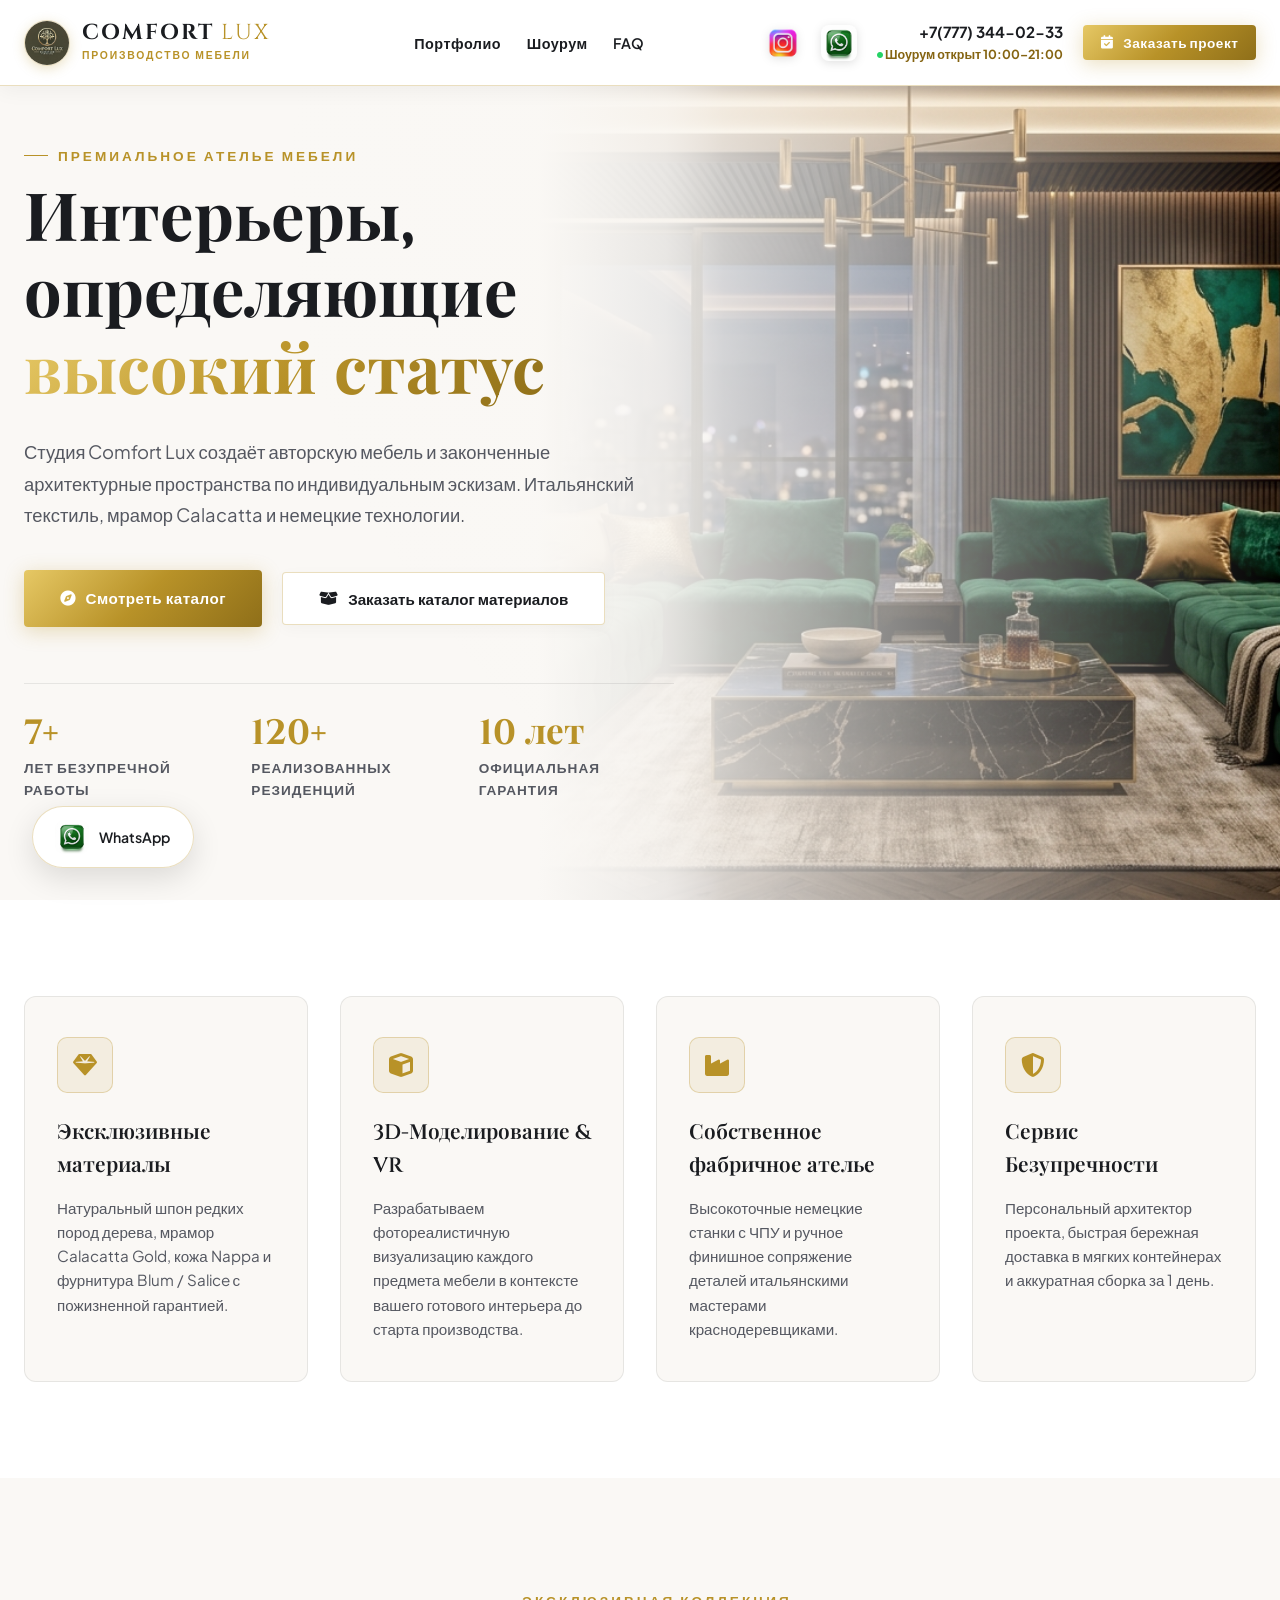
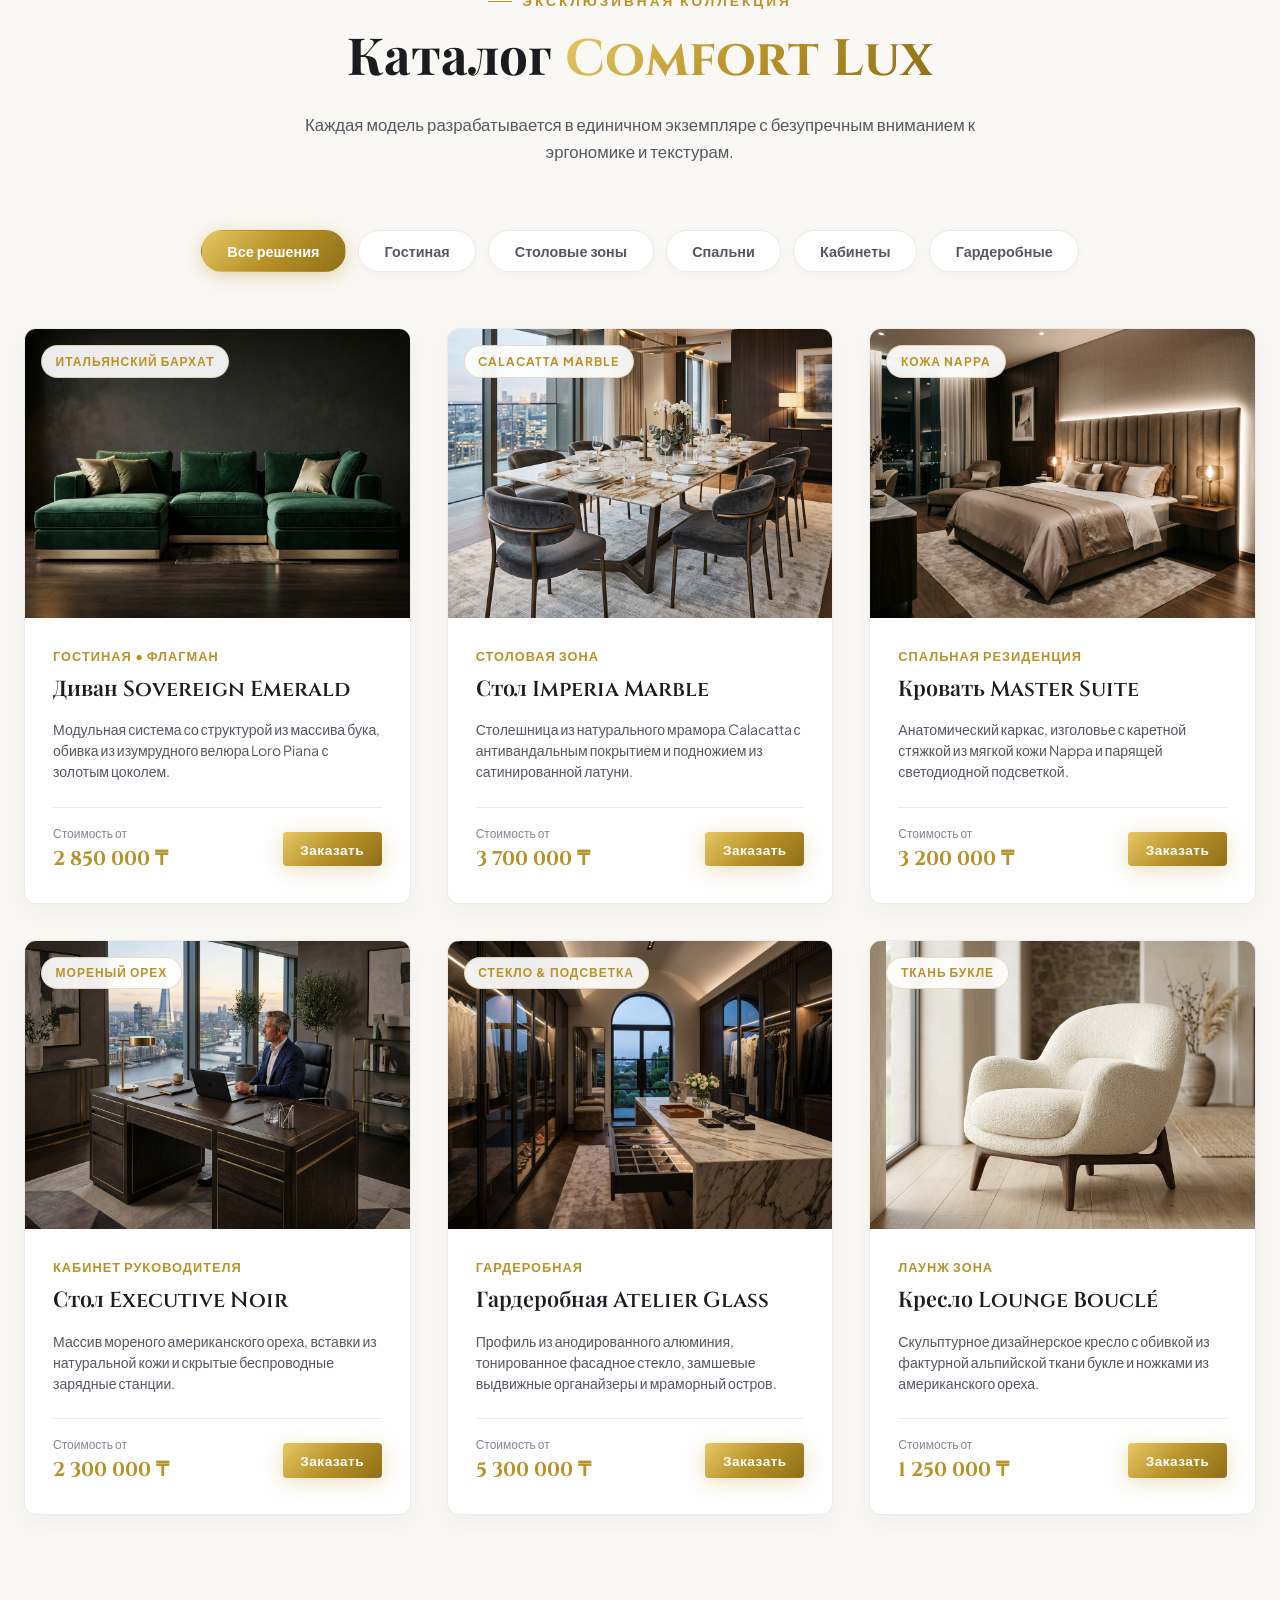
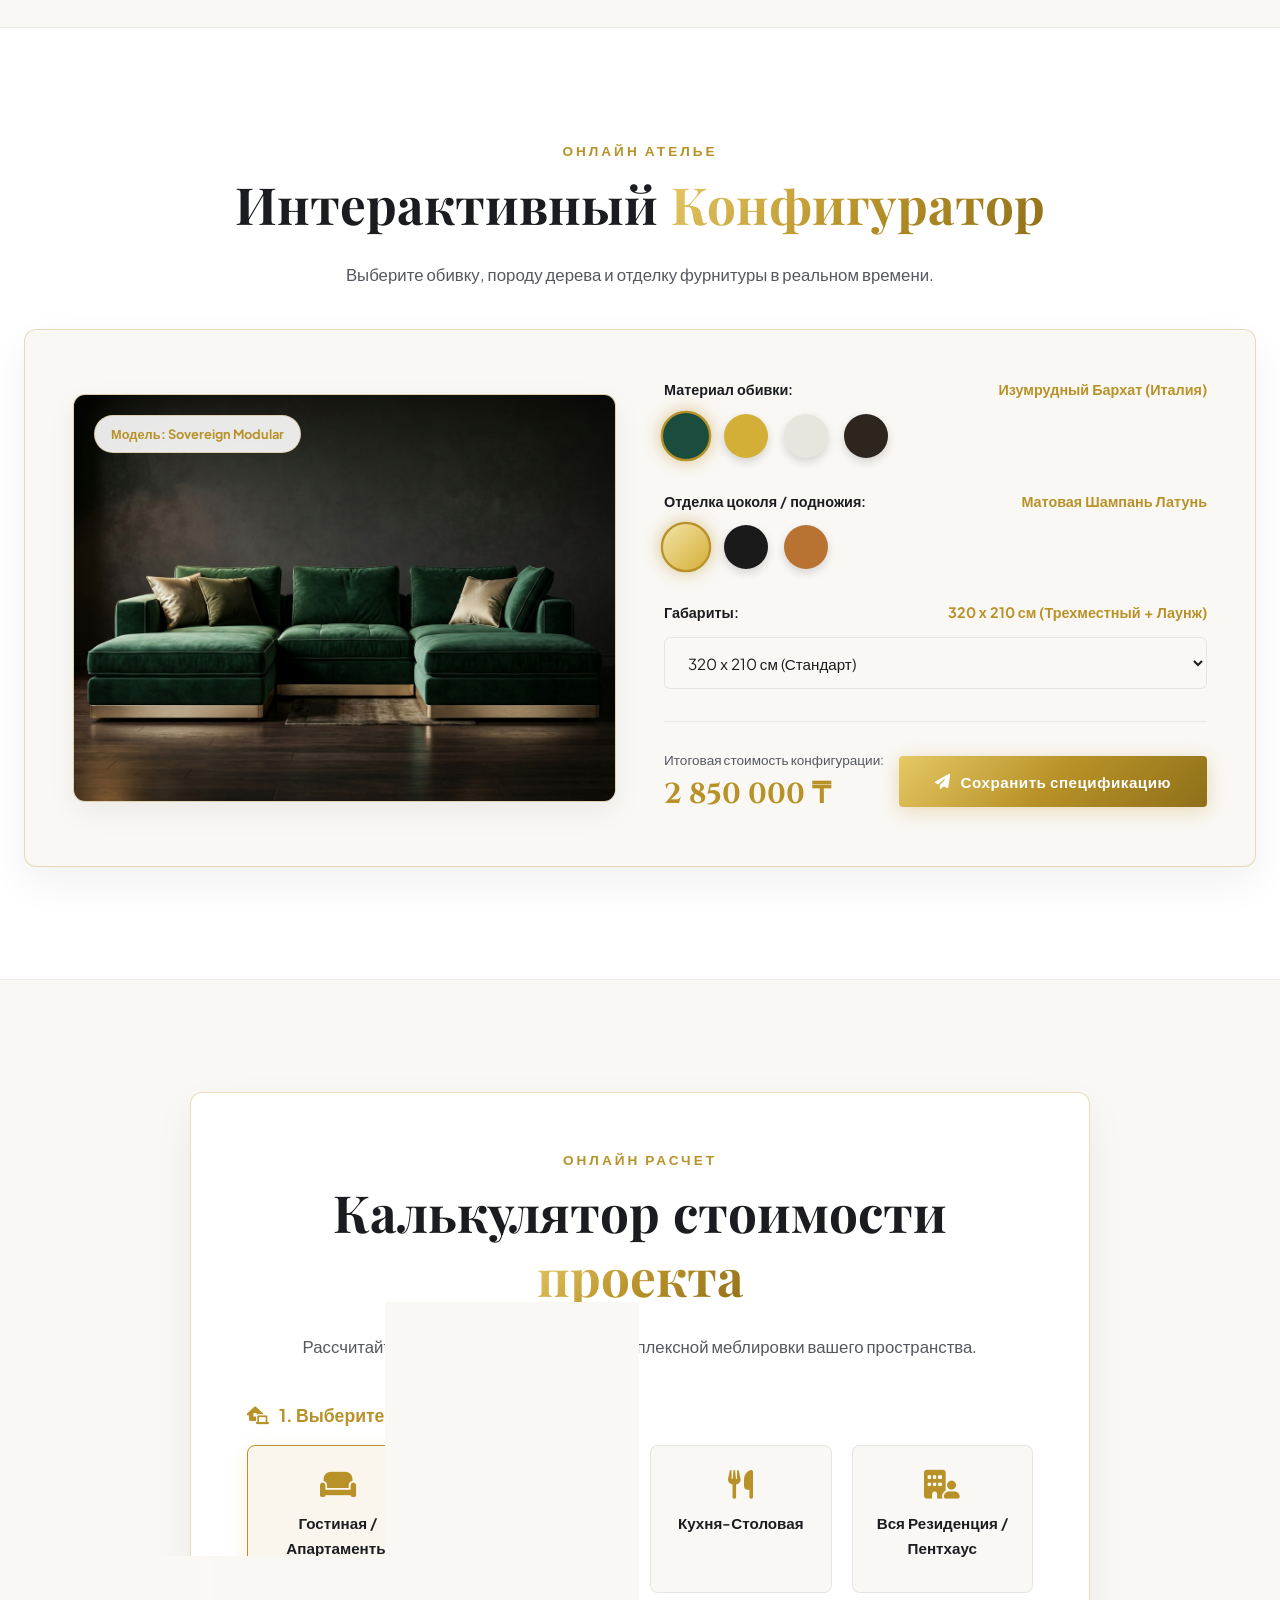
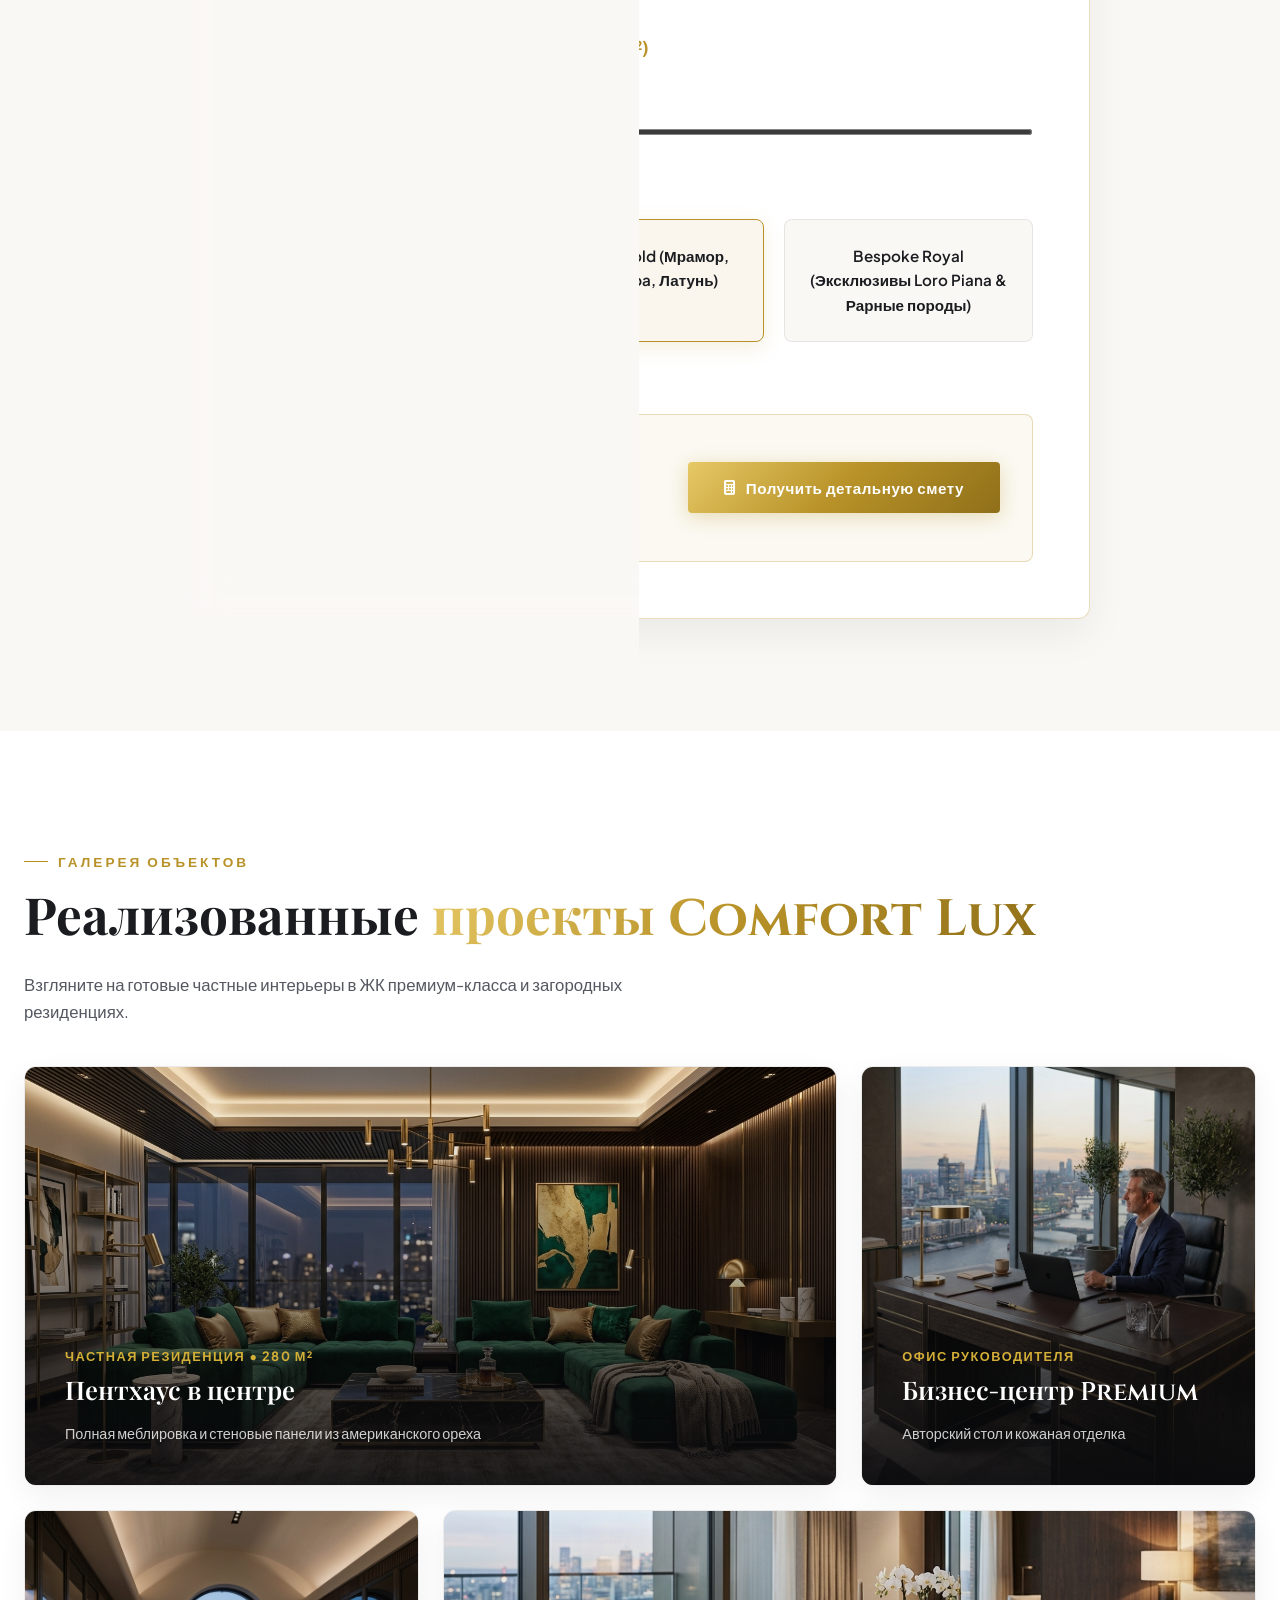
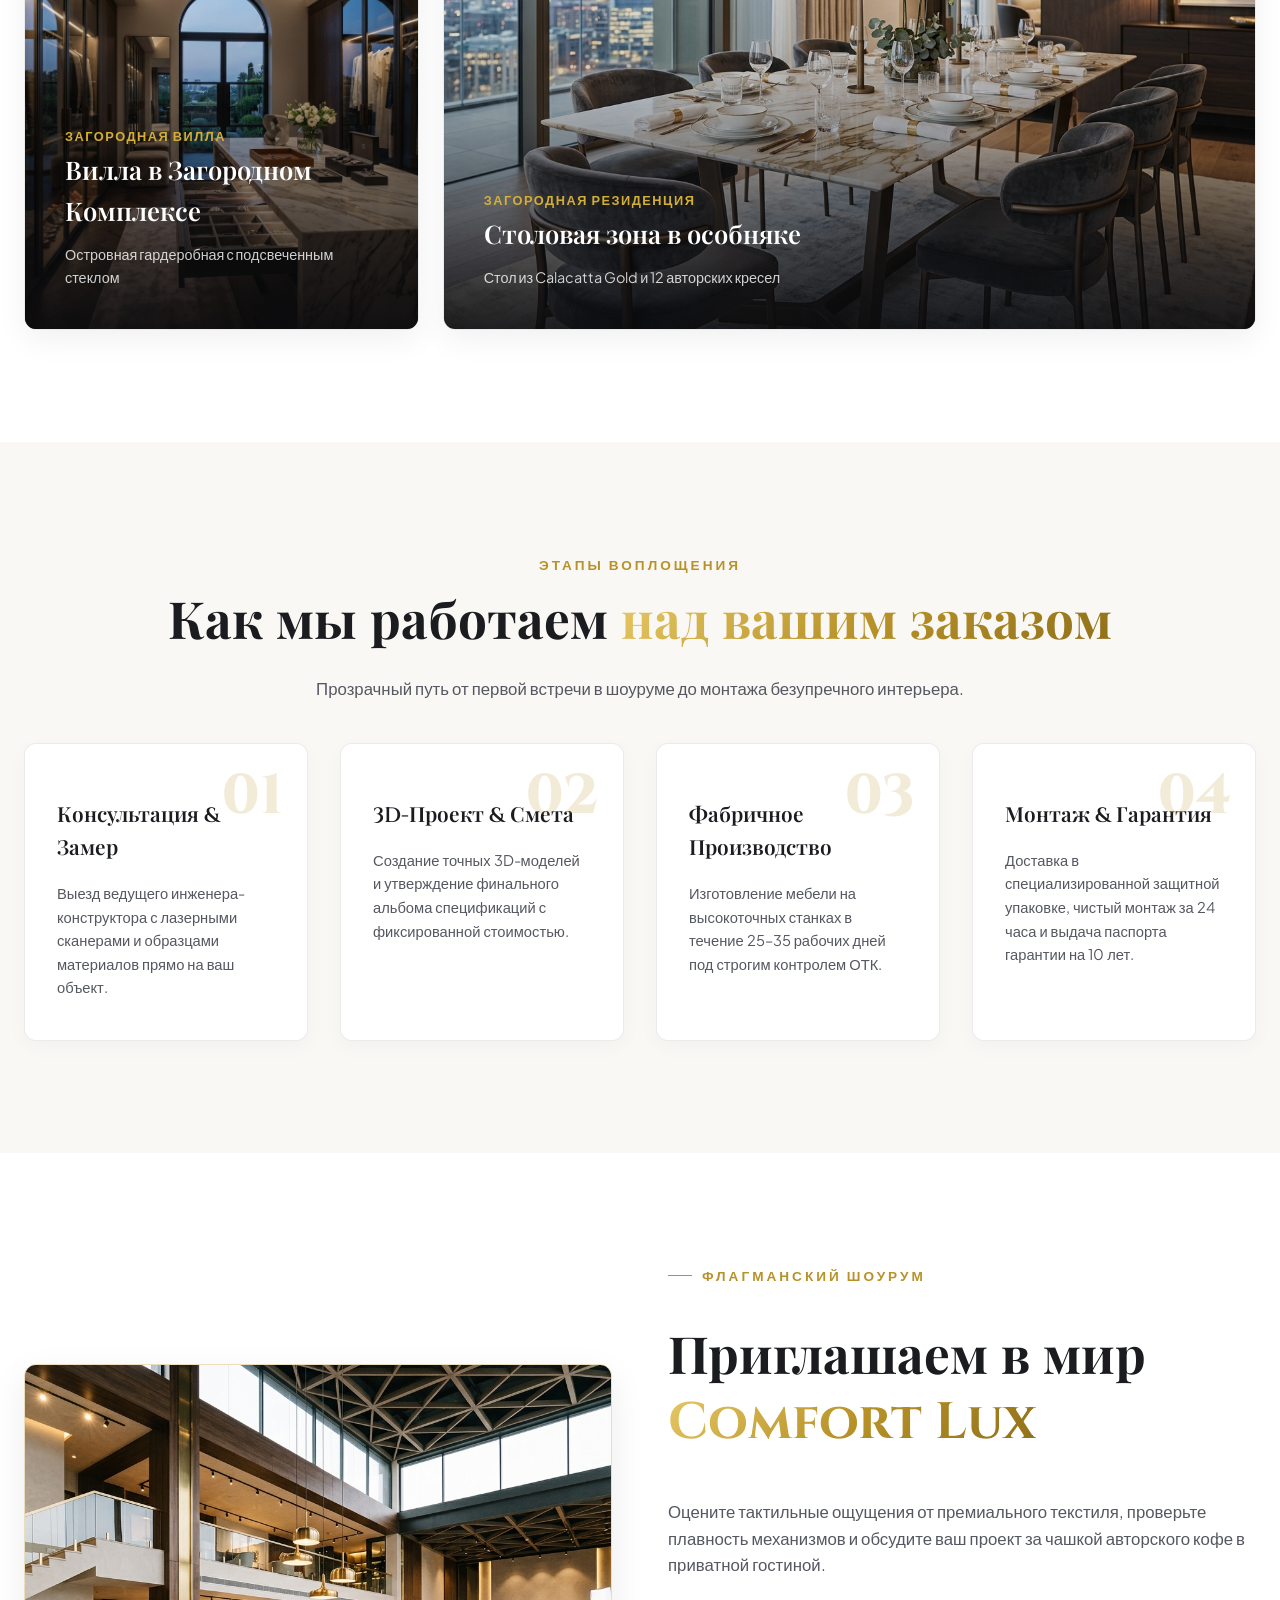
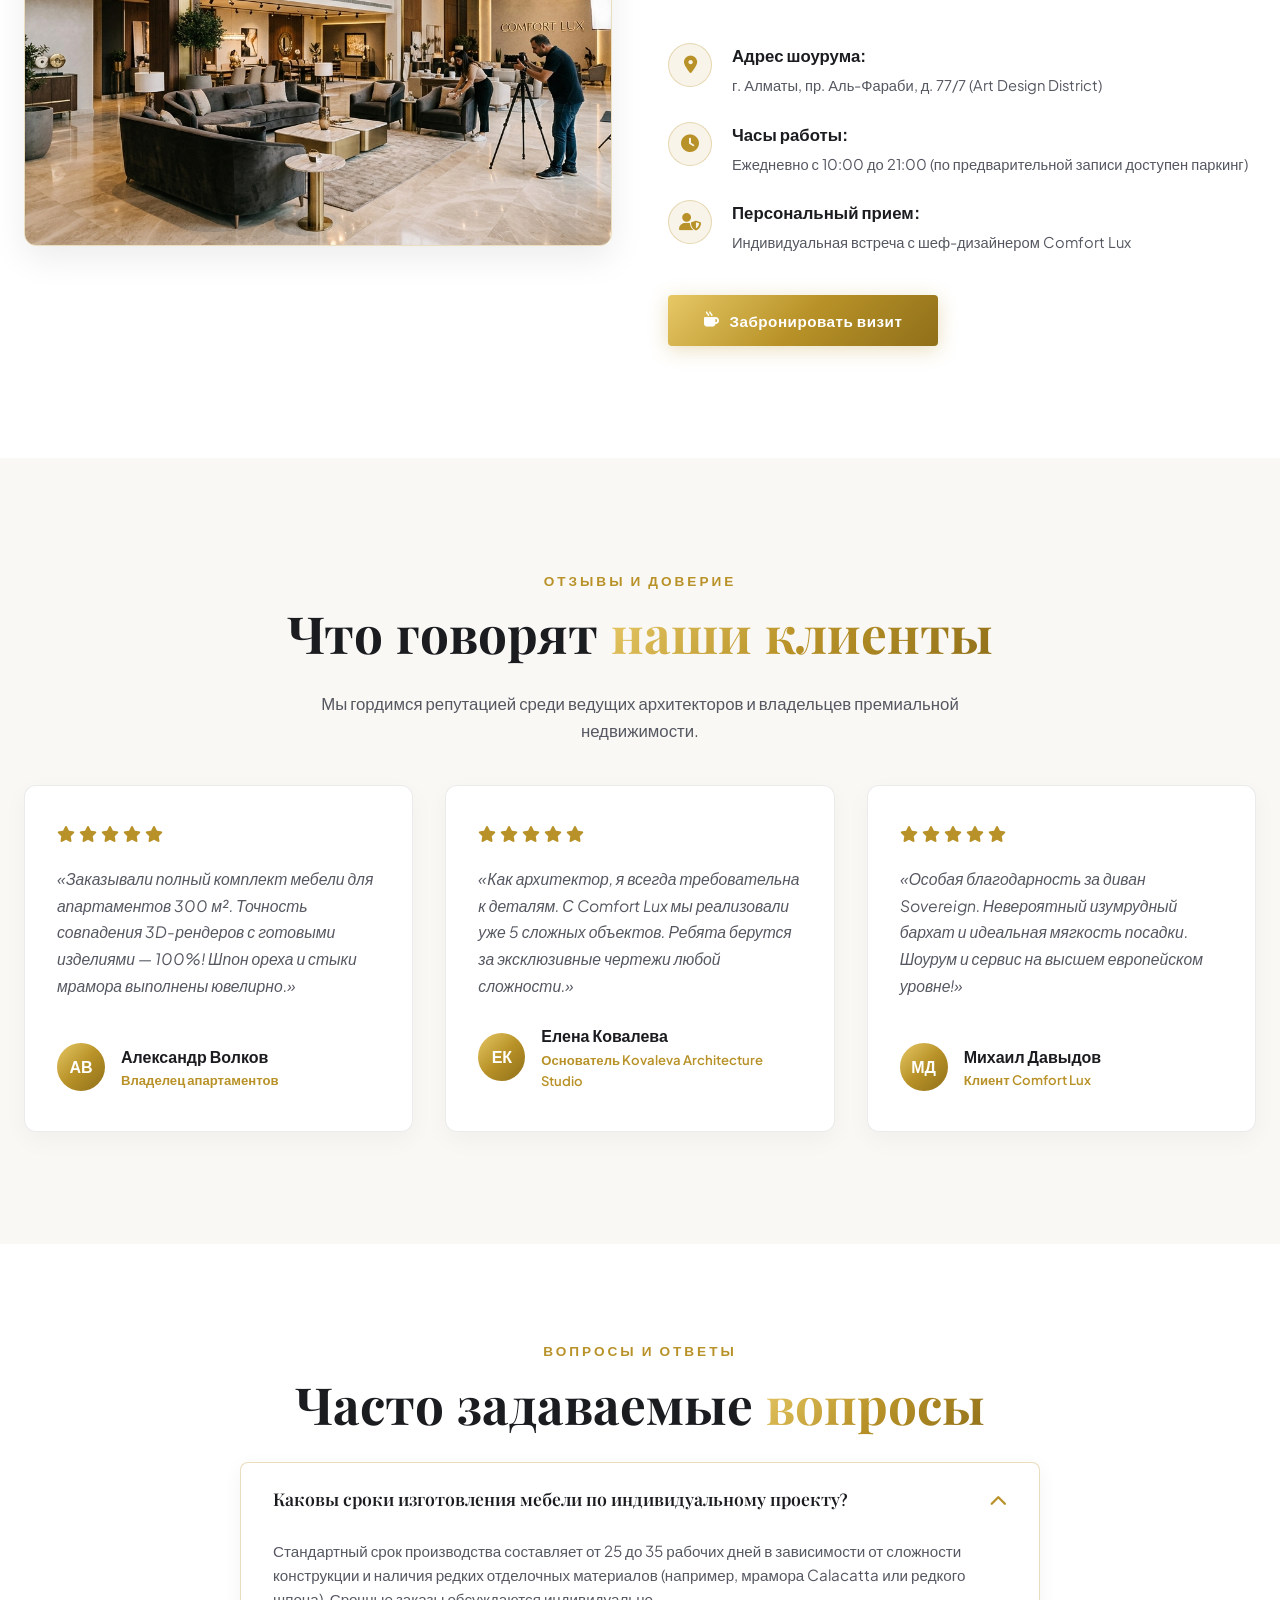
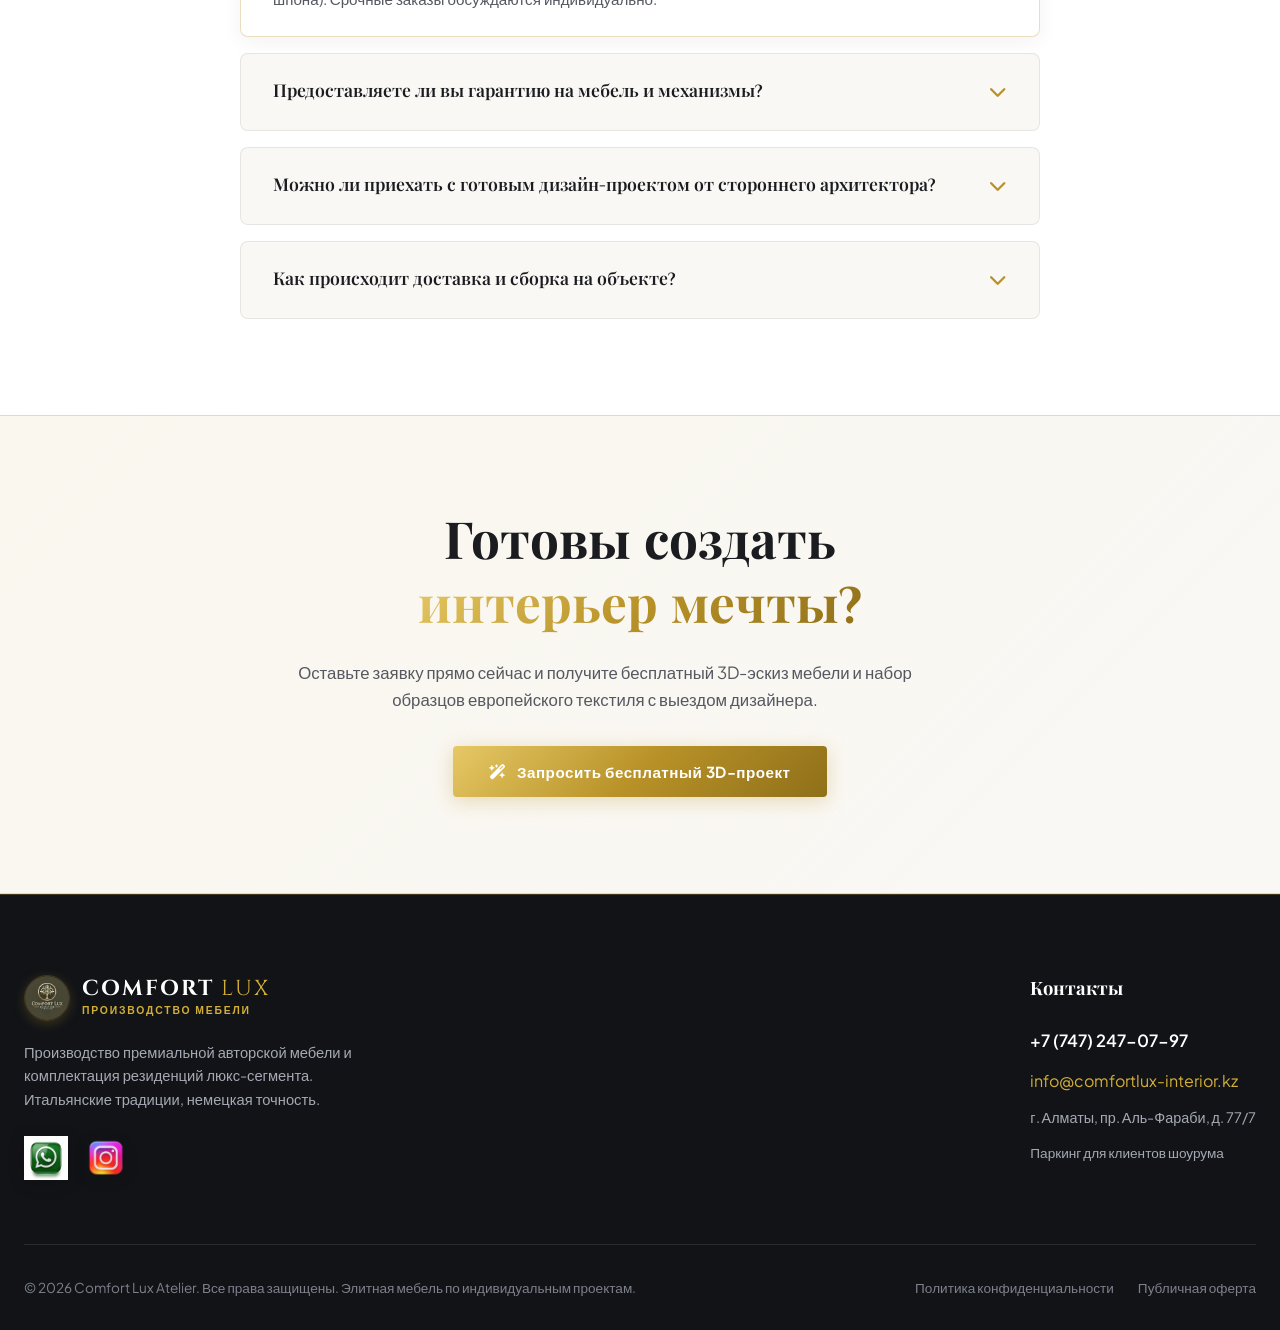
==== index.html @ 8347198c "just langing page" ====
<!DOCTYPE html>
<html lang="ru">
<head>
  <meta charset="UTF-8">
  <meta name="viewport" content="width=device-width, initial-scale=1.0">
  <title>Comfort Lux — Премиальная Мебель &amp; Индивидуальный Дизайн Интерьера</title>
  <meta name="description" content="Comfort Lux — Производство премиальной мебели и авторских интерьерных решений по индивидуальным проектам. Эксклюзивные материалы, итальянская фурнитура и гарантия 10 лет.">
  <meta name="keywords" content="премиальная мебель, Comfort Lux, мебель на заказ, элитная мебель, дизайнерская мебель, интерьер премиум класса">
  
  <!-- FontAwesome Icons & Google Fonts -->
  <link rel="stylesheet" href="https://cdnjs.cloudflare.com/ajax/libs/font-awesome/6.4.0/css/all.min.css">
  <link rel="stylesheet" href="styles.css">
</head>
<body>

  <!-- NAVBAR -->
  <nav class="navbar" id="navbar">
    <div class="container nav-container">
      <a href="#" class="logo" id="main-logo">
        <img src="./assets/logo.jpg" alt="Comfort Lux Furniture Logo" class="logo-img">
        <div class="logo-text-group">
          <div class="logo-text">COMFORT <span>LUX</span></div>
          <div class="logo-subtext">производство мебели</div>
        </div>
      </a>

      <ul class="nav-links" id="nav-links">
        <li><a href="#portfolio" class="nav-link">Портфолио</a></li>
        <li><a href="#showroom" class="nav-link">Шоурум</a></li>
        <li><a href="#faq" class="nav-link">FAQ</a></li>
      </ul>

      <div class="nav-actions">
        <a href="https://www.instagram.com/comfort_lux_furniture/" target="_blank" class="nav-social-img-btn" title="Instagram">
          <img src="./assets/icon_instagram.png" alt="Instagram">
        </a>
        <a href="https://wa.me/77773440233" target="_blank" class="nav-social-img-btn" title="WhatsApp">
          <img src="./assets/icon_whatsapp.png" alt="WhatsApp">
        </a>
        <div class="nav-phone">
          <span class="phone-num">+7(777) 344-02-33</span>
          <span class="phone-sub"><i class="fa-solid fa-circle" style="font-size: 6px; color: #25D366; vertical-align: middle;"></i> Шоурум открыт 10:00–21:00</span>
        </div>
        <button class="btn-primary btn-sm" id="btn-consultation-nav" onclick="openModal('modal-consultation')">
          <i class="fa-solid fa-calendar-check"></i> Заказать проект
        </button>
      </div>

      <div class="hamburger" id="hamburger" onclick="toggleMobileNav()">
        <span></span>
        <span></span>
        <span></span>
      </div>
    </div>
  </nav>

  <!-- MOBILE NAV DRAWER -->
  <div class="mobile-nav" id="mobile-nav">
    <ul class="mobile-nav-links">
      <li><a href="#portfolio" onclick="toggleMobileNav()">Портфолио</a></li>
      <li><a href="#showroom" onclick="toggleMobileNav()">Шоурум</a></li>
      <li><a href="#faq" onclick="toggleMobileNav()">Вопросы и ответы</a></li>
      <li><a href="https://www.instagram.com/comfort_lux_furniture/" target="_blank" style="color: var(--gold-primary);"><img src="./assets/icon_instagram.png" alt="Instagram" style="width: 24px; height: 24px; vertical-align: middle; margin-right: 6px;"> Instagram</a></li>
      <li><a href="https://wa.me/77773440233" target="_blank" style="color: #25D366;"><img src="./assets/icon_whatsapp.png" alt="WhatsApp" style="width: 24px; height: 24px; vertical-align: middle; margin-right: 6px;"> WhatsApp</a></li>
    </ul>
    <button class="btn-primary" onclick="toggleMobileNav(); openModal('modal-consultation');" style="margin-top: auto;">
      <i class="fa-solid fa-phone"></i> Заказать консультацию
    </button>
  </div>

  <!-- HERO SECTION -->
  <section class="hero" id="hero">
    <div class="hero-bg">
      <img src="./assets/hero_living_room.jpg" alt="Comfort Lux Премиальный Интерьер">
    </div>
    <div class="hero-overlay"></div>

    <div class="container">
      <div class="hero-content">
        <div class="section-tag">Премиальное ателье мебели</div>
        <h1 class="hero-title">Интерьеры, определяющие <span class="text-gold">высокий статус</span></h1>
        <p class="hero-subtitle">
          Студия Comfort Lux создаёт авторскую мебель и законченные архитектурные пространства по индивидуальным эскизам. Итальянский текстиль, мрамор Calacatta и немецкие технологии.
        </p>

        <div class="hero-btns">
          <a href="#catalog" class="btn-primary">
            <i class="fa-solid fa-compass"></i> Смотреть каталог
          </a>
          <button class="btn-outline" onclick="openModal('modal-samples')">
            <i class="fa-solid fa-box-open"></i> Заказать каталог материалов
          </button>
        </div>

        <div class="hero-stats">
          <div class="stat-item">
            <div class="stat-number">7+</div>
            <div class="stat-label">Лет безупречной работы</div>
          </div>
          <div class="stat-item">
            <div class="stat-number">120+</div>
            <div class="stat-label">Реализованных резиденций</div>
          </div>
          <div class="stat-item">
            <div class="stat-number">10 лет</div>
            <div class="stat-label">Официальная гарантия</div>
          </div>
        </div>
      </div>
    </div>
  </section>

  <!-- FEATURES / CRAFTSMANSHIP -->
  <section class="features" id="features">
    <div class="container">
      <div class="features-grid">
        <div class="feature-card">
          <div class="feature-icon"><i class="fa-solid fa-gem"></i></div>
          <h3 class="feature-title">Эксклюзивные материалы</h3>
          <p class="feature-desc">Натуральный шпон редких пород дерева, мрамор Calacatta Gold, кожа Nappa и фурнитура Blum / Salice с пожизненной гарантией.</p>
        </div>
        <div class="feature-card">
          <div class="feature-icon"><i class="fa-solid fa-cube"></i></div>
          <h3 class="feature-title">3D-Моделирование &amp; VR</h3>
          <p class="feature-desc">Разрабатываем фотореалистичную визуализацию каждого предмета мебели в контексте вашего готового интерьера до старта производства.</p>
        </div>
        <div class="feature-card">
          <div class="feature-icon"><i class="fa-solid fa-industry"></i></div>
          <h3 class="feature-title">Собственное фабричное ателье</h3>
          <p class="feature-desc">Высокоточные немецкие станки с ЧПУ и ручное финишное сопряжение деталей итальянскими мастерами краснодеревщиками.</p>
        </div>
        <div class="feature-card">
          <div class="feature-icon"><i class="fa-solid fa-shield-halved"></i></div>
          <h3 class="feature-title">Сервис Безупречности</h3>
          <p class="feature-desc">Персональный архитектор проекта, быстрая бережная доставка в мягких контейнерах и аккуратная сборка за 1 день.</p>
        </div>
      </div>
    </div>
  </section>

  <!-- CATALOG & COLLECTIONS -->
  <section class="catalog" id="catalog">
    <div class="container">
      <div class="catalog-header">
        <div class="section-tag">Эксклюзивная коллекция</div>
        <h2 class="section-title">Каталог <span class="text-gold">Comfort Lux</span></h2>
        <p class="section-desc">Каждая модель разрабатывается в единичном экземпляре с безупречным вниманием к эргономике и текстурам.</p>

        <div class="filter-tabs" id="catalog-filters">
          <button class="tab-btn active" data-filter="all">Все решения</button>
          <button class="tab-btn" data-filter="living">Гостиная</button>
          <button class="tab-btn" data-filter="dining">Столовые зоны</button>
          <button class="tab-btn" data-filter="bedroom">Спальни</button>
          <button class="tab-btn" data-filter="office">Кабинеты</button>
          <button class="tab-btn" data-filter="wardrobe">Гардеробные</button>
        </div>
      </div>

      <div class="catalog-grid" id="catalog-grid">
        
        <!-- Product 1 -->
        <div class="product-card" data-category="living">
          <div class="product-img-wrapper">
            <img src="./assets/sofa_emerald.jpg" alt="Модульный диван Sovereign Emerald">
            <span class="product-badge">Итальянский бархат</span>
            <button class="product-quick-btn" onclick="openQuickView('sofa_emerald')" title="Быстрый просмотр">
              <i class="fa-solid fa-eye"></i>
            </button>
          </div>
          <div class="product-content">
            <span class="product-category">Гостиная • Флагман</span>
            <h3 class="product-title">Диван Sovereign Emerald</h3>
            <p class="product-specs">Модульная система со структурой из массива бука, обивка из изумрудного велюра Loro Piana с золотым цоколем.</p>
            <div class="product-footer">
              <div class="product-price">
                <span class="price-label">Стоимость от</span>
                <span class="price-val">2 850 000 ₸</span>
              </div>
              <button class="btn-primary btn-sm" onclick="openModal('modal-consultation', 'Диван Sovereign Emerald')">Заказать</button>
            </div>
          </div>
        </div>

        <!-- Product 2 -->
        <div class="product-card" data-category="dining">
          <div class="product-img-wrapper">
            <img src="./assets/dining_table.jpg" alt="Обеденная группа Imperia Marble">
            <span class="product-badge">Calacatta Marble</span>
            <button class="product-quick-btn" onclick="openQuickView('dining_table')" title="Быстрый просмотр">
              <i class="fa-solid fa-eye"></i>
            </button>
          </div>
          <div class="product-content">
            <span class="product-category">Столовая зона</span>
            <h3 class="product-title">Стол Imperia Marble</h3>
            <p class="product-specs">Столешница из натурального мрамора Calacatta с антивандальным покрытием и подножием из сатинированной латуни.</p>
            <div class="product-footer">
              <div class="product-price">
                <span class="price-label">Стоимость от</span>
                <span class="price-val">3 700 000 ₸</span>
              </div>
              <button class="btn-primary btn-sm" onclick="openModal('modal-consultation', 'Стол Imperia Marble')">Заказать</button>
            </div>
          </div>
        </div>

        <!-- Product 3 -->
        <div class="product-card" data-category="bedroom">
          <div class="product-img-wrapper">
            <img src="./assets/luxury_bed.jpg" alt="Кровать Master Suite Noir">
            <span class="product-badge">Кожа Nappa</span>
            <button class="product-quick-btn" onclick="openQuickView('luxury_bed')" title="Быстрый просмотр">
              <i class="fa-solid fa-eye"></i>
            </button>
          </div>
          <div class="product-content">
            <span class="product-category">Спальная резиденция</span>
            <h3 class="product-title">Кровать Master Suite</h3>
            <p class="product-specs">Анатомический каркас, изголовье с каретной стяжкой из мягкой кожи Nappa и парящей светодиодной подсветкой.</p>
            <div class="product-footer">
              <div class="product-price">
                <span class="price-label">Стоимость от</span>
                <span class="price-val">3 200 000 ₸</span>
              </div>
              <button class="btn-primary btn-sm" onclick="openModal('modal-consultation', 'Кровать Master Suite')">Заказать</button>
            </div>
          </div>
        </div>

        <!-- Product 4 -->
        <div class="product-card" data-category="office">
          <div class="product-img-wrapper">
            <img src="./assets/executive_desk.jpg" alt="Письменный стол Executive Noir">
            <span class="product-badge">Мореный орех</span>
            <button class="product-quick-btn" onclick="openQuickView('executive_desk')" title="Быстрый просмотр">
              <i class="fa-solid fa-eye"></i>
            </button>
          </div>
          <div class="product-content">
            <span class="product-category">Кабинет руководителя</span>
            <h3 class="product-title">Стол Executive Noir</h3>
            <p class="product-specs">Массив мореного американского ореха, вставки из натуральной кожи и скрытые беспроводные зарядные станции.</p>
            <div class="product-footer">
              <div class="product-price">
                <span class="price-label">Стоимость от</span>
                <span class="price-val">2 300 000 ₸</span>
              </div>
              <button class="btn-primary btn-sm" onclick="openModal('modal-consultation', 'Стол Executive Noir')">Заказать</button>
            </div>
          </div>
        </div>

        <!-- Product 5 -->
        <div class="product-card" data-category="wardrobe">
          <div class="product-img-wrapper">
            <img src="./assets/walkin_wardrobe.jpg" alt="Гардеробный комплекс Atelier Glass">
            <span class="product-badge">Стекло &amp; Подсветка</span>
            <button class="product-quick-btn" onclick="openQuickView('walkin_wardrobe')" title="Быстрый просмотр">
              <i class="fa-solid fa-eye"></i>
            </button>
          </div>
          <div class="product-content">
            <span class="product-category">Гардеробная</span>
            <h3 class="product-title">Гардеробная Atelier Glass</h3>
            <p class="product-specs">Профиль из анодированного алюминия, тонированное фасадное стекло, замшевые выдвижные органайзеры и мраморный остров.</p>
            <div class="product-footer">
              <div class="product-price">
                <span class="price-label">Стоимость от</span>
                <span class="price-val">5 300 000 ₸</span>
              </div>
              <button class="btn-primary btn-sm" onclick="openModal('modal-consultation', 'Гардеробная Atelier Glass')">Заказать</button>
            </div>
          </div>
        </div>

        <!-- Product 6 -->
        <div class="product-card" data-category="living">
          <div class="product-img-wrapper">
            <img src="./assets/lounge_chair.jpg" alt="Кресло Lounge Bouclé">
            <span class="product-badge">Ткань Букле</span>
            <button class="product-quick-btn" onclick="openQuickView('lounge_chair')" title="Быстрый просмотр">
              <i class="fa-solid fa-eye"></i>
            </button>
          </div>
          <div class="product-content">
            <span class="product-category">Лаунж зона</span>
            <h3 class="product-title">Кресло Lounge Bouclé</h3>
            <p class="product-specs">Скульптурное дизайнерское кресло с обивкой из фактурной альпийской ткани букле и ножками из американского ореха.</p>
            <div class="product-footer">
              <div class="product-price">
                <span class="price-label">Стоимость от</span>
                <span class="price-val">1 250 000 ₸</span>
              </div>
              <button class="btn-primary btn-sm" onclick="openModal('modal-consultation', 'Кресло Lounge Bouclé')">Заказать</button>
            </div>
          </div>
        </div>

      </div>
    </div>
  </section>

  <!-- INTERACTIVE FURNITURE & MATERIAL CUSTOMIZER -->
  <section class="customizer" id="customizer">
    <div class="container">
      <div class="section-tag" style="text-align: center; display: block;">Онлайн ателье</div>
      <h2 class="section-title" style="text-align: center;">Интерактивный <span class="text-gold">Конфигуратор</span></h2>
      <p class="section-desc" style="text-align: center; margin-left: auto; margin-right: auto;">Выберите обивку, породу дерева и отделку фурнитуры в реальном времени.</p>

      <div class="customizer-box glass-card">
        <div class="customizer-preview">
          <span class="customizer-badge" id="customizer-badge-text">Модель: Sovereign Modular</span>
          <img src="./assets/sofa_emerald.jpg" id="customizer-image" alt="Конфигуратор мебели Comfort Lux">
        </div>

        <div class="customizer-controls">
          
          <!-- Option 1: Material -->
          <div class="custom-option-group">
            <div class="option-label">Материал обивки: <span id="sel-material-name">Изумрудный Бархат (Италия)</span></div>
            <div class="swatch-picker">
              <div class="swatch active" style="background: #1B4D3E;" data-name="Изумрудный Бархат" data-img="./assets/sofa_emerald.jpg" data-price-add="0" onclick="updateCustomizerMaterial(this)"></div>
              <div class="swatch" style="background: #D4AF37;" data-name="Золотой Велюр" data-img="./assets/hero_living_room.jpg" data-price-add="210000" onclick="updateCustomizerMaterial(this)"></div>
              <div class="swatch" style="background: #E8E5DF;" data-name="Альпийское Букле" data-img="./assets/lounge_chair.jpg" data-price-add="120000" onclick="updateCustomizerMaterial(this)"></div>
              <div class="swatch" style="background: #2D251E;" data-name="Кожа Nappa Cognac" data-img="./assets/luxury_bed.jpg" data-price-add="390000" onclick="updateCustomizerMaterial(this)"></div>
            </div>
          </div>

          <!-- Option 2: Finish -->
          <div class="custom-option-group">
            <div class="option-label">Отделка цоколя / подножия: <span id="sel-finish-name">Матовая Шампань Латунь</span></div>
            <div class="swatch-picker">
              <div class="swatch active" style="background: linear-gradient(135deg, #F3E3A6, #D4AF37);" data-finish="Шампань Латунь" data-price-finish="0" onclick="updateCustomizerFinish(this)"></div>
              <div class="swatch" style="background: #1A1A1A;" data-finish="Черный Матовый Чёрный" data-price-finish="60000" onclick="updateCustomizerFinish(this)"></div>
              <div class="swatch" style="background: #B87333;" data-finish="Полированная Медь" data-price-finish="150000" onclick="updateCustomizerFinish(this)"></div>
            </div>
          </div>

          <!-- Option 3: Size -->
          <div class="custom-option-group">
            <div class="option-label">Габариты: <span id="sel-size-name">320 х 210 см (Трехместный + Лаунж)</span></div>
            <select class="form-select" id="customizer-size-select" onchange="updateCustomizerSize(this)">
              <option value="0" data-size-text="320 х 210 см (Стандарт)">320 х 210 см (Стандарт)</option>
              <option value="500000" data-size-text="410 х 260 см (Увеличенный с оттоманкой)">410 х 260 см (Увеличенный с оттоманкой) +500 000 ₸</option>
              <option value="850000" data-size-text="Индивидуальный размер под проект">Индивидуальный размер под проект +850 000 ₸</option>
            </select>
          </div>

          <div class="customizer-summary">
            <div>
              <span style="font-size: 0.85rem; color: var(--text-muted);">Итоговая стоимость конфигурации:</span>
              <div class="calc-price" id="customizer-final-price">2 850 000 ₸</div>
            </div>
            <button class="btn-primary" onclick="openModal('modal-consultation', 'Конфигурация Sovereign')">
              <i class="fa-solid fa-paper-plane"></i> Сохранить спецификацию
            </button>
          </div>

        </div>
      </div>
    </div>
  </section>

  <!-- CALCULATOR SECTION -->
  <section class="calculator" id="calculator">
    <div class="container">
      <div class="calc-wrapper glass-card">
        <div class="section-tag" style="text-align: center; display: block;">Онлайн Расчет</div>
        <h2 class="section-title" style="text-align: center;">Калькулятор стоимости <span class="text-gold">проекта</span></h2>
        <p class="section-desc" style="text-align: center; margin-left: auto; margin-right: auto;">Рассчитайте предварительный бюджет комплексной меблировки вашего пространства.</p>

        <div class="calc-steps">
          
          <!-- Step 1: Type -->
          <div>
            <div class="calc-step-header"><i class="fa-solid fa-house-laptop"></i> 1. Выберите тип помещения</div>
            <div class="calc-options-grid" id="calc-type-grid">
              <div class="calc-card selected" data-type-rate="110000" onclick="selectCalcType(this)">
                <i class="fa-solid fa-couch"></i>
                <div class="calc-card-title">Гостиная / Апартаменты</div>
              </div>
              <div class="calc-card" data-type-rate="135000" onclick="selectCalcType(this)">
                <div class="calc-card-title">Спальня + Гардероб</div>
                <i class="fa-solid fa-bed" style="margin-top: 0.5rem;"></i>
              </div>
              <div class="calc-card" data-type-rate="150000" onclick="selectCalcType(this)">
                <i class="fa-solid fa-utensils"></i>
                <div class="calc-card-title">Кухня-Столовая</div>
              </div>
              <div class="calc-card" data-type-rate="195000" onclick="selectCalcType(this)">
                <i class="fa-solid fa-building-user"></i>
                <div class="calc-card-title">Вся Резиденция / Пентхаус</div>
              </div>
            </div>
          </div>

          <!-- Step 2: Area Slider -->
          <div>
            <div class="calc-step-header"><i class="fa-solid fa-ruler-combined"></i> 2. Укажите ориентировочную площадь (м²)</div>
            <div class="range-slider-wrap">
              <div class="range-val-disp"><span id="calc-area-val">65</span> м²</div>
              <input type="range" id="calc-area-range" min="20" max="350" value="65" oninput="updateCalc()">
            </div>
          </div>

          <!-- Step 3: Material Tier -->
          <div>
            <div class="calc-step-header"><i class="fa-solid fa-layer-group"></i> 3. Класс отделочных материалов</div>
            <div class="calc-options-grid" id="calc-tier-grid">
              <div class="calc-card" data-tier-mult="1.0" onclick="selectCalcTier(this)">
                <div class="calc-card-title">Lux (Массив, Blum, Шпон)</div>
              </div>
              <div class="calc-card selected" data-tier-mult="1.35" onclick="selectCalcTier(this)">
                <div class="calc-card-title">Premium Gold (Мрамор, Кожа Nappa, Латунь)</div>
              </div>
              <div class="calc-card" data-tier-mult="1.75" onclick="selectCalcTier(this)">
                <div class="calc-card-title">Bespoke Royal (Эксклюзивы Loro Piana &amp; Рарные породы)</div>
              </div>
            </div>
          </div>

          <!-- Result -->
          <div class="calc-result-box">
            <div>
              <span style="font-size: 0.9rem; color: var(--text-muted);">Ориентировочная стоимость проекта:</span>
              <div class="calc-result-price" id="calc-total-result">9 652 500 ₸</div>
            </div>
            <button class="btn-primary" onclick="openModal('modal-consultation', 'Смета проекта из калькулятора')">
              <i class="fa-solid fa-calculator"></i> Получить детальную смету
            </button>
          </div>

        </div>
      </div>
    </div>
  </section>

  <!-- PORTFOLIO SHOWCASE -->
  <section class="portfolio" id="portfolio">
    <div class="container">
      <div class="section-tag">Галерея объектов</div>
      <h2 class="section-title">Реализованные <span class="text-gold">проекты Comfort Lux</span></h2>
      <p class="section-desc">Взгляните на готовые частные интерьеры в ЖК премиум-класса и загородных резиденциях.</p>

      <div class="portfolio-grid">
        <div class="portfolio-item large">
          <img src="./assets/hero_living_room.jpg" alt="Пентхаус на Патриарших">
          <div class="portfolio-overlay">
            <span class="portfolio-cat">Частная резиденция • 280 м²</span>
            <h3 class="portfolio-title">Пентхаус в центре</h3>
            <span class="portfolio-location">Полная меблировка и стеновые панели из американского ореха</span>
          </div>
        </div>

        <div class="portfolio-item small">
          <img src="./assets/executive_desk.jpg" alt="Кабинет руководителя">
          <div class="portfolio-overlay">
            <span class="portfolio-cat">Офис руководителя</span>
            <h3 class="portfolio-title">Бизнес-центр Premium</h3>
            <span class="portfolio-location">Авторский стол и кожаная отделка</span>
          </div>
        </div>

        <div class="portfolio-item small">
          <img src="./assets/walkin_wardrobe.jpg" alt="Гардеробная вилла">
          <div class="portfolio-overlay">
            <span class="portfolio-cat">Загородная вилла</span>
            <h3 class="portfolio-title">Вилла в Загородном Комплексе</h3>
            <span class="portfolio-location">Островная гардеробная с подсвеченным стеклом</span>
          </div>
        </div>

        <div class="portfolio-item large">
          <img src="./assets/dining_table.jpg" alt="Резиденция">
          <div class="portfolio-overlay">
            <span class="portfolio-cat">Загородная Резиденция</span>
            <h3 class="portfolio-title">Столовая зона в особняке</h3>
            <span class="portfolio-location">Стол из Calacatta Gold и 12 авторских кресел</span>
          </div>
        </div>
      </div>
    </div>
  </section>

  <!-- PROCESS TIMELINE -->
  <section class="process" id="process">
    <div class="container">
      <div class="section-tag" style="text-align: center; display: block;">Этапы воплощения</div>
      <h2 class="section-title" style="text-align: center;">Как мы работаем <span class="text-gold">над вашим заказом</span></h2>
      <p class="section-desc" style="text-align: center; margin-left: auto; margin-right: auto;">Прозрачный путь от первой встречи в шоуруме до монтажа безупречного интерьера.</p>

      <div class="process-grid">
        <div class="process-step">
          <div class="step-num">01</div>
          <h3 class="step-title">Консультация &amp; Замер</h3>
          <p class="step-desc">Выезд ведущего инженера-конструктора с лазерными сканерами и образцами материалов прямо на ваш объект.</p>
        </div>

        <div class="process-step">
          <div class="step-num">02</div>
          <h3 class="step-title">3D-Проект &amp; Смета</h3>
          <p class="step-desc">Создание точных 3D-моделей и утверждение финального альбома спецификаций с фиксированной стоимостью.</p>
        </div>

        <div class="process-step">
          <div class="step-num">03</div>
          <h3 class="step-title">Фабричное Производство</h3>
          <p class="step-desc">Изготовление мебели на высокоточных станках в течение 25–35 рабочих дней под строгим контролем ОТК.</p>
        </div>

        <div class="process-step">
          <div class="step-num">04</div>
          <h3 class="step-title">Монтаж &amp; Гарантия</h3>
          <p class="step-desc">Доставка в специализированной защитной упаковке, чистый монтаж за 24 часа и выдача паспорта гарантии на 10 лет.</p>
        </div>
      </div>
    </div>
  </section>

  <!-- SHOWROOM SECTION -->
  <section class="showroom" id="showroom">
    <div class="container">
      <div class="showroom-grid">
        <div class="showroom-img-box">
          <img src="./assets/showroom_interior.jpg" alt="Флагманский шоурум Comfort Lux">
        </div>

        <div class="showroom-info">
          <div class="section-tag">Флагманский Шоурум</div>
          <h2 class="section-title">Приглашаем в мир <span class="text-gold">Comfort Lux</span></h2>
          <p class="section-desc">Оцените тактильные ощущения от премиального текстиля, проверьте плавность механизмов и обсудите ваш проект за чашкой авторского кофе в приватной гостиной.</p>

          <div class="info-item">
            <div class="info-icon"><i class="fa-solid fa-location-dot"></i></div>
            <div class="info-text">
              <h4>Адрес шоурума:</h4>
              <p>г. Алматы, пр. Аль-Фараби, д. 77/7 (Art Design District)</p>
            </div>
          </div>

          <div class="info-item">
            <div class="info-icon"><i class="fa-solid fa-clock"></i></div>
            <div class="info-text">
              <h4>Часы работы:</h4>
              <p>Ежедневно с 10:00 до 21:00 (по предварительной записи доступен паркинг)</p>
            </div>
          </div>

          <div class="info-item">
            <div class="info-icon"><i class="fa-solid fa-user-shield"></i></div>
            <div class="info-text">
              <h4>Персональный прием:</h4>
              <p>Индивидуальная встреча с шеф-дизайнером Comfort Lux</p>
            </div>
          </div>

          <button class="btn-primary" onclick="openModal('modal-consultation', 'Запись в шоурум')" style="align-self: flex-start; margin-top: 1rem;">
            <i class="fa-solid fa-mug-hot"></i> Забронировать визит
          </button>
        </div>
      </div>
    </div>
  </section>

  <!-- TESTIMONIALS -->
  <section class="testimonials" id="testimonials">
    <div class="container">
      <div class="section-tag" style="text-align: center; display: block;">Отзывы и Доверие</div>
      <h2 class="section-title" style="text-align: center;">Что говорят <span class="text-gold">наши клиенты</span></h2>
      <p class="section-desc" style="text-align: center; margin-left: auto; margin-right: auto;">Мы гордимся репутацией среди ведущих архитекторов и владельцев премиальной недвижимости.</p>

      <div class="testimonial-grid">
        <div class="testimonial-card">
          <div class="rating-stars">
            <i class="fa-solid fa-star"></i><i class="fa-solid fa-star"></i><i class="fa-solid fa-star"></i><i class="fa-solid fa-star"></i><i class="fa-solid fa-star"></i>
          </div>
          <p class="testimonial-text">«Заказывали полный комплект мебели для апартаментов 300 м². Точность совпадения 3D-рендеров с готовыми изделиями — 100%! Шпон ореха и стыки мрамора выполнены ювелирно.»</p>
          <div class="author-info">
            <div class="author-avatar">АВ</div>
            <div>
              <div class="author-name">Александр Волков</div>
              <div class="author-role">Владелец апартаментов</div>
            </div>
          </div>
        </div>

        <div class="testimonial-card">
          <div class="rating-stars">
            <i class="fa-solid fa-star"></i><i class="fa-solid fa-star"></i><i class="fa-solid fa-star"></i><i class="fa-solid fa-star"></i><i class="fa-solid fa-star"></i>
          </div>
          <p class="testimonial-text">«Как архитектор, я всегда требовательна к деталям. С Comfort Lux мы реализовали уже 5 сложных объектов. Ребята берутся за эксклюзивные чертежи любой сложности.»</p>
          <div class="author-info">
            <div class="author-avatar">ЕК</div>
            <div>
              <div class="author-name">Елена Ковалева</div>
              <div class="author-role">Основатель Kovaleva Architecture Studio</div>
            </div>
          </div>
        </div>

        <div class="testimonial-card">
          <div class="rating-stars">
            <i class="fa-solid fa-star"></i><i class="fa-solid fa-star"></i><i class="fa-solid fa-star"></i><i class="fa-solid fa-star"></i><i class="fa-solid fa-star"></i>
          </div>
          <p class="testimonial-text">«Особая благодарность за диван Sovereign. Невероятный изумрудный бархат и идеальная мягкость посадки. Шоурум и сервис на высшем европейском уровне!»</p>
          <div class="author-info">
            <div class="author-avatar">МД</div>
            <div>
              <div class="author-name">Михаил Давыдов</div>
              <div class="author-role">Клиент Comfort Lux</div>
            </div>
          </div>
        </div>
      </div>
    </div>
  </section>

  <!-- FAQ SECTION -->
  <section class="faq" id="faq">
    <div class="container">
      <div class="section-tag" style="text-align: center; display: block;">Вопросы и Ответы</div>
      <h2 class="section-title" style="text-align: center;">Часто задаваемые <span class="text-gold">вопросы</span></h2>

      <div class="faq-container">
        
        <div class="faq-item active">
          <div class="faq-question" onclick="toggleFaq(this)">
            Каковы сроки изготовления мебели по индивидуальному проекту?
            <i class="fa-solid fa-chevron-down faq-icon"></i>
          </div>
          <div class="faq-answer">
            <p>Стандартный срок производства составляет от 25 до 35 рабочих дней в зависимости от сложности конструкции и наличия редких отделочных материалов (например, мрамора Calacatta или редкого шпона). Срочные заказы обсуждаются индивидуально.</p>
          </div>
        </div>

        <div class="faq-item">
          <div class="faq-question" onclick="toggleFaq(this)">
            Предоставляете ли вы гарантию на мебель и механизмы?
            <i class="fa-solid fa-chevron-down faq-icon"></i>
          </div>
          <div class="faq-answer">
            <p>Да, на всю корпусную и мягкую мебель Comfort Lux мы даём официальную расширенную гарантию 10 лет. На фурнитуру премиум-сегмента (Blum, Salice) действует пожизненная заводская гарантия.</p>
          </div>
        </div>

        <div class="faq-item">
          <div class="faq-question" onclick="toggleFaq(this)">
            Можно ли приехать с готовым дизайн-проектом от стороннего архитектора?
            <i class="fa-solid fa-chevron-down faq-icon"></i>
          </div>
          <div class="faq-answer">
            <p>Безусловно! Мы регулярно работаем по чертежам и эскизам сторонних дизайнерских бюро. Наши технологи адаптируют спецификации под идеальное фабричное исполнение.</p>
          </div>
        </div>

        <div class="faq-item">
          <div class="faq-question" onclick="toggleFaq(this)">
            Как происходит доставка и сборка на объекте?
            <i class="fa-solid fa-chevron-down faq-icon"></i>
          </div>
          <div class="faq-answer">
            <p>Доставка осуществляется на собственном специализированном транспорте в войлочных защитных боксах. Сборку выполняют штатные аккредитованные мастера Comfort Lux с полным клинингом помещения после монтажа.</p>
          </div>
        </div>

      </div>
    </div>
  </section>

  <!-- CTA BANNER -->
  <section class="cta-banner">
    <div class="container">
      <div class="cta-box">
        <h2 class="section-title">Готовы создать <span class="text-gold">интерьер мечты?</span></h2>
        <p class="section-desc" style="margin-bottom: 2rem;">Оставьте заявку прямо сейчас и получите бесплатный 3D-эскиз мебели и набор образцов европейского текстиля с выездом дизайнера.</p>
        <button class="btn-primary" onclick="openModal('modal-consultation')">
          <i class="fa-solid fa-wand-magic-sparkles"></i> Запросить бесплатный 3D-проект
        </button>
      </div>
    </div>
  </section>

  <!-- FOOTER -->
  <footer class="footer">
    <div class="container">
      <div class="footer-grid">
        <div class="footer-col">
          <a href="#" class="logo" style="margin-bottom: 1.25rem; display: inline-flex;">
            <img src="./assets/logo.jpg" alt="Comfort Lux Furniture Logo" class="logo-img">
            <div class="logo-text-group">
              <div class="logo-text" style="color: #FFFFFF;">COMFORT <span style="color: var(--gold-light);">LUX</span></div>
              <div class="logo-subtext" style="color: var(--gold-light);">производство мебели</div>
            </div>
          </a>
          <p style="color: #A5A9B4; font-size: 0.92rem; line-height: 1.6; max-width: 340px;">
            Производство премиальной авторской мебели и комплектация резиденций люкс-сегмента. Итальянские традиции, немецкая точность.
          </p>
          <div class="social-links">
            <a href="https://wa.me/77773440233" target="_blank" class="social-img-icon" title="WhatsApp"><img src="./assets/icon_whatsapp.png" alt="WhatsApp"></a>
            <a href="https://www.instagram.com/comfort_lux_furniture/" target="_blank" class="social-img-icon" title="Instagram"><img src="./assets/icon_instagram.png" alt="Instagram"></a>
          </div>
        </div>

        <div class="footer-col">
          <h4>Контакты</h4>
          <ul class="footer-links">
            <li style="color: #FFFFFF; font-weight: 600; font-size: 1.05rem;">+7 (747) 247-07-97</li>
            <li style="color: var(--gold-light);">info@comfortlux-interior.kz</li>
            <li style="color: #A5A9B4; font-size: 0.9rem;">г. Алматы, пр. Аль-Фараби, д. 77/7</li>
            <li style="color: #A5A9B4; font-size: 0.85rem;">Паркинг для клиентов шоурума</li>
          </ul>
        </div>
      </div>

      <div class="footer-bottom">
        <div>© 2026 Comfort Lux Atelier. Все права защищены. Элитная мебель по индивидуальным проектам.</div>
        <div style="display: flex; gap: 1.5rem;">
          <a href="#" style="color: #7D818C;">Политика конфиденциальности</a>
          <a href="#" style="color: #7D818C;">Публичная оферта</a>
        </div>
      </div>
    </div>
  </footer>

  <!-- FLOATING WHATSAPP PILL -->
  <a href="https://wa.me/77773440233" target="_blank" class="floating-contact" title="Связаться в WhatsApp">
    <div class="floating-icon-wrapper"><img src="./assets/icon_whatsapp.png" alt="WhatsApp" style="width: 34px; height: 34px; border-radius: 8px;"></div>
    <span style="font-weight: 600; font-size: 0.88rem;">WhatsApp</span>
  </a>

  <!-- MODAL 1: CONSULTATION / PROJECT REQUEST -->
  <div class="modal-backdrop" id="modal-consultation">
    <div class="modal-card">
      <div class="modal-close" onclick="closeModal('modal-consultation')"><i class="fa-solid fa-xmark"></i></div>
      <h3 class="section-title" style="font-size: 1.8rem; margin-bottom: 0.5rem;">Заказать <span class="text-gold">Проект</span></h3>
      <p style="color: var(--text-muted); font-size: 0.9rem; margin-bottom: 1.5rem;" id="modal-project-subtitle">Оставьте ваши данные, и шеф-дизайнер Comfort Lux свяжется с вами в течение 15 минут.</p>

      <form id="form-consultation" onsubmit="handleFormSubmit(event, 'Консультация забронирована!')">
        <div class="form-group">
          <label class="form-label">Ваше имя *</label>
          <input type="text" class="form-input" placeholder="Александр" required>
        </div>
        <div class="form-group">
          <label class="form-label">Телефон / WhatsApp *</label>
          <input type="tel" class="form-input" placeholder="+7 (747) 247-07-97" required>
        </div>
        <div class="form-group">
          <label class="form-label">Тип мебели или помещения</label>
          <select class="form-select" id="modal-select-item">
            <option value="Комплексный дизайн-проект">Комплексный дизайн-проект всей квартиры/дома</option>
            <option value="Диван Sovereign Emerald">Диван Sovereign Emerald</option>
            <option value="Стол Imperia Marble">Стол Imperia Marble</option>
            <option value="Кровать Master Suite">Кровать Master Suite</option>
            <option value="Гардеробный комплекс Atelier">Гардеробный комплекс Atelier</option>
            <option value="Индивидуальный эскиз">Индивидуальный эскиз по моим чертежам</option>
          </select>
        </div>
        <div class="form-group">
          <label class="form-label">Пожелания к проекту (необязательно)</label>
          <textarea class="form-textarea" rows="3" placeholder="Укажите ориентировочные размеры или предпочтения в материалах..."></textarea>
        </div>
        <button type="submit" class="btn-primary" style="width: 100%; margin-top: 0.5rem;">
          <i class="fa-solid fa-paper-plane"></i> Отправить заявку
        </button>
      </form>
    </div>
  </div>

  <!-- MODAL 2: MATERIAL SAMPLE ORDER -->
  <div class="modal-backdrop" id="modal-samples">
    <div class="modal-card">
      <div class="modal-close" onclick="closeModal('modal-samples')"><i class="fa-solid fa-xmark"></i></div>
      <h3 class="section-title" style="font-size: 1.8rem; margin-bottom: 0.5rem;">Заказ <span class="text-gold">Образцов</span></h3>
      <p style="color: var(--text-muted); font-size: 0.9rem; margin-bottom: 1.5rem;">Мы привезём бокс с образцами итальянских тканей, кожи Nappa и спилов натурального дерева курьером прямо на ваш объект.</p>

      <form id="form-samples" onsubmit="handleFormSubmit(event, 'Заявка на образцы принята! Курьер свяжется с вами.')">
        <div class="form-group">
          <label class="form-label">Ваше имя *</label>
          <input type="text" class="form-input" placeholder="Константин" required>
        </div>
        <div class="form-group">
          <label class="form-label">Телефон *</label>
          <input type="tel" class="form-input" placeholder="+7 (747) 247-07-97" required>
        </div>
        <div class="form-group">
          <label class="form-label">Адрес доставки бокса *</label>
          <input type="text" class="form-input" placeholder="г. Алматы, пр. Достык 105" required>
        </div>
        <button type="submit" class="btn-primary" style="width: 100%; margin-top: 0.5rem;">
          <i class="fa-solid fa-box"></i> Заказать выездной бокс
        </button>
      </form>
    </div>
  </div>

  <!-- MODAL 3: QUICK VIEW MODAL -->
  <div class="modal-backdrop" id="modal-quickview">
    <div class="modal-card" style="max-width: 780px;">
      <div class="modal-close" onclick="closeModal('modal-quickview')"><i class="fa-solid fa-xmark"></i></div>
      <div style="display: grid; grid-template-columns: 1fr 1fr; gap: 2rem; align-items: center;" id="quickview-content-wrapper">
        <img src="" id="qv-img" style="border-radius: 8px; width: 100%; aspect-ratio: 4/3; object-fit: cover;" alt="Quick View">
        <div>
          <span class="product-category" id="qv-category">Категория</span>
          <h3 class="product-title" id="qv-title" style="font-size: 1.6rem; margin-bottom: 0.75rem;">Название</h3>
          <p class="product-specs" id="qv-specs" style="margin-bottom: 1.5rem;">Описание спецификации...</p>
          <div style="font-family: var(--font-heading); font-size: 1.6rem; color: var(--gold-primary); font-weight: 700; margin-bottom: 1.5rem;" id="qv-price">0 ₸</div>
          <button class="btn-primary" id="qv-btn-order" onclick="closeModal('modal-quickview'); openModal('modal-consultation');">
            <i class="fa-solid fa-cart-shopping"></i> Заказать этот предмет
          </button>
        </div>
      </div>
    </div>
  </div>

  <!-- TOAST NOTIFICATION CONTAINER -->
  <div class="toast-container" id="toast-container"></div>

  <!-- JAVASCRIPT -->
  <script src="app.js"></script>
</body>
</html>
---- styles.css ----
/* Comfort Lux - Light Luxury Furniture Studio Styling */
@import url('https://fonts.googleapis.com/css2?family=Cinzel:wght@400;500;600;700;800&family=Plus+Jakarta+Sans:ital,wght@0,300;0,400;0,500;0,600;0,700;1,400&family=Playfair+Display:ital,wght@0,400;0,600;1,400&display=swap');

:root {
  /* Color Palette - Light Luxury & Linen */
  --bg-dark: #FAF8F5; /* Main light linen background */
  --bg-card: #FFFFFF;
  --bg-card-hover: #F5F2EB;
  --bg-glass: rgba(255, 255, 255, 0.88);
  --bg-glass-light: rgba(212, 175, 55, 0.04);
  
  --gold-primary: #B89228;
  --gold-light: #D4AF37;
  --gold-dark: #8F6F19;
  --gold-gradient: linear-gradient(135deg, #E6C865 0%, #B89228 50%, #8F6F19 100%);
  
  --text-main: #1A1C20;
  --text-muted: #555861;
  --text-dim: #828691;
  
  --accent-emerald: #1B4D3E;
  --accent-burgundy: #581825;
  
  --border-gold: rgba(184, 146, 40, 0.3);
  --border-gold-glow: rgba(184, 146, 40, 0.5);
  --border-subtle: rgba(0, 0, 0, 0.08);

  /* Fonts */
  --font-heading: 'Cinzel', 'Playfair Display', serif;
  --font-body: 'Plus Jakarta Sans', -apple-system, BlinkMacSystemFont, sans-serif;

  /* Transitions */
  --transition-fast: 0.25s cubic-bezier(0.4, 0, 0.2, 1);
  --transition-smooth: 0.4s cubic-bezier(0.16, 1, 0.3, 1);

  /* Container */
  --max-width: 1360px;
  --header-height: 86px;
}

/* Reset & Base */
*, *::before, *::after {
  box-sizing: border-box;
  margin: 0;
  padding: 0;
}

html {
  scroll-behavior: smooth;
  font-size: 16px;
  background-color: var(--bg-dark);
  color: var(--text-main);
}

body {
  font-family: var(--font-body);
  line-height: 1.6;
  overflow-x: hidden;
  background-color: var(--bg-dark);
  color: var(--text-main);
  -webkit-font-smoothing: antialiased;
}

img {
  max-width: 100%;
  height: auto;
  display: block;
}

a {
  color: inherit;
  text-decoration: none;
  transition: var(--transition-fast);
}

button, input, select, textarea {
  font-family: inherit;
  font-size: inherit;
  border: none;
  outline: none;
  background: none;
}

button {
  cursor: pointer;
}

/* Custom Scrollbar */
::-webkit-scrollbar {
  width: 8px;
}
::-webkit-scrollbar-track {
  background: var(--bg-dark);
}
::-webkit-scrollbar-thumb {
  background: rgba(184, 146, 40, 0.4);
  border-radius: 4px;
}
::-webkit-scrollbar-thumb:hover {
  background: var(--gold-primary);
}

/* Typography Utilities */
.font-heading {
  font-family: var(--font-heading);
}

.text-gold {
  background: var(--gold-gradient);
  -webkit-background-clip: text;
  -webkit-text-fill-color: transparent;
  display: inline-block;
}

.section-tag {
  display: inline-flex;
  align-items: center;
  gap: 10px;
  font-size: 0.85rem;
  letter-spacing: 3px;
  text-transform: uppercase;
  color: var(--gold-primary);
  margin-bottom: 1rem;
  font-weight: 700;
}
.section-tag::before {
  content: '';
  width: 24px;
  height: 1px;
  background: var(--gold-primary);
}

.section-title {
  font-family: var(--font-heading);
  font-size: clamp(2rem, 4vw, 3.2rem);
  font-weight: 700;
  line-height: 1.25;
  margin-bottom: 1.25rem;
  color: var(--text-main);
}

.section-desc {
  color: var(--text-muted);
  font-size: 1.05rem;
  max-width: 680px;
  margin-bottom: 2.5rem;
}

.container {
  width: 100%;
  max-width: var(--max-width);
  margin: 0 auto;
  padding: 0 1.5rem;
}

/* Buttons */
.btn-primary {
  display: inline-flex;
  align-items: center;
  justify-content: center;
  gap: 10px;
  padding: 1rem 2.25rem;
  background: var(--gold-gradient);
  color: #FFFFFF;
  font-weight: 700;
  font-size: 0.95rem;
  letter-spacing: 0.5px;
  border-radius: 4px;
  box-shadow: 0 4px 20px rgba(184, 146, 40, 0.3);
  transition: var(--transition-smooth);
  position: relative;
  overflow: hidden;
}
.btn-primary::before {
  content: '';
  position: absolute;
  top: 0;
  left: -100%;
  width: 100%;
  height: 100%;
  background: linear-gradient(90deg, transparent, rgba(255, 255, 255, 0.4), transparent);
  transition: 0.6s;
}
.btn-primary:hover::before {
  left: 100%;
}
.btn-primary:hover {
  transform: translateY(-2px);
  box-shadow: 0 8px 30px rgba(184, 146, 40, 0.45);
}

.btn-outline {
  display: inline-flex;
  align-items: center;
  justify-content: center;
  gap: 10px;
  padding: 1rem 2.25rem;
  background: #FFFFFF;
  color: var(--text-main);
  border: 1px solid var(--border-gold);
  border-radius: 4px;
  font-weight: 600;
  font-size: 0.95rem;
  box-shadow: 0 4px 15px rgba(0,0,0,0.03);
  transition: var(--transition-smooth);
}
.btn-outline:hover {
  border-color: var(--gold-primary);
  background: rgba(184, 146, 40, 0.08);
  color: var(--gold-dark);
  transform: translateY(-2px);
}

/* Glass Card */
.glass-card {
  background: var(--bg-glass);
  backdrop-filter: blur(16px);
  -webkit-backdrop-filter: blur(16px);
  border: 1px solid var(--border-gold);
  border-radius: 12px;
  box-shadow: 0 16px 40px rgba(0, 0, 0, 0.06);
}

/* Header & Navbar */
.navbar {
  position: fixed;
  top: 0;
  left: 0;
  width: 100%;
  height: var(--header-height);
  z-index: 1000;
  transition: var(--transition-smooth);
  background: #FFFFFF;
  border-bottom: 1px solid var(--border-gold);
  box-shadow: 0 4px 20px rgba(0, 0, 0, 0.05);
}
.navbar.scrolled {
  background: #FFFFFF;
  box-shadow: 0 4px 25px rgba(0,0,0,0.08);
  border-bottom: 1px solid var(--border-gold);
}

.nav-container {
  display: flex;
  align-items: center;
  justify-content: space-between;
  height: 100%;
  gap: 1.5rem;
}

.logo {
  display: flex;
  align-items: center;
  gap: 12px;
  flex-shrink: 0;
  margin-right: 1.5rem;
  text-decoration: none;
}
.logo-img {
  width: 46px;
  height: 46px;
  border-radius: 50%;
  object-fit: cover;
  border: 1.5px solid var(--border-gold);
  box-shadow: 0 3px 12px rgba(184, 146, 40, 0.25);
  transition: var(--transition-fast);
}
.logo:hover .logo-img {
  transform: scale(1.05);
  border-color: var(--gold-primary);
  box-shadow: 0 4px 18px rgba(184, 146, 40, 0.4);
}
.logo-text-group {
  display: flex;
  flex-direction: column;
  justify-content: center;
}
.logo-text {
  font-family: var(--font-heading);
  font-size: 1.35rem;
  font-weight: 700;
  letter-spacing: 2px;
  color: var(--text-main);
  text-transform: uppercase;
  white-space: nowrap;
  line-height: 1.1;
}
.logo-text span {
  color: var(--gold-primary);
  font-weight: 400;
}
.logo-subtext {
  font-size: 0.65rem;
  letter-spacing: 1.8px;
  text-transform: uppercase;
  color: var(--gold-primary);
  font-weight: 700;
  margin-top: 2px;
  white-space: nowrap;
}

.nav-links {
  display: flex;
  align-items: center;
  gap: 1.6rem;
  list-style: none;
  margin: 0 auto;
}
.nav-link {
  font-size: 0.9rem;
  font-weight: 600;
  color: var(--text-main);
  letter-spacing: 0.5px;
  position: relative;
  padding: 4px 0;
  white-space: nowrap;
}
.nav-link::after {
  content: '';
  position: absolute;
  bottom: 0;
  left: 0;
  width: 0;
  height: 2px;
  background: var(--gold-primary);
  transition: var(--transition-fast);
}
.nav-link:hover {
  color: var(--gold-primary);
}
.nav-link:hover::after {
  width: 100%;
}

.nav-actions {
  display: flex;
  align-items: center;
  gap: 1.25rem;
  flex-shrink: 0;
}
.nav-social-img-btn {
  width: 36px;
  height: 36px;
  display: flex;
  align-items: center;
  justify-content: center;
  transition: var(--transition-fast);
  text-decoration: none;
}
.nav-social-img-btn img {
  width: 100%;
  height: 100%;
  object-fit: contain;
  border-radius: 8px;
  filter: drop-shadow(0 2px 5px rgba(0,0,0,0.12));
  transition: transform 0.25s ease;
}
.nav-social-img-btn:hover img {
  transform: scale(1.15);
}
.social-img-icon {
  width: 44px;
  height: 44px;
  display: flex;
  align-items: center;
  justify-content: center;
  transition: var(--transition-fast);
  text-decoration: none;
}
.social-img-icon img {
  width: 100%;
  height: 100%;
  object-fit: contain;
  filter: drop-shadow(0 3px 8px rgba(0,0,0,0.15));
  transition: transform 0.25s ease;
}
.social-img-icon:hover img {
  transform: scale(1.2);
}
.instagram-link {
  color: var(--gold-primary) !important;
  display: inline-flex;
  align-items: center;
  gap: 6px;
}
.nav-phone {
  display: flex;
  flex-direction: column;
  text-align: right;
}
.phone-num {
  font-weight: 700;
  font-size: 0.95rem;
  color: var(--text-main);
}
.phone-sub {
  font-size: 0.78rem;
  color: #856412;
  font-weight: 700;
}

.hamburger {
  display: none;
  flex-direction: column;
  gap: 6px;
  cursor: pointer;
  z-index: 1001;
}
.hamburger span {
  width: 28px;
  height: 2px;
  background: var(--gold-primary);
  transition: var(--transition-fast);
}

/* Mobile Nav Drawer */
.mobile-nav {
  position: fixed;
  top: 0;
  right: -100%;
  width: 320px;
  height: 100vh;
  background: #FFFFFF;
  border-left: 1px solid var(--border-gold);
  z-index: 999;
  padding: 6rem 2rem 2rem;
  display: flex;
  flex-direction: column;
  gap: 2rem;
  box-shadow: -10px 0 30px rgba(0,0,0,0.1);
  transition: var(--transition-smooth);
}
.mobile-nav.active {
  right: 0;
}
.mobile-nav-links {
  list-style: none;
  display: flex;
  flex-direction: column;
  gap: 1.5rem;
}
.mobile-nav-links a {
  font-size: 1.2rem;
  font-weight: 600;
  color: var(--text-main);
}

/* HERO SECTION */
.hero {
  position: relative;
  min-height: 100vh;
  padding-top: calc(var(--header-height) + 2rem);
  padding-bottom: 5rem;
  display: flex;
  align-items: center;
  overflow: hidden;
  background: radial-gradient(circle at 80% 20%, rgba(212, 175, 55, 0.08) 0%, transparent 60%), #FAF8F5;
}

.hero-bg {
  position: absolute;
  top: 0;
  right: 0;
  width: 58%;
  height: 100%;
  z-index: 1;
}
.hero-bg img {
  width: 100%;
  height: 100%;
  object-fit: cover;
  object-position: center;
  mask-image: linear-gradient(to right, transparent 0%, black 25%);
  -webkit-mask-image: linear-gradient(to right, transparent 0%, black 25%);
  filter: brightness(0.98) contrast(1.02);
}

.hero-overlay {
  position: absolute;
  top: 0;
  left: 0;
  width: 100%;
  height: 100%;
  background: linear-gradient(90deg, #FAF8F5 0%, rgba(250, 248, 245, 0.88) 52%, transparent 100%);
  z-index: 2;
}

.hero-content {
  position: relative;
  z-index: 3;
  max-width: 650px;
}

.hero-title {
  font-family: var(--font-heading);
  font-size: clamp(2.5rem, 5.2vw, 4.2rem);
  font-weight: 700;
  line-height: 1.15;
  margin-bottom: 1.5rem;
  color: var(--text-main);
}

.hero-subtitle {
  font-size: 1.15rem;
  color: var(--text-muted);
  margin-bottom: 2.5rem;
  line-height: 1.7;
}

.hero-btns {
  display: flex;
  align-items: center;
  gap: 1.25rem;
  flex-wrap: wrap;
  margin-bottom: 3.5rem;
}

.hero-stats {
  display: grid;
  grid-template-columns: repeat(3, 1fr);
  gap: 2rem;
  padding-top: 2rem;
  border-top: 1px solid var(--border-subtle);
}
.stat-number {
  font-family: var(--font-heading);
  font-size: 2.2rem;
  font-weight: 700;
  color: var(--gold-primary);
  line-height: 1;
  margin-bottom: 0.4rem;
}
.stat-label {
  font-size: 0.85rem;
  color: var(--text-muted);
  text-transform: uppercase;
  letter-spacing: 1px;
  font-weight: 600;
}

/* VALUE PROPOSITIONS / FEATURES */
.features {
  padding: 6rem 0;
  background: #FFFFFF;
  position: relative;
}

.features-grid {
  display: grid;
  grid-template-columns: repeat(auto-fit, minmax(280px, 1fr));
  gap: 2rem;
}

.feature-card {
  padding: 2.5rem 2rem;
  background: #FAF8F5;
  border: 1px solid var(--border-subtle);
  border-radius: 12px;
  transition: var(--transition-smooth);
  position: relative;
  overflow: hidden;
}
.feature-card::before {
  content: '';
  position: absolute;
  top: 0;
  left: 0;
  width: 100%;
  height: 3px;
  background: var(--gold-gradient);
  opacity: 0;
  transition: var(--transition-fast);
}
.feature-card:hover {
  transform: translateY(-6px);
  border-color: var(--border-gold);
  box-shadow: 0 16px 35px rgba(0, 0, 0, 0.08);
  background: #FFFFFF;
}
.feature-card:hover::before {
  opacity: 1;
}

.feature-icon {
  width: 56px;
  height: 56px;
  border-radius: 10px;
  background: rgba(184, 146, 40, 0.1);
  border: 1px solid var(--border-gold);
  display: flex;
  align-items: center;
  justify-content: center;
  color: var(--gold-primary);
  font-size: 1.5rem;
  margin-bottom: 1.5rem;
}
.feature-title {
  font-family: var(--font-heading);
  font-size: 1.3rem;
  font-weight: 600;
  margin-bottom: 0.75rem;
  color: var(--text-main);
}
.feature-desc {
  font-size: 0.95rem;
  color: var(--text-muted);
  line-height: 1.6;
}

/* CATALOG & COLLECTIONS */
.catalog {
  padding: 7rem 0;
  background: var(--bg-dark);
}

.catalog-header {
  display: flex;
  flex-direction: column;
  align-items: center;
  text-align: center;
  margin-bottom: 3.5rem;
}

.filter-tabs {
  display: flex;
  align-items: center;
  justify-content: center;
  gap: 0.75rem;
  flex-wrap: wrap;
  margin-top: 1.5rem;
}
.tab-btn {
  padding: 0.7rem 1.6rem;
  border-radius: 30px;
  font-size: 0.9rem;
  font-weight: 600;
  color: var(--text-muted);
  border: 1px solid var(--border-subtle);
  background: #FFFFFF;
  box-shadow: 0 2px 8px rgba(0,0,0,0.03);
  transition: var(--transition-fast);
}
.tab-btn:hover, .tab-btn.active {
  color: #FFFFFF;
  background: var(--gold-gradient);
  border-color: transparent;
  box-shadow: 0 4px 18px rgba(184, 146, 40, 0.35);
}

.catalog-grid {
  display: grid;
  grid-template-columns: repeat(auto-fill, minmax(340px, 1fr));
  gap: 2.25rem;
}

.product-card {
  background: #FFFFFF;
  border-radius: 12px;
  border: 1px solid var(--border-subtle);
  overflow: hidden;
  transition: var(--transition-smooth);
  display: flex;
  flex-direction: column;
  box-shadow: 0 8px 25px rgba(0,0,0,0.04);
}
.product-card:hover {
  transform: translateY(-8px);
  border-color: var(--border-gold);
  box-shadow: 0 20px 40px rgba(0,0,0,0.1);
}

.product-img-wrapper {
  position: relative;
  width: 100%;
  aspect-ratio: 4/3;
  overflow: hidden;
  background: #F0EDE6;
}
.product-img-wrapper img {
  width: 100%;
  height: 100%;
  object-fit: cover;
  transition: transform 0.6s ease;
}
.product-card:hover .product-img-wrapper img {
  transform: scale(1.08);
}

.product-badge {
  position: absolute;
  top: 1rem;
  left: 1rem;
  padding: 0.35rem 0.85rem;
  background: rgba(255, 255, 255, 0.92);
  backdrop-filter: blur(8px);
  border: 1px solid var(--border-gold);
  border-radius: 20px;
  font-size: 0.75rem;
  font-weight: 700;
  color: var(--gold-primary);
  text-transform: uppercase;
  letter-spacing: 1px;
}

.product-quick-btn {
  position: absolute;
  bottom: 1rem;
  right: 1rem;
  width: 44px;
  height: 44px;
  border-radius: 50%;
  background: var(--gold-gradient);
  color: #FFFFFF;
  display: flex;
  align-items: center;
  justify-content: center;
  font-size: 1.1rem;
  opacity: 0;
  transform: translateY(10px);
  transition: var(--transition-smooth);
  box-shadow: 0 4px 15px rgba(0,0,0,0.15);
}
.product-card:hover .product-quick-btn {
  opacity: 1;
  transform: translateY(0);
}

.product-content {
  padding: 1.75rem;
  display: flex;
  flex-direction: column;
  flex-grow: 1;
}

.product-category {
  font-size: 0.8rem;
  color: var(--gold-primary);
  text-transform: uppercase;
  letter-spacing: 1px;
  font-weight: 700;
  margin-bottom: 0.4rem;
}

.product-title {
  font-family: var(--font-heading);
  font-size: 1.35rem;
  font-weight: 600;
  margin-bottom: 0.75rem;
  color: var(--text-main);
}

.product-specs {
  font-size: 0.88rem;
  color: var(--text-muted);
  margin-bottom: 1.5rem;
  line-height: 1.5;
}

.product-footer {
  display: flex;
  align-items: center;
  justify-content: space-between;
  margin-top: auto;
  padding-top: 1rem;
  border-top: 1px solid var(--border-subtle);
}

.product-price {
  display: flex;
  flex-direction: column;
}
.price-label {
  font-size: 0.75rem;
  color: var(--text-dim);
}
.price-val {
  font-family: var(--font-heading);
  font-size: 1.25rem;
  font-weight: 700;
  color: var(--gold-primary);
}

.btn-sm {
  padding: 0.55rem 1.1rem;
  font-size: 0.85rem;
}

/* INTERACTIVE MATERIAL & FURNITURE CUSTOMIZER */
.customizer {
  padding: 7rem 0;
  background: #FFFFFF;
  border-top: 1px solid var(--border-subtle);
  border-bottom: 1px solid var(--border-subtle);
}

.customizer-box {
  display: grid;
  grid-template-columns: 1fr 1fr;
  gap: 3rem;
  align-items: center;
  padding: 3rem;
  background: #FAF8F5;
}

.customizer-preview {
  position: relative;
  border-radius: 12px;
  overflow: hidden;
  border: 1px solid var(--border-gold);
  background: #EFECE6;
  box-shadow: 0 10px 30px rgba(0,0,0,0.06);
}
.customizer-preview img {
  width: 100%;
  aspect-ratio: 4/3;
  object-fit: cover;
  transition: opacity 0.3s ease;
}

.customizer-badge {
  position: absolute;
  top: 1.25rem;
  left: 1.25rem;
  padding: 0.5rem 1rem;
  background: rgba(255, 255, 255, 0.9);
  backdrop-filter: blur(10px);
  border: 1px solid var(--border-gold);
  border-radius: 30px;
  font-size: 0.8rem;
  color: var(--gold-primary);
  font-weight: 700;
}

.customizer-controls {
  display: flex;
  flex-direction: column;
  gap: 2rem;
}

.custom-option-group {
  display: flex;
  flex-direction: column;
  gap: 0.8rem;
}

.option-label {
  font-size: 0.9rem;
  font-weight: 600;
  color: var(--text-main);
  display: flex;
  justify-content: space-between;
}
.option-label span {
  color: var(--gold-primary);
  font-weight: 700;
}

.swatch-picker {
  display: flex;
  align-items: center;
  gap: 1rem;
  flex-wrap: wrap;
}

.swatch {
  width: 44px;
  height: 44px;
  border-radius: 50%;
  border: 2px solid transparent;
  cursor: pointer;
  transition: var(--transition-fast);
  position: relative;
  box-shadow: 0 4px 10px rgba(0,0,0,0.15);
}
.swatch.active {
  border-color: var(--gold-primary);
  transform: scale(1.15);
  box-shadow: 0 0 15px rgba(184, 146, 40, 0.5);
}
.swatch::after {
  content: attr(data-name);
  position: absolute;
  bottom: -24px;
  left: 50%;
  transform: translateX(-50%);
  font-size: 0.7rem;
  white-space: nowrap;
  color: var(--text-muted);
  opacity: 0;
  transition: var(--transition-fast);
}
.swatch:hover::after {
  opacity: 1;
}

.customizer-summary {
  display: flex;
  align-items: center;
  justify-content: space-between;
  padding-top: 1.5rem;
  border-top: 1px solid var(--border-subtle);
}

.calc-price {
  font-family: var(--font-heading);
  font-size: 1.8rem;
  font-weight: 700;
  color: var(--gold-primary);
}

/* PRICE CALCULATOR SECTION */
.calculator {
  padding: 7rem 0;
  background: var(--bg-dark);
}

.calc-wrapper {
  max-width: 900px;
  margin: 0 auto;
  padding: 3.5rem;
  background: #FFFFFF;
}

.calc-steps {
  display: flex;
  flex-direction: column;
  gap: 2.5rem;
}

.calc-step-header {
  font-size: 1.1rem;
  font-weight: 700;
  color: var(--gold-primary);
  margin-bottom: 1rem;
  display: flex;
  align-items: center;
  gap: 10px;
}

.calc-options-grid {
  display: grid;
  grid-template-columns: repeat(auto-fit, minmax(180px, 1fr));
  gap: 1.25rem;
}

.calc-card {
  padding: 1.5rem;
  background: #FAF8F5;
  border: 1px solid var(--border-subtle);
  border-radius: 8px;
  cursor: pointer;
  transition: var(--transition-fast);
  text-align: center;
}
.calc-card:hover, .calc-card.selected {
  border-color: var(--gold-primary);
  background: rgba(184, 146, 40, 0.08);
  box-shadow: 0 6px 20px rgba(184, 146, 40, 0.15);
}
.calc-card i {
  font-size: 1.8rem;
  color: var(--gold-primary);
  margin-bottom: 0.75rem;
  display: block;
}
.calc-card-title {
  font-weight: 600;
  font-size: 0.95rem;
  color: var(--text-main);
}

.range-slider-wrap {
  display: flex;
  flex-direction: column;
  gap: 1rem;
}
.range-val-disp {
  font-family: var(--font-heading);
  font-size: 1.4rem;
  color: var(--gold-primary);
  font-weight: 700;
}
input[type="range"] {
  width: 100%;
  height: 6px;
  background: #EFECE6;
  border-radius: 3px;
  accent-color: var(--gold-primary);
  cursor: pointer;
}

.calc-result-box {
  margin-top: 2rem;
  padding: 2rem;
  background: rgba(184, 146, 40, 0.06);
  border: 1px solid var(--border-gold);
  border-radius: 8px;
  display: flex;
  align-items: center;
  justify-content: space-between;
  flex-wrap: wrap;
  gap: 1.5rem;
}

.calc-result-price {
  font-family: var(--font-heading);
  font-size: 2.2rem;
  font-weight: 700;
  color: var(--gold-primary);
}

/* PORTFOLIO / COMPLETED PROJECTS */
.portfolio {
  padding: 7rem 0;
  background: #FFFFFF;
}

.portfolio-grid {
  display: grid;
  grid-template-columns: repeat(12, 1fr);
  gap: 1.5rem;
}

.portfolio-item {
  position: relative;
  border-radius: 12px;
  overflow: hidden;
  height: 420px;
  grid-column: span 6;
  border: 1px solid var(--border-subtle);
  box-shadow: 0 10px 30px rgba(0,0,0,0.06);
  transition: var(--transition-smooth);
}
.portfolio-item.large {
  grid-column: span 8;
}
.portfolio-item.small {
  grid-column: span 4;
}
.portfolio-item:hover {
  border-color: var(--border-gold);
  box-shadow: 0 16px 40px rgba(0,0,0,0.12);
}

.portfolio-item img {
  width: 100%;
  height: 100%;
  object-fit: cover;
  transition: transform 0.7s cubic-bezier(0.16, 1, 0.3, 1);
}
.portfolio-item:hover img {
  transform: scale(1.06);
}

.portfolio-overlay {
  position: absolute;
  inset: 0;
  background: linear-gradient(to top, rgba(10, 11, 14, 0.9) 0%, rgba(10, 11, 14, 0.2) 60%, transparent 100%);
  padding: 2.5rem;
  display: flex;
  flex-direction: column;
  justify-content: flex-end;
  transition: var(--transition-fast);
}

.portfolio-cat {
  font-size: 0.8rem;
  color: var(--gold-light);
  text-transform: uppercase;
  letter-spacing: 1.5px;
  font-weight: 700;
  margin-bottom: 0.4rem;
}
.portfolio-title {
  font-family: var(--font-heading);
  font-size: 1.6rem;
  font-weight: 600;
  color: #FFFFFF;
  margin-bottom: 0.5rem;
}
.portfolio-location {
  font-size: 0.9rem;
  color: rgba(255, 255, 255, 0.8);
}

/* PROCESS STEPS */
.process {
  padding: 7rem 0;
  background: var(--bg-dark);
  position: relative;
}

.process-grid {
  display: grid;
  grid-template-columns: repeat(auto-fit, minmax(260px, 1fr));
  gap: 2rem;
  position: relative;
}

.process-step {
  padding: 2.5rem 2rem;
  background: #FFFFFF;
  border: 1px solid var(--border-subtle);
  border-radius: 12px;
  position: relative;
  box-shadow: 0 6px 20px rgba(0,0,0,0.03);
}

.step-num {
  font-family: var(--font-heading);
  font-size: 3.5rem;
  font-weight: 800;
  color: rgba(184, 146, 40, 0.18);
  line-height: 1;
  position: absolute;
  top: 1.5rem;
  right: 1.5rem;
}

.step-title {
  font-family: var(--font-heading);
  font-size: 1.3rem;
  font-weight: 600;
  color: var(--text-main);
  margin-bottom: 1rem;
  margin-top: 1rem;
}

.step-desc {
  font-size: 0.92rem;
  color: var(--text-muted);
  line-height: 1.6;
}

/* SHOWROOM SECTION */
.showroom {
  padding: 7rem 0;
  background: #FFFFFF;
}

.showroom-grid {
  display: grid;
  grid-template-columns: 1fr 1fr;
  gap: 3.5rem;
  align-items: center;
}

.showroom-img-box {
  position: relative;
  border-radius: 12px;
  overflow: hidden;
  border: 1px solid var(--border-gold);
  box-shadow: 0 12px 35px rgba(0,0,0,0.08);
}
.showroom-img-box img {
  width: 100%;
  height: 480px;
  object-fit: cover;
}

.showroom-info {
  display: flex;
  flex-direction: column;
  gap: 1.5rem;
}

.info-item {
  display: flex;
  align-items: flex-start;
  gap: 1.25rem;
}
.info-icon {
  width: 44px;
  height: 44px;
  border-radius: 50%;
  background: rgba(184, 146, 40, 0.1);
  border: 1px solid var(--border-gold);
  color: var(--gold-primary);
  display: flex;
  align-items: center;
  justify-content: center;
  font-size: 1.1rem;
  flex-shrink: 0;
}
.info-text h4 {
  font-size: 1.05rem;
  color: var(--text-main);
  margin-bottom: 0.25rem;
}
.info-text p {
  font-size: 0.92rem;
  color: var(--text-muted);
}

/* TESTIMONIALS */
.testimonials {
  padding: 7rem 0;
  background: var(--bg-dark);
}

.testimonial-grid {
  display: grid;
  grid-template-columns: repeat(auto-fit, minmax(320px, 1fr));
  gap: 2rem;
}

.testimonial-card {
  padding: 2.5rem 2rem;
  background: #FFFFFF;
  border: 1px solid var(--border-subtle);
  border-radius: 12px;
  display: flex;
  flex-direction: column;
  gap: 1.5rem;
  box-shadow: 0 8px 25px rgba(0,0,0,0.04);
}

.rating-stars {
  color: var(--gold-primary);
  display: flex;
  gap: 4px;
}

.testimonial-text {
  font-size: 0.98rem;
  color: var(--text-muted);
  font-style: italic;
  line-height: 1.7;
}

.author-info {
  display: flex;
  align-items: center;
  gap: 1rem;
  margin-top: auto;
}
.author-avatar {
  width: 48px;
  height: 48px;
  border-radius: 50%;
  background: var(--gold-gradient);
  display: flex;
  align-items: center;
  justify-content: center;
  color: #FFFFFF;
  font-weight: 700;
}
.author-name {
  font-weight: 600;
  color: var(--text-main);
}
.author-role {
  font-size: 0.82rem;
  color: var(--gold-primary);
  font-weight: 600;
}

/* FAQ SECTION */
.faq {
  padding: 6rem 0;
  background: #FFFFFF;
}

.faq-container {
  max-width: 800px;
  margin: 0 auto;
  display: flex;
  flex-direction: column;
  gap: 1rem;
}

.faq-item {
  background: #FAF8F5;
  border: 1px solid var(--border-subtle);
  border-radius: 8px;
  overflow: hidden;
  transition: var(--transition-fast);
}
.faq-item.active {
  border-color: var(--border-gold);
  background: #FFFFFF;
  box-shadow: 0 6px 20px rgba(0,0,0,0.05);
}

.faq-question {
  padding: 1.5rem 2rem;
  font-family: var(--font-heading);
  font-size: 1.1rem;
  font-weight: 600;
  color: var(--text-main);
  display: flex;
  align-items: center;
  justify-content: space-between;
  cursor: pointer;
  user-select: none;
}
.faq-icon {
  color: var(--gold-primary);
  transition: transform 0.3s ease;
}
.faq-item.active .faq-icon {
  transform: rotate(180deg);
}

.faq-answer {
  max-height: 0;
  overflow: hidden;
  transition: max-height 0.4s cubic-bezier(0, 1, 0, 1);
  padding: 0 2rem;
}
.faq-item.active .faq-answer {
  max-height: 500px;
  padding: 0 2rem 1.5rem 2rem;
  transition: max-height 0.4s ease-in-out;
}
.faq-answer p {
  font-size: 0.95rem;
  color: var(--text-muted);
  line-height: 1.6;
}

/* CTA BANNER SECTION */
.cta-banner {
  padding: 6rem 0;
  background: linear-gradient(135deg, rgba(184, 146, 40, 0.08) 0%, rgba(250, 248, 245, 0.98) 100%), #FFFFFF;
  border-top: 1px solid var(--border-gold);
  border-bottom: 1px solid var(--border-gold);
  text-align: center;
}

.cta-box {
  max-width: 750px;
  margin: 0 auto;
}

/* FOOTER */
.footer {
  background: #111317;
  color: #FAF8F5;
  padding: 5rem 0 2rem;
  border-top: 1px solid var(--border-gold);
}

.footer-grid {
  display: flex;
  justify-content: space-between;
  align-items: flex-start;
  gap: 3rem;
  margin-bottom: 4rem;
  flex-wrap: wrap;
}

.footer-col h4 {
  font-family: var(--font-heading);
  font-size: 1.15rem;
  color: #FFFFFF;
  margin-bottom: 1.5rem;
}

.footer-links {
  list-style: none;
  display: flex;
  flex-direction: column;
  gap: 0.8rem;
}
.footer-links a {
  color: #A5A9B4;
  font-size: 0.92rem;
}
.footer-links a:hover {
  color: var(--gold-light);
}

.social-links {
  display: flex;
  gap: 1rem;
  margin-top: 1.5rem;
}
.social-icon {
  width: 40px;
  height: 40px;
  border-radius: 50%;
  background: rgba(255, 255, 255, 0.08);
  border: 1px solid rgba(255, 255, 255, 0.15);
  color: #FFFFFF;
  display: flex;
  align-items: center;
  justify-content: center;
  transition: var(--transition-fast);
}
.social-icon:hover {
  border-color: var(--gold-light);
  color: var(--gold-light);
  transform: translateY(-3px);
}

.footer-bottom {
  padding-top: 2rem;
  border-top: 1px solid rgba(255, 255, 255, 0.1);
  display: flex;
  align-items: center;
  justify-content: space-between;
  font-size: 0.85rem;
  color: #7D818C;
  flex-wrap: wrap;
  gap: 1rem;
}

/* MODALS */
.modal-backdrop {
  position: fixed;
  inset: 0;
  background: rgba(0, 0, 0, 0.65);
  backdrop-filter: blur(12px);
  z-index: 2000;
  display: flex;
  align-items: center;
  justify-content: center;
  padding: 1.5rem;
  opacity: 0;
  pointer-events: none;
  transition: opacity 0.3s ease;
}
.modal-backdrop.active {
  opacity: 1;
  pointer-events: all;
}

.modal-card {
  width: 100%;
  max-width: 580px;
  background: #FFFFFF;
  border: 1px solid var(--border-gold);
  border-radius: 12px;
  padding: 2.5rem;
  position: relative;
  transform: translateY(20px);
  box-shadow: 0 20px 50px rgba(0,0,0,0.2);
  transition: transform 0.3s ease;
}
.modal-backdrop.active .modal-card {
  transform: translateY(0);
}

.modal-close {
  position: absolute;
  top: 1.25rem;
  right: 1.25rem;
  width: 36px;
  height: 36px;
  border-radius: 50%;
  background: #FAF8F5;
  color: var(--text-muted);
  display: flex;
  align-items: center;
  justify-content: center;
  font-size: 1.2rem;
  cursor: pointer;
  border: 1px solid var(--border-subtle);
  transition: var(--transition-fast);
}
.modal-close:hover {
  color: var(--gold-primary);
  border-color: var(--gold-primary);
}

.form-group {
  margin-bottom: 1.25rem;
}
.form-label {
  display: block;
  font-size: 0.88rem;
  font-weight: 600;
  color: var(--text-main);
  margin-bottom: 0.4rem;
}
.form-input, .form-select, .form-textarea {
  width: 100%;
  padding: 0.9rem 1.2rem;
  background: #FAF8F5;
  border: 1px solid var(--border-subtle);
  border-radius: 6px;
  color: var(--text-main);
  font-size: 0.95rem;
  transition: var(--transition-fast);
}
.form-input:focus, .form-select:focus, .form-textarea:focus {
  border-color: var(--gold-primary);
  background: #FFFFFF;
  box-shadow: 0 0 10px rgba(184, 146, 40, 0.2);
}

/* Toast Notifications */
.toast-container {
  position: fixed;
  bottom: 2rem;
  right: 2rem;
  z-index: 3000;
  display: flex;
  flex-direction: column;
  gap: 0.75rem;
}
.toast {
  padding: 1rem 1.5rem;
  background: #FFFFFF;
  border: 1px solid var(--border-gold);
  border-radius: 8px;
  color: var(--text-main);
  font-size: 0.92rem;
  font-weight: 600;
  box-shadow: 0 10px 30px rgba(0, 0, 0, 0.12);
  display: flex;
  align-items: center;
  gap: 10px;
  animation: slideInRight 0.3s forwards;
}
@keyframes slideInRight {
  from { transform: translateX(100%); opacity: 0; }
  to { transform: translateX(0); opacity: 1; }
}

/* Floating WhatsApp / Contact Pill */
.floating-contact {
  position: fixed;
  bottom: 2rem;
  left: 2rem;
  z-index: 1000;
  display: flex;
  align-items: center;
  gap: 10px;
  padding: 0.8rem 1.4rem;
  background: rgba(255, 255, 255, 0.92);
  backdrop-filter: blur(12px);
  border: 1px solid var(--border-gold);
  border-radius: 50px;
  box-shadow: 0 10px 30px rgba(0,0,0,0.12);
  transition: var(--transition-smooth);
}
.floating-contact:hover {
  transform: translateY(-3px);
  box-shadow: 0 14px 40px rgba(184, 146, 40, 0.3);
  border-color: var(--gold-primary);
}
.floating-icon {
  width: 32px;
  height: 32px;
  border-radius: 50%;
  background: #25D366;
  color: white;
  display: flex;
  align-items: center;
  justify-content: center;
  font-size: 1.1rem;
}

/* RESPONSIVE DESIGN */
@media (max-width: 1180px) {
  .nav-links {
    display: none;
  }
  .hamburger {
    display: flex;
  }
}

@media (max-width: 1024px) {
  .hero-bg {
    width: 100%;
    opacity: 0.25;
  }
  .hero-overlay {
    background: linear-gradient(180deg, #FAF8F5 0%, rgba(250, 248, 245, 0.92) 100%);
  }
  .hero-content {
    max-width: 100%;
    text-align: center;
  }
  .hero-btns {
    justify-content: center;
  }
  .hero-stats {
    max-width: 600px;
    margin: 0 auto;
  }
  .customizer-box, .showroom-grid {
    grid-template-columns: 1fr;
  }
  .portfolio-item, .portfolio-item.large, .portfolio-item.small {
    grid-column: span 12;
  }
  .footer-grid {
    grid-template-columns: 1fr 1fr;
  }
}

@media (max-width: 768px) {
  .nav-actions {
    display: none;
  }
  .hero-stats {
    grid-template-columns: 1fr;
    gap: 1rem;
  }
  .footer-grid {
    grid-template-columns: 1fr;
  }
  .calc-wrapper {
    padding: 2rem 1.25rem;
  }
  .customizer-box {
    padding: 1.5rem;
  }
}
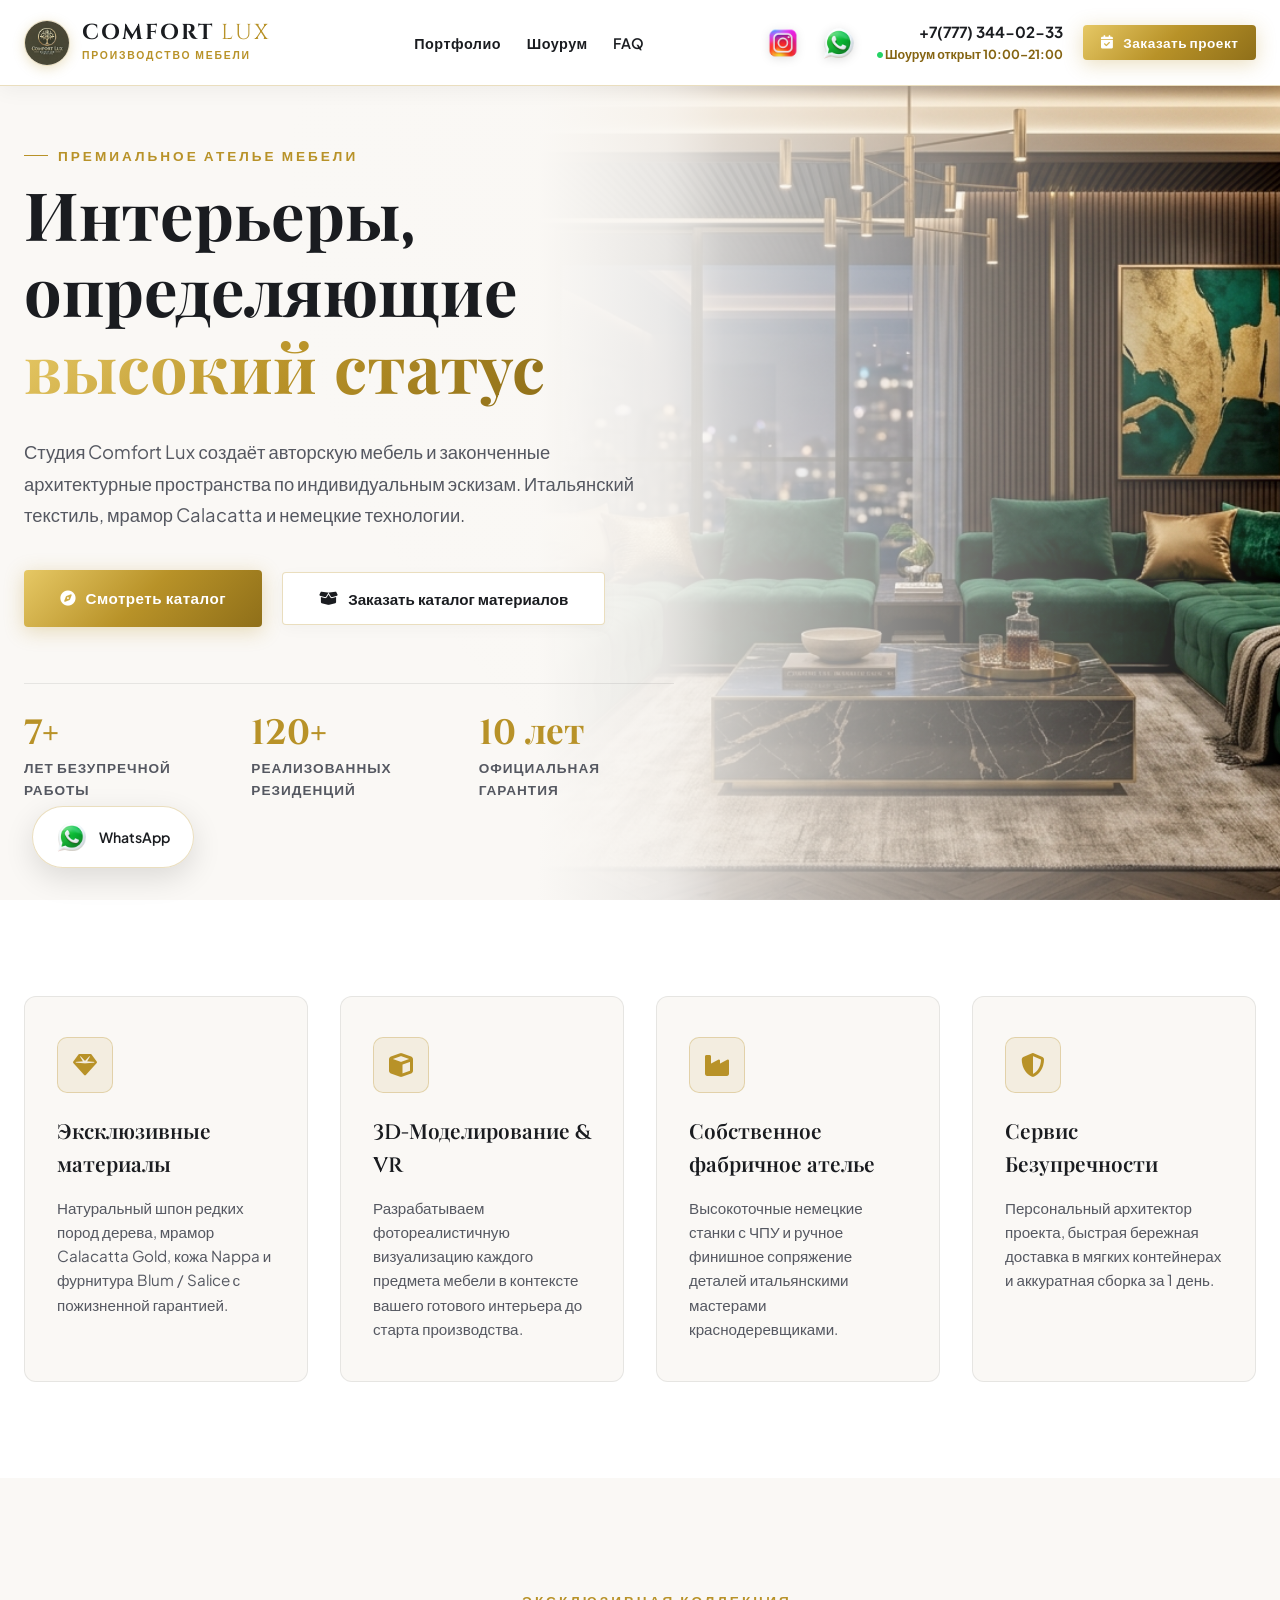
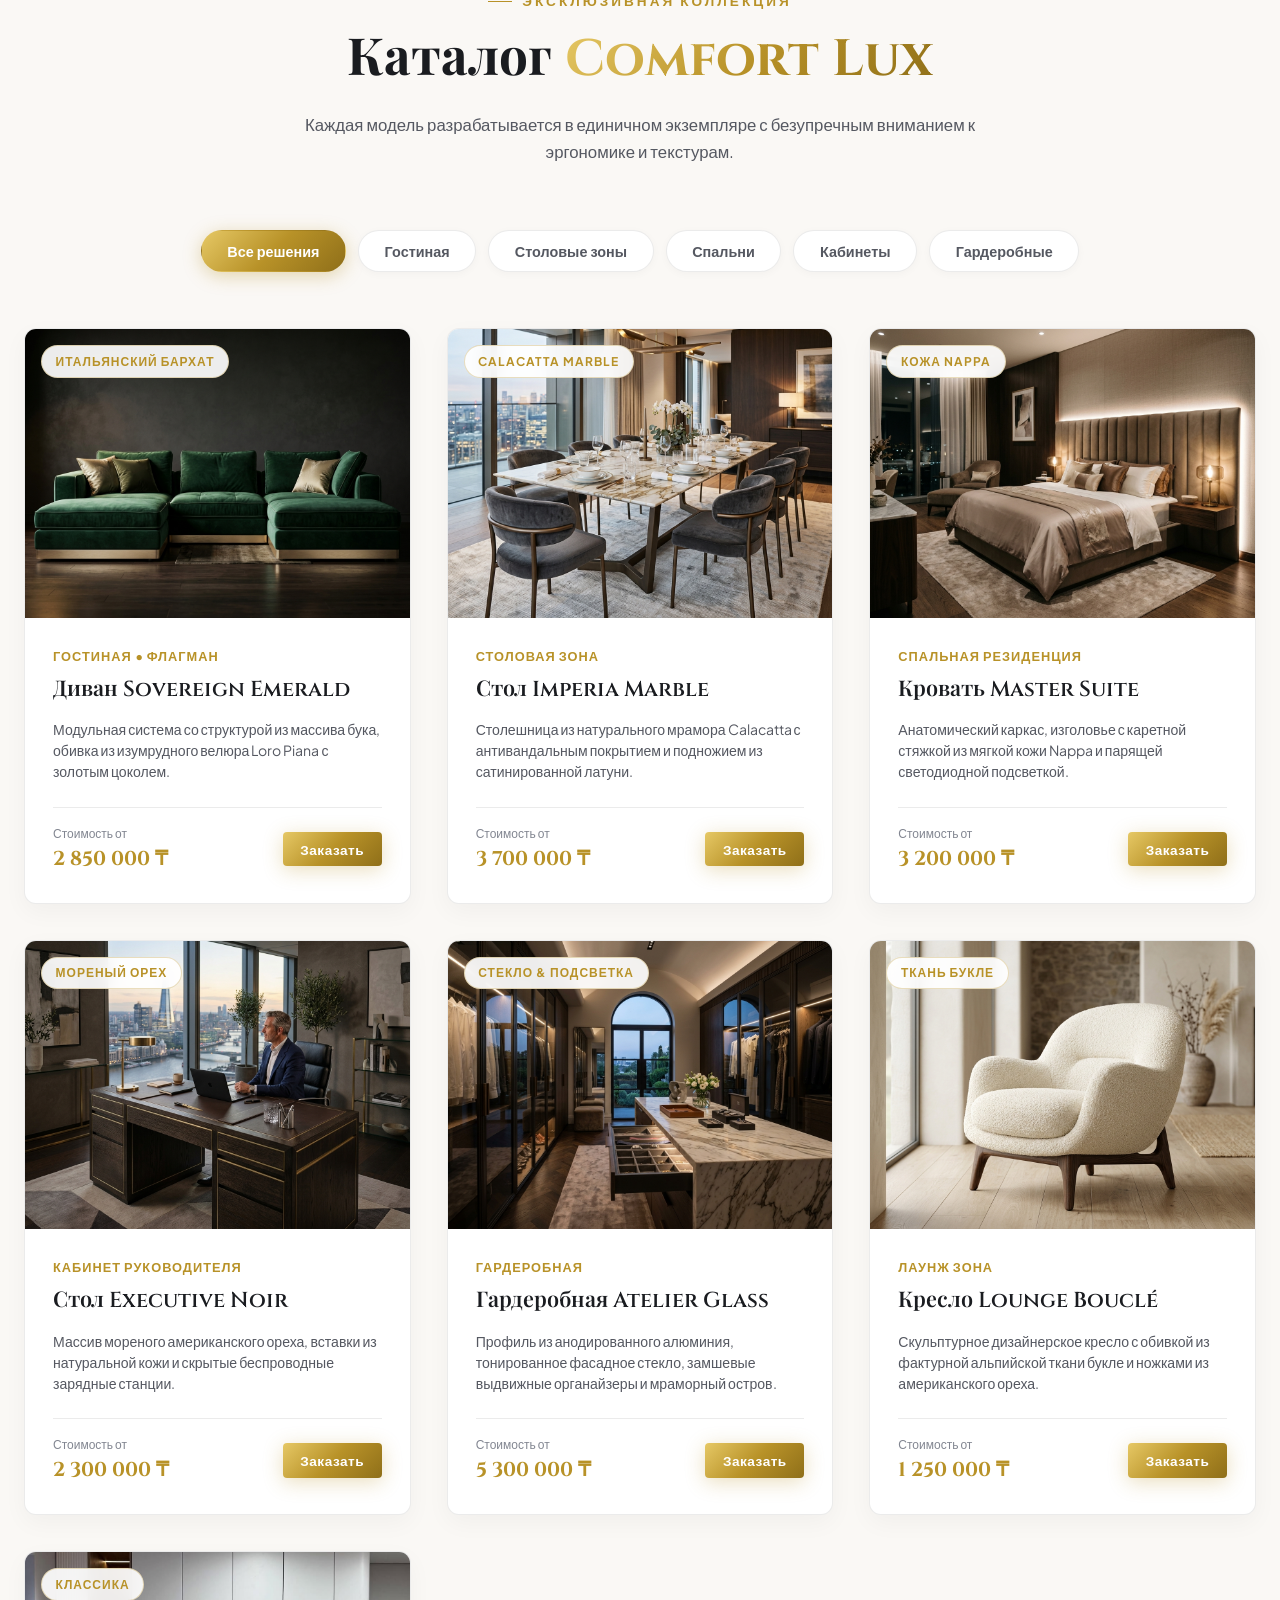
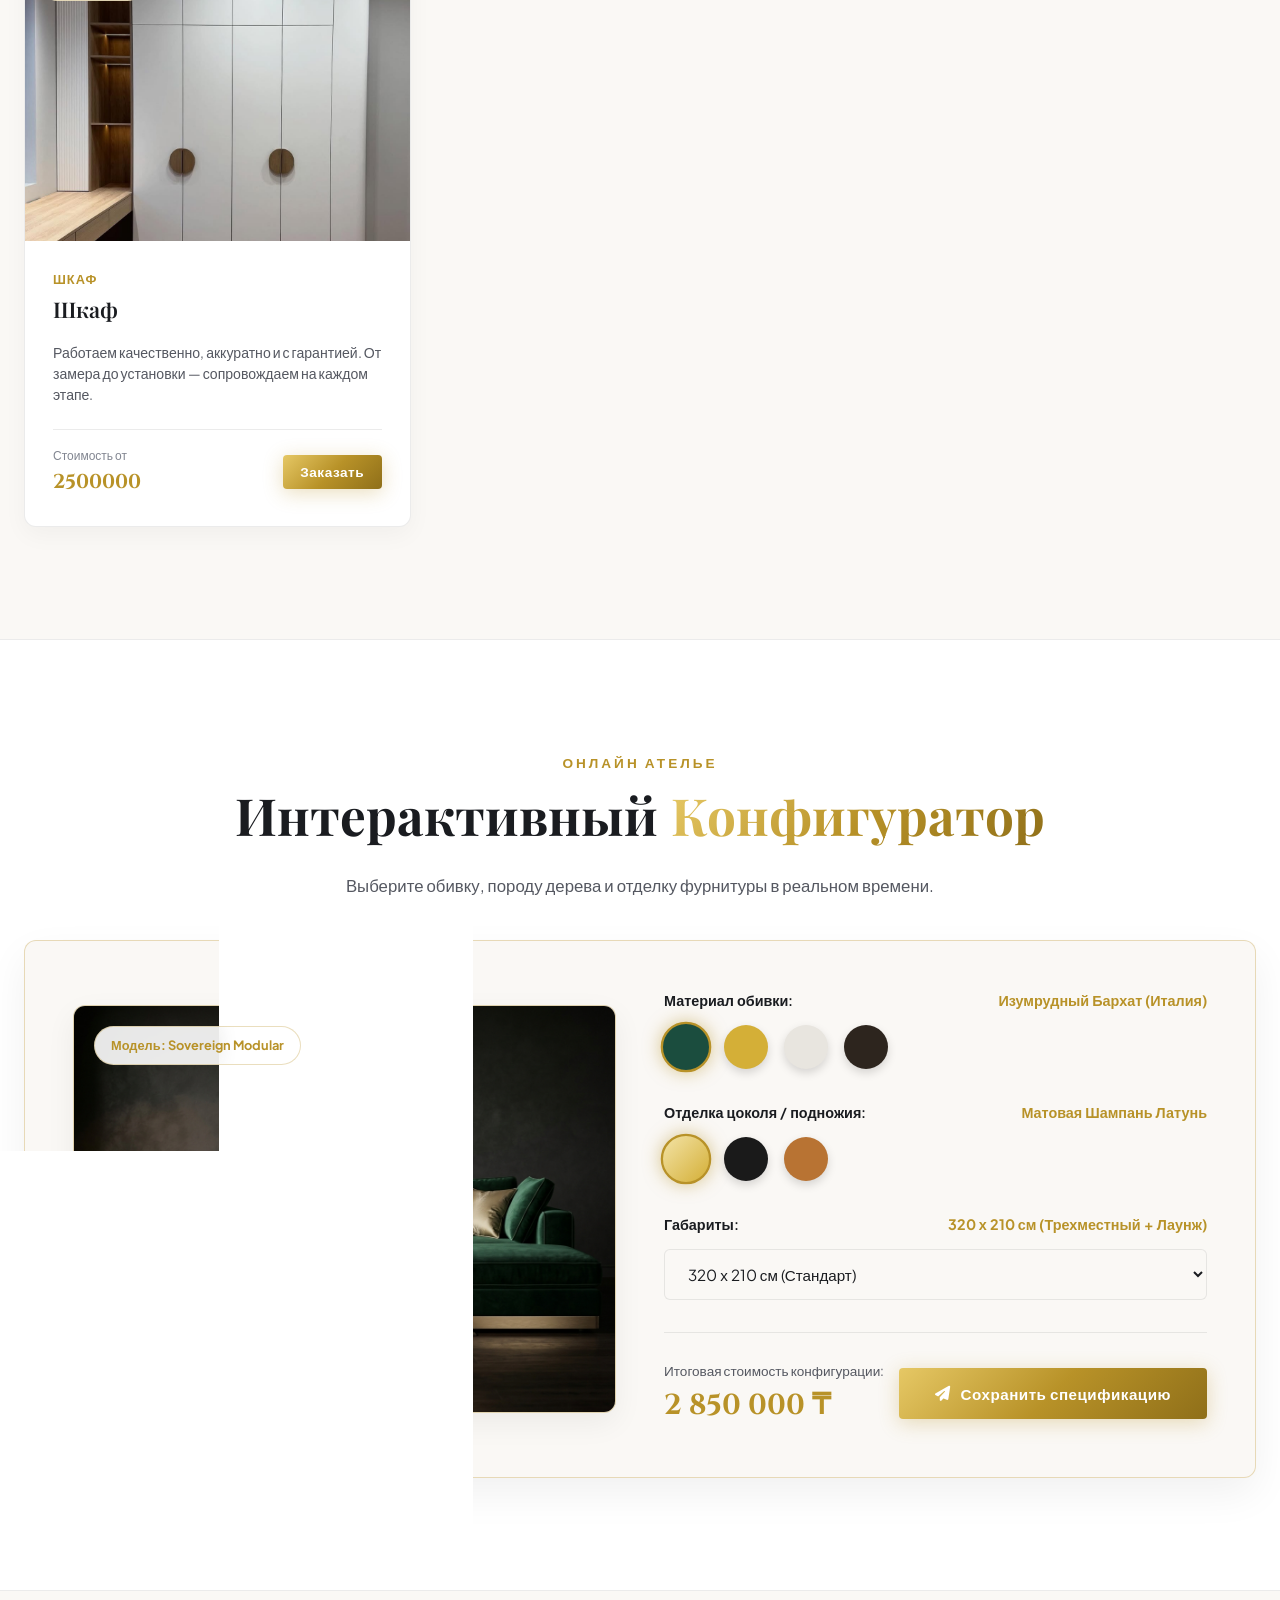
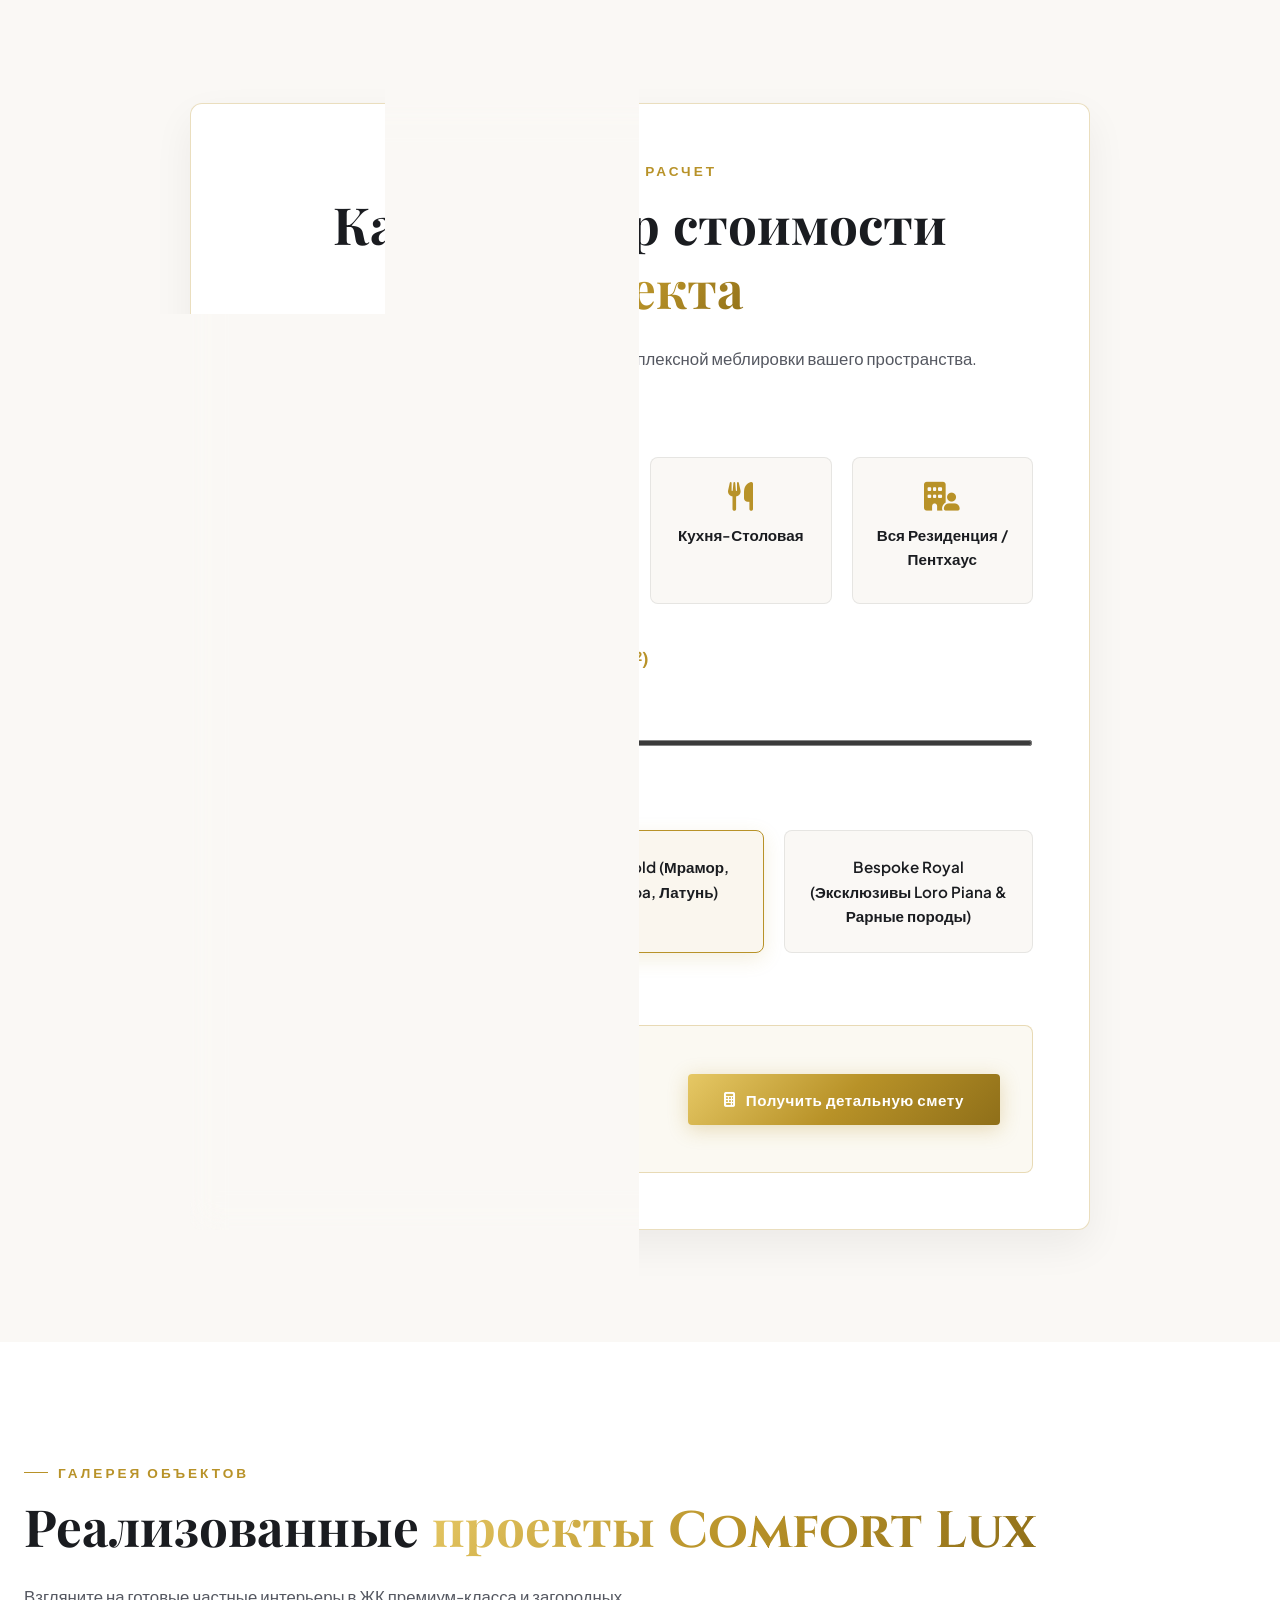
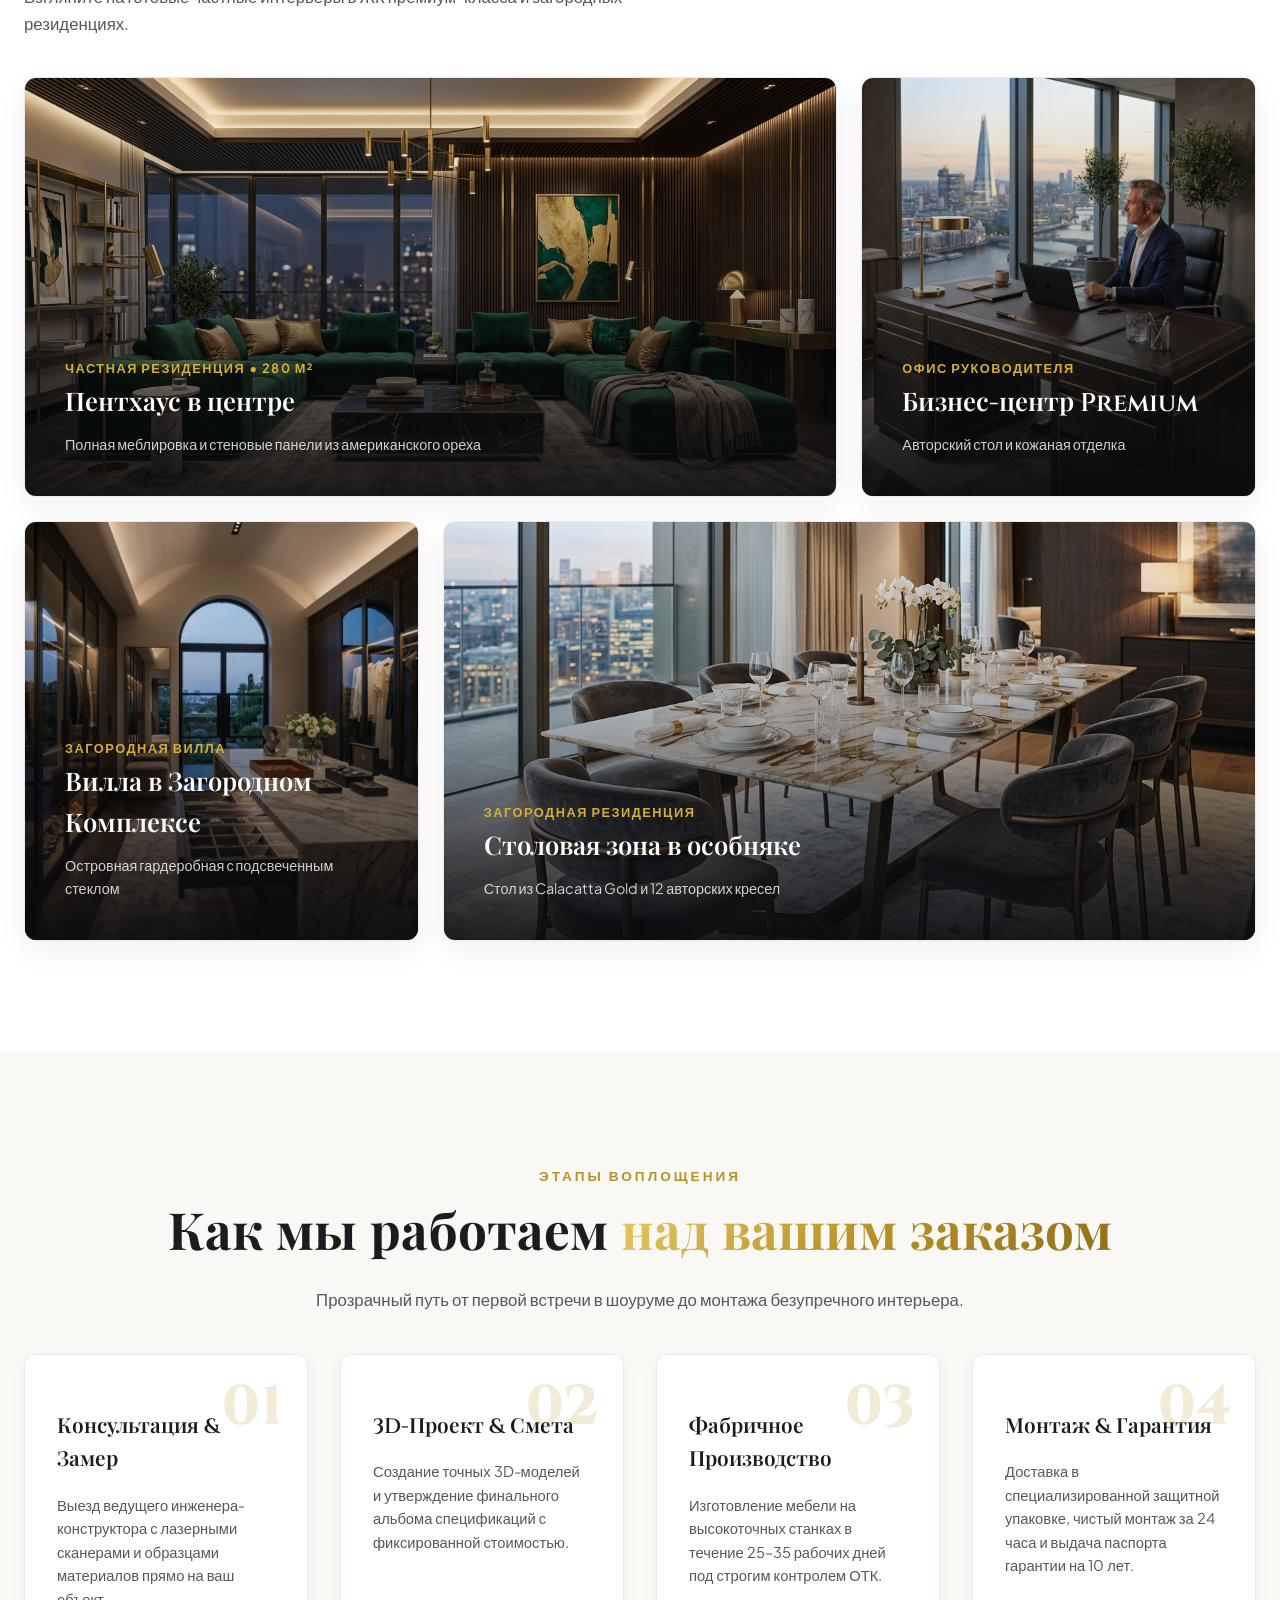
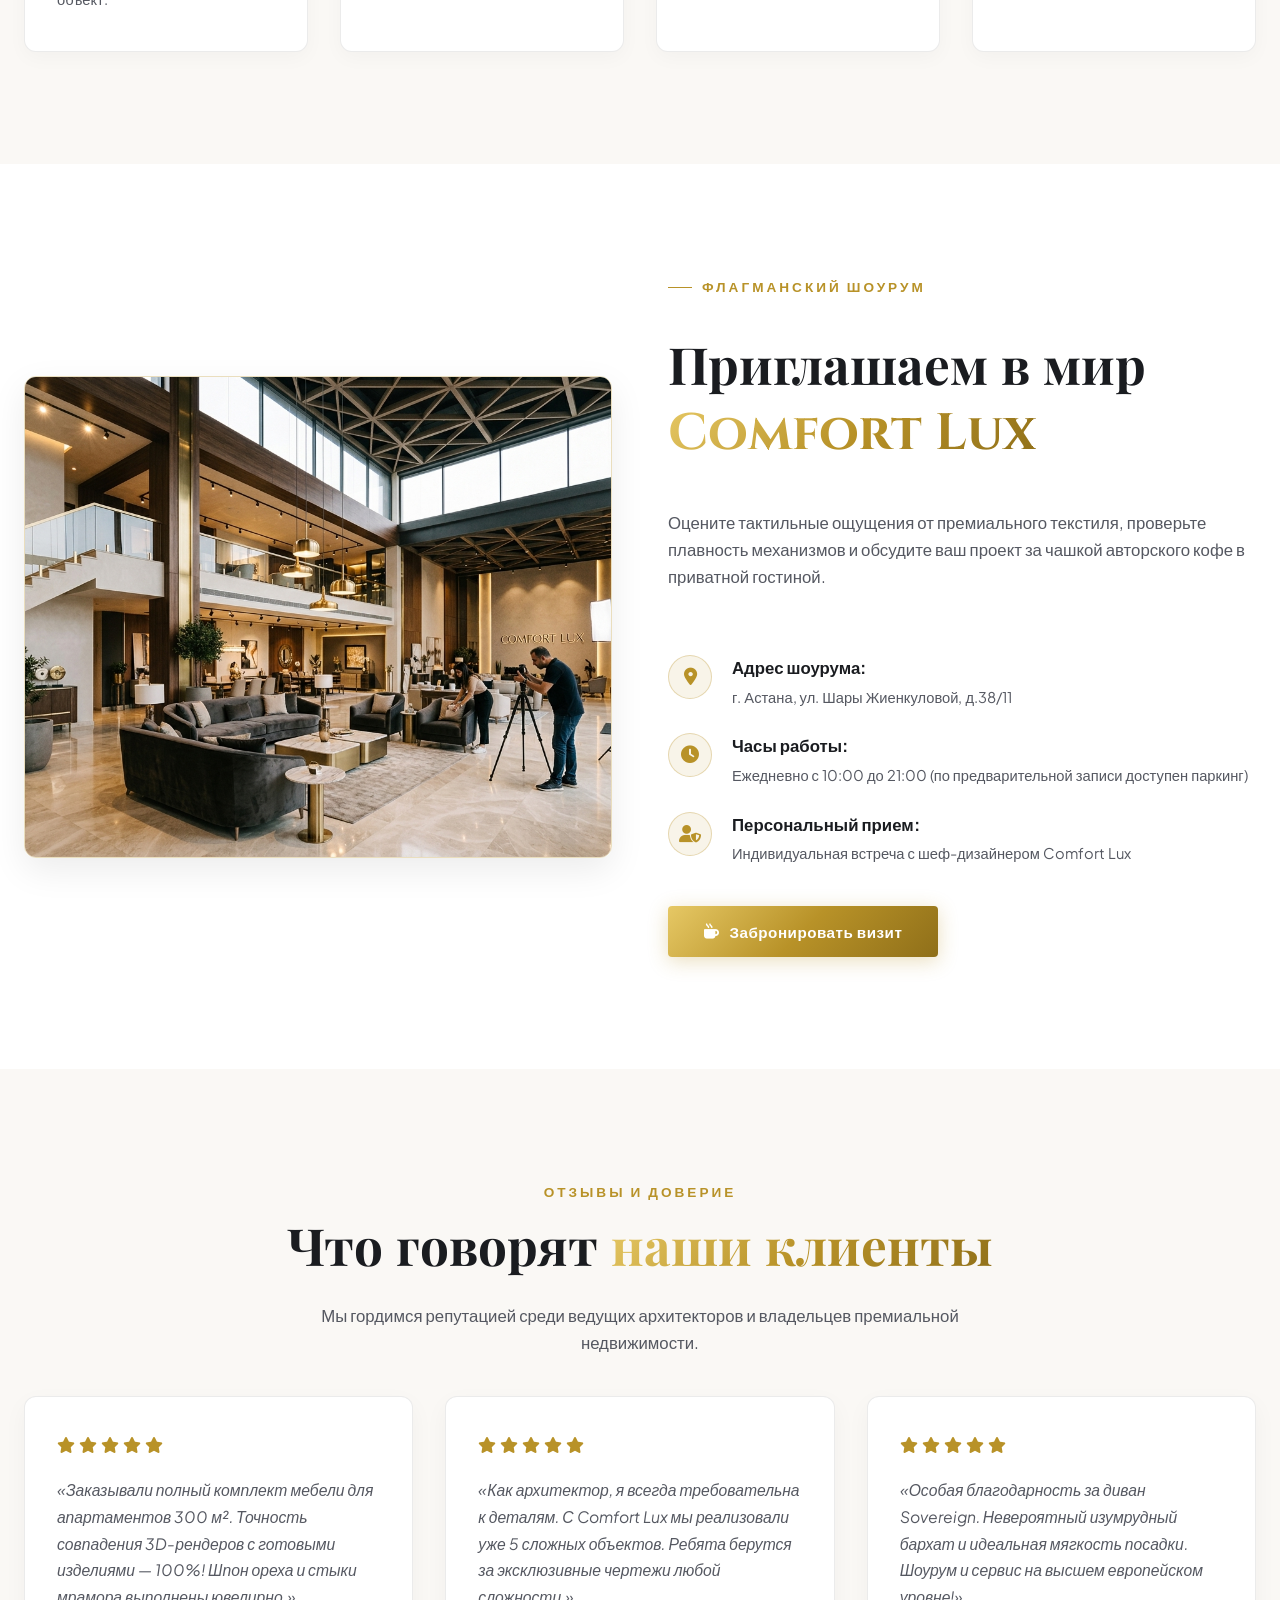
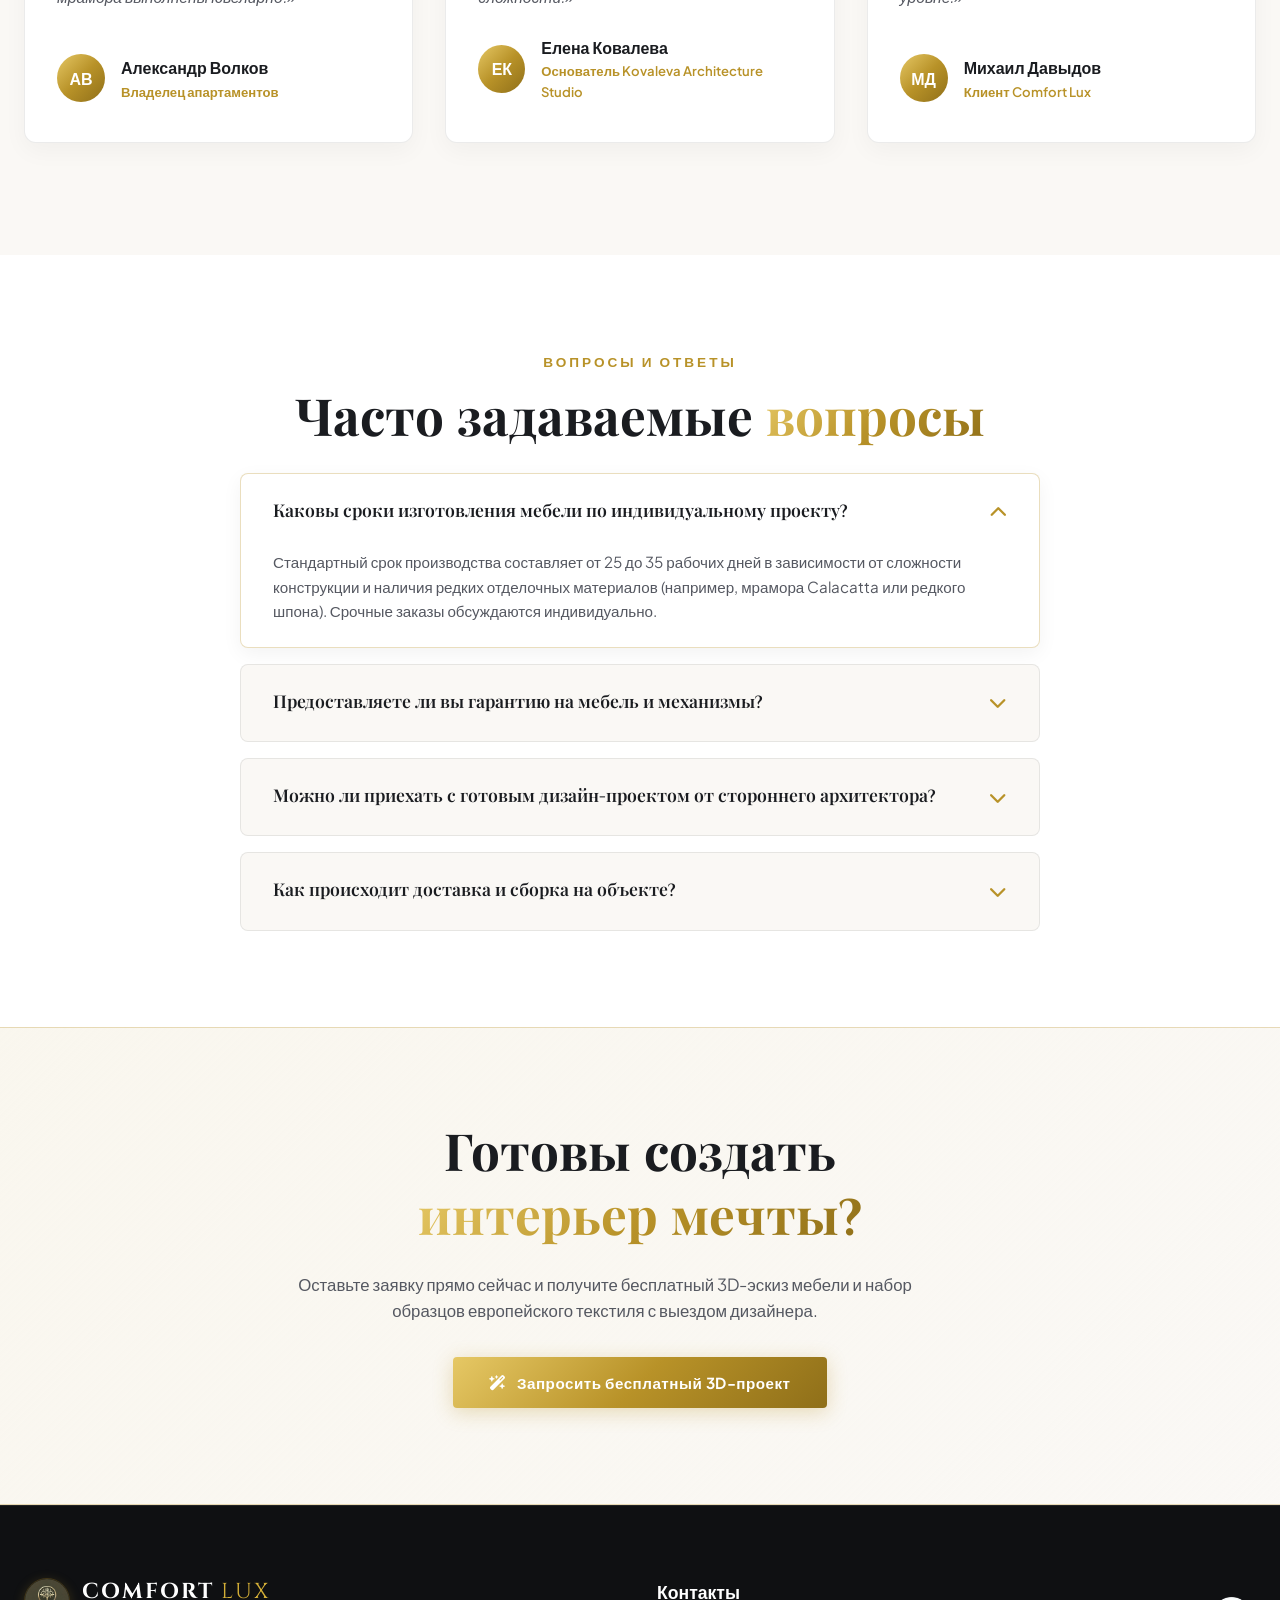
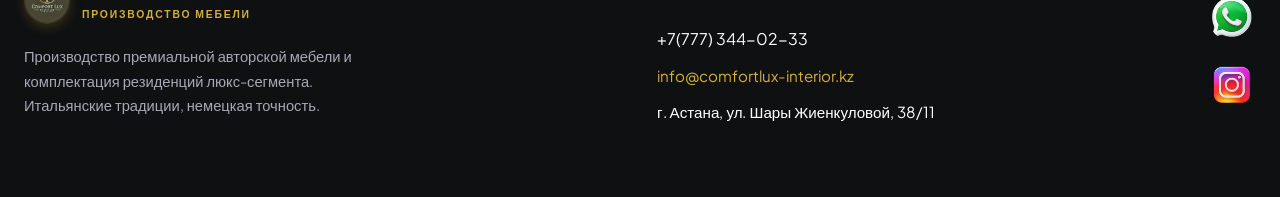
==== commit ba9d2fd0: "redesign" ====
--- a/index.html
+++ b/index.html
@@ -7,6 +7,9 @@
   <meta name="description" content="Comfort Lux — Производство премиальной мебели и авторских интерьерных решений по индивидуальным проектам. Эксклюзивные материалы, итальянская фурнитура и гарантия 10 лет.">
   <meta name="keywords" content="премиальная мебель, Comfort Lux, мебель на заказ, элитная мебель, дизайнерская мебель, интерьер премиум класса">
   
+  <!-- Favicon -->
+  <link rel="icon" type="image/png" href="./assets/faviconComfortLux.png">
+
   <!-- FontAwesome Icons & Google Fonts -->
   <link rel="stylesheet" href="https://cdnjs.cloudflare.com/ajax/libs/font-awesome/6.4.0/css/all.min.css">
   <link rel="stylesheet" href="styles.css">
@@ -31,18 +34,18 @@
       </ul>
 
       <div class="nav-actions">
-        <a href="https://www.instagram.com/comfort_lux_furniture/" target="_blank" class="nav-social-img-btn" title="Instagram">
+        <a href="https://www.instagram.com/comfort_lux_furniture/" target="_blank" class="nav-social-img-btn" title="Instagram" data-content-href="instagram">
           <img src="./assets/icon_instagram.png" alt="Instagram">
         </a>
-        <a href="https://wa.me/77773440233" target="_blank" class="nav-social-img-btn" title="WhatsApp">
+        <a href="https://wa.me/77773440233" target="_blank" class="nav-social-img-btn" title="WhatsApp" data-content-href="whatsapp">
           <img src="./assets/icon_whatsapp.png" alt="WhatsApp">
         </a>
         <div class="nav-phone">
-          <span class="phone-num">+7(777) 344-02-33</span>
-          <span class="phone-sub"><i class="fa-solid fa-circle" style="font-size: 6px; color: #25D366; vertical-align: middle;"></i> Шоурум открыт 10:00–21:00</span>
+          <span class="phone-num" data-content="phone">+7(777) 344-02-33</span>
+          <span class="phone-sub"><i class="fa-solid fa-circle" style="font-size: 6px; color: #25D366; vertical-align: middle;"></i> Шоурум открыт <span data-content="showroom_hours">10:00–21:00</span></span>
         </div>
         <button class="btn-primary btn-sm" id="btn-consultation-nav" onclick="openModal('modal-consultation')">
-          <i class="fa-solid fa-calendar-check"></i> Заказать проект
+          <i class="fa-solid fa-calendar-check"></i> <span data-content="buttons.order_project">Заказать проект</span>
         </button>
       </div>
 
@@ -60,8 +63,8 @@
       <li><a href="#portfolio" onclick="toggleMobileNav()">Портфолио</a></li>
       <li><a href="#showroom" onclick="toggleMobileNav()">Шоурум</a></li>
       <li><a href="#faq" onclick="toggleMobileNav()">Вопросы и ответы</a></li>
-      <li><a href="https://www.instagram.com/comfort_lux_furniture/" target="_blank" style="color: var(--gold-primary);"><img src="./assets/icon_instagram.png" alt="Instagram" style="width: 24px; height: 24px; vertical-align: middle; margin-right: 6px;"> Instagram</a></li>
-      <li><a href="https://wa.me/77773440233" target="_blank" style="color: #25D366;"><img src="./assets/icon_whatsapp.png" alt="WhatsApp" style="width: 24px; height: 24px; vertical-align: middle; margin-right: 6px;"> WhatsApp</a></li>
+      <li><a href="https://www.instagram.com/comfort_lux_furniture/" target="_blank" data-content-href="instagram" style="color: var(--gold-primary);"><img src="./assets/icon_instagram.png" alt="Instagram" style="width: 24px; height: 24px; vertical-align: middle; margin-right: 6px;"> Instagram</a></li>
+      <li><a href="https://wa.me/77773440233" target="_blank" data-content-href="whatsapp" style="color: #25D366;"><img src="./assets/icon_whatsapp.png" alt="WhatsApp" style="width: 24px; height: 24px; vertical-align: middle; margin-right: 6px;"> WhatsApp</a></li>
     </ul>
     <button class="btn-primary" onclick="toggleMobileNav(); openModal('modal-consultation');" style="margin-top: auto;">
       <i class="fa-solid fa-phone"></i> Заказать консультацию
@@ -78,32 +81,32 @@
     <div class="container">
       <div class="hero-content">
         <div class="section-tag">Премиальное ателье мебели</div>
-        <h1 class="hero-title">Интерьеры, определяющие <span class="text-gold">высокий статус</span></h1>
-        <p class="hero-subtitle">
+        <h1 class="hero-title" data-content="hero.title">Интерьеры, определяющие <span class="text-gold">высокий статус</span></h1>
+        <p class="hero-subtitle" data-content="hero.subtitle">
           Студия Comfort Lux создаёт авторскую мебель и законченные архитектурные пространства по индивидуальным эскизам. Итальянский текстиль, мрамор Calacatta и немецкие технологии.
         </p>
 
         <div class="hero-btns">
           <a href="#catalog" class="btn-primary">
-            <i class="fa-solid fa-compass"></i> Смотреть каталог
+            <i class="fa-solid fa-compass"></i> <span data-content="buttons.view_catalog">Смотреть каталог</span>
           </a>
           <button class="btn-outline" onclick="openModal('modal-samples')">
-            <i class="fa-solid fa-box-open"></i> Заказать каталог материалов
+            <i class="fa-solid fa-box-open"></i> <span data-content="buttons.order_samples">Заказать каталог материалов</span>
           </button>
         </div>
 
         <div class="hero-stats">
           <div class="stat-item">
-            <div class="stat-number">7+</div>
-            <div class="stat-label">Лет безупречной работы</div>
+            <div class="stat-number" data-content="stats.years_num">7+</div>
+            <div class="stat-label" data-content="stats.years_label">Лет безупречной работы</div>
           </div>
           <div class="stat-item">
-            <div class="stat-number">120+</div>
-            <div class="stat-label">Реализованных резиденций</div>
+            <div class="stat-number" data-content="stats.residences_num">120+</div>
+            <div class="stat-label" data-content="stats.residences_label">Реализованных резиденций</div>
           </div>
           <div class="stat-item">
-            <div class="stat-number">10 лет</div>
-            <div class="stat-label">Официальная гарантия</div>
+            <div class="stat-number" data-content="stats.warranty_num">10 лет</div>
+            <div class="stat-label" data-content="stats.warranty_label">Официальная гарантия</div>
           </div>
         </div>
       </div>
@@ -528,13 +531,13 @@
         <div class="showroom-info">
           <div class="section-tag">Флагманский Шоурум</div>
           <h2 class="section-title">Приглашаем в мир <span class="text-gold">Comfort Lux</span></h2>
-          <p class="section-desc">Оцените тактильные ощущения от премиального текстиля, проверьте плавность механизмов и обсудите ваш проект за чашкой авторского кофе в приватной гостиной.</p>
+          <p class="section-desc" data-content="studio_description">Оцените тактильные ощущения от премиального текстиля, проверьте плавность механизмов и обсудите ваш проект за чашкой авторского кофе в приватной гостиной.</p>
 
           <div class="info-item">
             <div class="info-icon"><i class="fa-solid fa-location-dot"></i></div>
             <div class="info-text">
               <h4>Адрес шоурума:</h4>
-              <p>г. Алматы, пр. Аль-Фараби, д. 77/7 (Art Design District)</p>
+              <p>г. Астана, ул. Шары Жиенкуловой, д.38/1​1</p>
             </div>
           </div>
 
@@ -542,7 +545,7 @@
             <div class="info-icon"><i class="fa-solid fa-clock"></i></div>
             <div class="info-text">
               <h4>Часы работы:</h4>
-              <p>Ежедневно с 10:00 до 21:00 (по предварительной записи доступен паркинг)</p>
+              <p data-content="showroom_hours_detail">Ежедневно с 09:00 до 20:00 </p>
             </div>
           </div>
 
@@ -684,7 +687,8 @@
   <footer class="footer">
     <div class="container">
       <div class="footer-grid">
-        <div class="footer-col">
+        <!-- Col 1: Logo & Studio Description -->
+        <div class="footer-col footer-col-brand">
           <a href="#" class="logo" style="margin-bottom: 1.25rem; display: inline-flex;">
             <img src="./assets/logo.jpg" alt="Comfort Lux Furniture Logo" class="logo-img">
             <div class="logo-text-group">
@@ -692,38 +696,38 @@
               <div class="logo-subtext" style="color: var(--gold-light);">производство мебели</div>
             </div>
           </a>
-          <p style="color: #A5A9B4; font-size: 0.92rem; line-height: 1.6; max-width: 340px;">
+          <p class="footer-brand-desc" data-content="footer_description">
             Производство премиальной авторской мебели и комплектация резиденций люкс-сегмента. Итальянские традиции, немецкая точность.
           </p>
-          <div class="social-links">
-            <a href="https://wa.me/77773440233" target="_blank" class="social-img-icon" title="WhatsApp"><img src="./assets/icon_whatsapp.png" alt="WhatsApp"></a>
-            <a href="https://www.instagram.com/comfort_lux_furniture/" target="_blank" class="social-img-icon" title="Instagram"><img src="./assets/icon_instagram.png" alt="Instagram"></a>
-          </div>
-        </div>
-
-        <div class="footer-col">
-          <h4>Контакты</h4>
+        </div>
+
+        <!-- Col 2: Contacts -->
+        <div class="footer-col footer-col-contacts">
+          <h4 class="footer-title">Контакты</h4>
           <ul class="footer-links">
-            <li style="color: #FFFFFF; font-weight: 600; font-size: 1.05rem;">+7 (747) 247-07-97</li>
-            <li style="color: var(--gold-light);">info@comfortlux-interior.kz</li>
-            <li style="color: #A5A9B4; font-size: 0.9rem;">г. Алматы, пр. Аль-Фараби, д. 77/7</li>
-            <li style="color: #A5A9B4; font-size: 0.85rem;">Паркинг для клиентов шоурума</li>
+            <li class="footer-phone" data-content="phone">+7(777) 344-02-33</li>
+            <li class="footer-email">info@comfortlux-interior.kz</li>
+            <li class="footer-address">г. Астана, ул. Шары Жиенкуловой, 38/11</li>
           </ul>
         </div>
-      </div>
-
-      <div class="footer-bottom">
-        <div>© 2026 Comfort Lux Atelier. Все права защищены. Элитная мебель по индивидуальным проектам.</div>
-        <div style="display: flex; gap: 1.5rem;">
-          <a href="#" style="color: #7D818C;">Политика конфиденциальности</a>
-          <a href="#" style="color: #7D818C;">Публичная оферта</a>
+
+        <!-- Col 3: Vertical Social Icons -->
+        <div class="footer-col footer-col-social">
+          <div class="footer-social-vertical">
+            <a href="https://wa.me/77773440233" target="_blank" class="footer-social-btn" title="WhatsApp" data-content-href="whatsapp">
+              <img src="./assets/icon_whatsapp.png" alt="WhatsApp" class="footer-social-img">
+            </a>
+            <a href="https://www.instagram.com/comfort_lux_furniture/" target="_blank" class="footer-social-btn" title="Instagram" data-content-href="instagram">
+              <img src="./assets/icon_instagram.png" alt="Instagram" class="footer-social-img">
+            </a>
+          </div>
         </div>
       </div>
     </div>
   </footer>
 
   <!-- FLOATING WHATSAPP PILL -->
-  <a href="https://wa.me/77773440233" target="_blank" class="floating-contact" title="Связаться в WhatsApp">
+  <a href="https://wa.me/77773440233" target="_blank" class="floating-contact" title="Связаться в WhatsApp" data-content-href="whatsapp">
     <div class="floating-icon-wrapper"><img src="./assets/icon_whatsapp.png" alt="WhatsApp" style="width: 34px; height: 34px; border-radius: 8px;"></div>
     <span style="font-weight: 600; font-size: 0.88rem;">WhatsApp</span>
   </a>
@@ -784,7 +788,7 @@
         </div>
         <div class="form-group">
           <label class="form-label">Адрес доставки бокса *</label>
-          <input type="text" class="form-input" placeholder="г. Алматы, пр. Достык 105" required>
+          <input type="text" class="form-input" placeholder="г. Астана, Шары Жиенкуловой, 38/1​1" required>
         </div>
         <button type="submit" class="btn-primary" style="width: 100%; margin-top: 0.5rem;">
           <i class="fa-solid fa-box"></i> Заказать выездной бокс
--- a/styles.css
+++ b/styles.css
@@ -1335,75 +1335,90 @@
 
 /* FOOTER */
 .footer {
-  background: #111317;
+  background: #0f1012;
   color: #FAF8F5;
-  padding: 5rem 0 2rem;
-  border-top: 1px solid var(--border-gold);
+  padding: 4.5rem 0;
+  border-top: 1px solid rgba(255, 255, 255, 0.08);
 }
 
 .footer-grid {
   display: flex;
   justify-content: space-between;
   align-items: flex-start;
-  gap: 3rem;
-  margin-bottom: 4rem;
+  gap: 2.5rem;
   flex-wrap: wrap;
 }
 
-.footer-col h4 {
-  font-family: var(--font-heading);
-  font-size: 1.15rem;
+.footer-col-brand {
+  max-width: 360px;
+}
+
+.footer-brand-desc {
+  color: #A5A9B4;
+  font-size: 0.92rem;
+  line-height: 1.65;
+}
+
+.footer-title {
+  font-family: var(--font-body);
+  font-size: 1.1rem;
   color: #FFFFFF;
-  margin-bottom: 1.5rem;
+  margin-bottom: 1.25rem;
+  font-weight: 700;
 }
 
 .footer-links {
   list-style: none;
   display: flex;
   flex-direction: column;
-  gap: 0.8rem;
-}
-.footer-links a {
-  color: #A5A9B4;
-  font-size: 0.92rem;
-}
-.footer-links a:hover {
+  gap: 0.75rem;
+}
+
+.footer-phone {
+  color: #FFFFFF;
+  font-weight: 400;
+  font-size: 1rem;
+}
+
+.footer-email {
   color: var(--gold-light);
-}
-
-.social-links {
-  display: flex;
-  gap: 1rem;
-  margin-top: 1.5rem;
-}
-.social-icon {
-  width: 40px;
-  height: 40px;
+  font-size: 0.95rem;
+}
+
+.footer-address {
+  color: #FFFFFF;
+  font-size: 0.95rem;
+}
+
+.footer-col-social {
+  display: flex;
+  justify-content: flex-end;
+  align-self: center;
+}
+
+.footer-social-vertical {
+  display: flex;
+  flex-direction: column;
+  gap: 1.25rem;
+  align-items: center;
+}
+
+.footer-social-btn {
+  display: inline-flex;
+  transition: transform 0.2s ease, filter 0.2s ease;
+}
+
+.footer-social-img {
+  width: 48px;
+  height: 48px;
   border-radius: 50%;
-  background: rgba(255, 255, 255, 0.08);
-  border: 1px solid rgba(255, 255, 255, 0.15);
-  color: #FFFFFF;
-  display: flex;
-  align-items: center;
-  justify-content: center;
-  transition: var(--transition-fast);
-}
-.social-icon:hover {
-  border-color: var(--gold-light);
-  color: var(--gold-light);
-  transform: translateY(-3px);
-}
-
-.footer-bottom {
-  padding-top: 2rem;
-  border-top: 1px solid rgba(255, 255, 255, 0.1);
-  display: flex;
-  align-items: center;
-  justify-content: space-between;
-  font-size: 0.85rem;
-  color: #7D818C;
-  flex-wrap: wrap;
-  gap: 1rem;
+  object-fit: cover;
+  display: block;
+}
+
+.footer-social-btn:hover {
+  transform: scale(1.08);
+  filter: brightness(1.15);
 }
 
 /* MODALS */
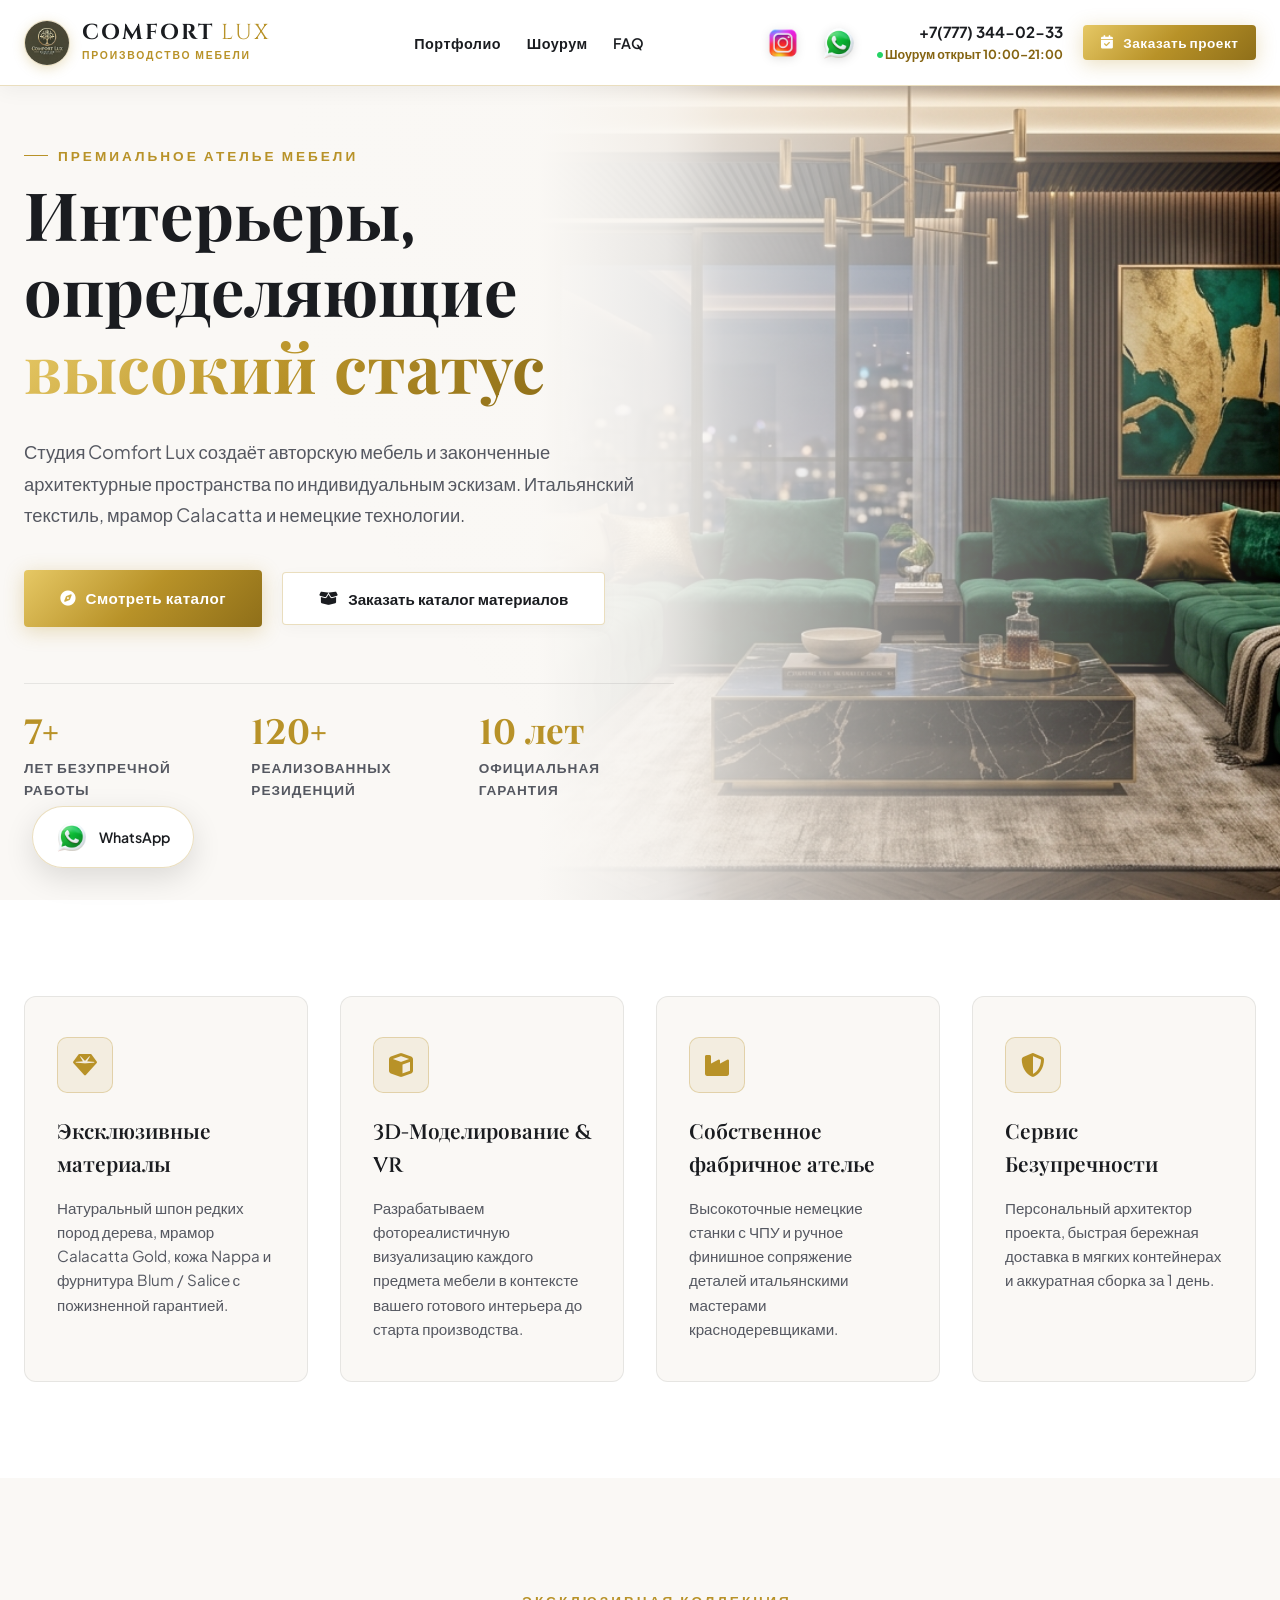
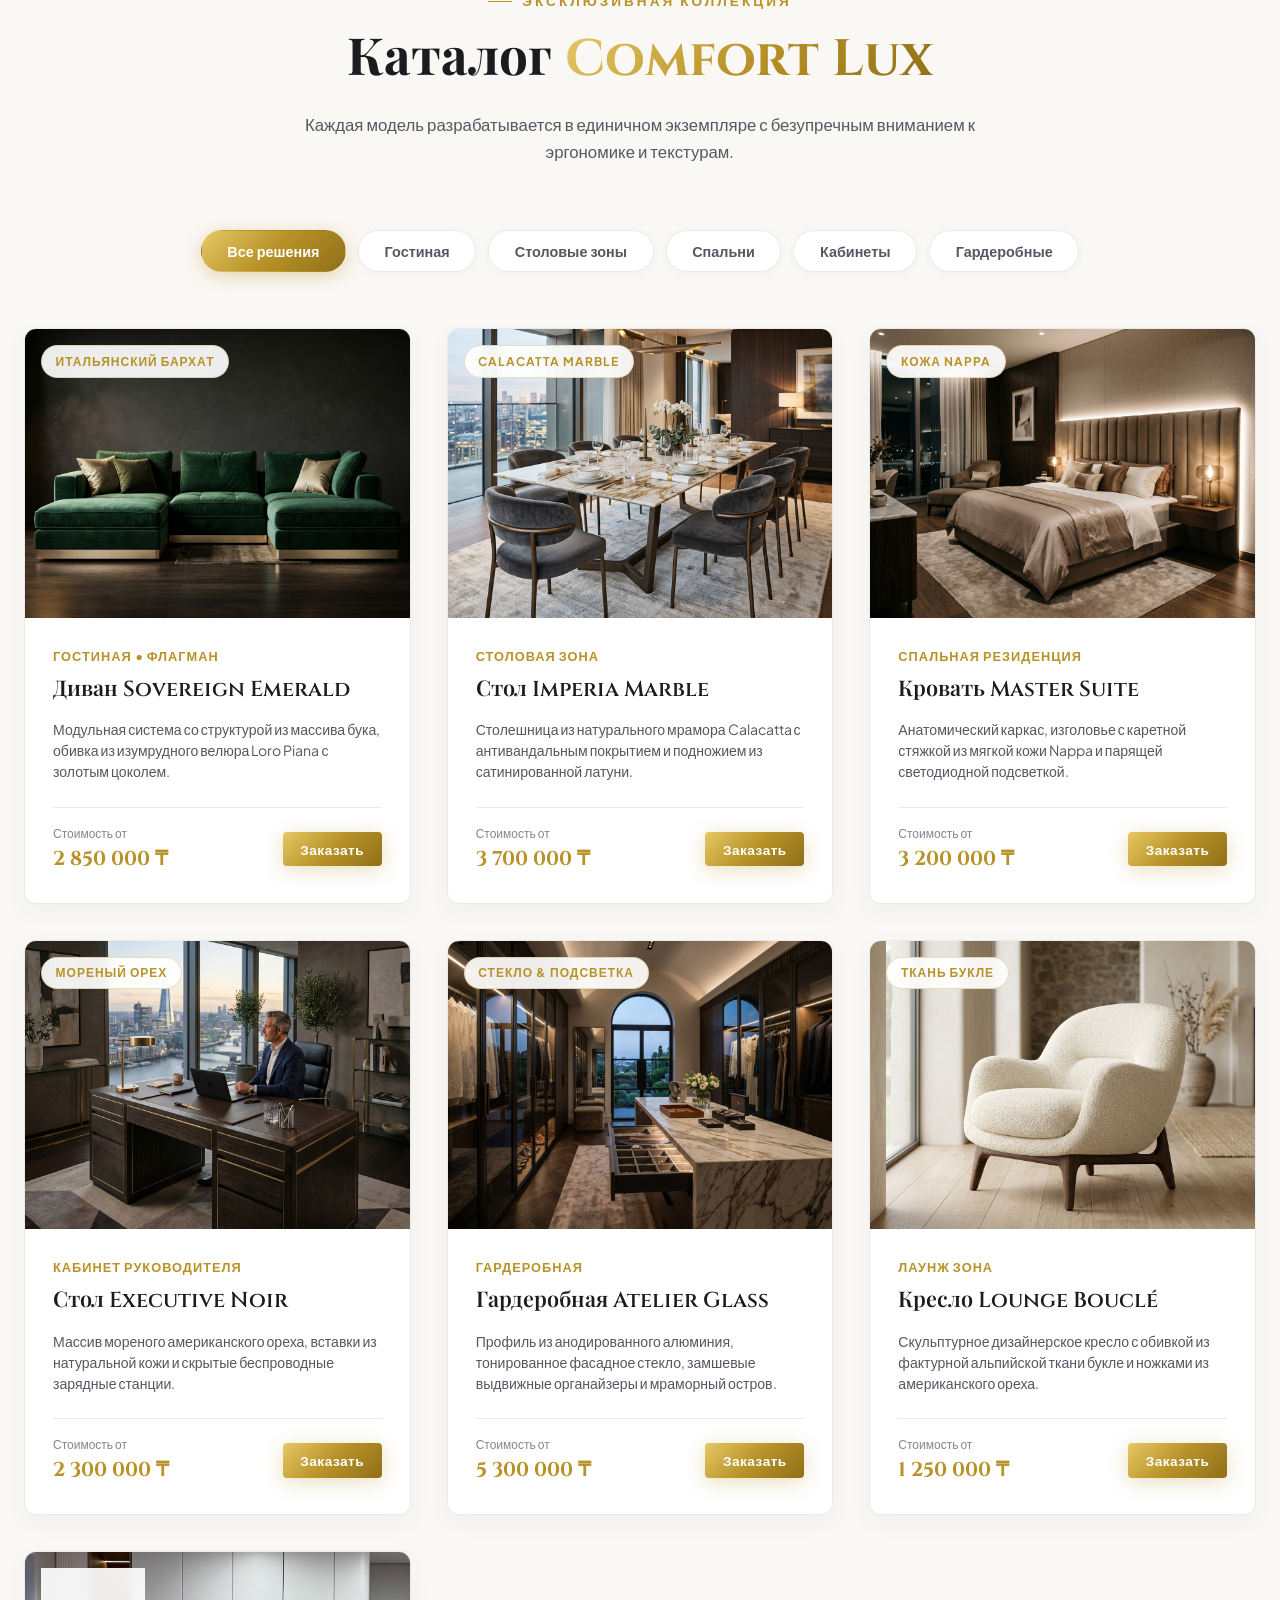
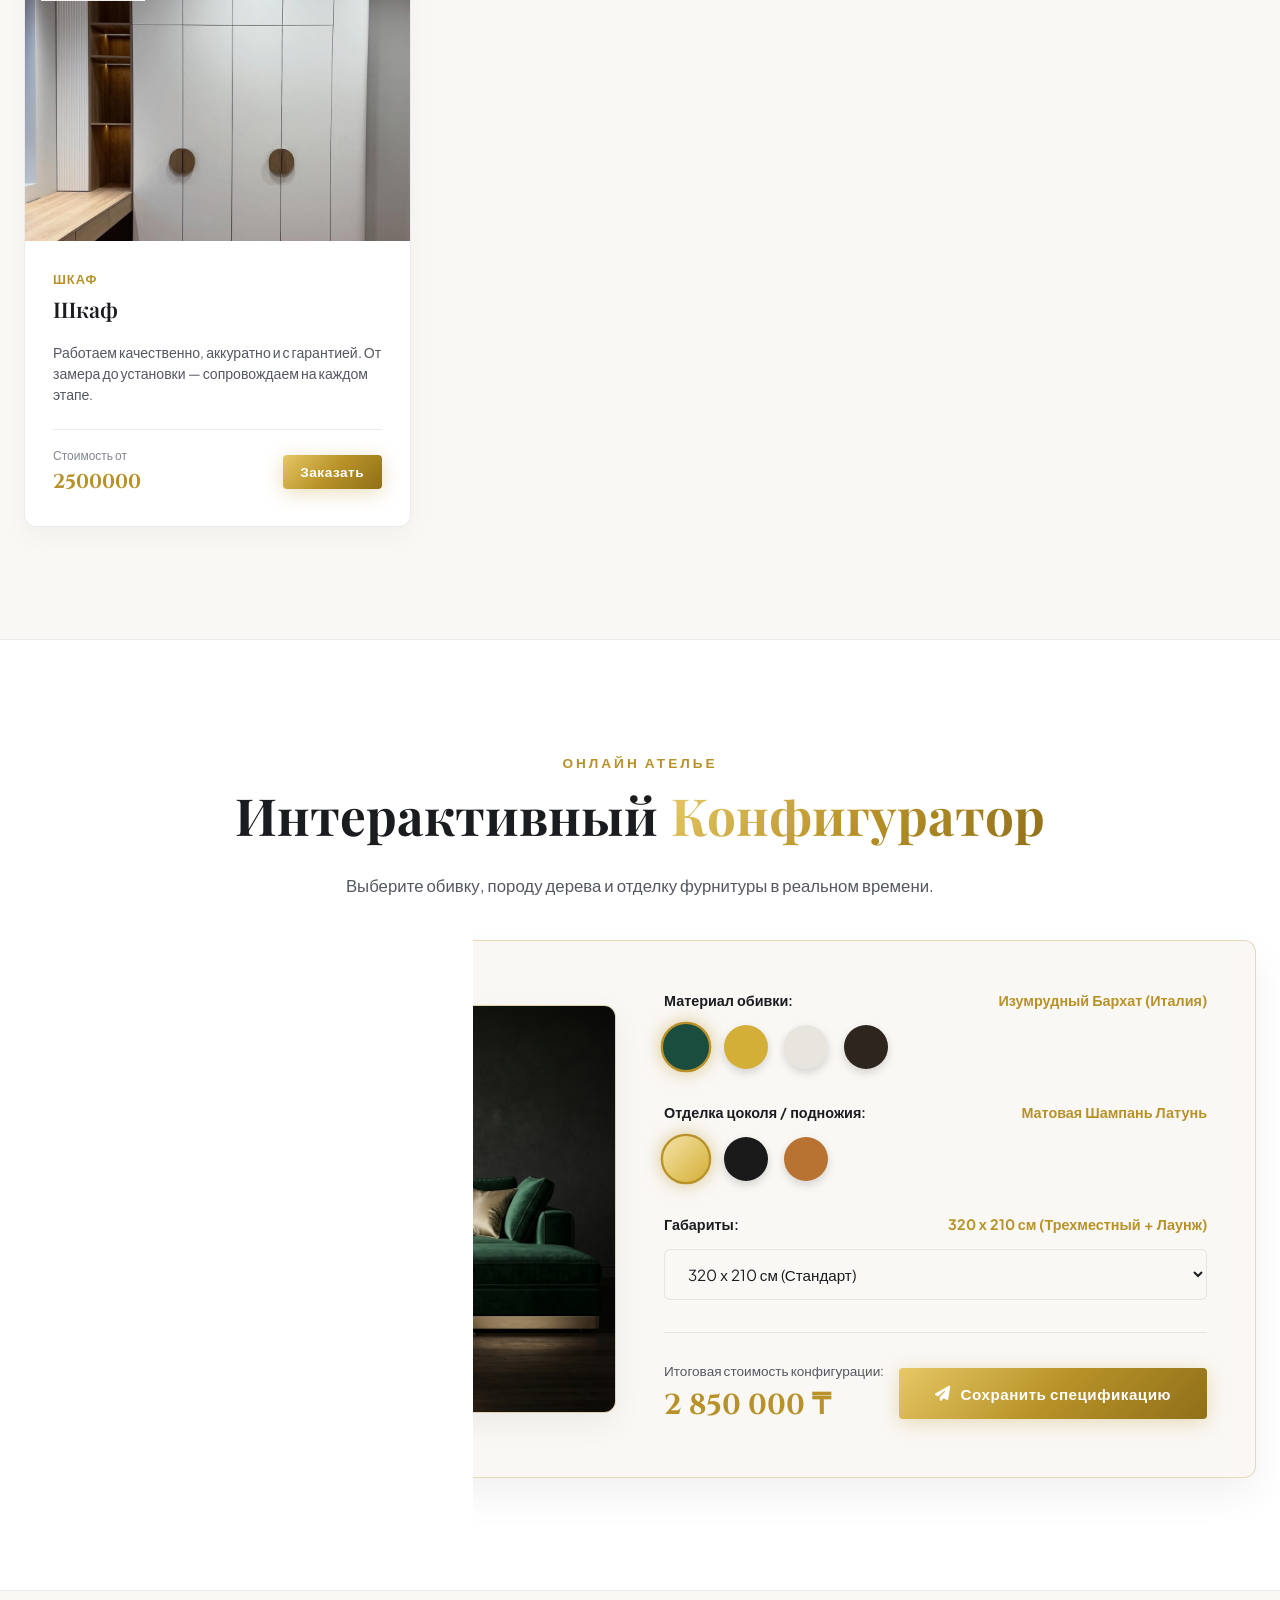
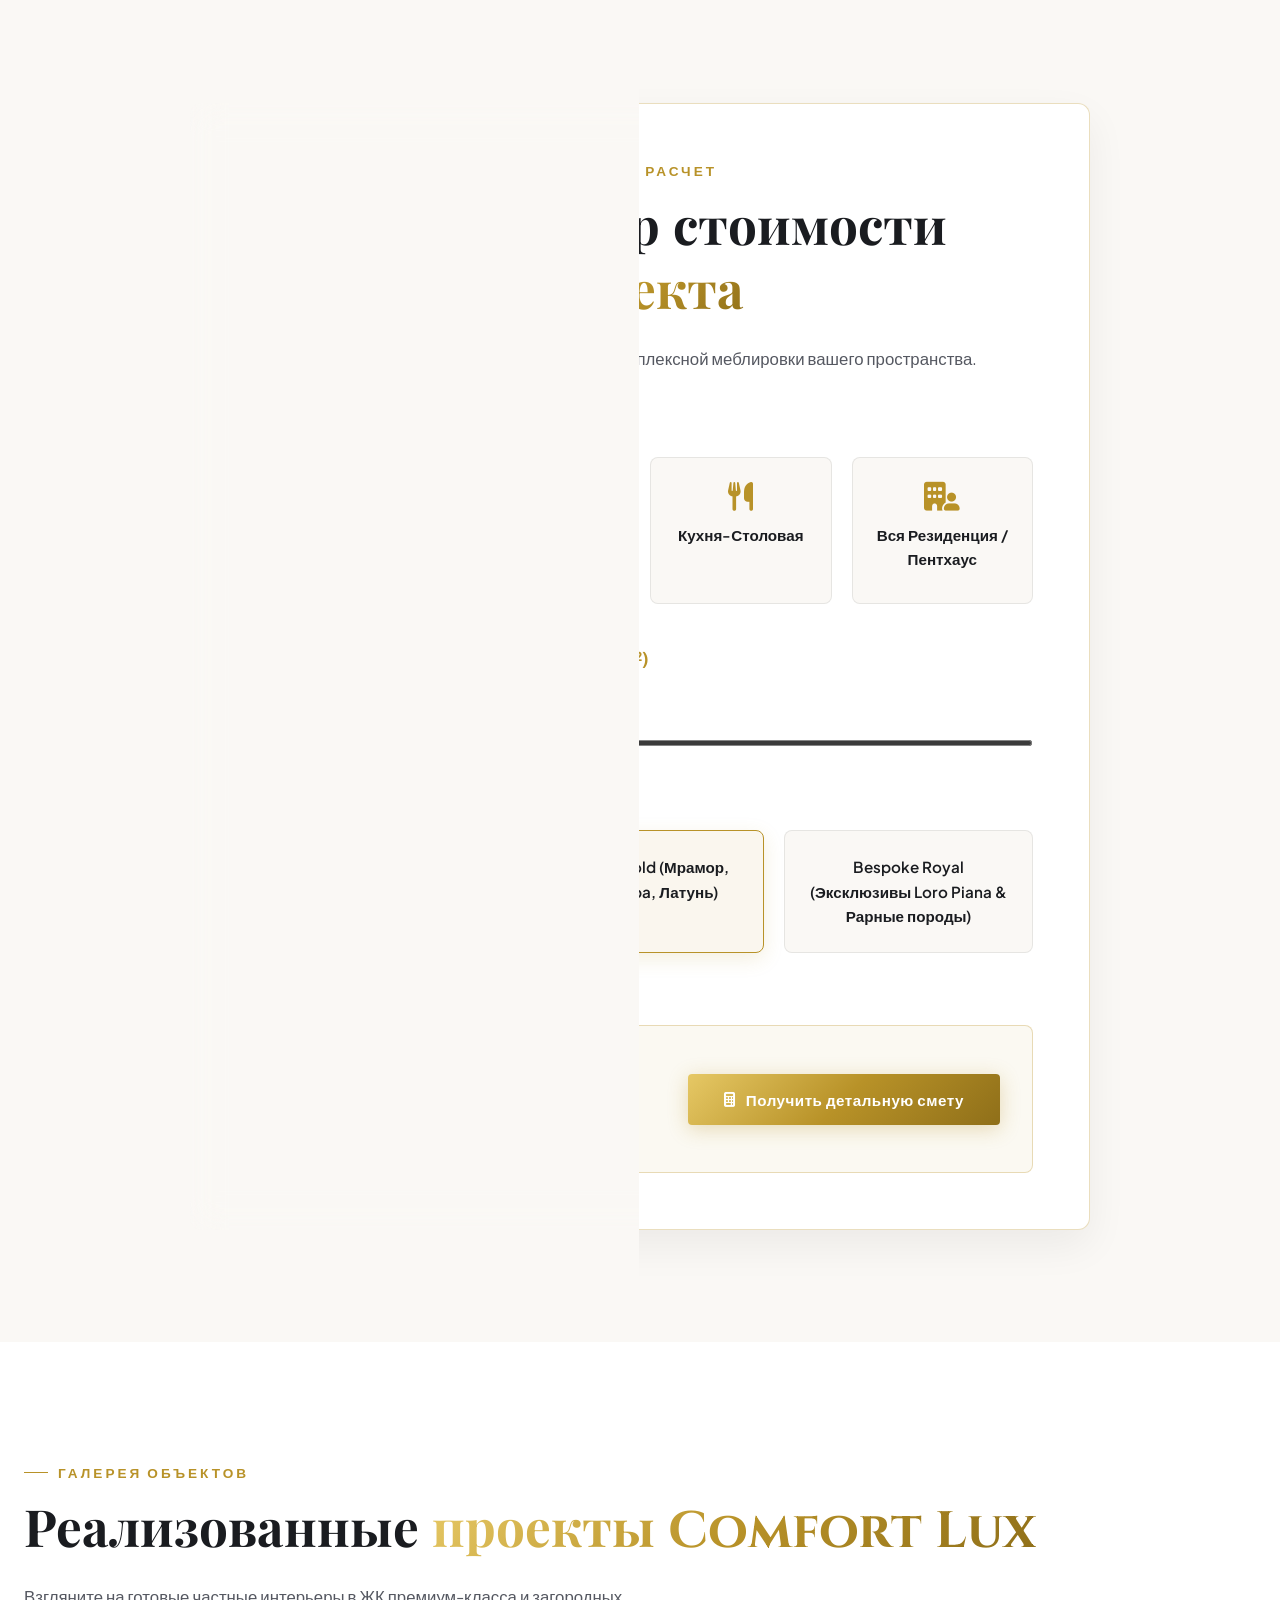
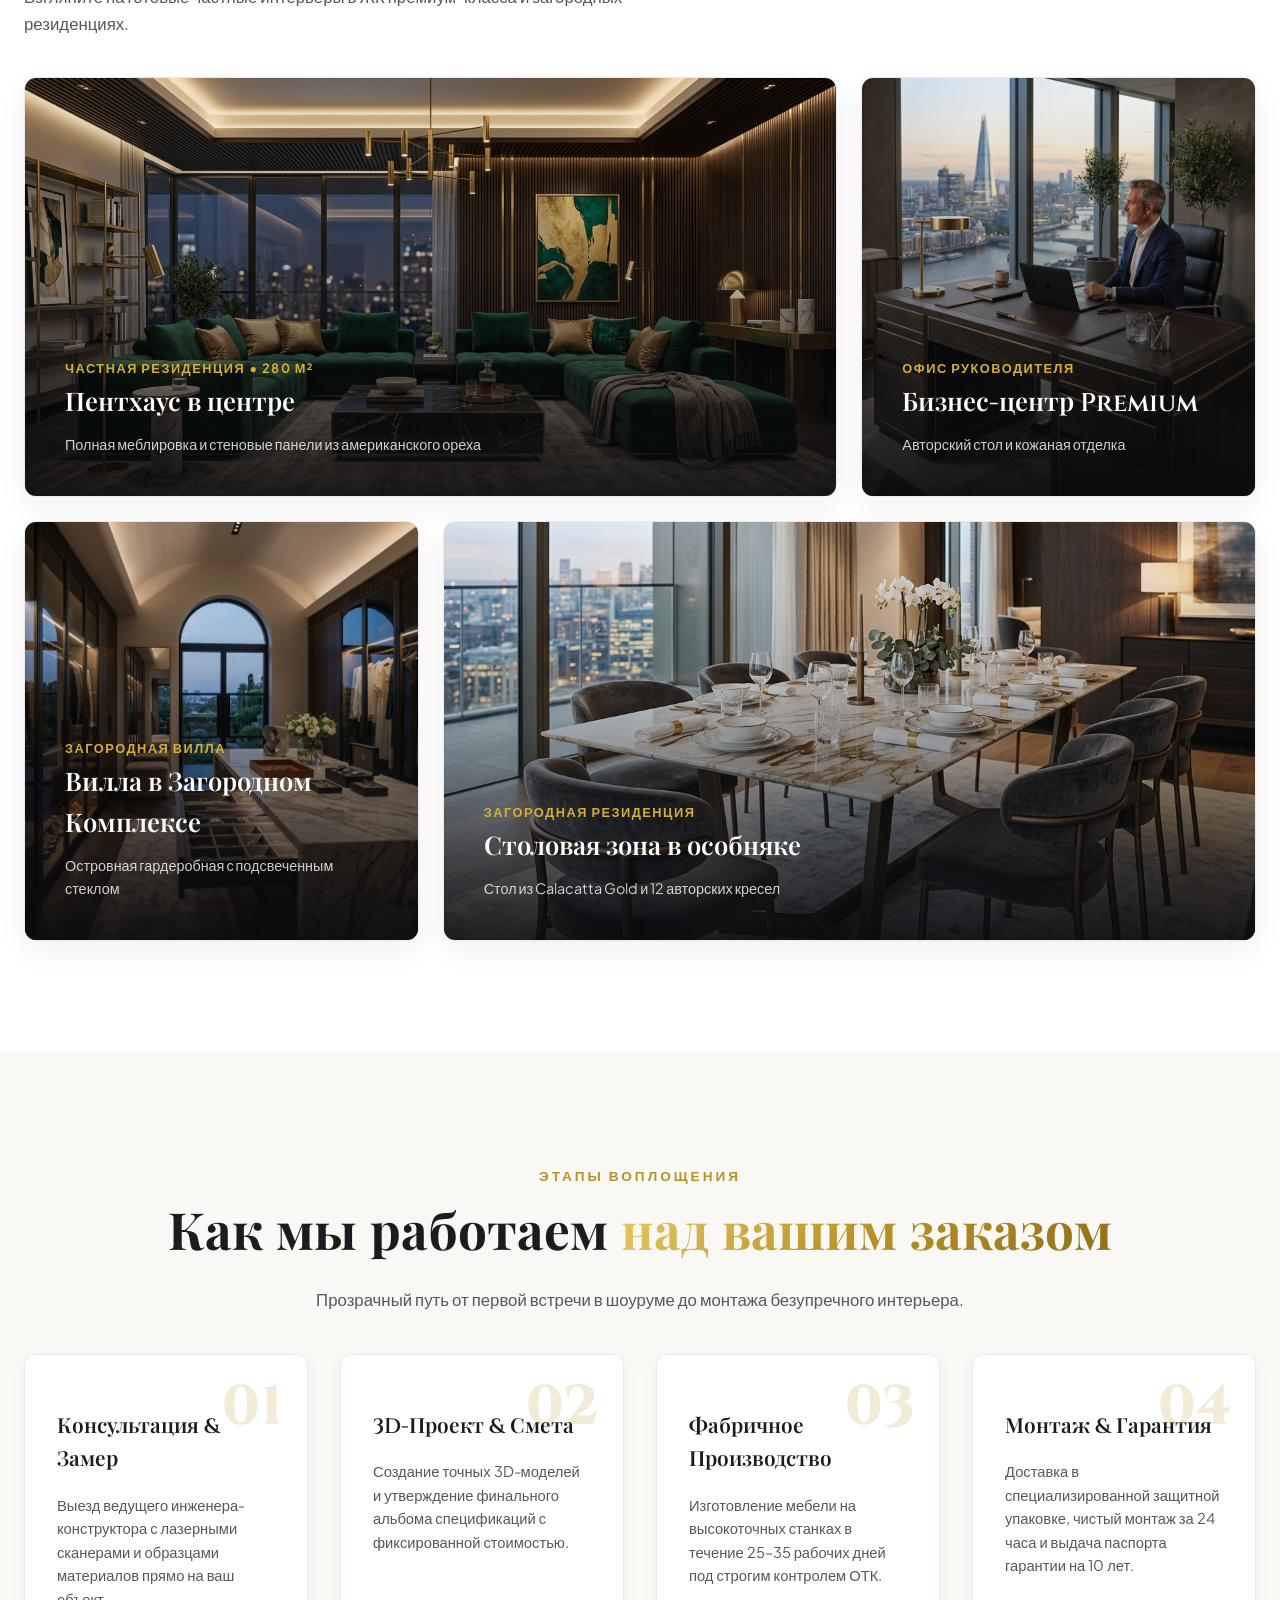
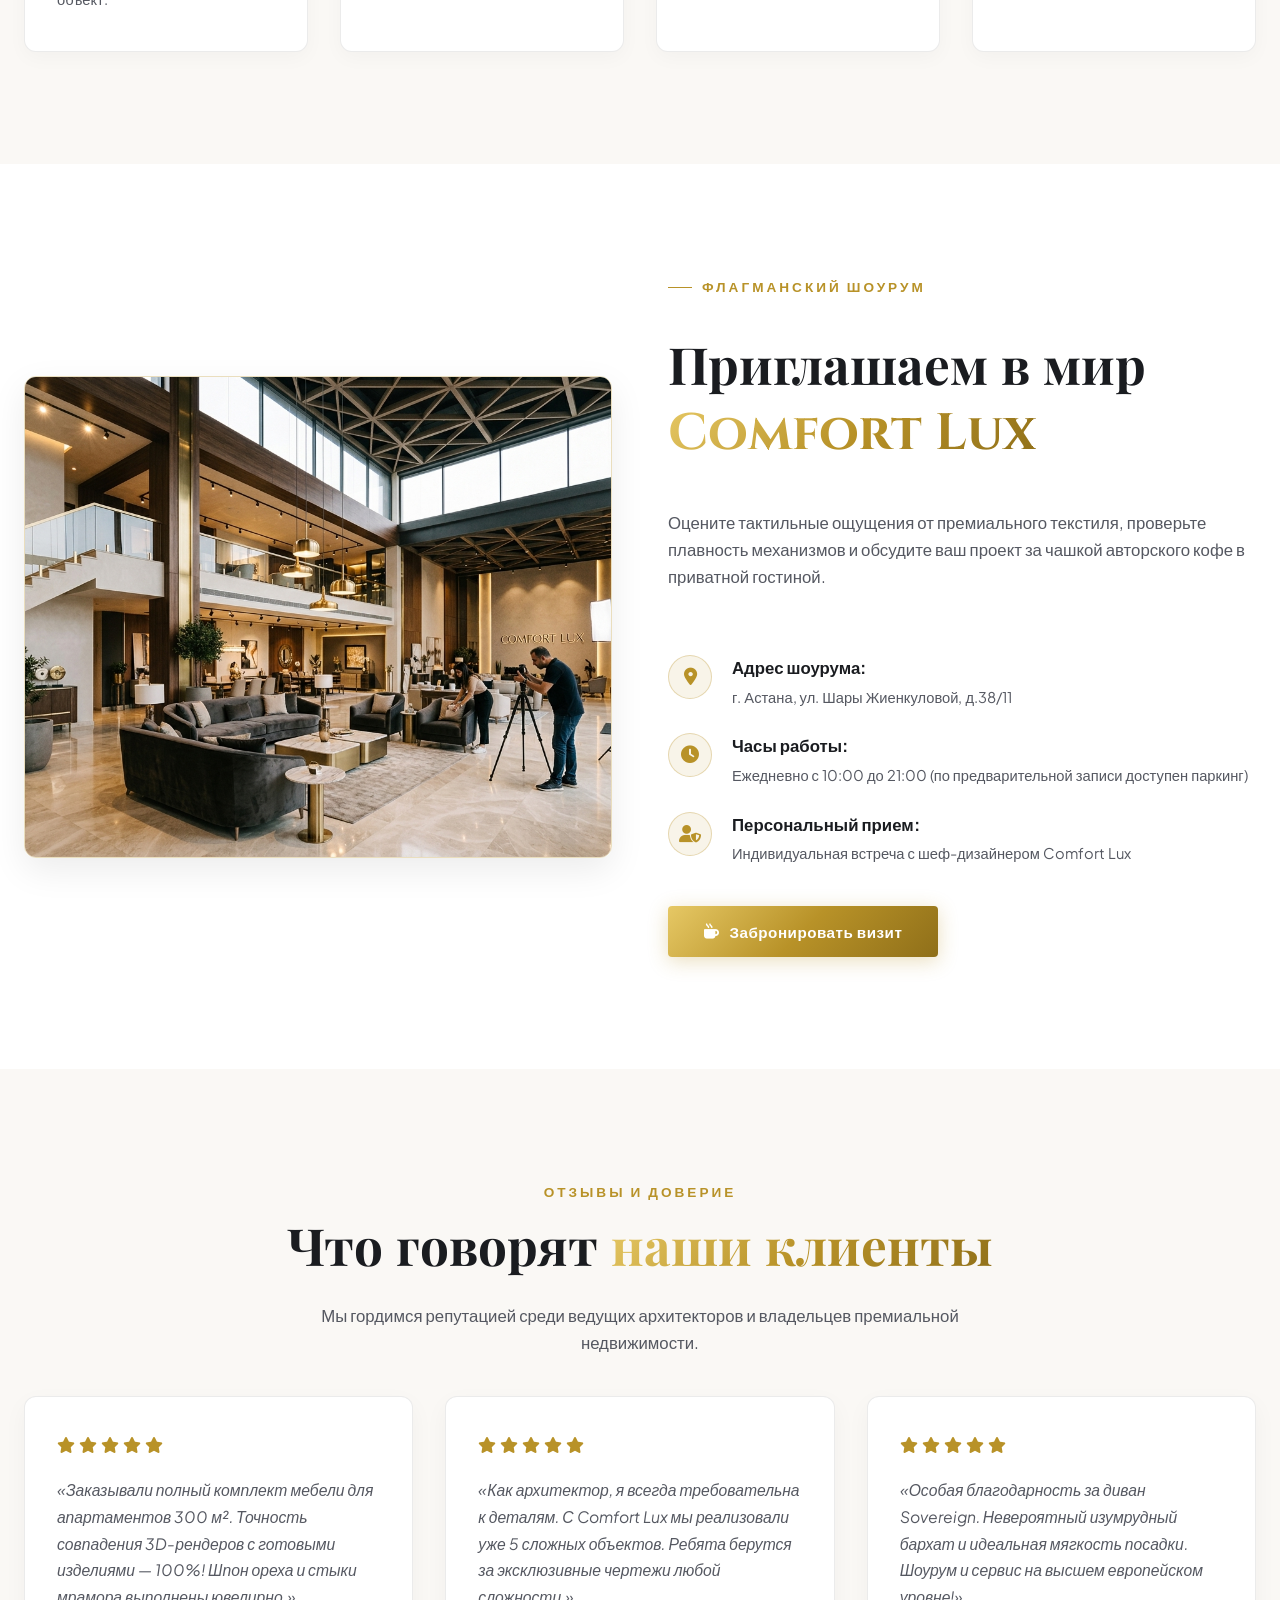
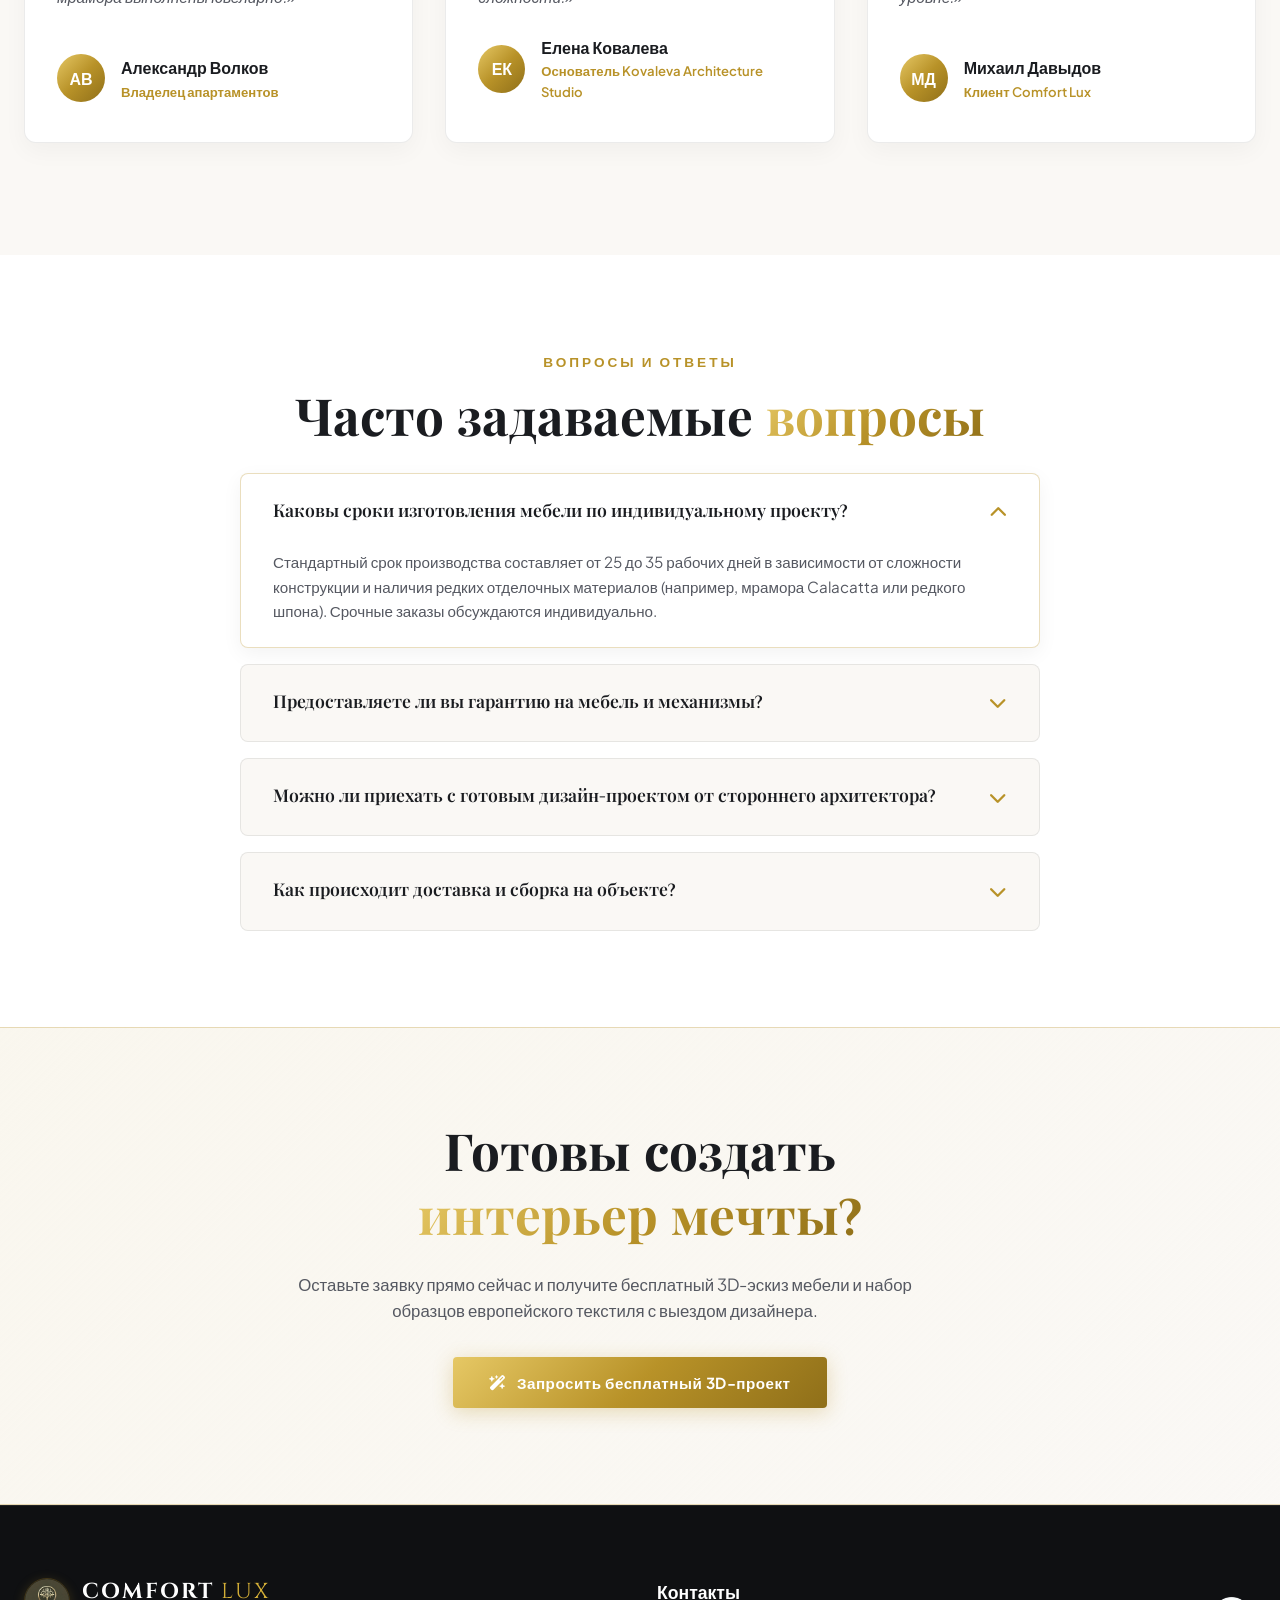
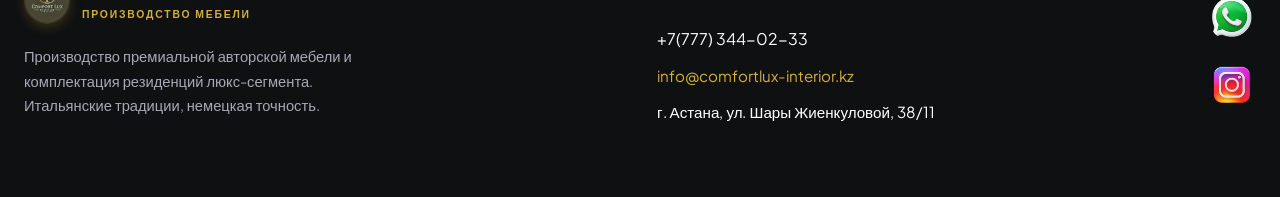
==== commit 514d6008: "fix social icons aligment in mobile menu" ====
--- a/index.html
+++ b/index.html
@@ -63,8 +63,8 @@
       <li><a href="#portfolio" onclick="toggleMobileNav()">Портфолио</a></li>
       <li><a href="#showroom" onclick="toggleMobileNav()">Шоурум</a></li>
       <li><a href="#faq" onclick="toggleMobileNav()">Вопросы и ответы</a></li>
-      <li><a href="https://www.instagram.com/comfort_lux_furniture/" target="_blank" data-content-href="instagram" style="color: var(--gold-primary);"><img src="./assets/icon_instagram.png" alt="Instagram" style="width: 24px; height: 24px; vertical-align: middle; margin-right: 6px;"> Instagram</a></li>
-      <li><a href="https://wa.me/77773440233" target="_blank" data-content-href="whatsapp" style="color: #25D366;"><img src="./assets/icon_whatsapp.png" alt="WhatsApp" style="width: 24px; height: 24px; vertical-align: middle; margin-right: 6px;"> WhatsApp</a></li>
+      <li><a href="https://www.instagram.com/comfort_lux_furniture/" target="_blank" data-content-href="instagram" style="color: var(--gold-primary); display: inline-flex; align-items: center; gap: 8px;"><img src="./assets/icon_instagram.png" alt="Instagram" style="width: 24px; height: 24px; display: inline-block; flex-shrink: 0;"> Instagram</a></li>
+      <li><a href="https://wa.me/77773440233" target="_blank" data-content-href="whatsapp" style="color: #25D366; display: inline-flex; align-items: center; gap: 8px;"><img src="./assets/icon_whatsapp.png" alt="WhatsApp" style="width: 24px; height: 24px; display: inline-block; flex-shrink: 0;"> WhatsApp</a></li>
     </ul>
     <button class="btn-primary" onclick="toggleMobileNav(); openModal('modal-consultation');" style="margin-top: auto;">
       <i class="fa-solid fa-phone"></i> Заказать консультацию
--- a/styles.css
+++ b/styles.css
@@ -443,6 +443,13 @@
   font-size: 1.2rem;
   font-weight: 600;
   color: var(--text-main);
+  display: inline-flex;
+  align-items: center;
+  gap: 0.6rem;
+}
+.mobile-nav-links a img {
+  display: inline-block;
+  flex-shrink: 0;
 }
 
 /* HERO SECTION */
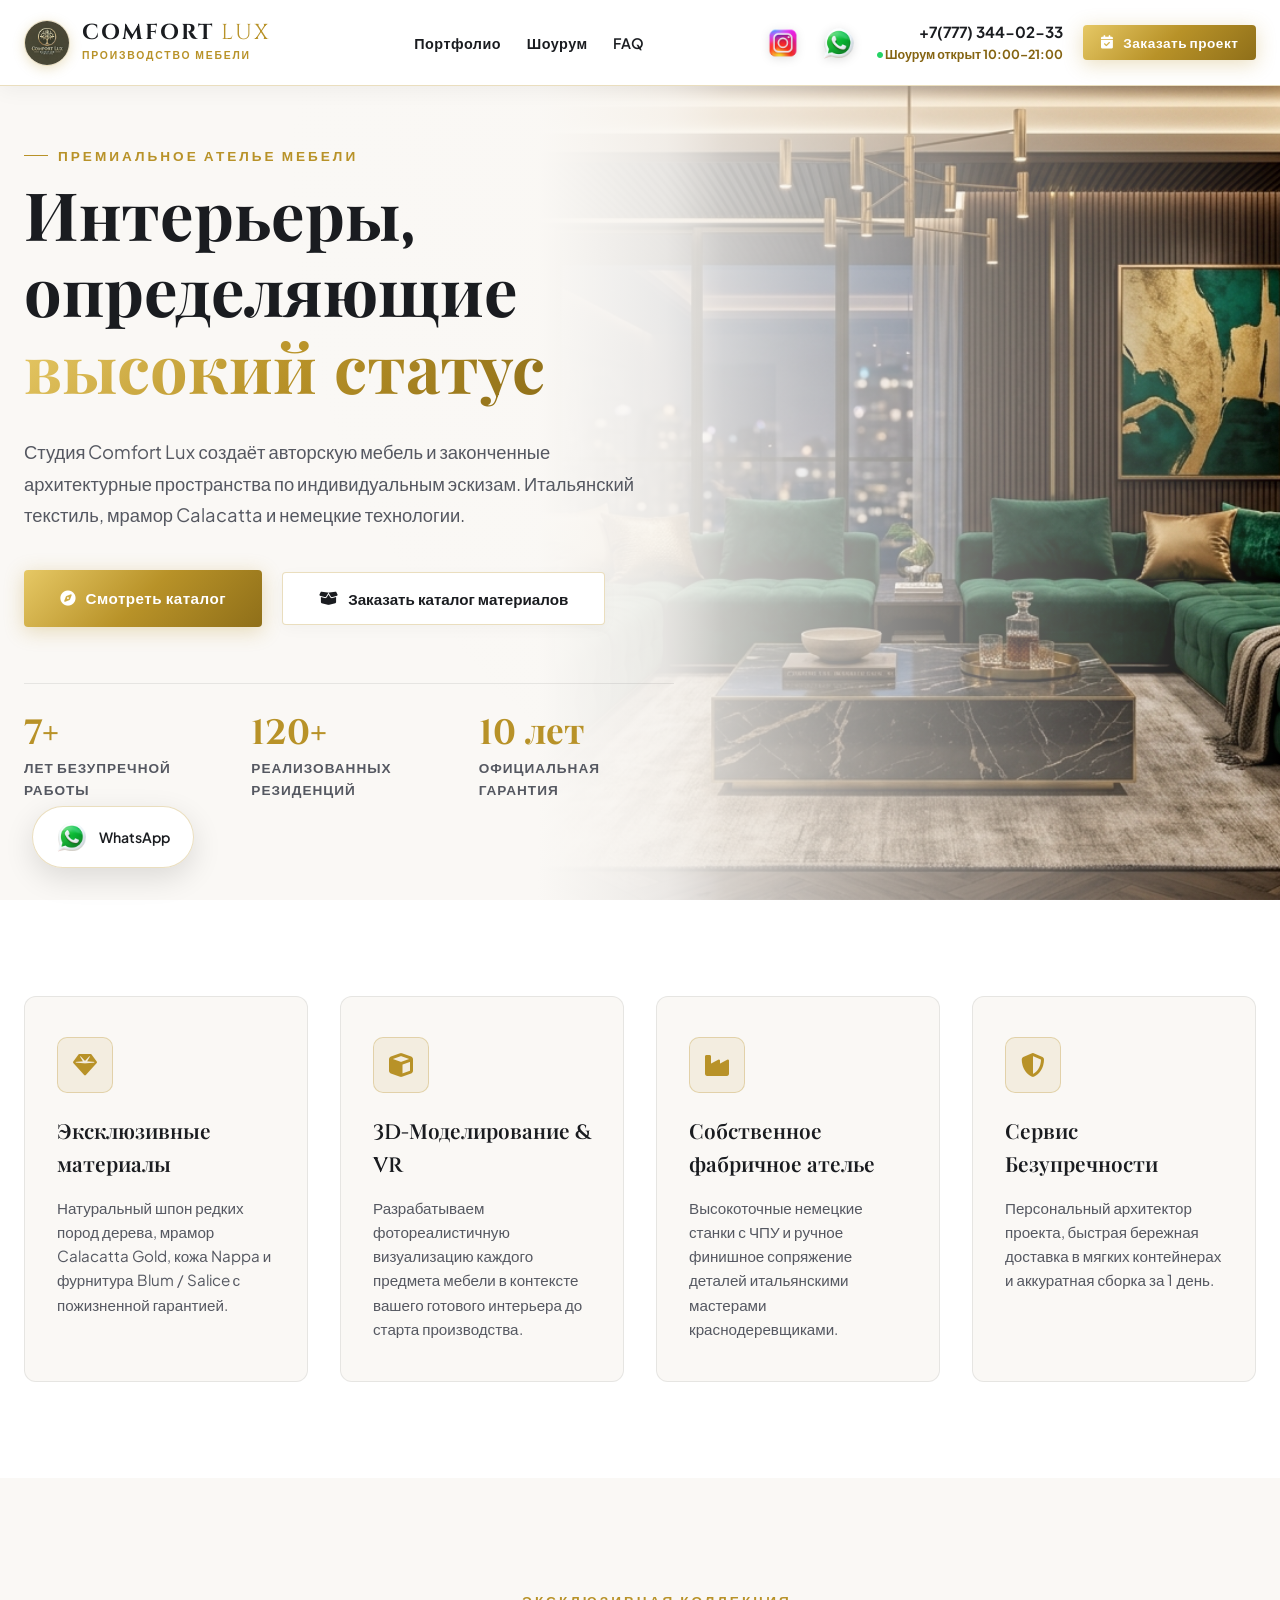
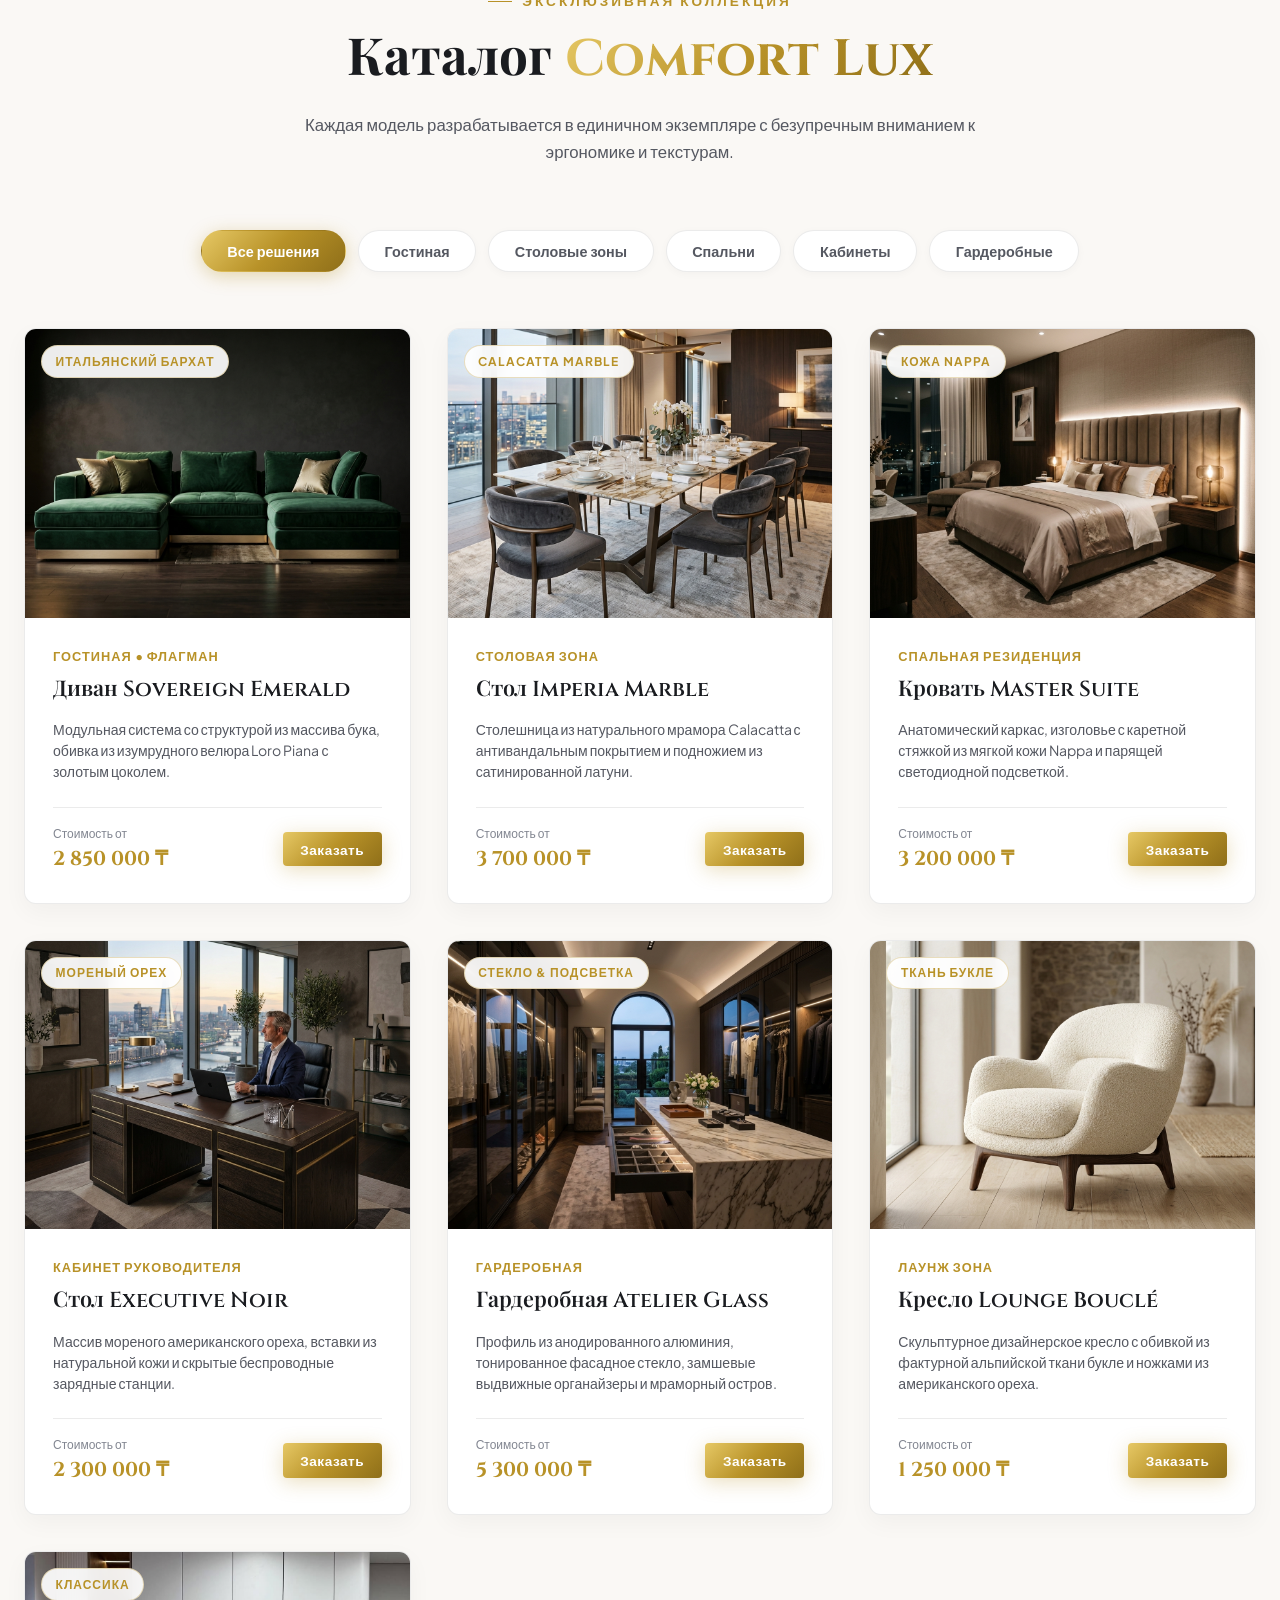
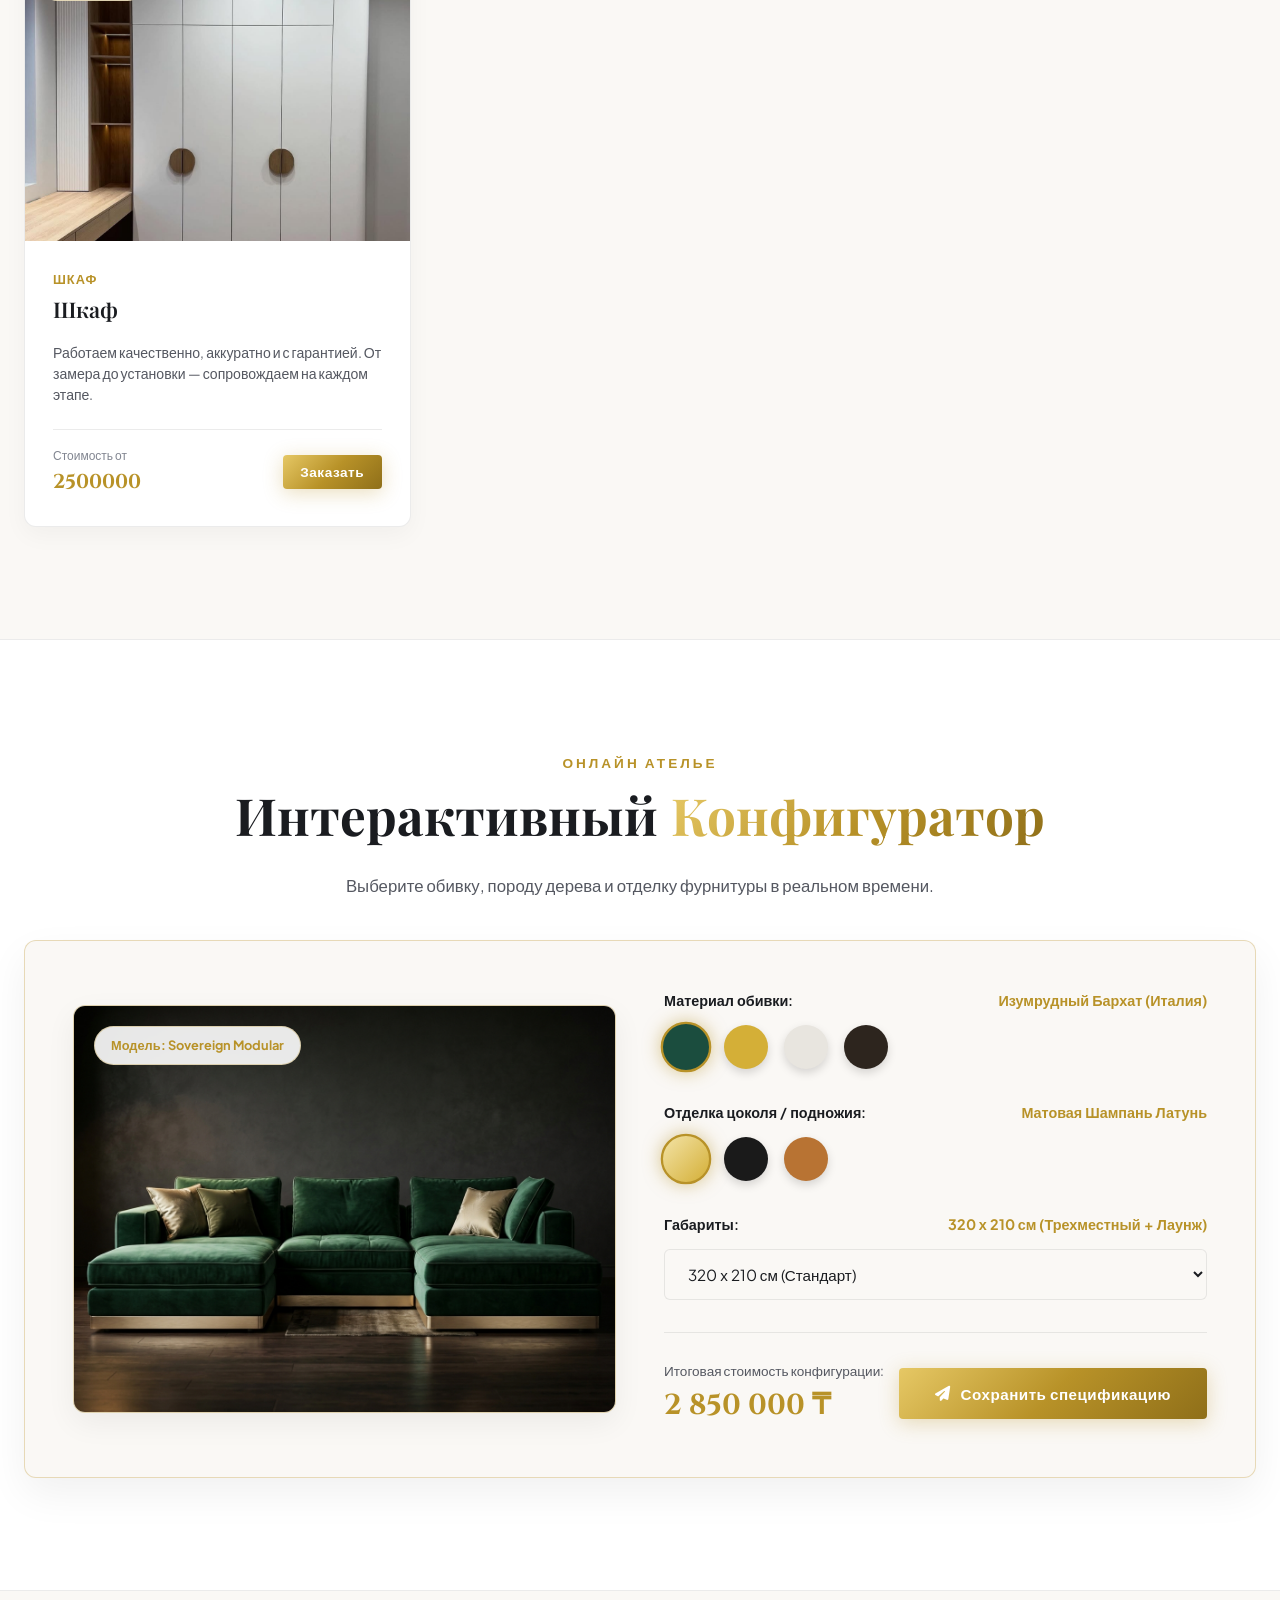
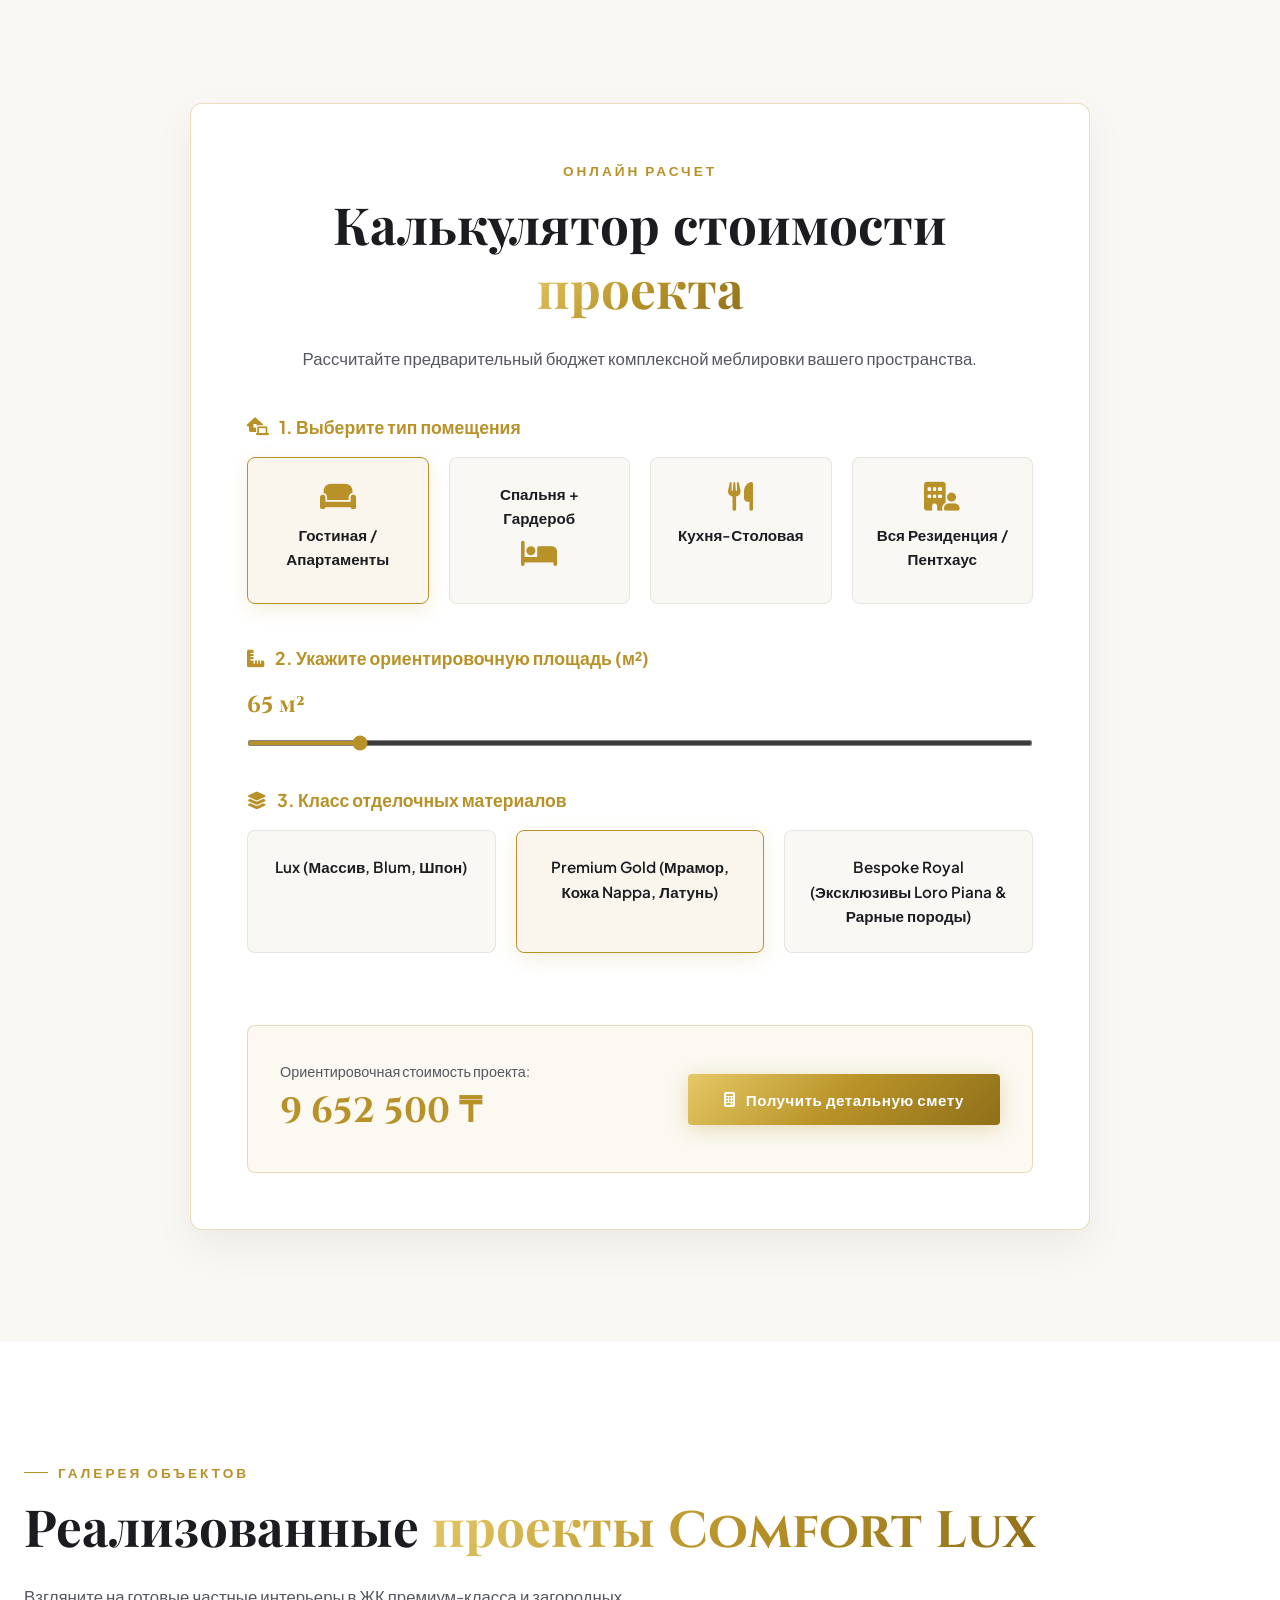
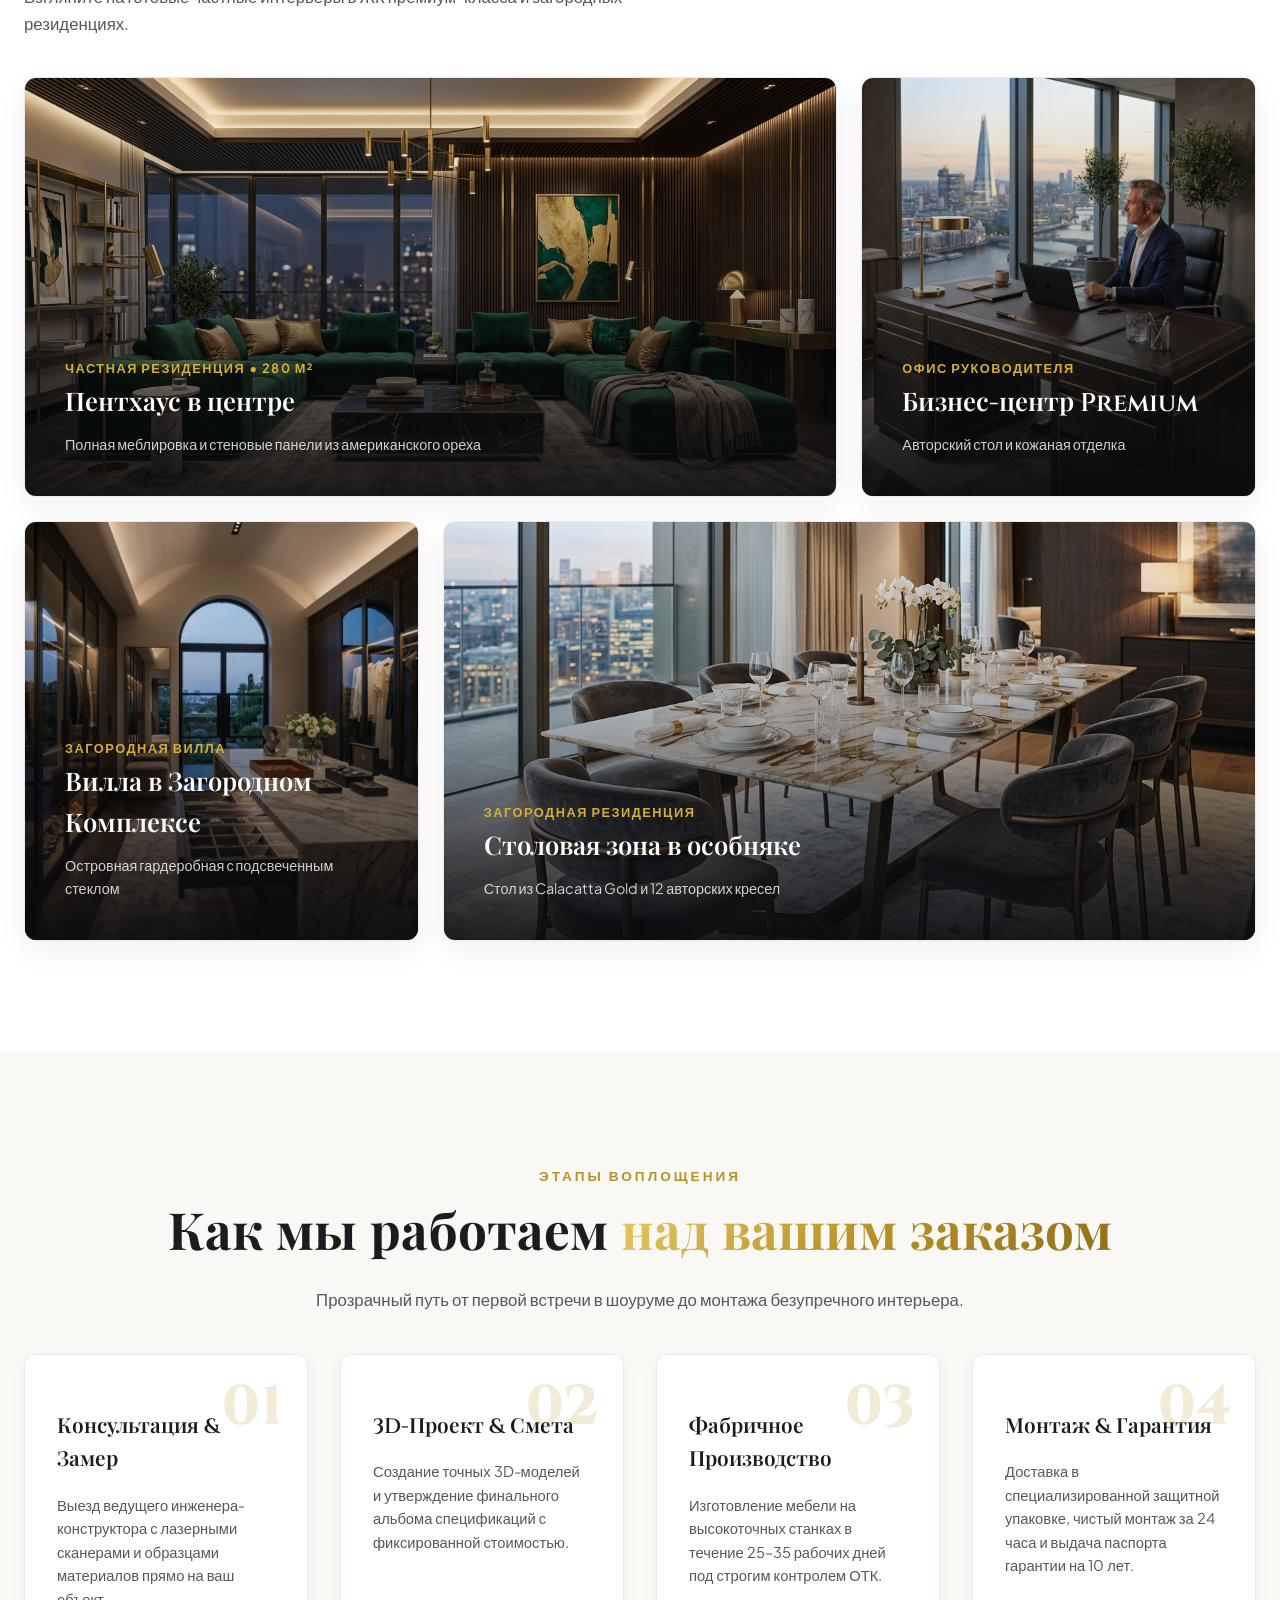
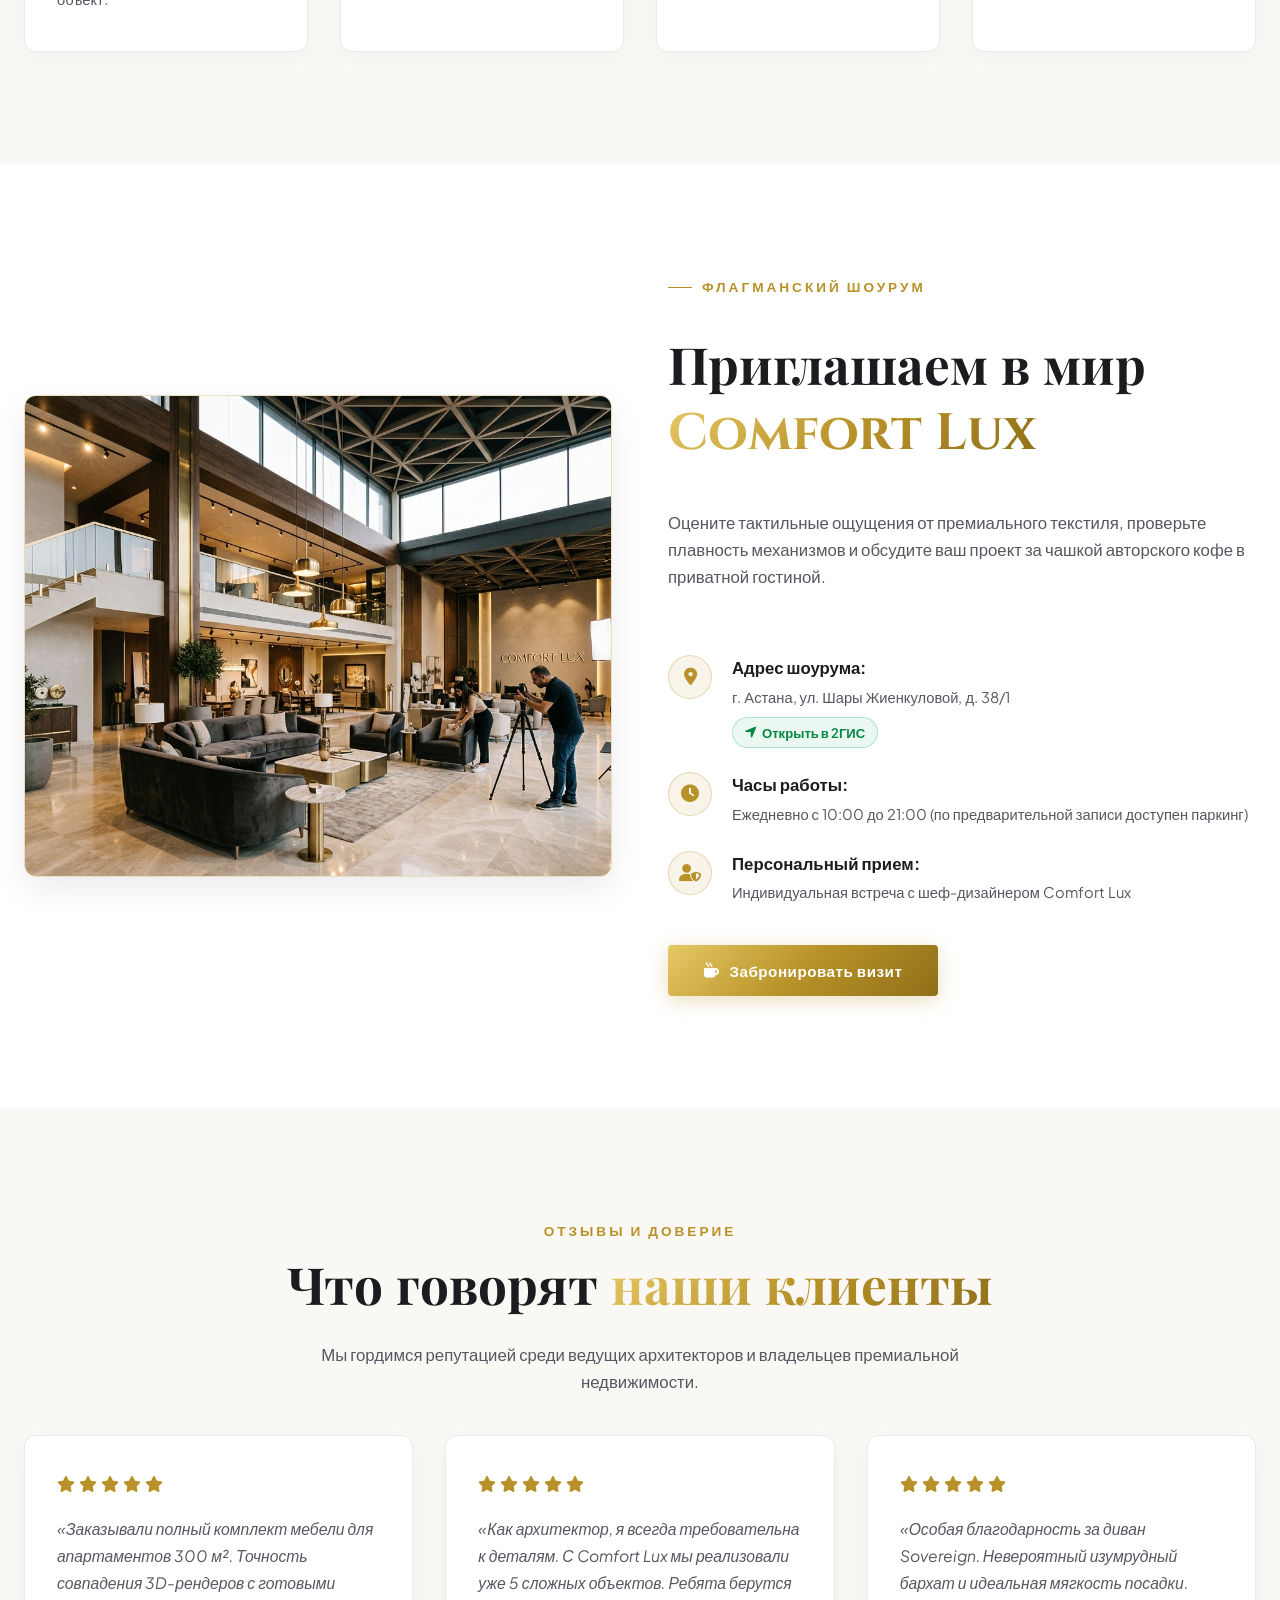
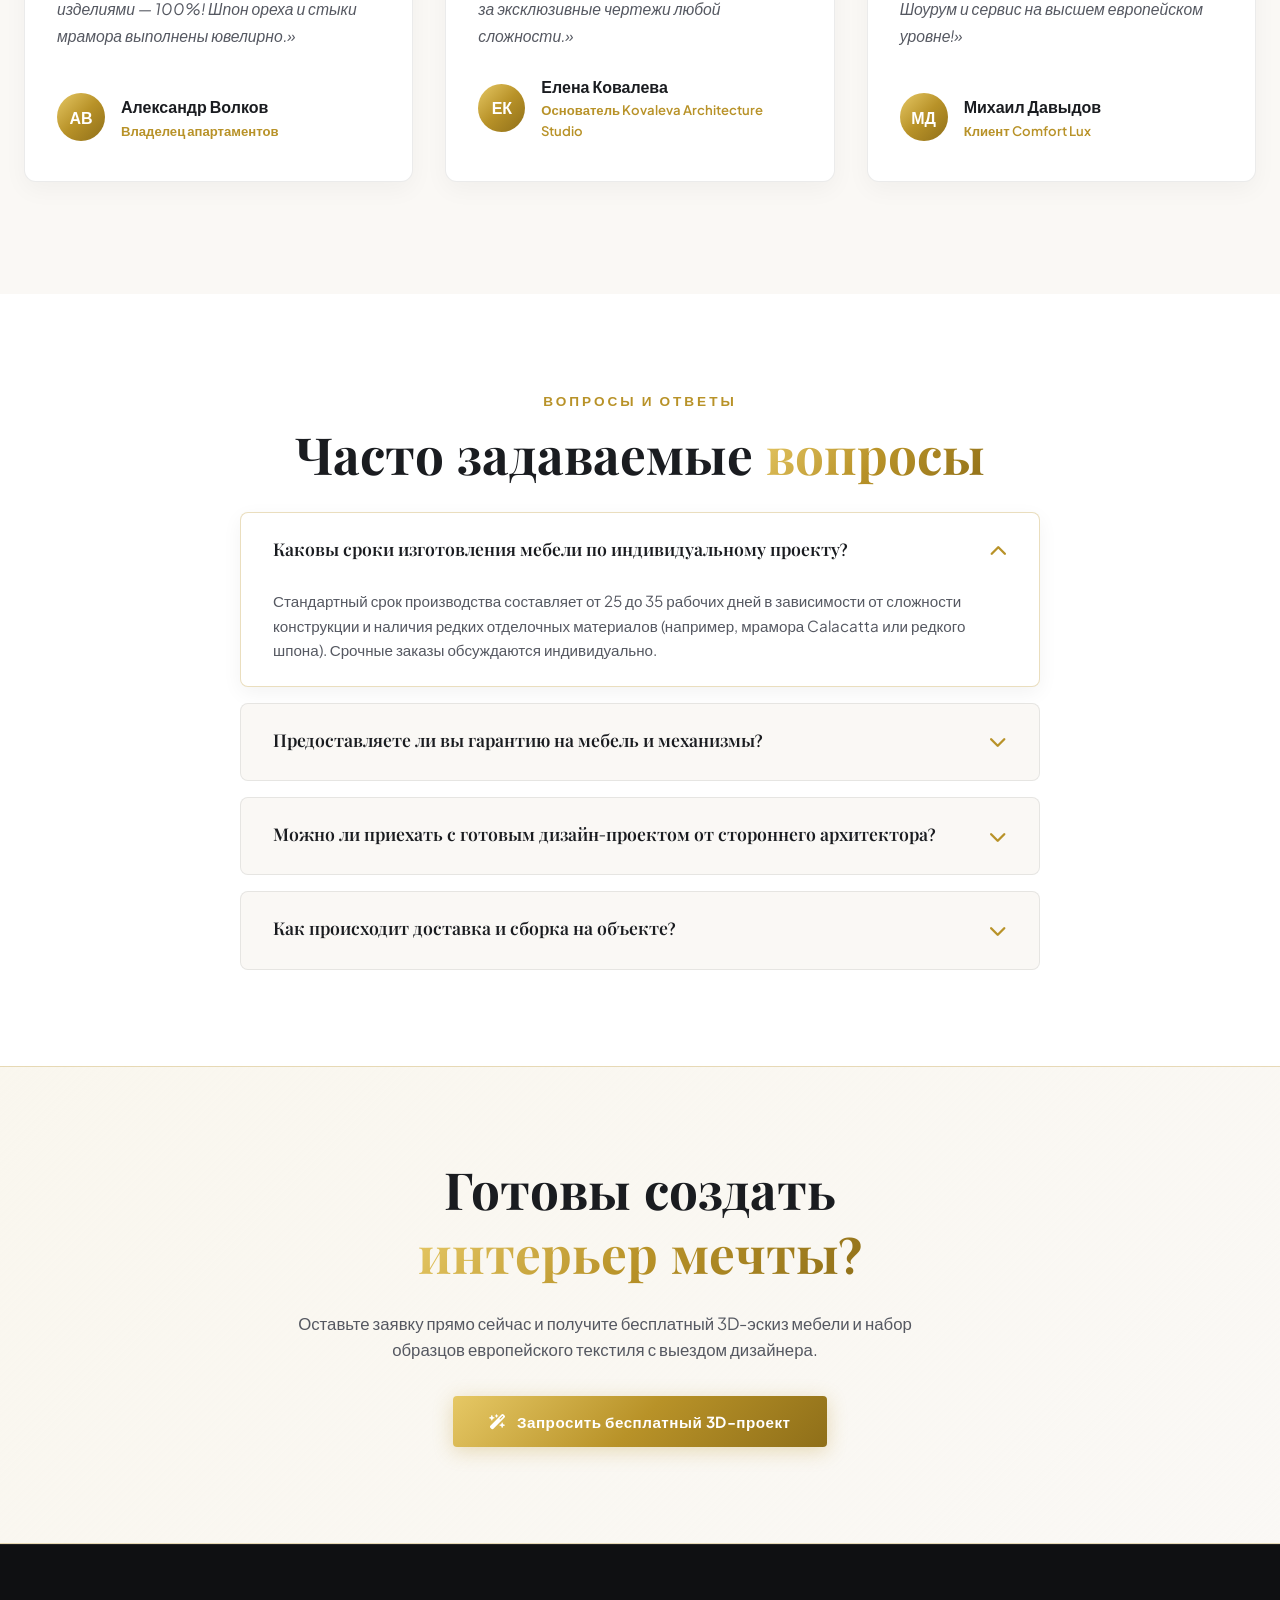
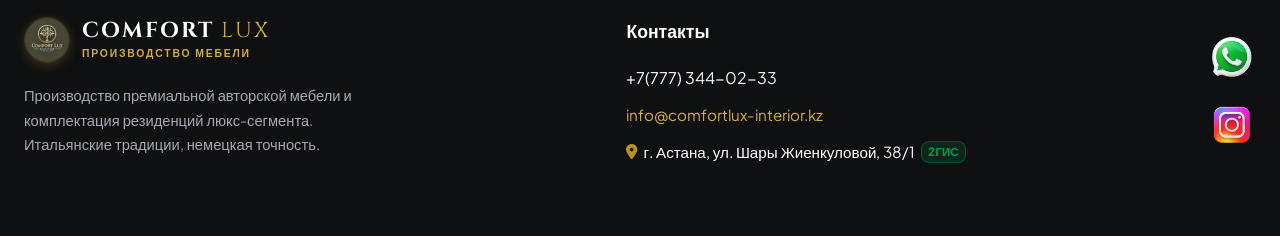
==== commit c02ce5c9: "add 2gis link to showroom address" ====
--- a/index.html
+++ b/index.html
@@ -537,7 +537,10 @@
             <div class="info-icon"><i class="fa-solid fa-location-dot"></i></div>
             <div class="info-text">
               <h4>Адрес шоурума:</h4>
-              <p>г. Астана, ул. Шары Жиенкуловой, д.38/1​1</p>
+              <p>г. Астана, ул. Шары Жиенкуловой, д. 38/1</p>
+              <a href="https://2gis.kz/astana/inside/9570784863375216/firm/70000001101374445" target="_blank" rel="noopener noreferrer" class="gis-link">
+                <i class="fa-solid fa-location-arrow"></i> Открыть в 2ГИС
+              </a>
             </div>
           </div>
 
@@ -707,7 +710,11 @@
           <ul class="footer-links">
             <li class="footer-phone" data-content="phone">+7(777) 344-02-33</li>
             <li class="footer-email">info@comfortlux-interior.kz</li>
-            <li class="footer-address">г. Астана, ул. Шары Жиенкуловой, 38/11</li>
+            <li class="footer-address">
+              <a href="https://2gis.kz/astana/geo/9570784863375216" target="_blank" rel="noopener noreferrer" class="footer-gis-link">
+                <i class="fa-solid fa-location-dot" style="color: var(--gold-primary); margin-right: 6px;"></i>г. Астана, ул. Шары Жиенкуловой, 38/1 <span class="footer-gis-badge">2ГИС</span>
+              </a>
+            </li>
           </ul>
         </div>
 
@@ -788,7 +795,7 @@
         </div>
         <div class="form-group">
           <label class="form-label">Адрес доставки бокса *</label>
-          <input type="text" class="form-input" placeholder="г. Астана, Шары Жиенкуловой, 38/1​1" required>
+          <input type="text" class="form-input" placeholder="г. Астана, ул. Шары Жиенкуловой, 38/1" required>
         </div>
         <button type="submit" class="btn-primary" style="width: 100%; margin-top: 0.5rem;">
           <i class="fa-solid fa-box"></i> Заказать выездной бокс
--- a/styles.css
+++ b/styles.css
@@ -1198,6 +1198,28 @@
   font-size: 0.92rem;
   color: var(--text-muted);
 }
+.gis-link {
+  display: inline-flex;
+  align-items: center;
+  gap: 6px;
+  margin-top: 8px;
+  font-size: 0.82rem;
+  font-weight: 600;
+  color: #008744;
+  background: rgba(0, 166, 81, 0.08);
+  border: 1px solid rgba(0, 166, 81, 0.25);
+  padding: 4px 12px;
+  border-radius: 20px;
+  text-decoration: none;
+  transition: var(--transition-fast);
+}
+.gis-link:hover {
+  background: #00A651;
+  color: #FFFFFF;
+  border-color: #00A651;
+  transform: translateY(-1px);
+  box-shadow: 0 4px 12px rgba(0, 166, 81, 0.25);
+}
 
 /* TESTIMONIALS */
 .testimonials {
@@ -1395,6 +1417,33 @@
 .footer-address {
   color: #FFFFFF;
   font-size: 0.95rem;
+}
+.footer-gis-link {
+  color: #FFFFFF;
+  text-decoration: none;
+  display: inline-flex;
+  align-items: center;
+  transition: color var(--transition-fast);
+}
+.footer-gis-link:hover {
+  color: var(--gold-light);
+}
+.footer-gis-badge {
+  display: inline-block;
+  font-size: 0.72rem;
+  font-weight: 700;
+  color: #00A651;
+  background: rgba(0, 166, 81, 0.15);
+  border: 1px solid rgba(0, 166, 81, 0.35);
+  padding: 1px 6px;
+  border-radius: 8px;
+  margin-left: 6px;
+  vertical-align: middle;
+  transition: var(--transition-fast);
+}
+.footer-gis-link:hover .footer-gis-badge {
+  background: #00A651;
+  color: #FFFFFF;
 }
 
 .footer-col-social {
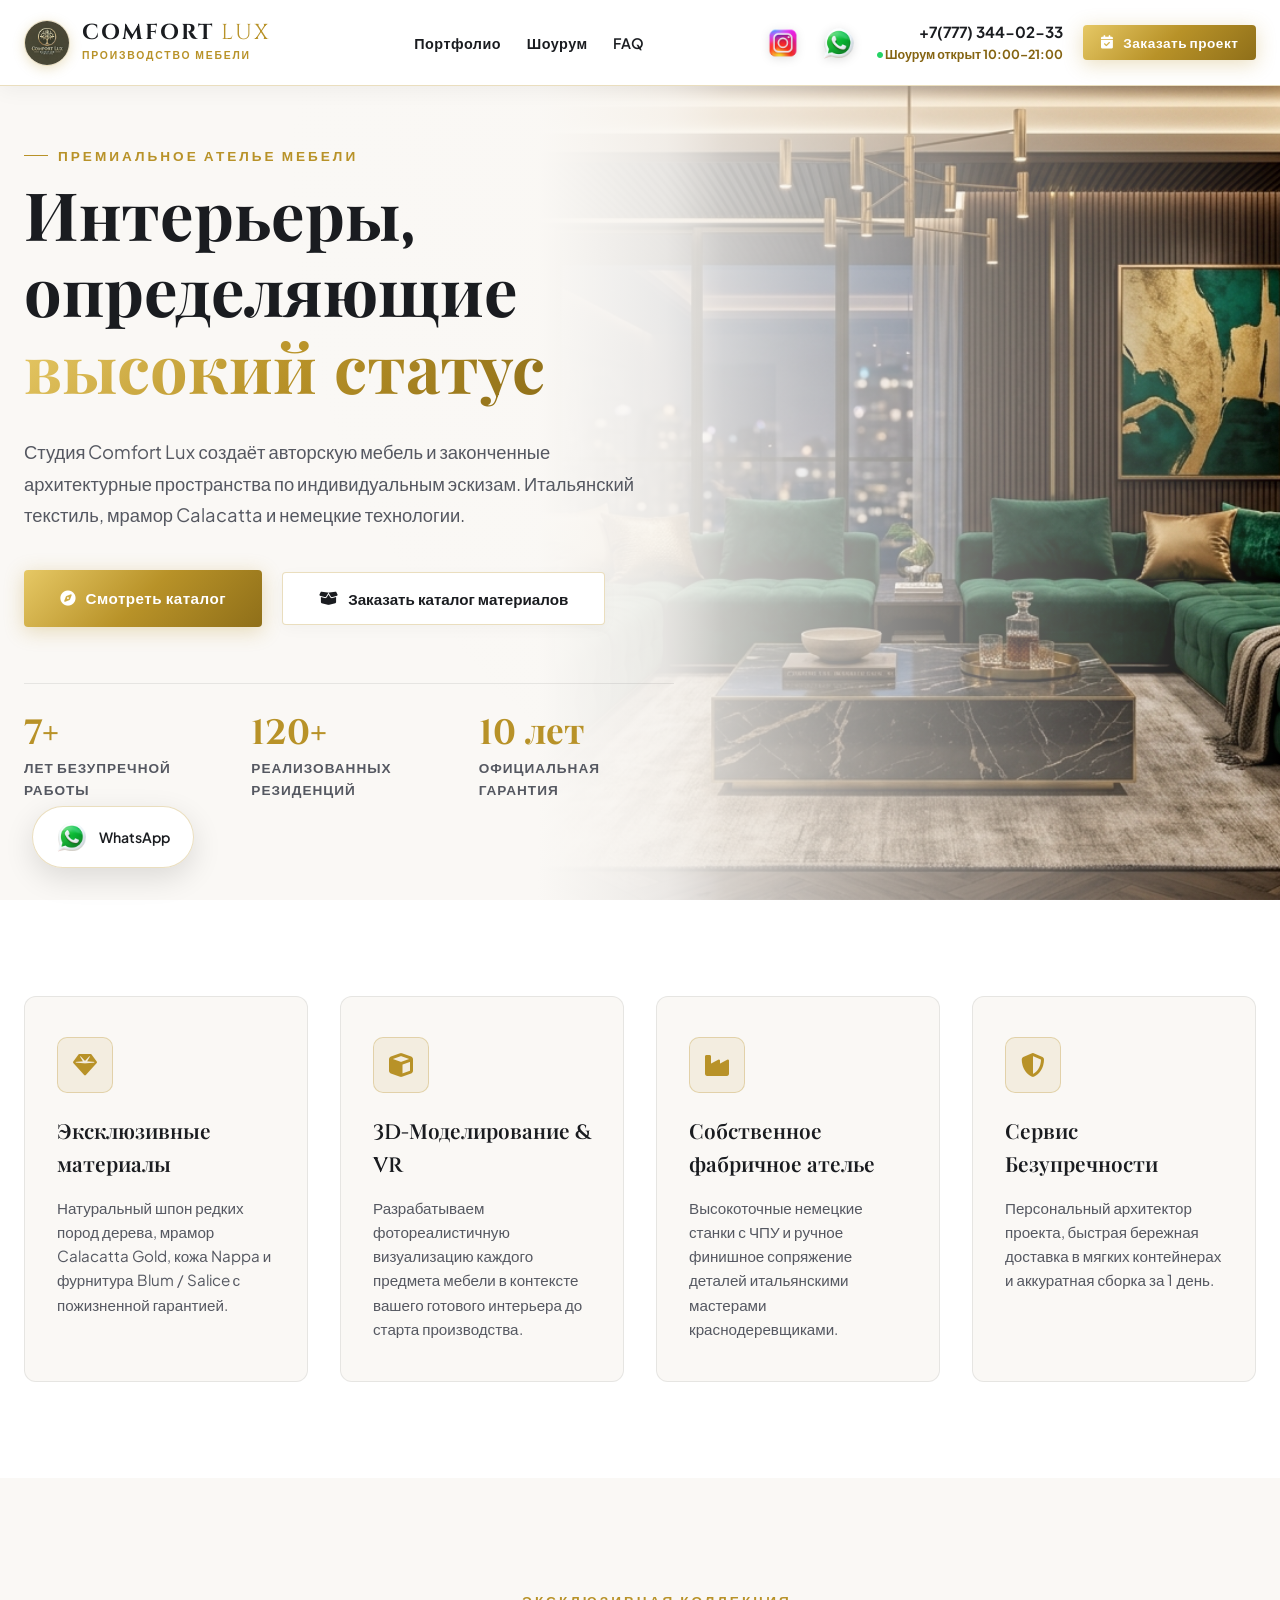
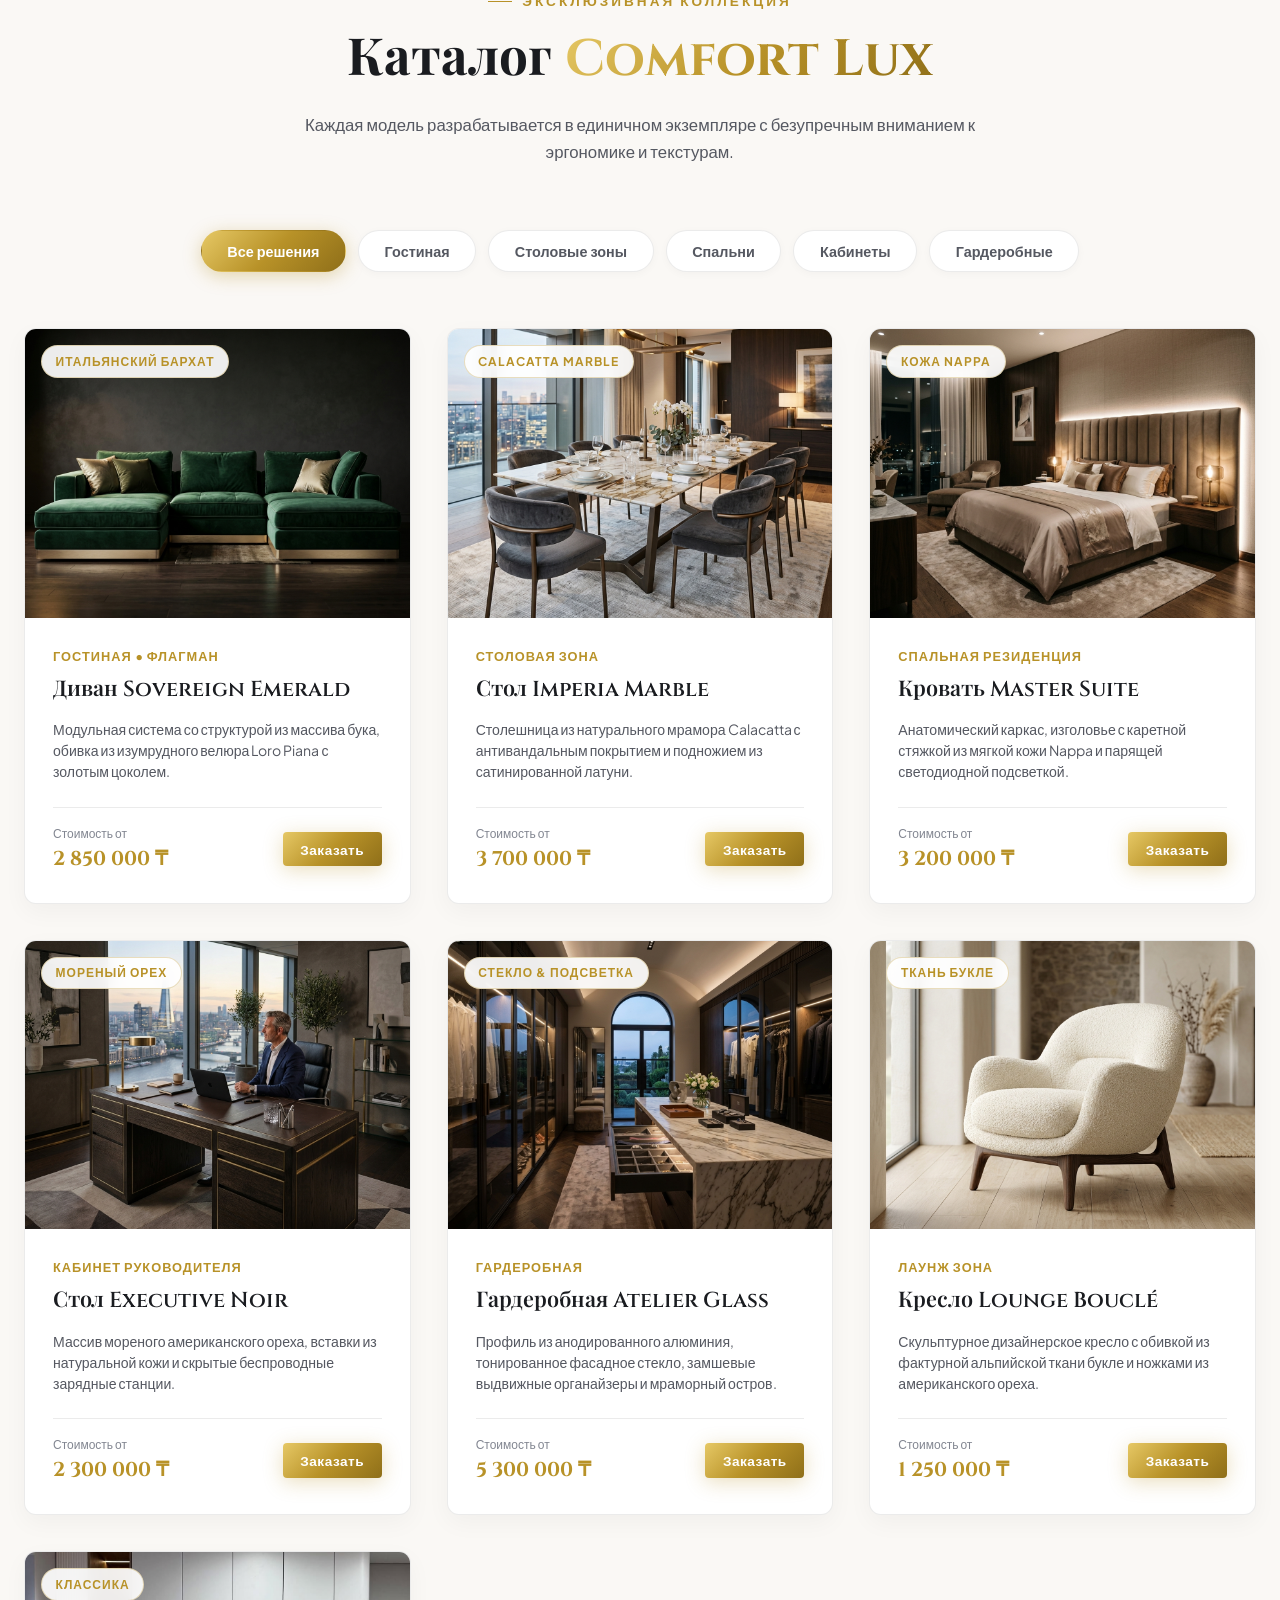
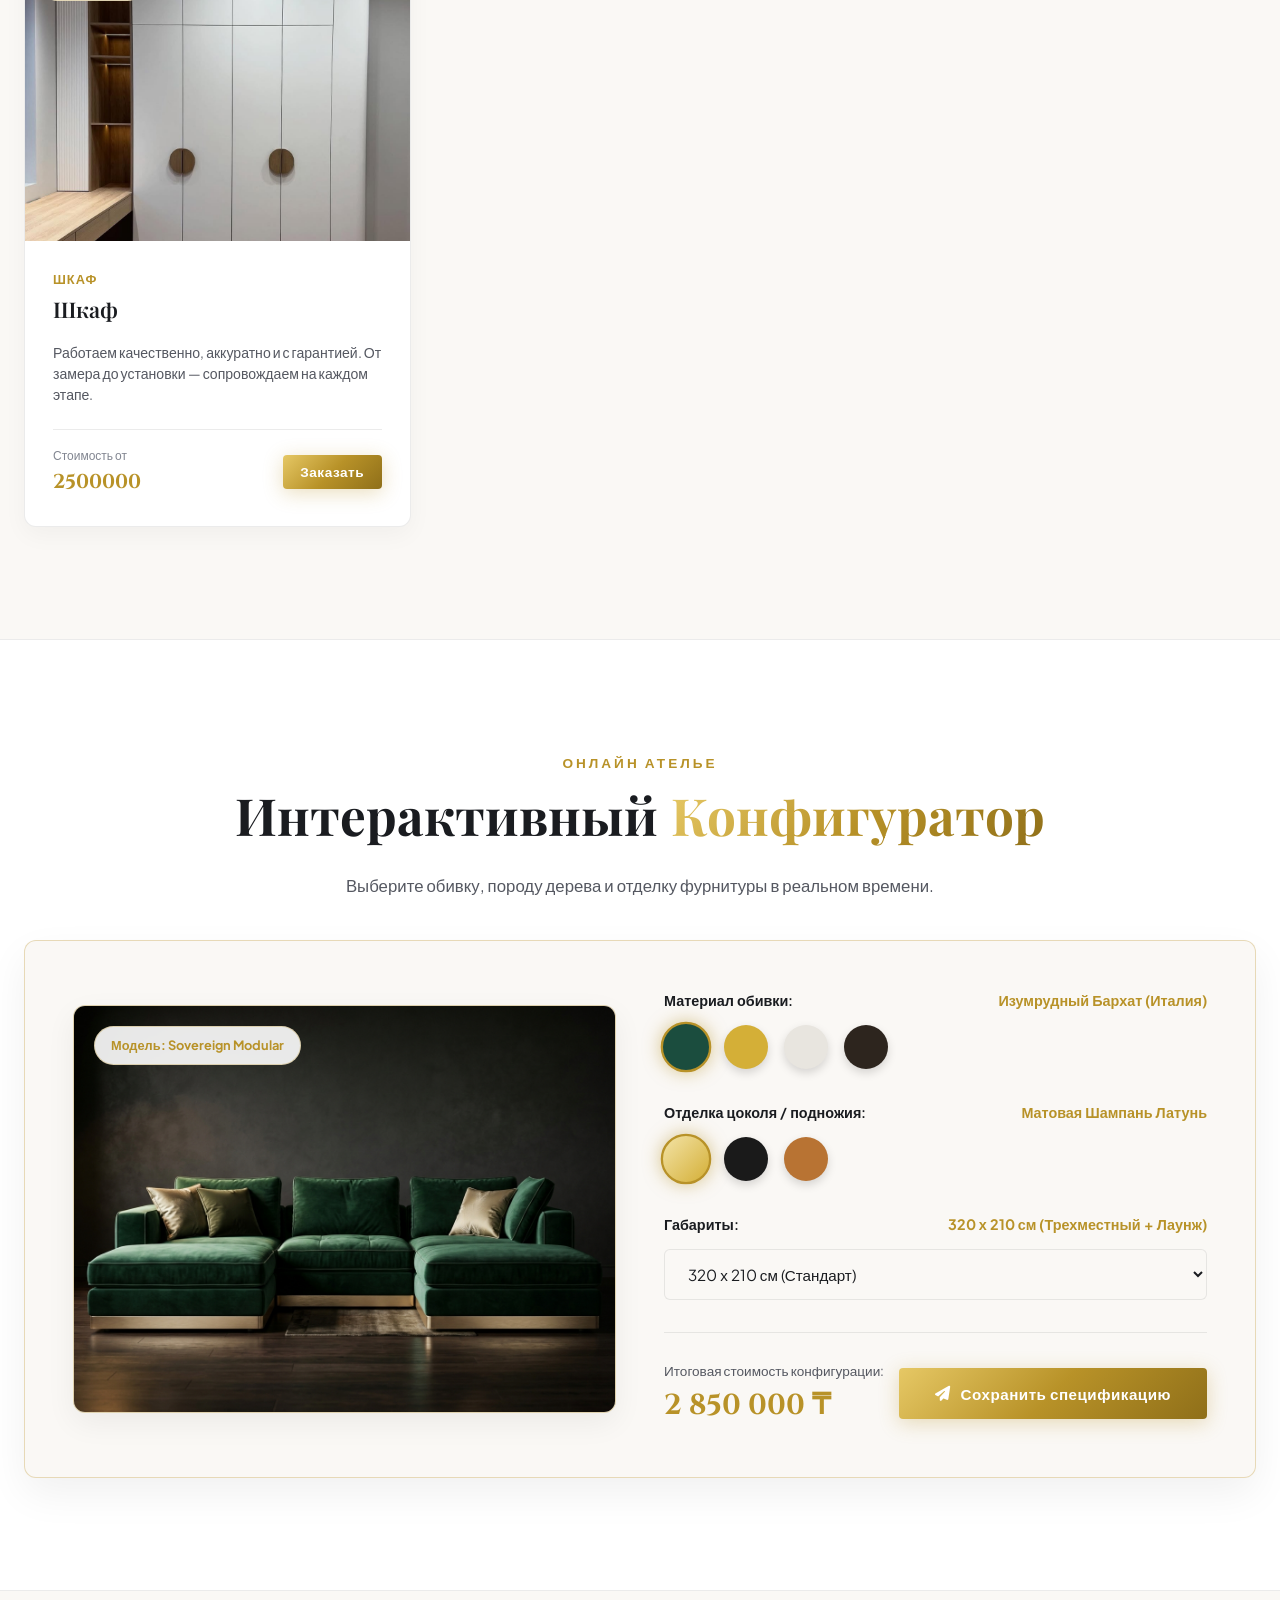
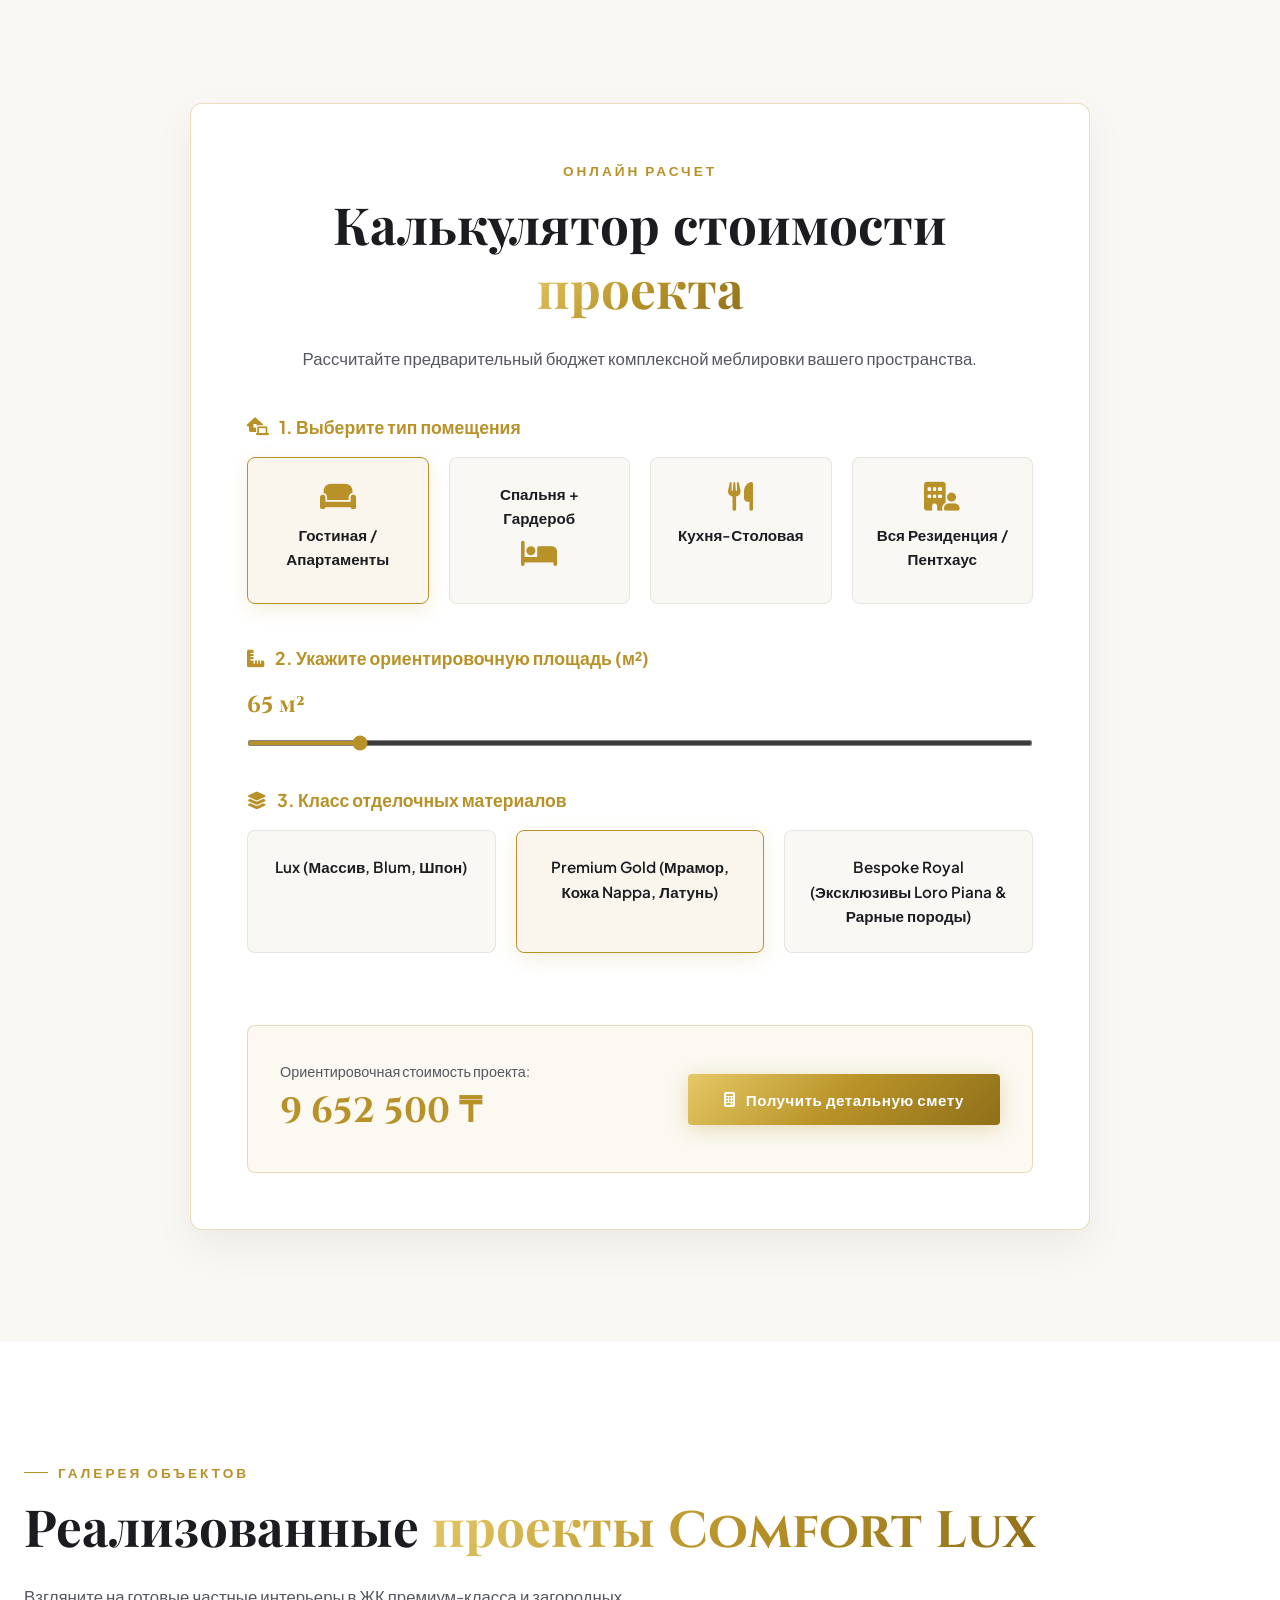
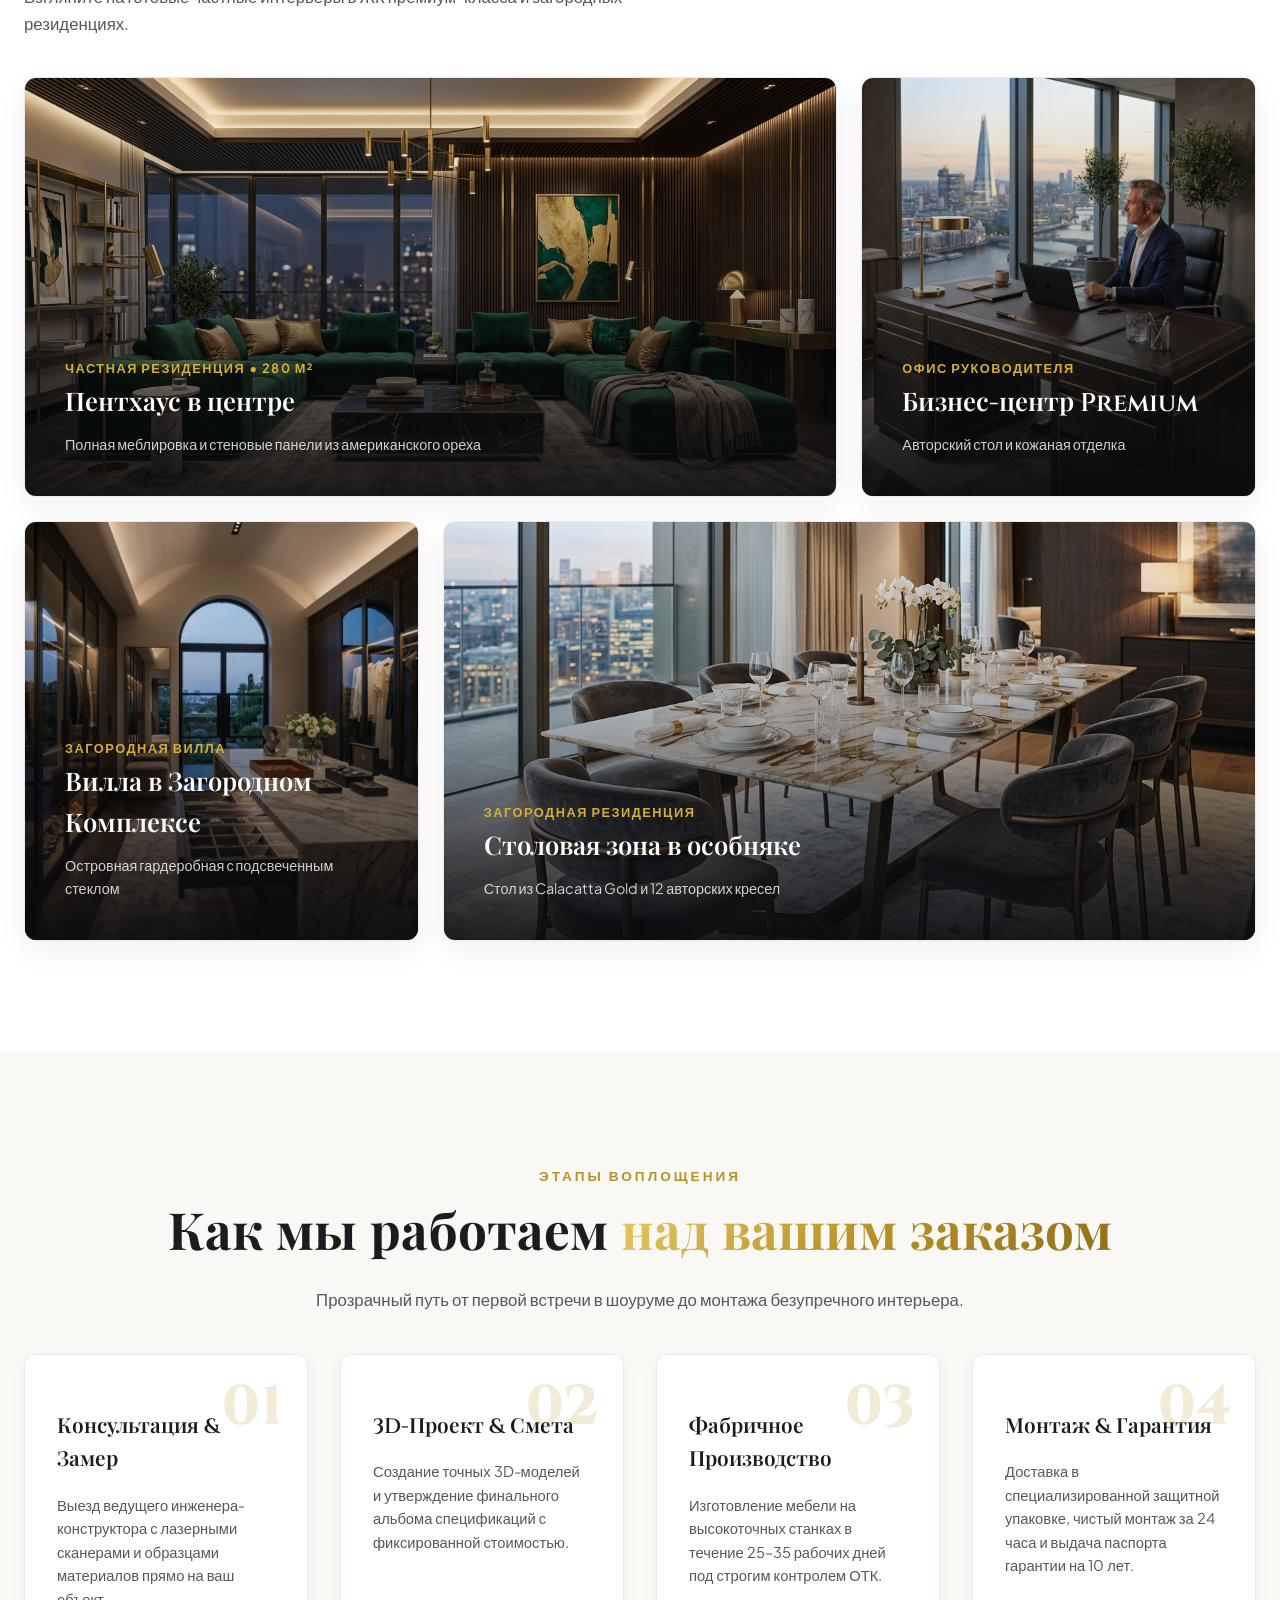
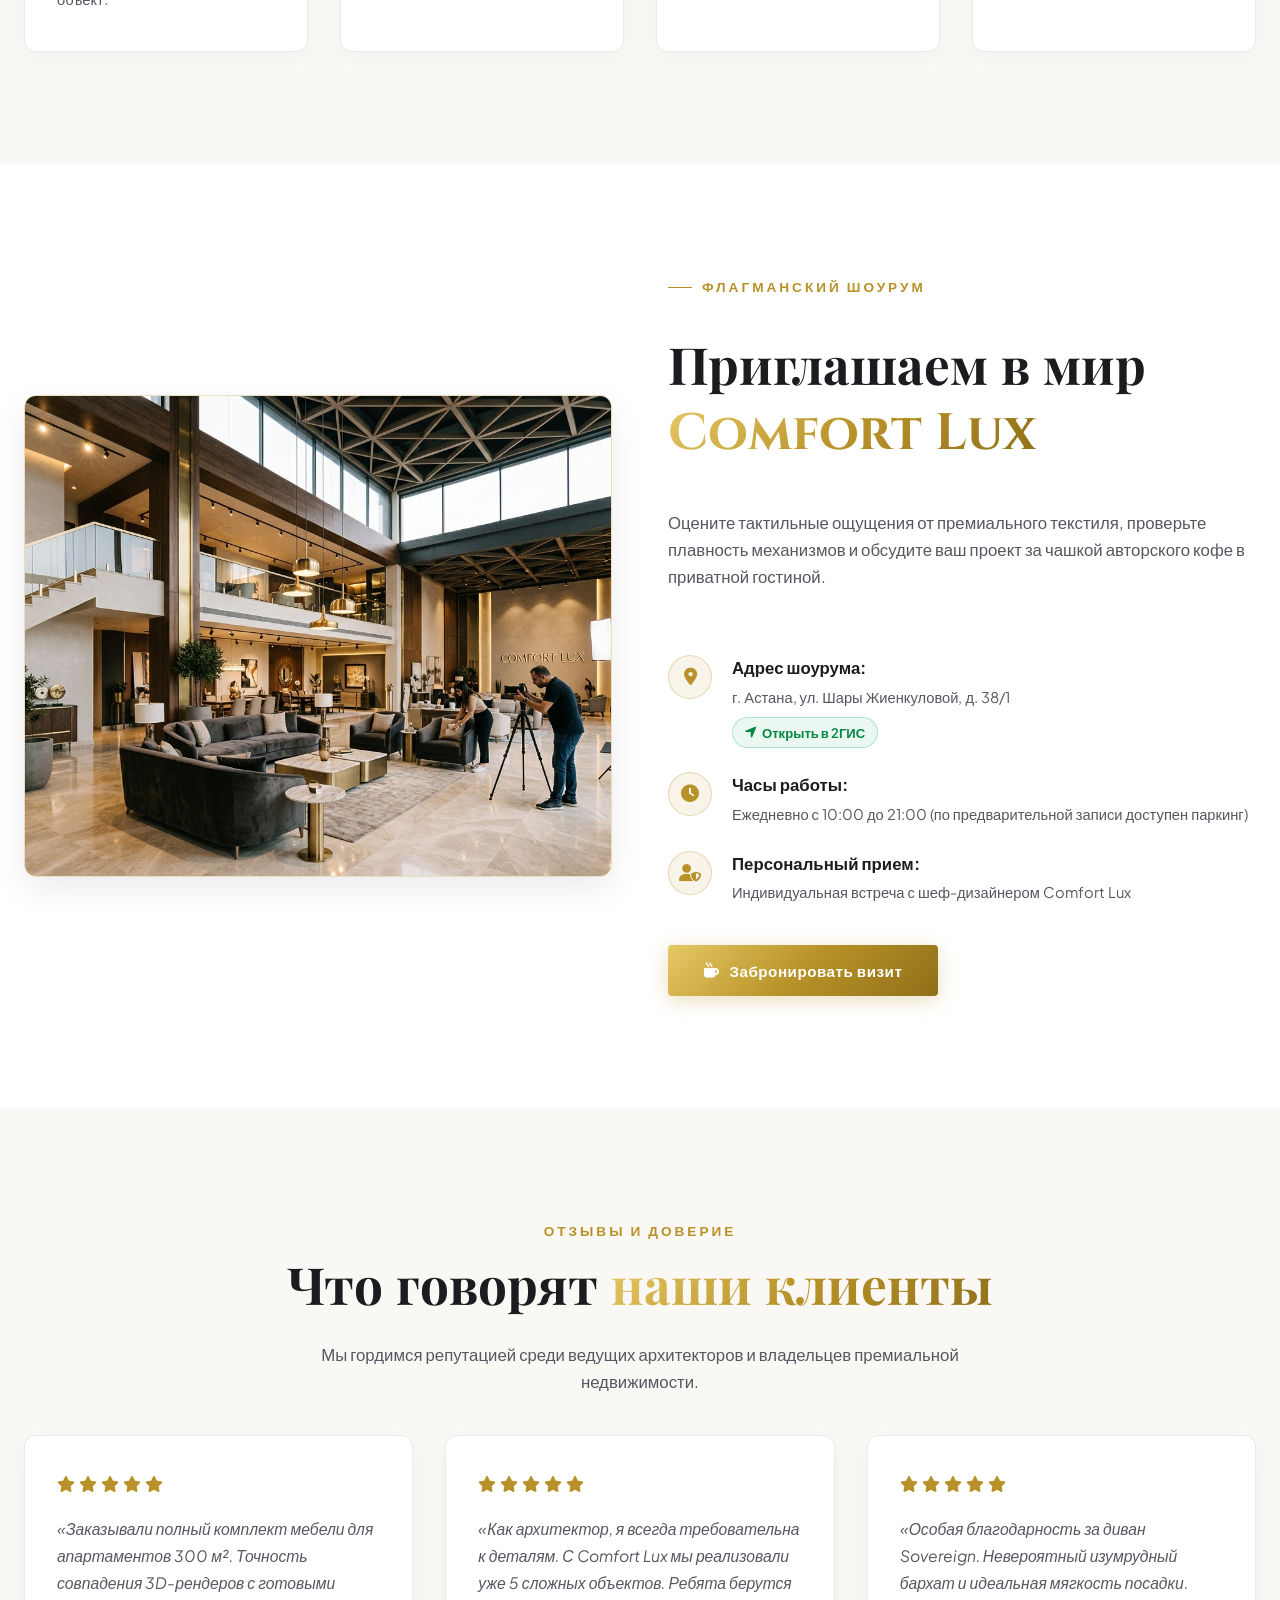
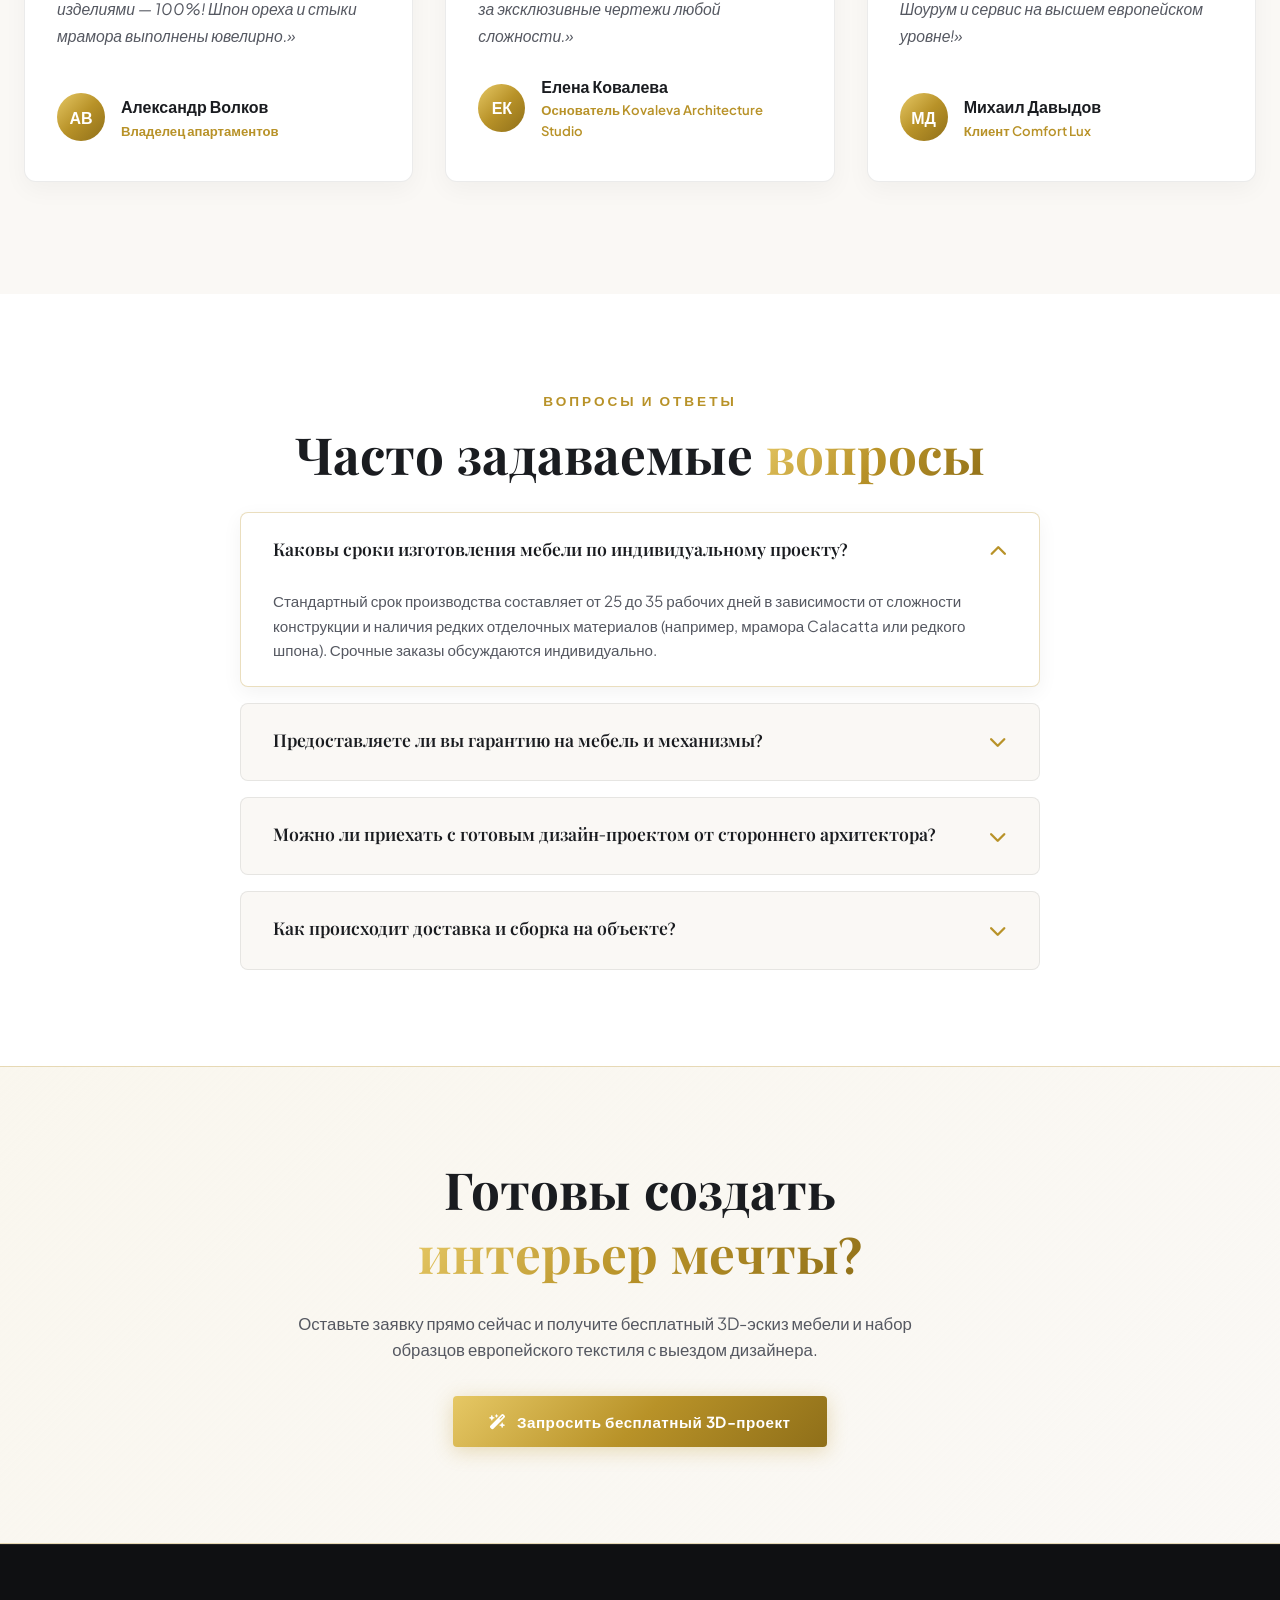
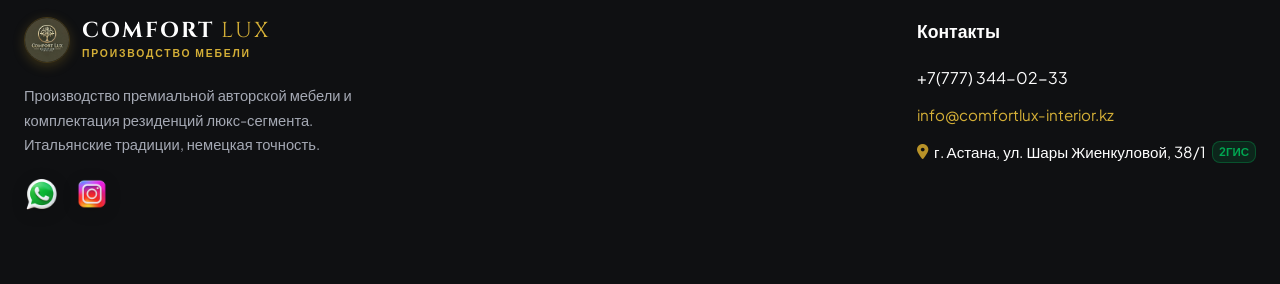
==== commit de675678: "compact horizontal social icons in footer and enable admin" ====
--- a/index.html
+++ b/index.html
@@ -702,6 +702,14 @@
           <p class="footer-brand-desc" data-content="footer_description">
             Производство премиальной авторской мебели и комплектация резиденций люкс-сегмента. Итальянские традиции, немецкая точность.
           </p>
+          <div class="social-links" style="display: flex; gap: 0.85rem; margin-top: 1.25rem;">
+            <a href="https://wa.me/77773440233" target="_blank" class="social-img-icon" title="WhatsApp" data-content-href="whatsapp">
+              <img src="./assets/icon_whatsapp.png" alt="WhatsApp">
+            </a>
+            <a href="https://www.instagram.com/comfort_lux_furniture/" target="_blank" class="social-img-icon" title="Instagram" data-content-href="instagram">
+              <img src="./assets/icon_instagram.png" alt="Instagram">
+            </a>
+          </div>
         </div>
 
         <!-- Col 2: Contacts -->
@@ -716,18 +724,6 @@
               </a>
             </li>
           </ul>
-        </div>
-
-        <!-- Col 3: Vertical Social Icons -->
-        <div class="footer-col footer-col-social">
-          <div class="footer-social-vertical">
-            <a href="https://wa.me/77773440233" target="_blank" class="footer-social-btn" title="WhatsApp" data-content-href="whatsapp">
-              <img src="./assets/icon_whatsapp.png" alt="WhatsApp" class="footer-social-img">
-            </a>
-            <a href="https://www.instagram.com/comfort_lux_furniture/" target="_blank" class="footer-social-btn" title="Instagram" data-content-href="instagram">
-              <img src="./assets/icon_instagram.png" alt="Instagram" class="footer-social-img">
-            </a>
-          </div>
         </div>
       </div>
     </div>
--- a/styles.css
+++ b/styles.css
@@ -359,8 +359,8 @@
   transform: scale(1.15);
 }
 .social-img-icon {
-  width: 44px;
-  height: 44px;
+  width: 36px;
+  height: 36px;
   display: flex;
   align-items: center;
   justify-content: center;
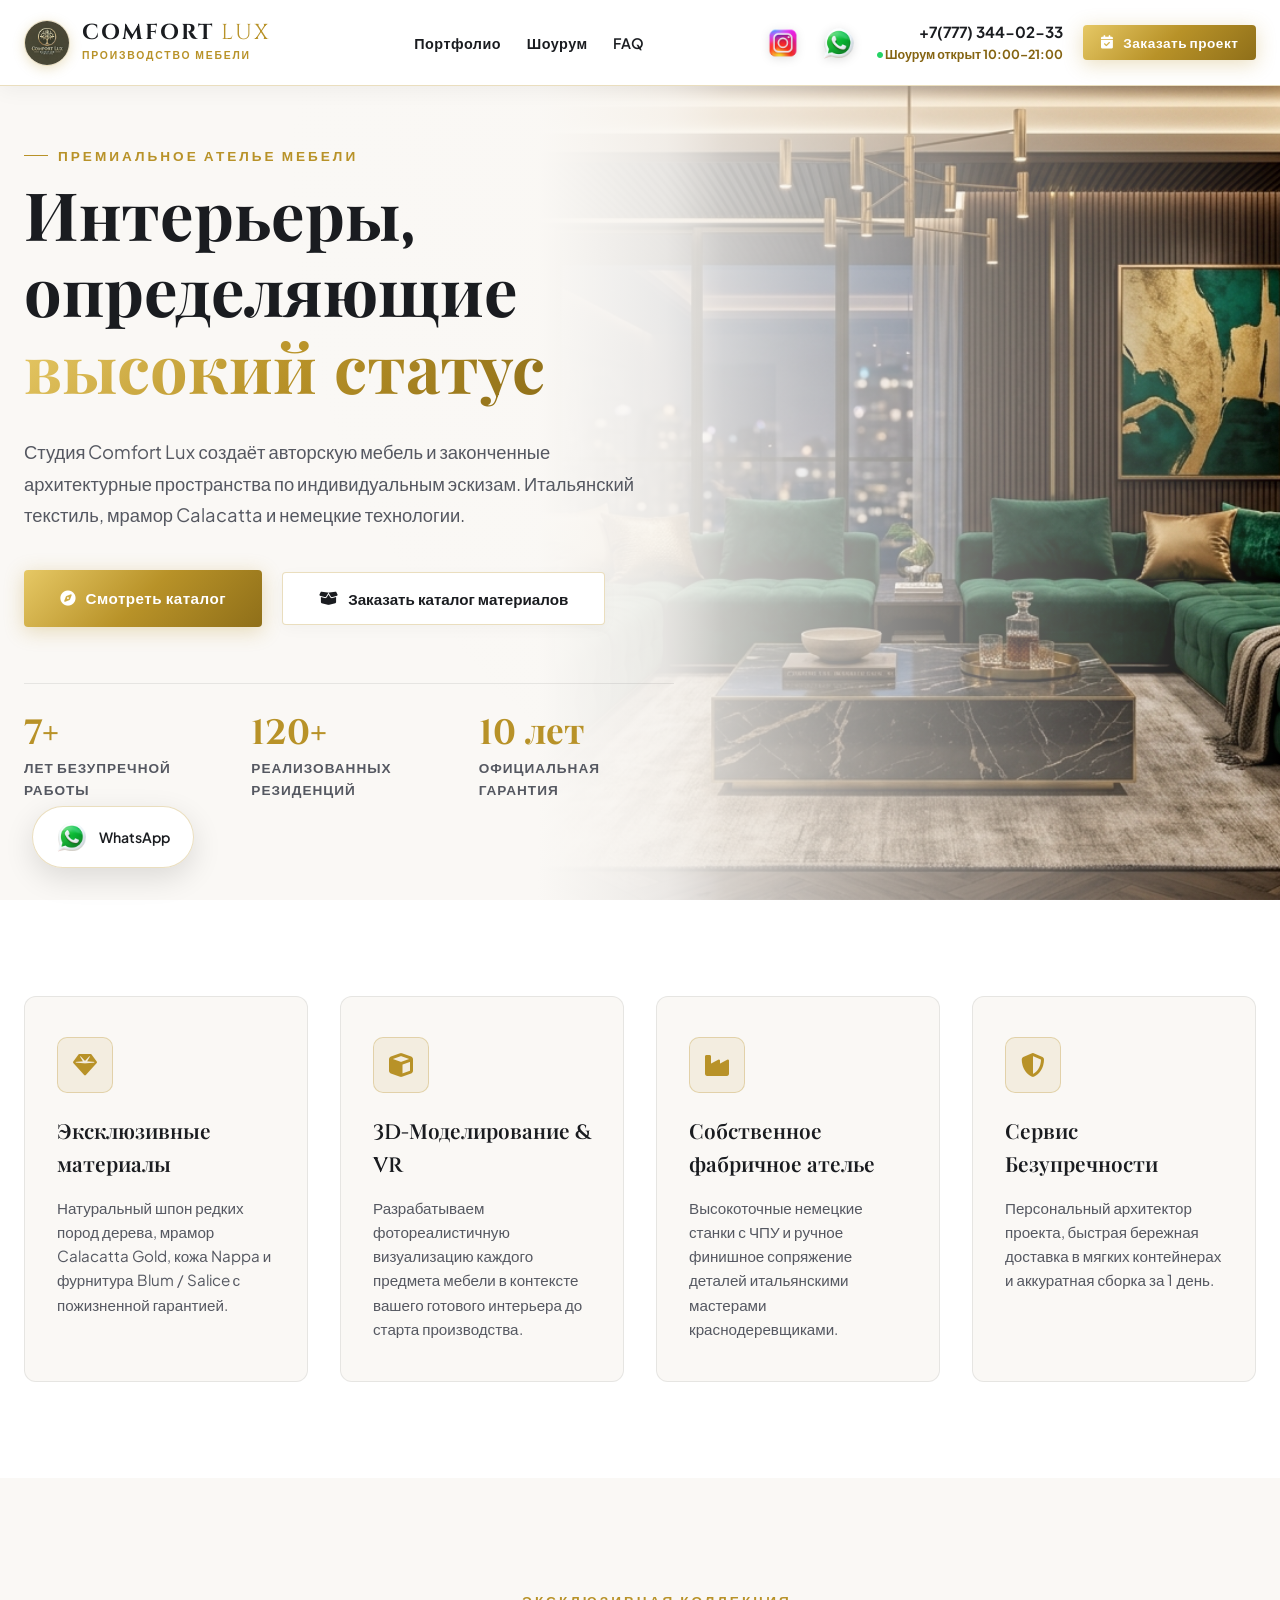
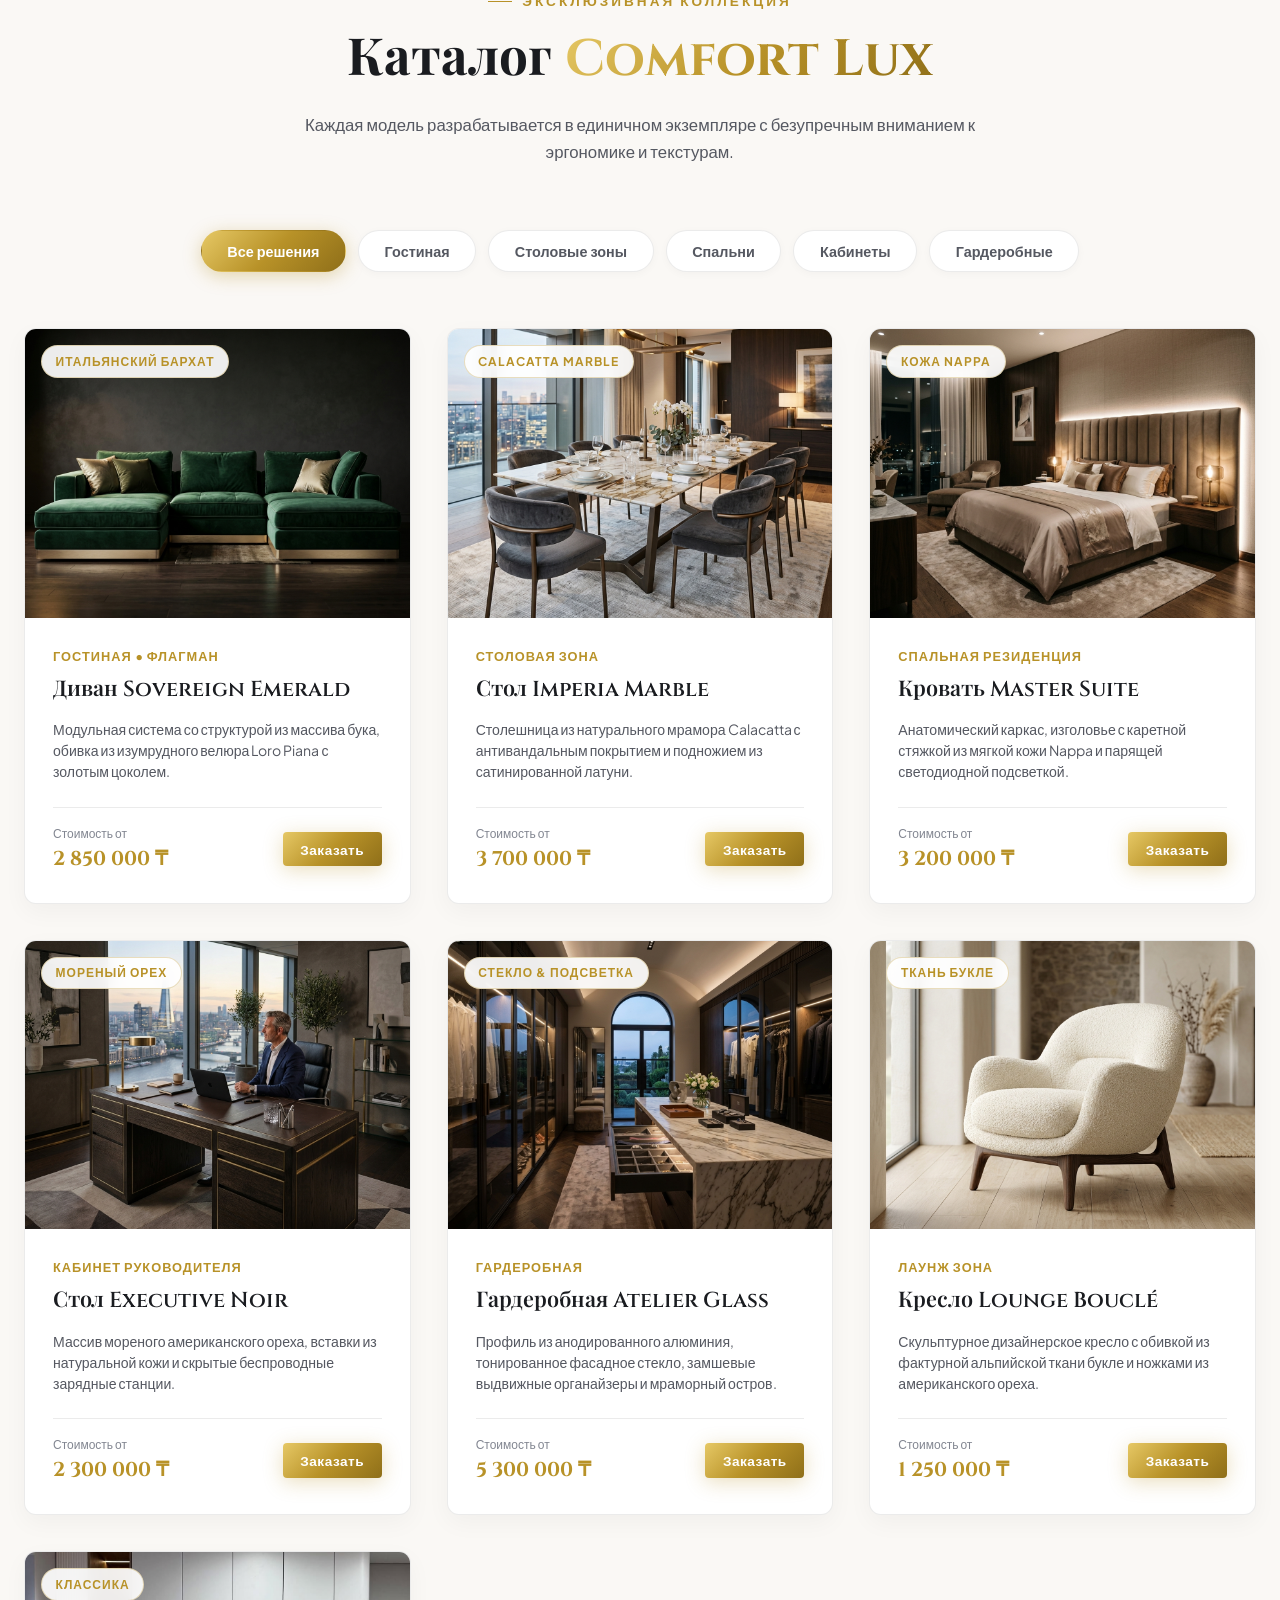
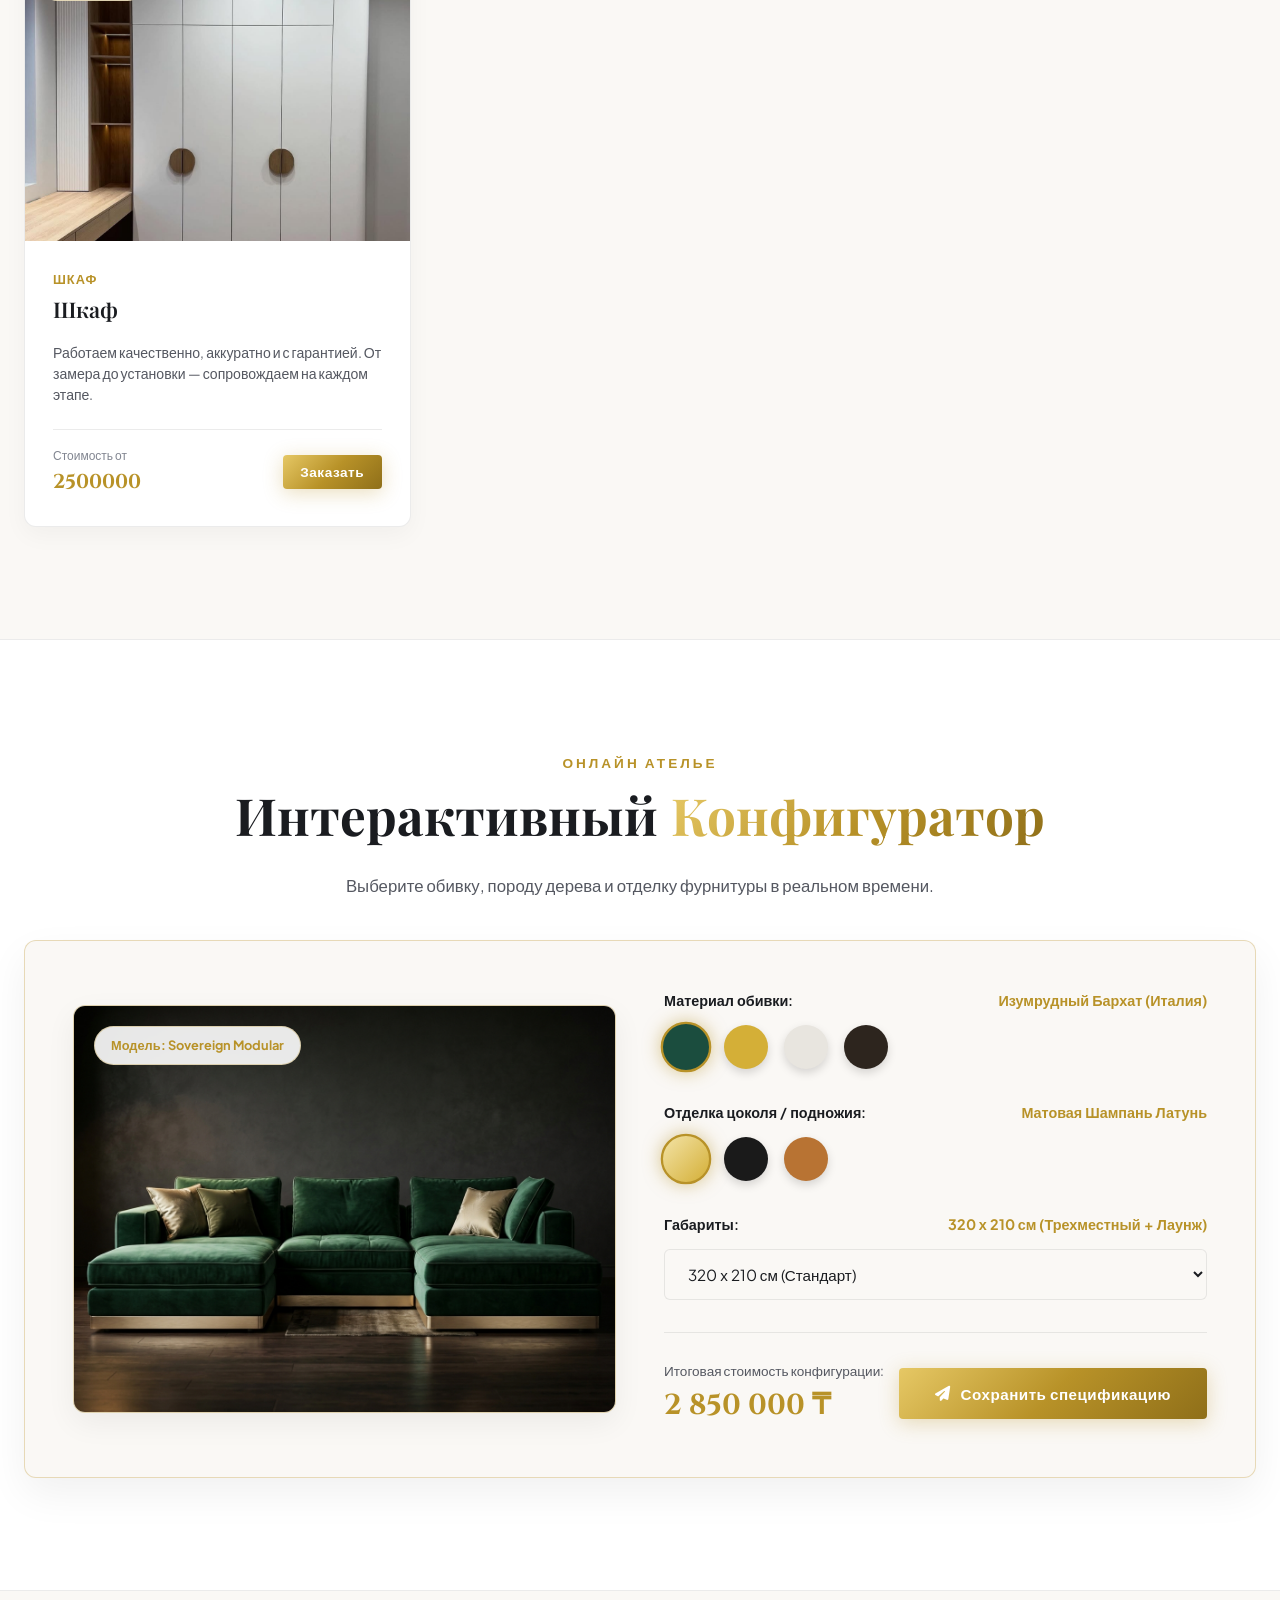
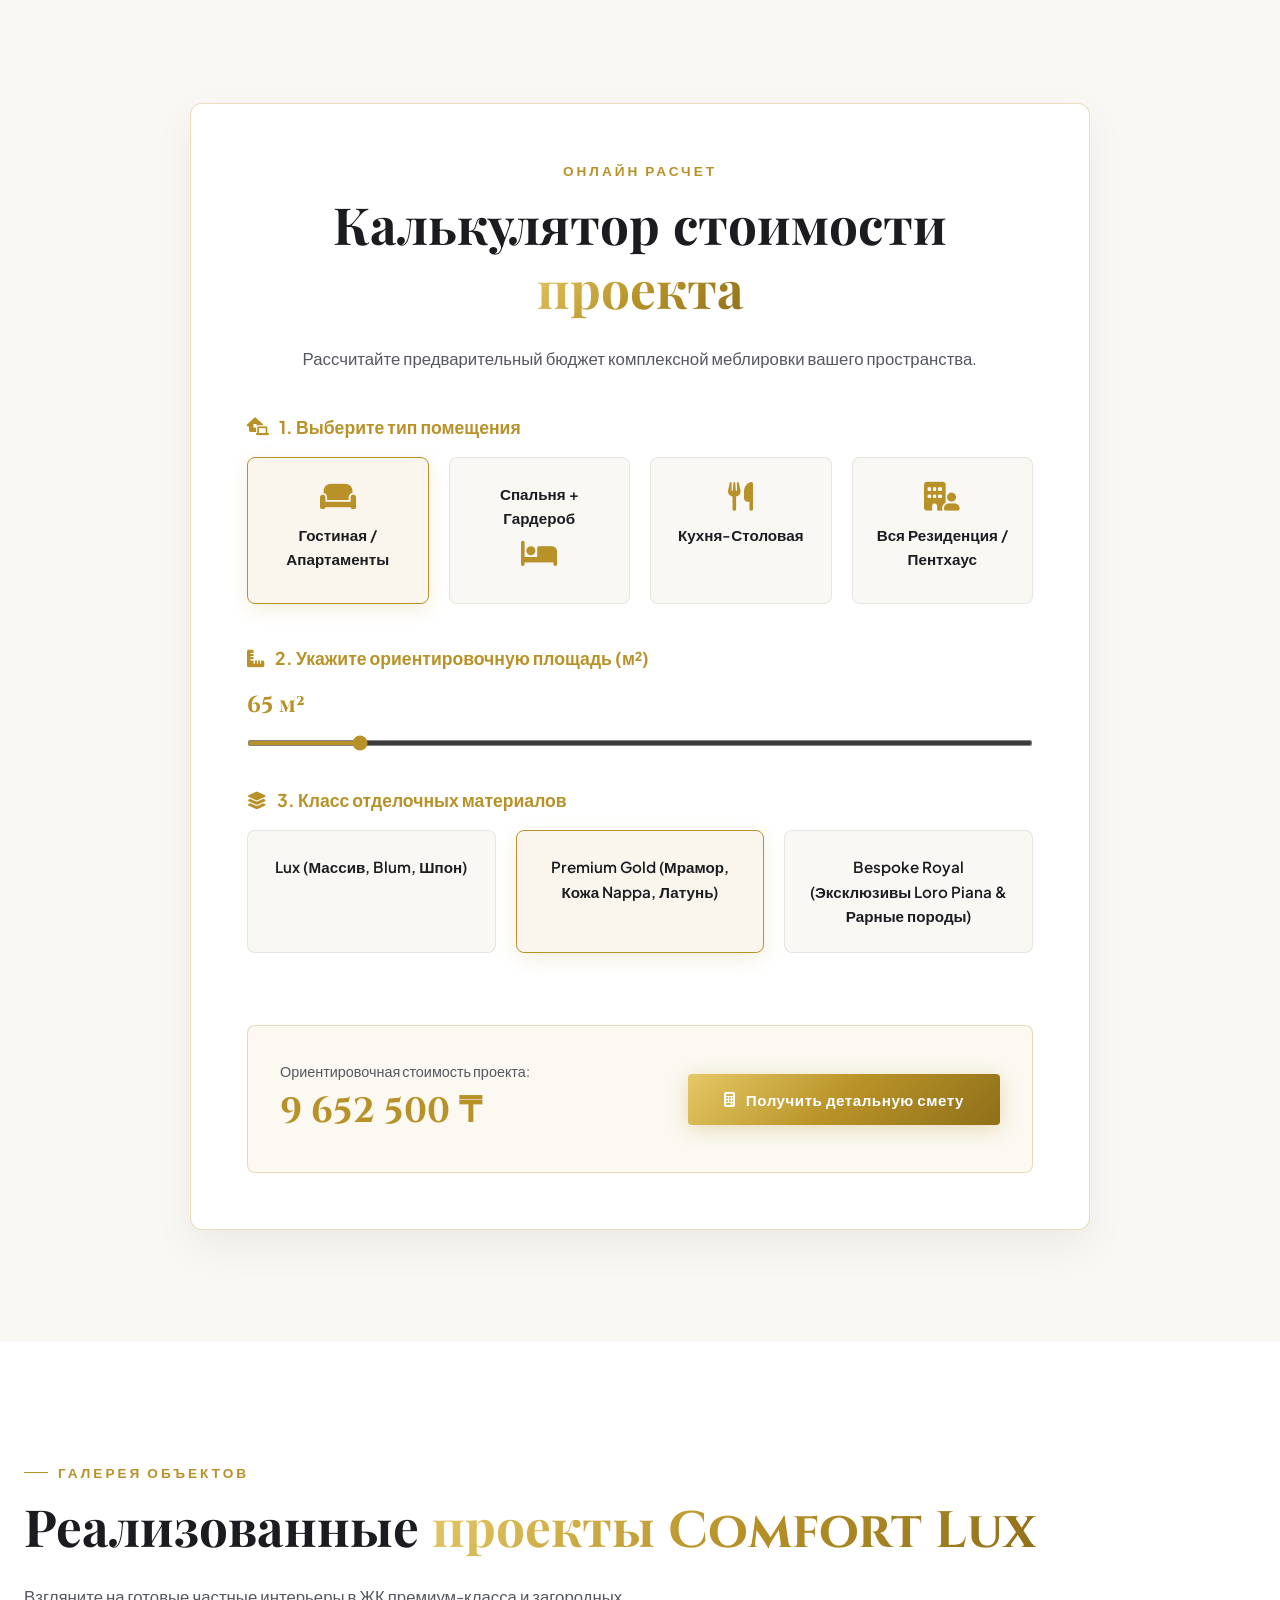
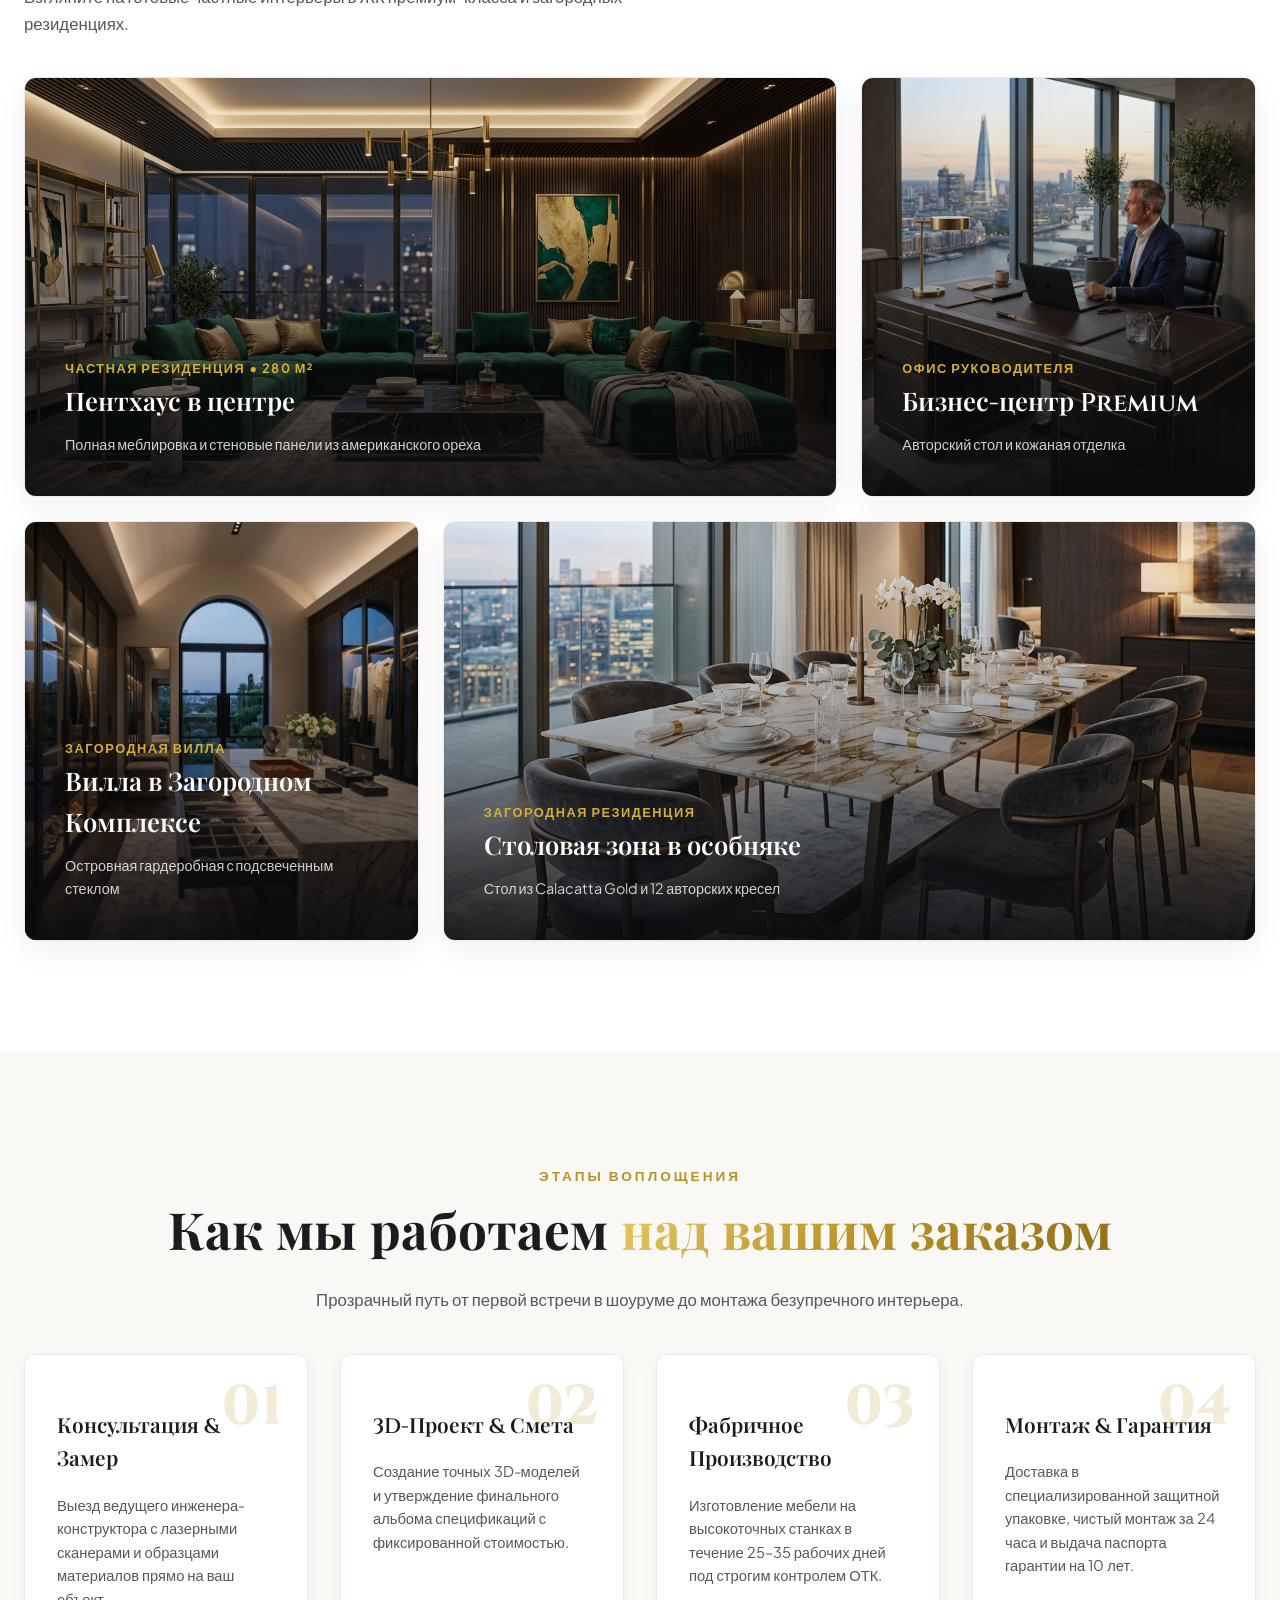
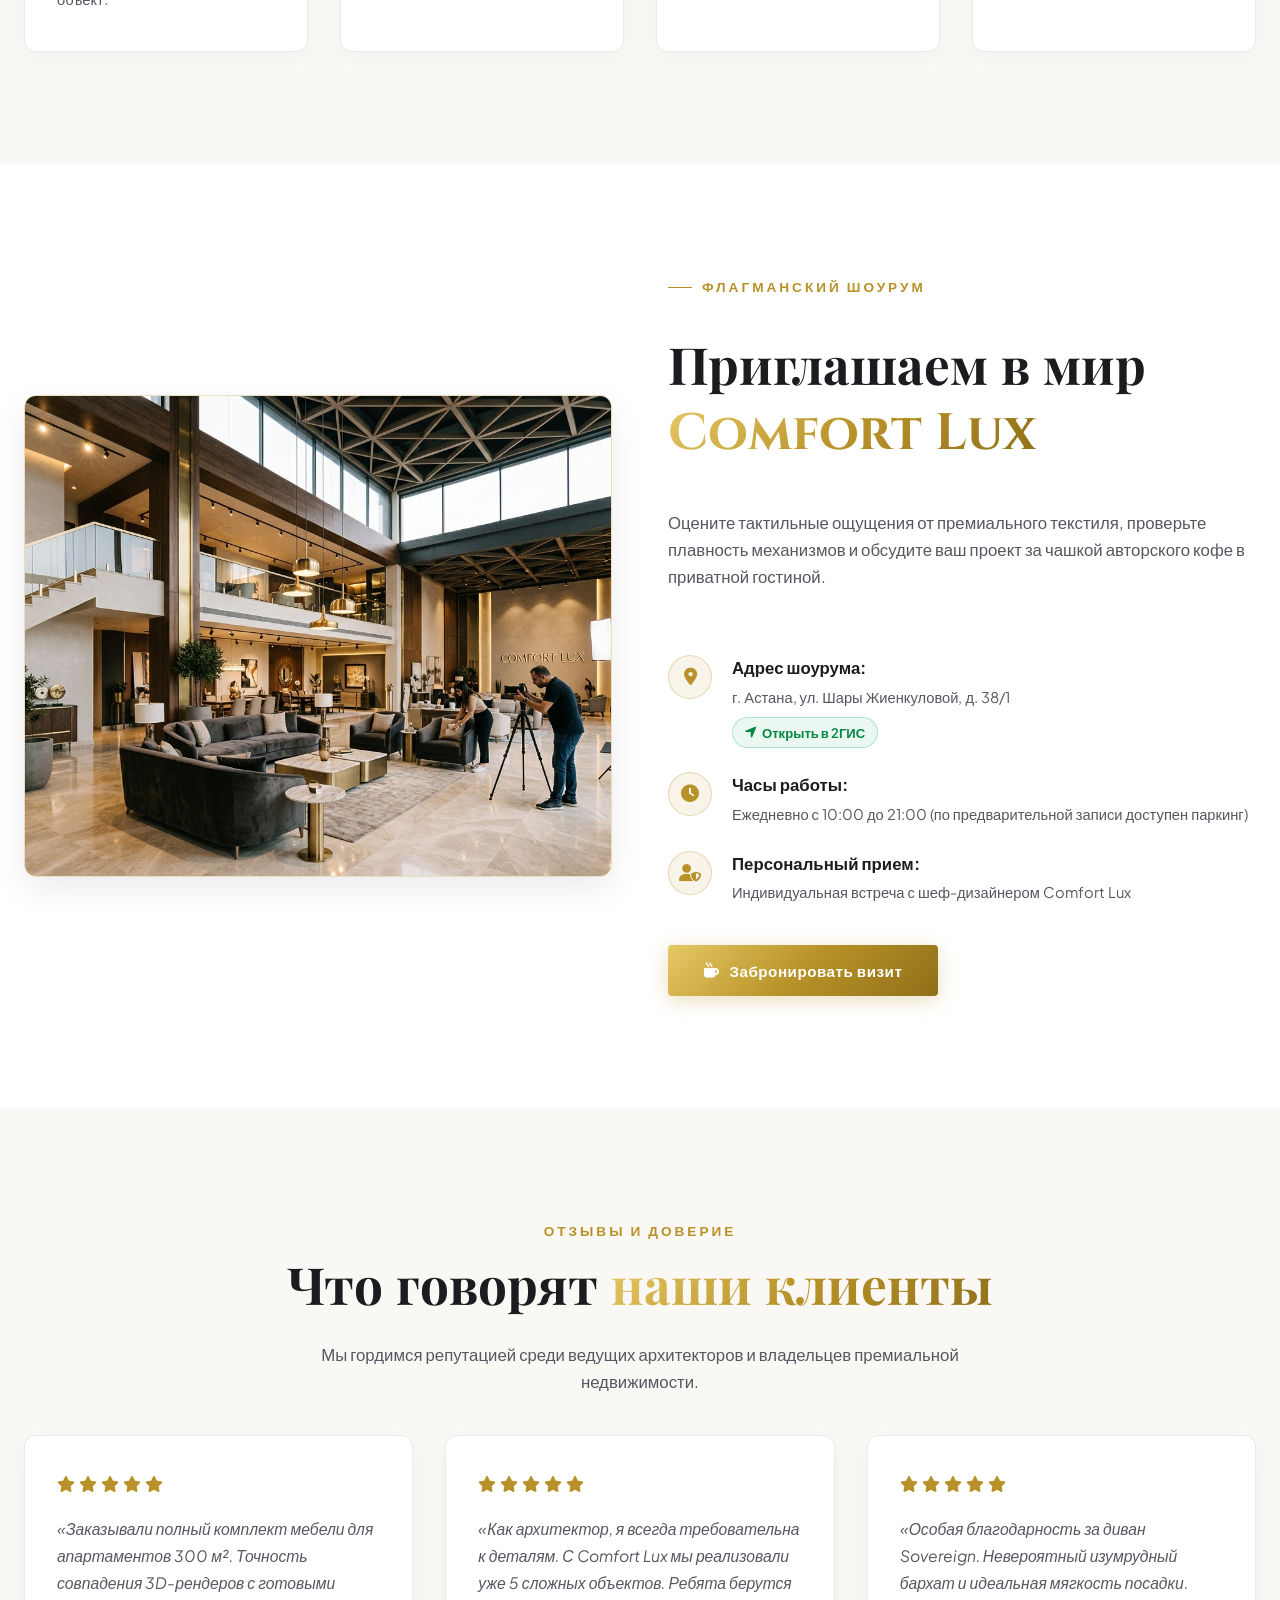
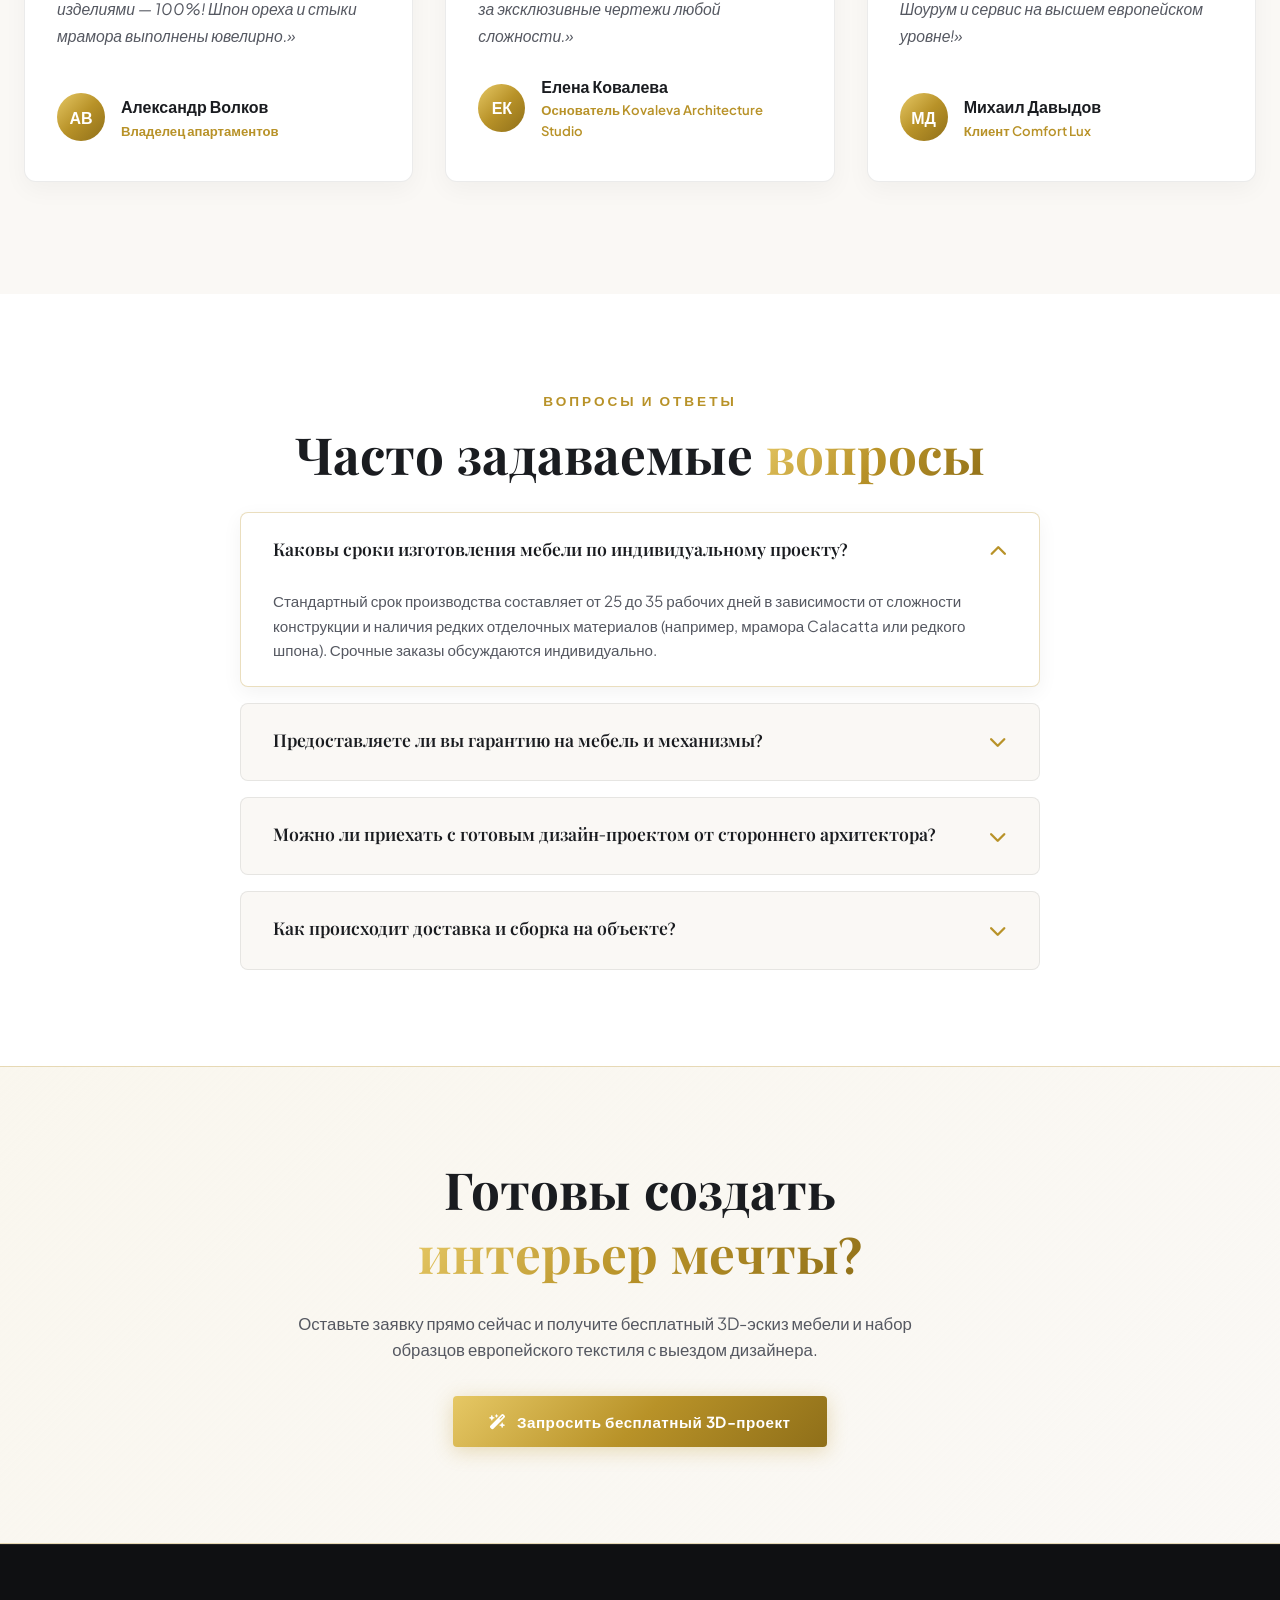
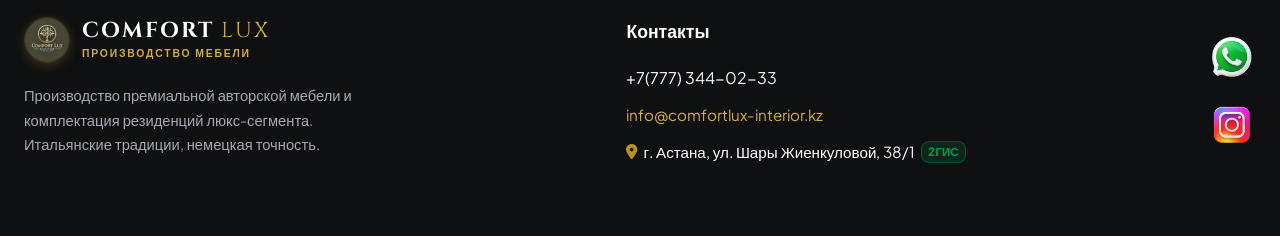
==== commit a4464b5a: "separate footer social layout for desktop and mobile" ====
--- a/index.html
+++ b/index.html
@@ -702,7 +702,7 @@
           <p class="footer-brand-desc" data-content="footer_description">
             Производство премиальной авторской мебели и комплектация резиденций люкс-сегмента. Итальянские традиции, немецкая точность.
           </p>
-          <div class="social-links" style="display: flex; gap: 0.85rem; margin-top: 1.25rem;">
+          <div class="footer-social-mobile">
             <a href="https://wa.me/77773440233" target="_blank" class="social-img-icon" title="WhatsApp" data-content-href="whatsapp">
               <img src="./assets/icon_whatsapp.png" alt="WhatsApp">
             </a>
@@ -724,6 +724,18 @@
               </a>
             </li>
           </ul>
+        </div>
+
+        <!-- Col 3: Vertical Social Icons (Desktop) -->
+        <div class="footer-col footer-col-social">
+          <div class="footer-social-vertical">
+            <a href="https://wa.me/77773440233" target="_blank" class="footer-social-btn" title="WhatsApp" data-content-href="whatsapp">
+              <img src="./assets/icon_whatsapp.png" alt="WhatsApp" class="footer-social-img">
+            </a>
+            <a href="https://www.instagram.com/comfort_lux_furniture/" target="_blank" class="footer-social-btn" title="Instagram" data-content-href="instagram">
+              <img src="./assets/icon_instagram.png" alt="Instagram" class="footer-social-img">
+            </a>
+          </div>
         </div>
       </div>
     </div>
--- a/styles.css
+++ b/styles.css
@@ -1444,6 +1444,10 @@
 .footer-gis-link:hover .footer-gis-badge {
   background: #00A651;
   color: #FFFFFF;
+}
+
+.footer-social-mobile {
+  display: none;
 }
 
 .footer-col-social {
@@ -1675,6 +1679,14 @@
   .footer-grid {
     grid-template-columns: 1fr;
   }
+  .footer-social-mobile {
+    display: flex;
+    gap: 0.85rem;
+    margin-top: 1.25rem;
+  }
+  .footer-col-social {
+    display: none;
+  }
   .calc-wrapper {
     padding: 2rem 1.25rem;
   }
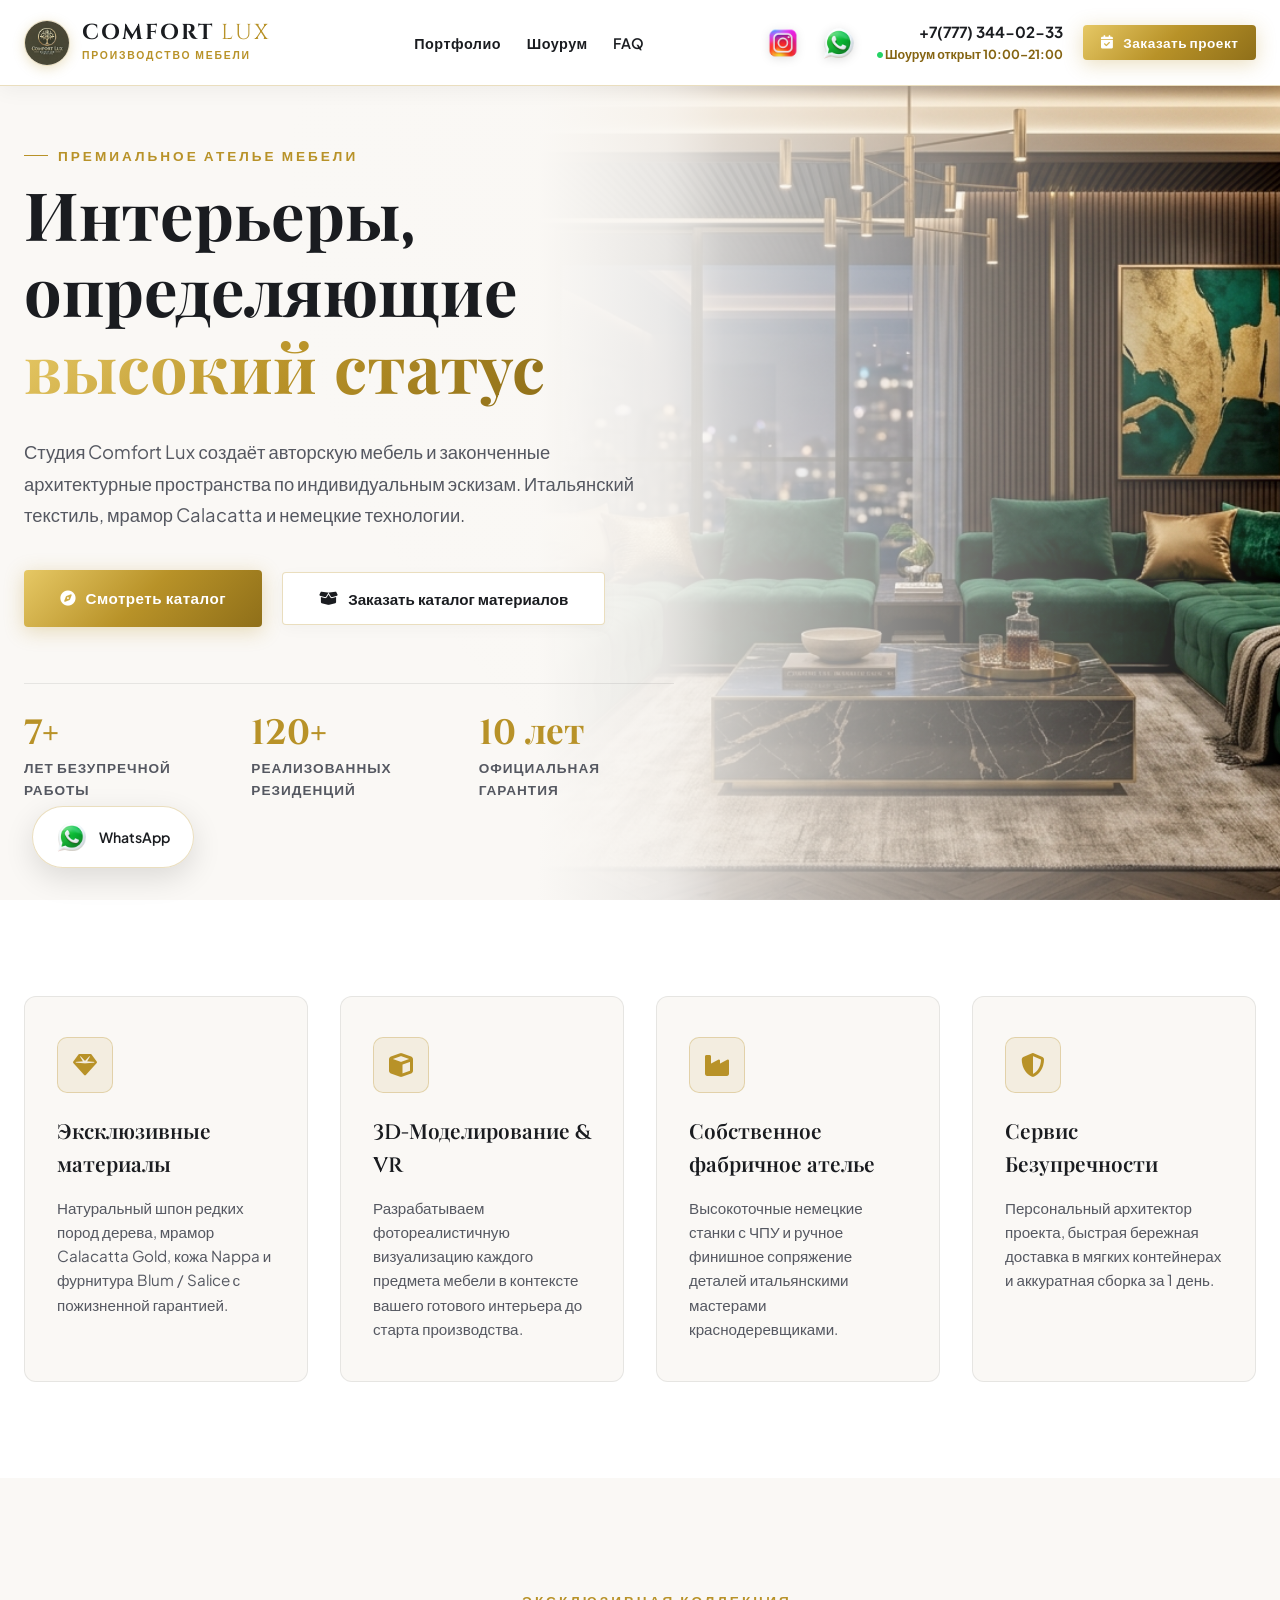
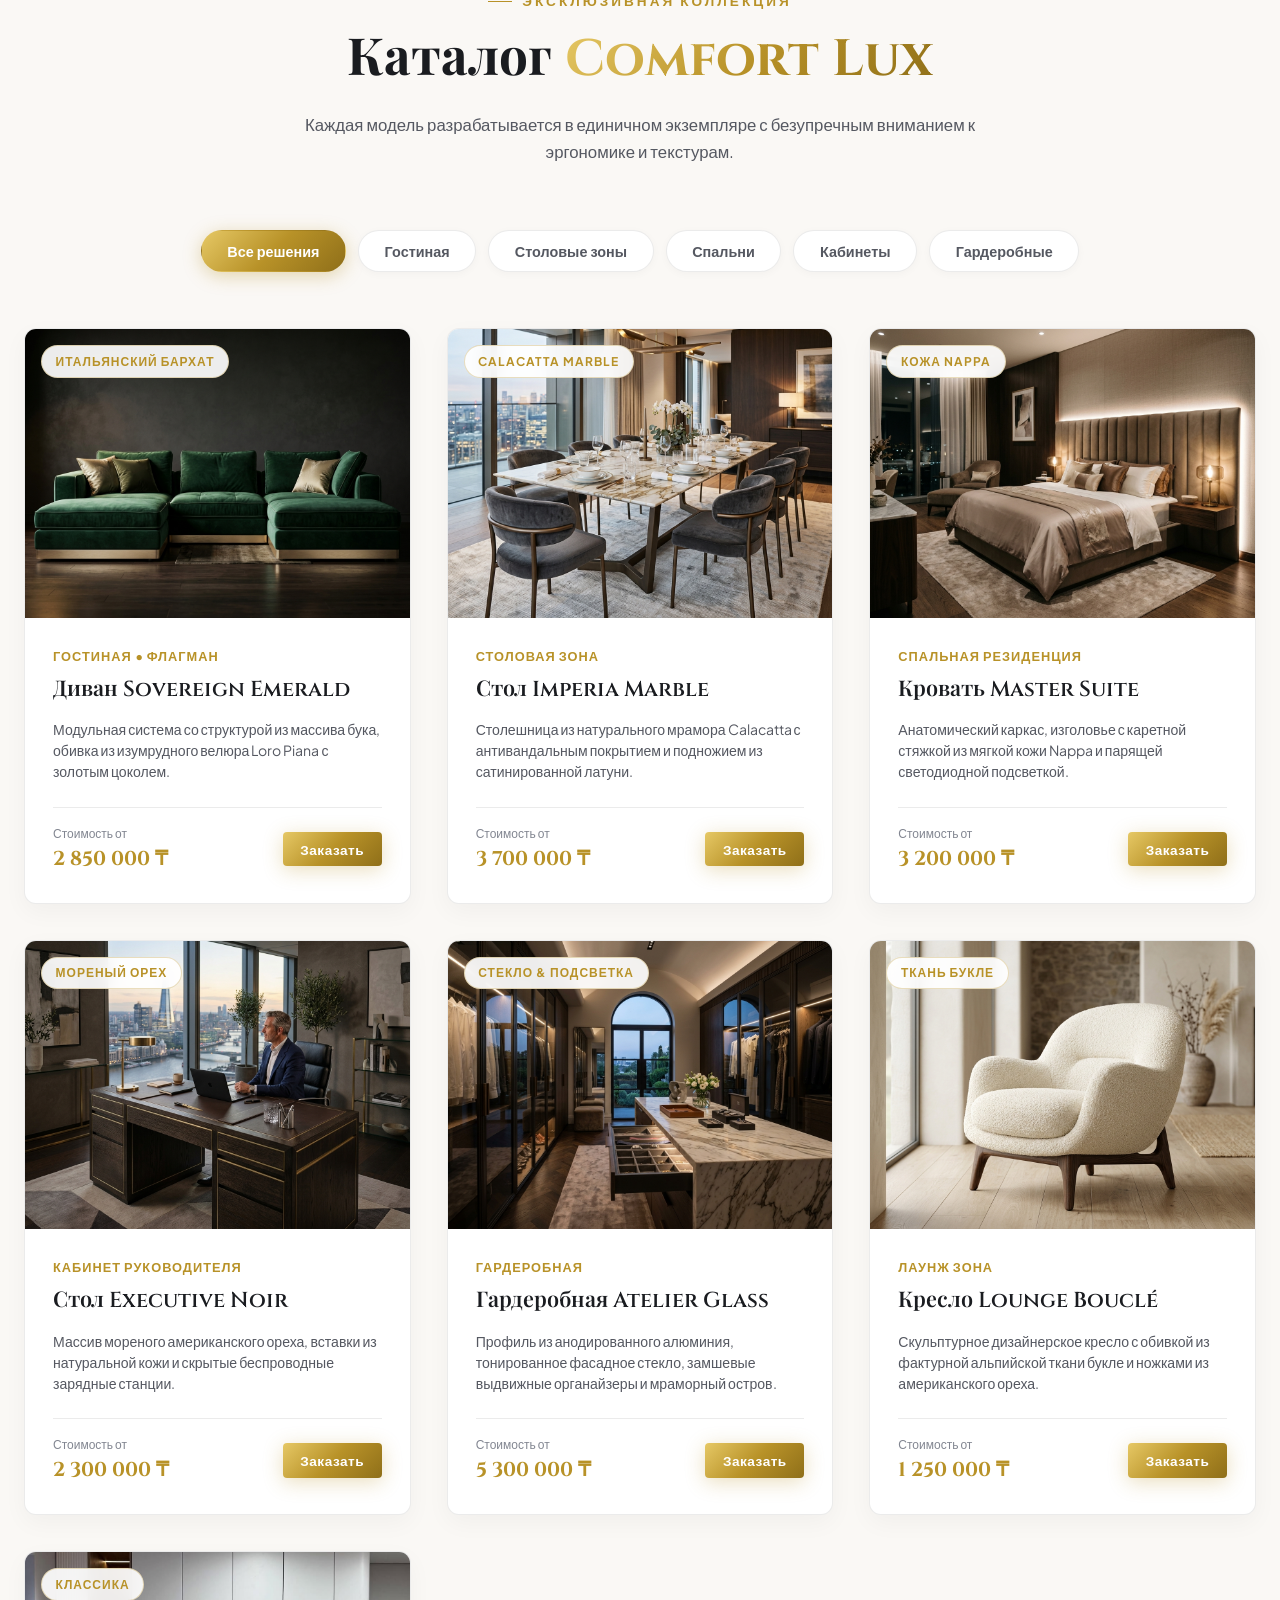
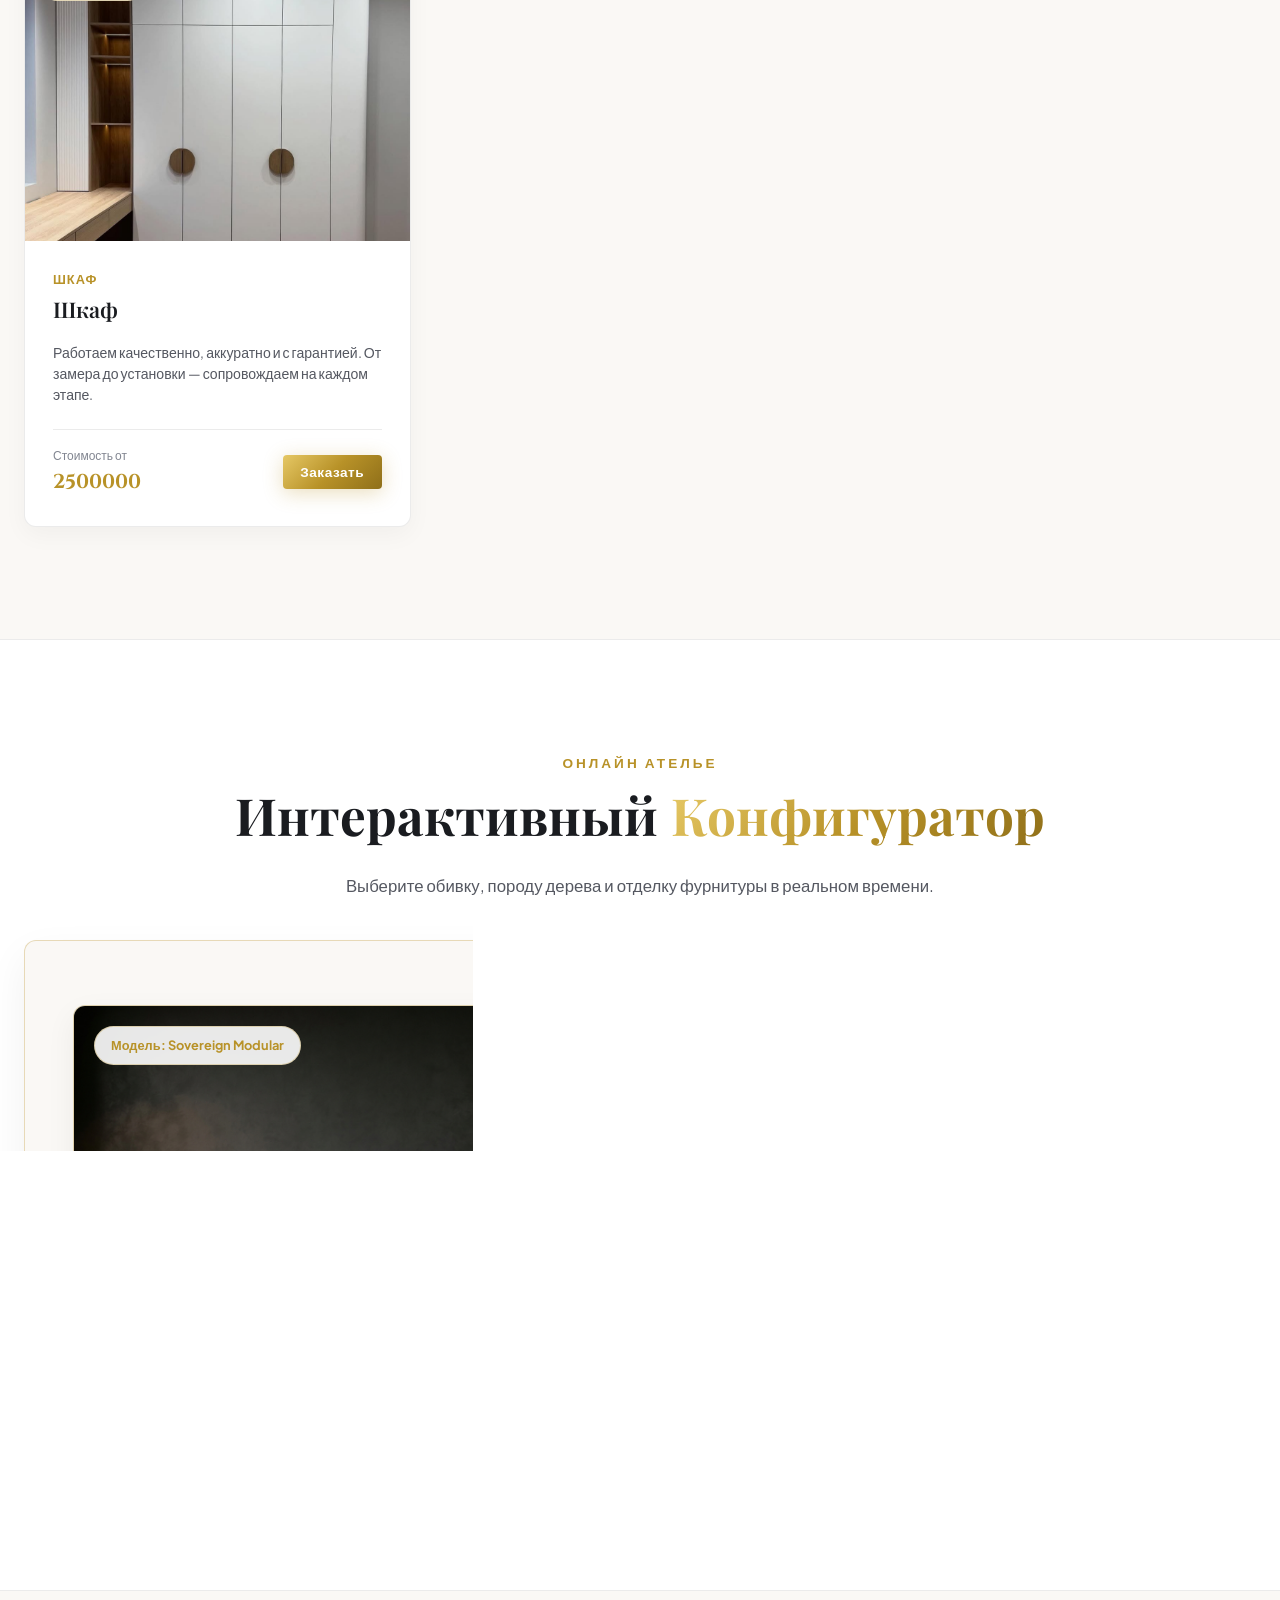
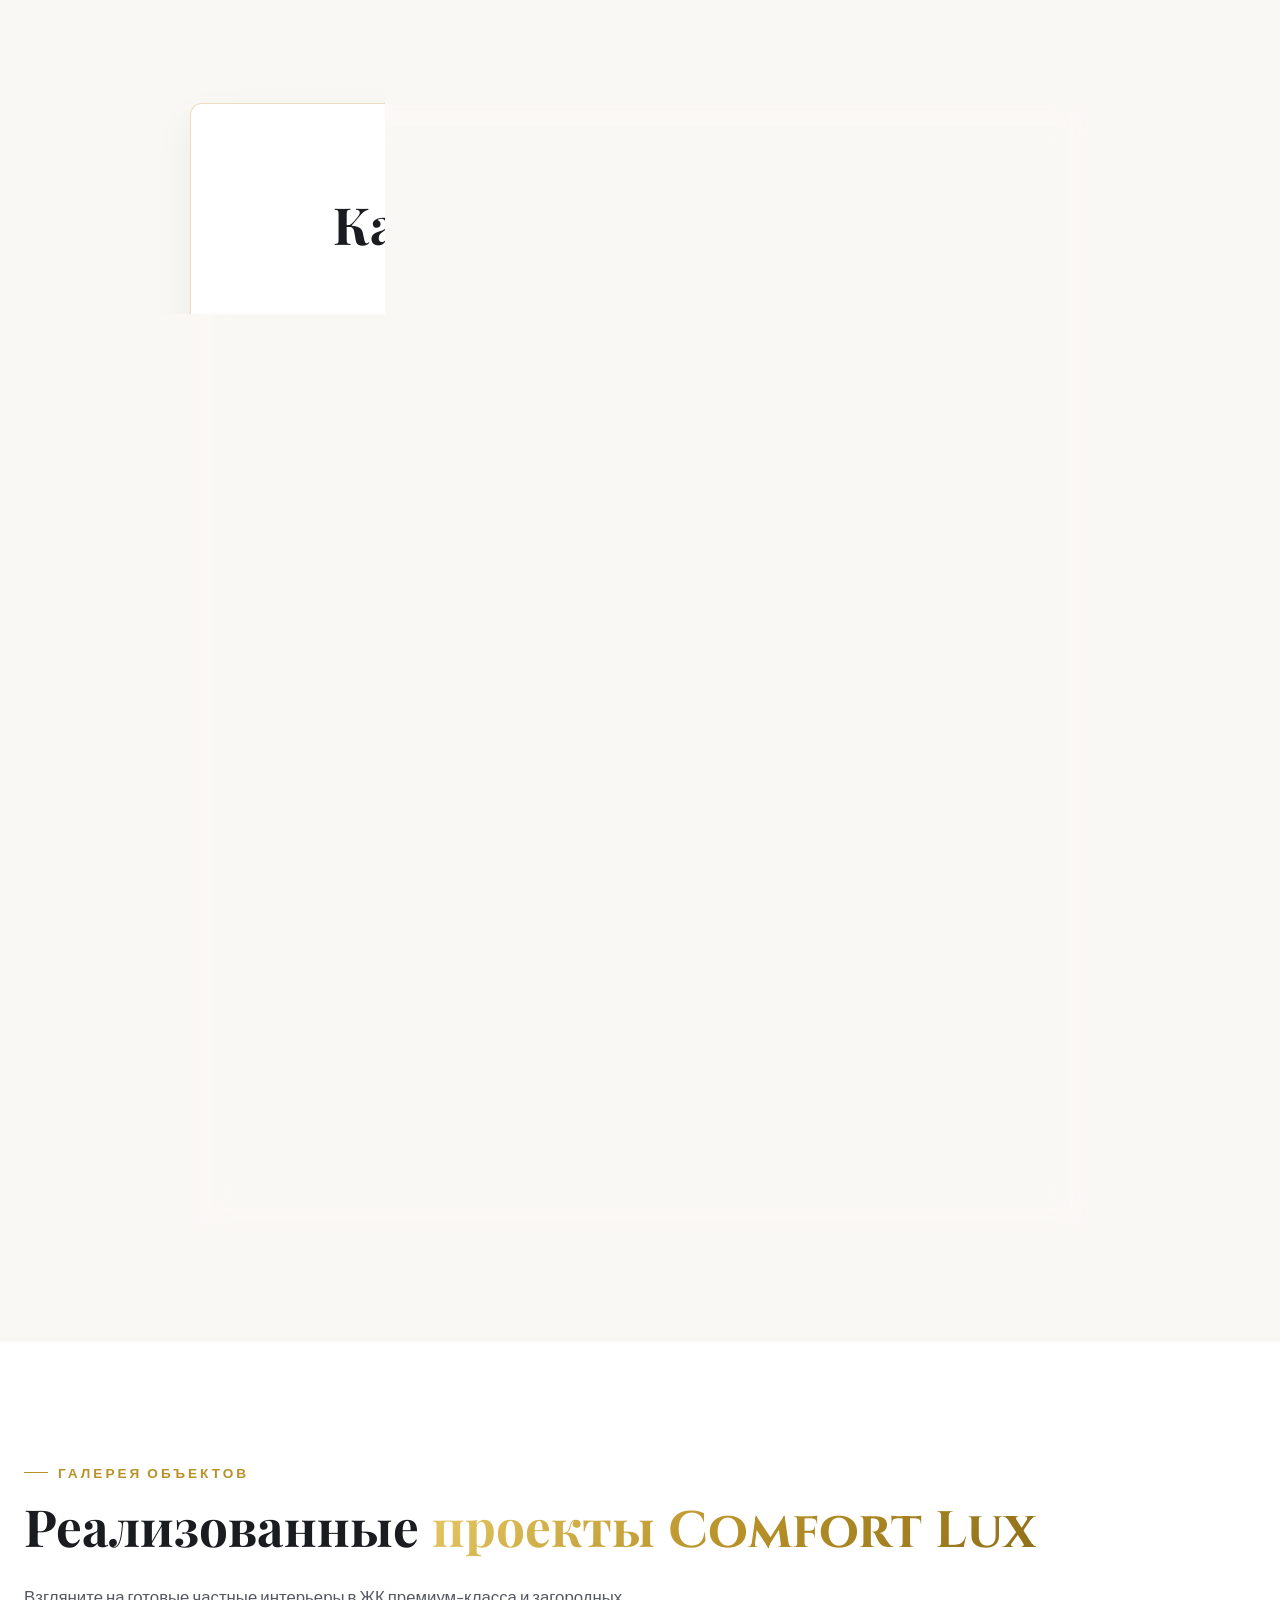
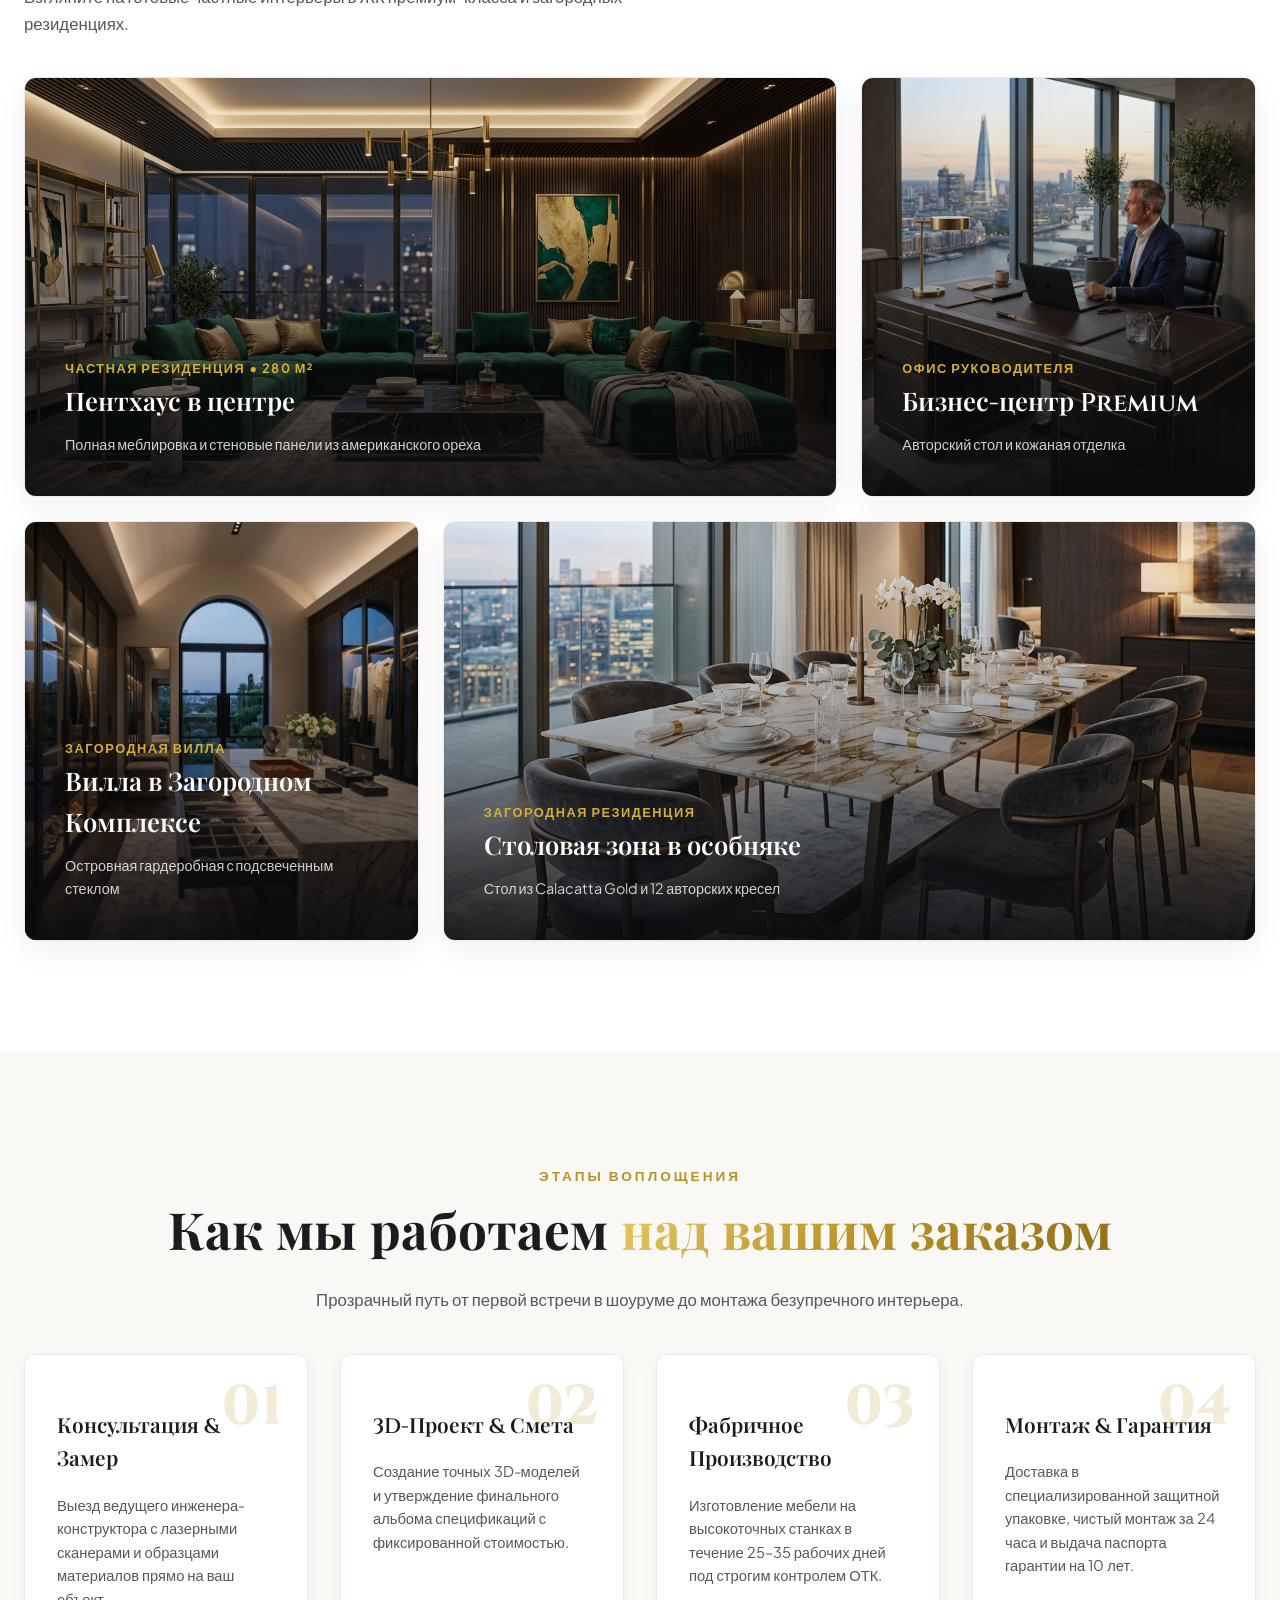
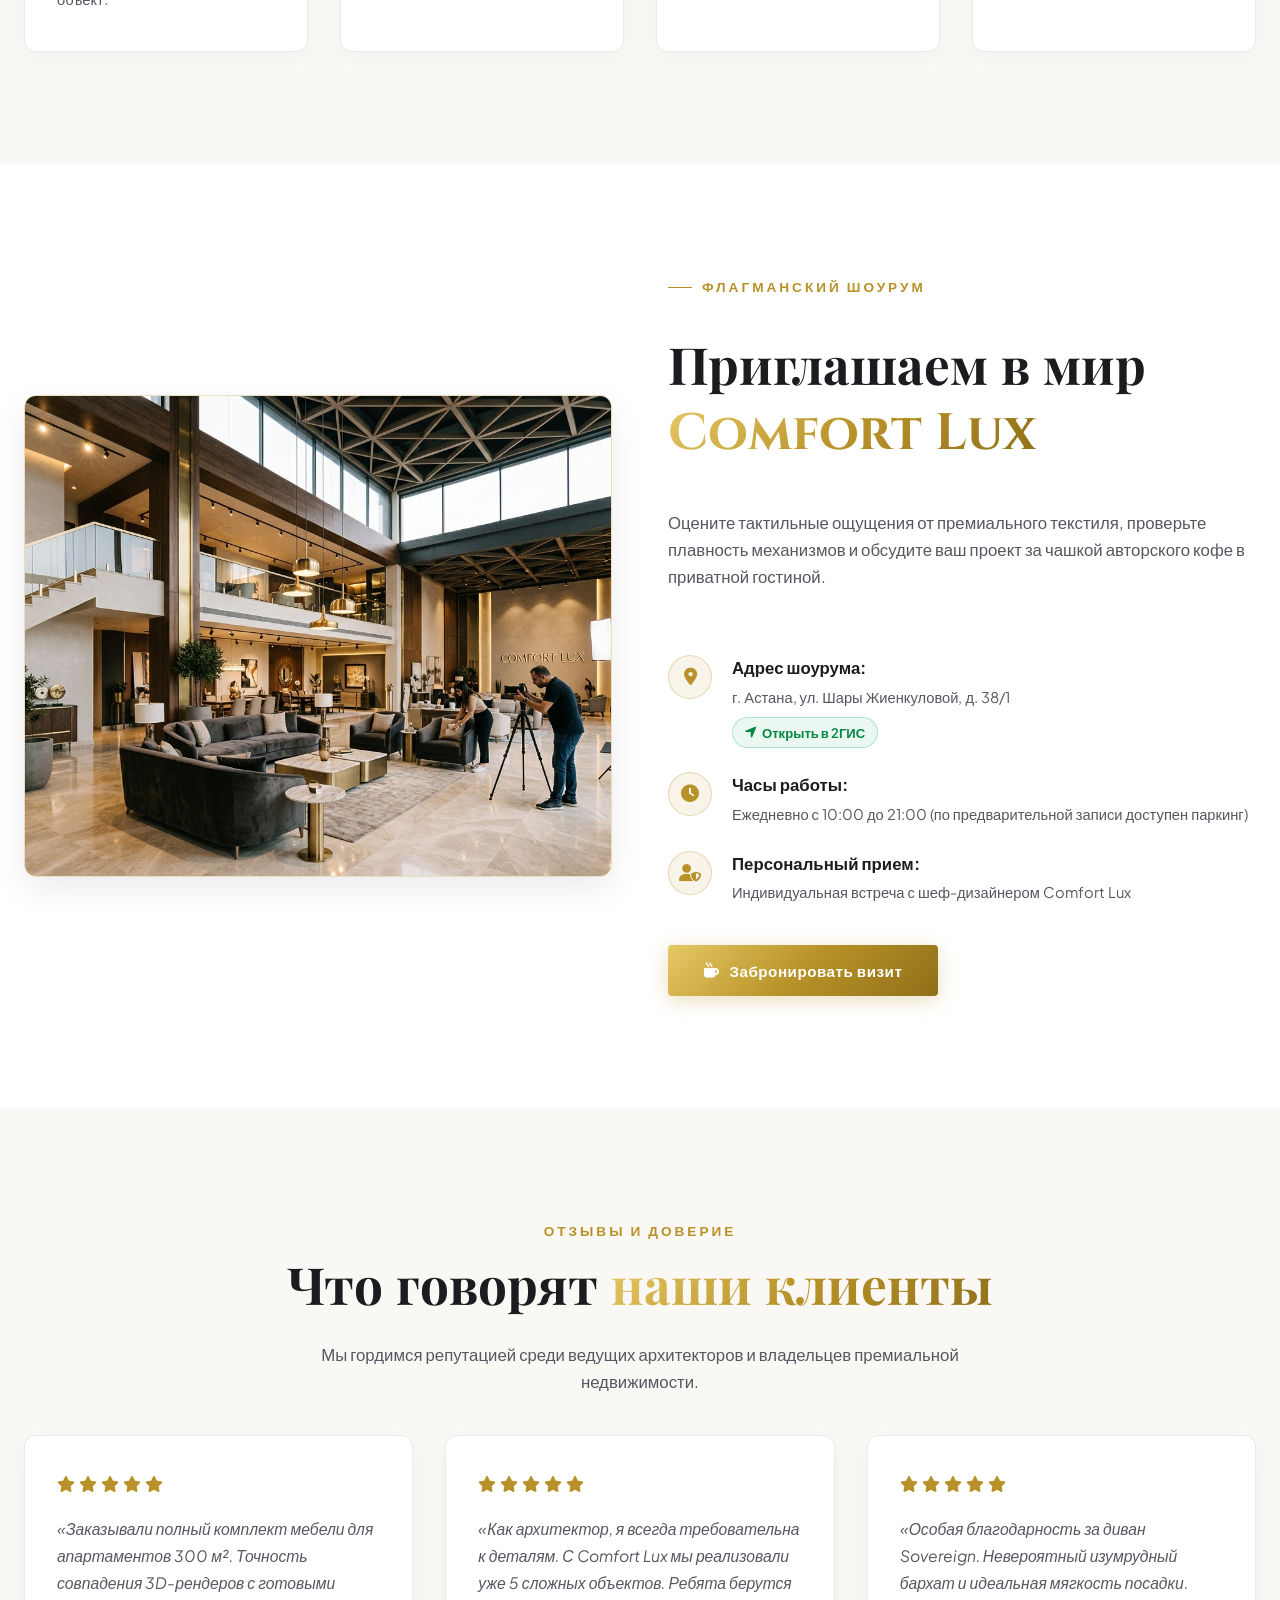
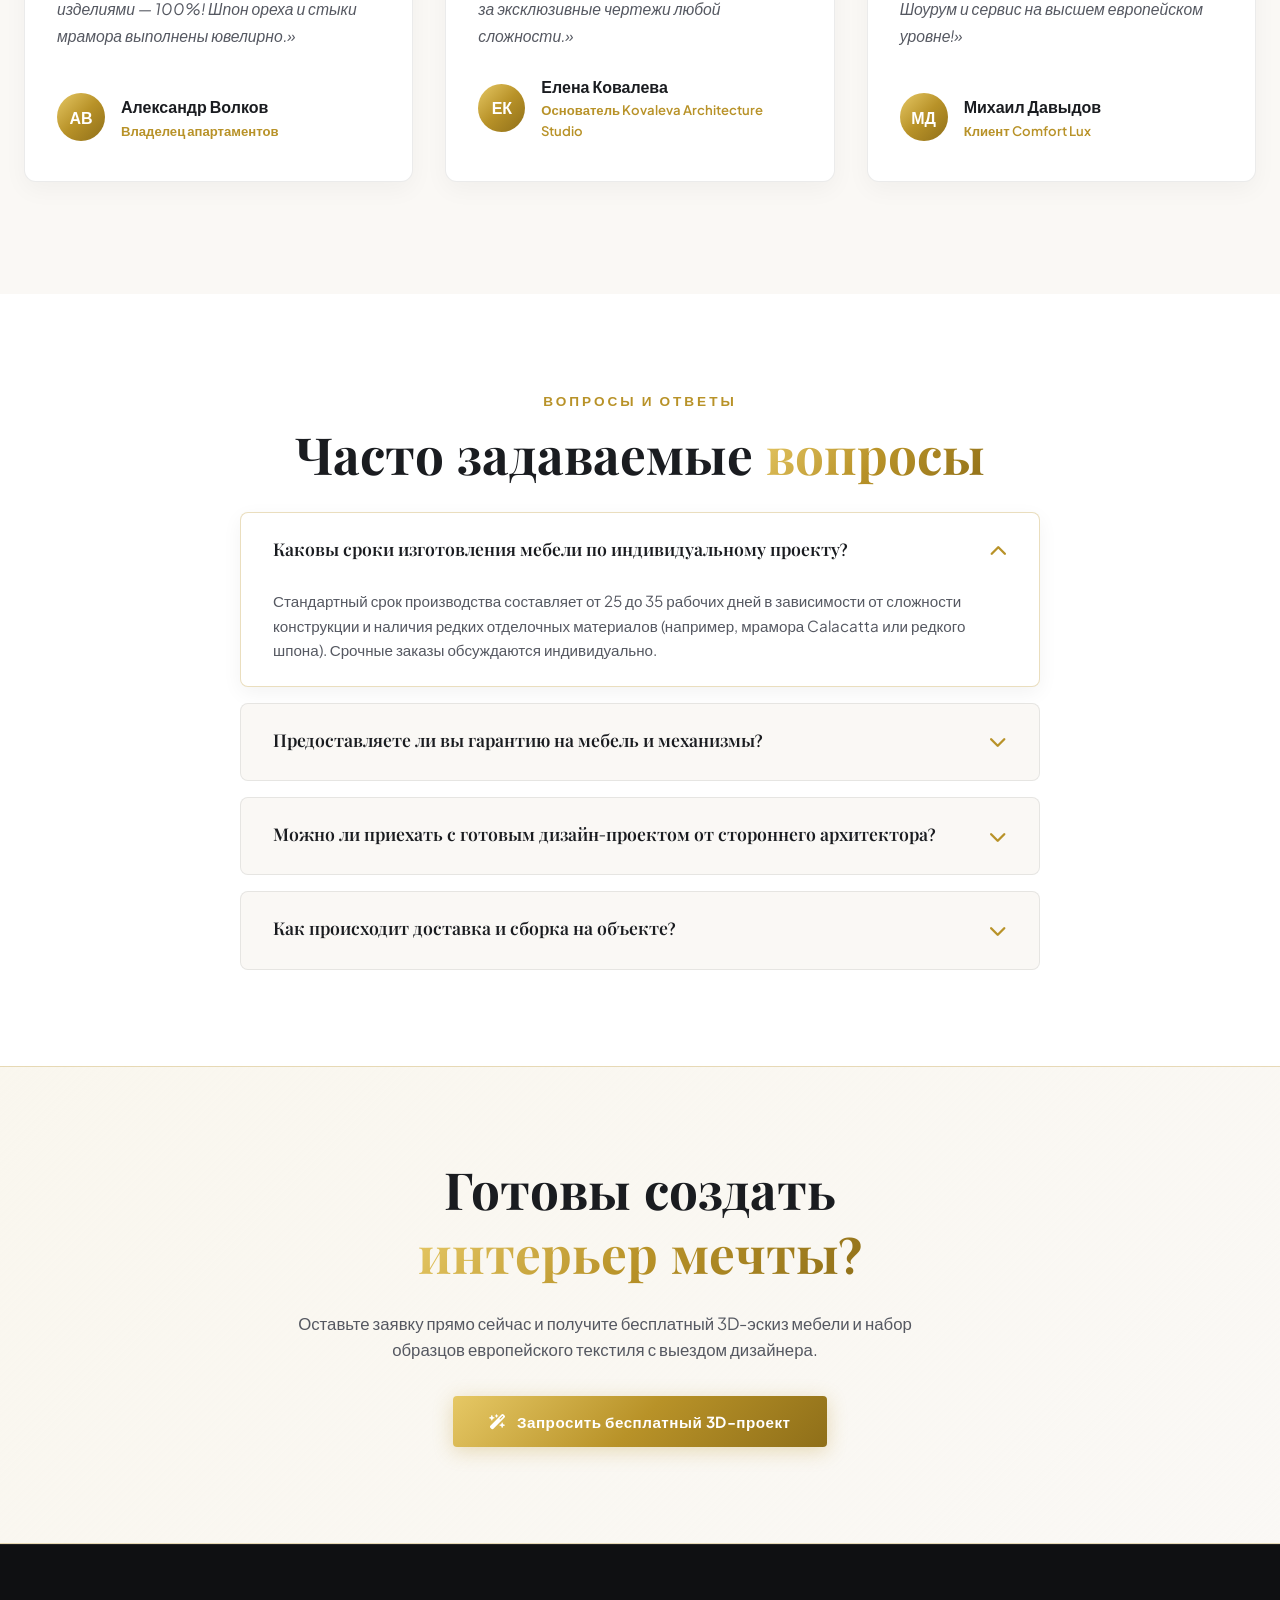
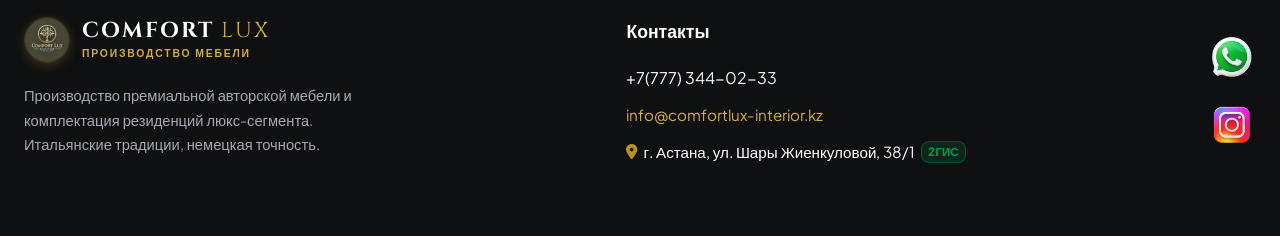
==== commit f88aea0e: "cache bust style.cssto v2.1" ====
--- a/index.html
+++ b/index.html
@@ -12,7 +12,7 @@
 
   <!-- FontAwesome Icons & Google Fonts -->
   <link rel="stylesheet" href="https://cdnjs.cloudflare.com/ajax/libs/font-awesome/6.4.0/css/all.min.css">
-  <link rel="stylesheet" href="styles.css">
+  <link rel="stylesheet" href="styles.css?v=2.1">
 </head>
 <body>
 
@@ -835,6 +835,6 @@
   <div class="toast-container" id="toast-container"></div>
 
   <!-- JAVASCRIPT -->
-  <script src="app.js"></script>
+  <script src="app.js?v=2.1"></script>
 </body>
 </html>
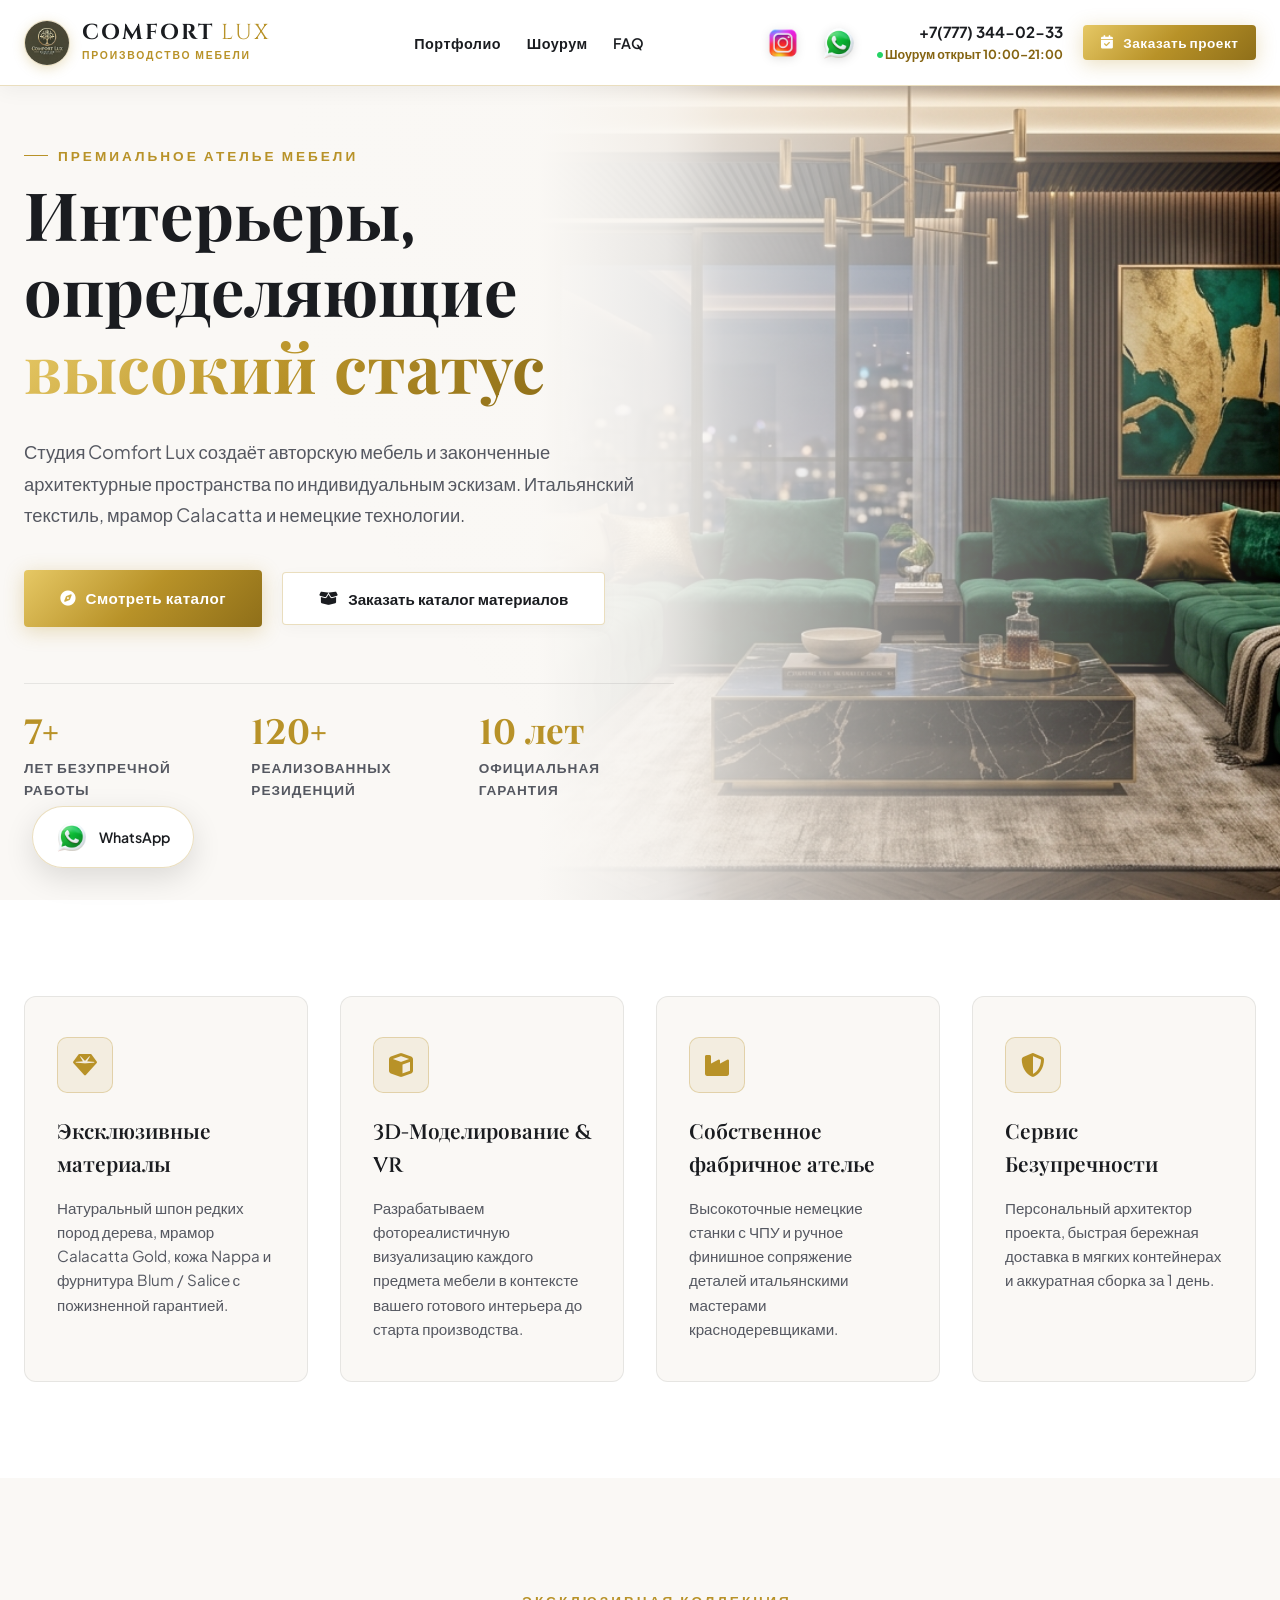
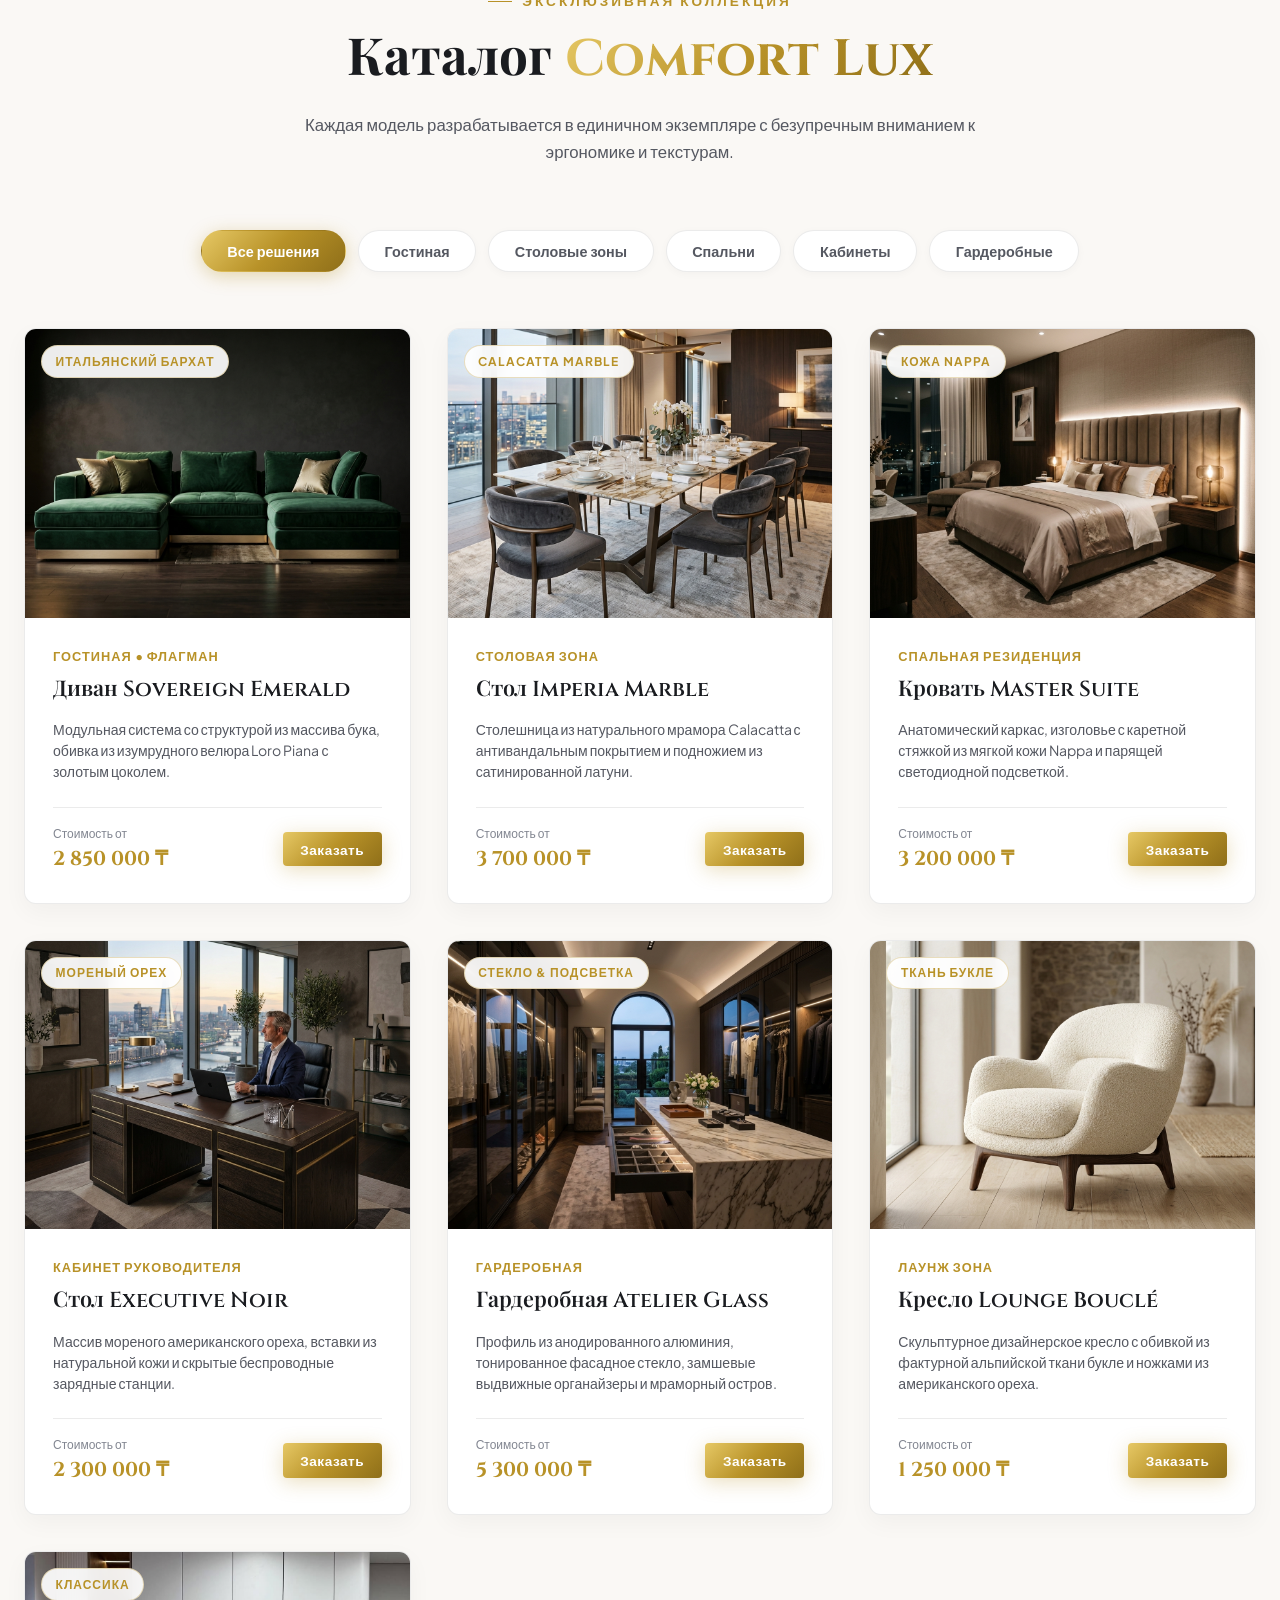
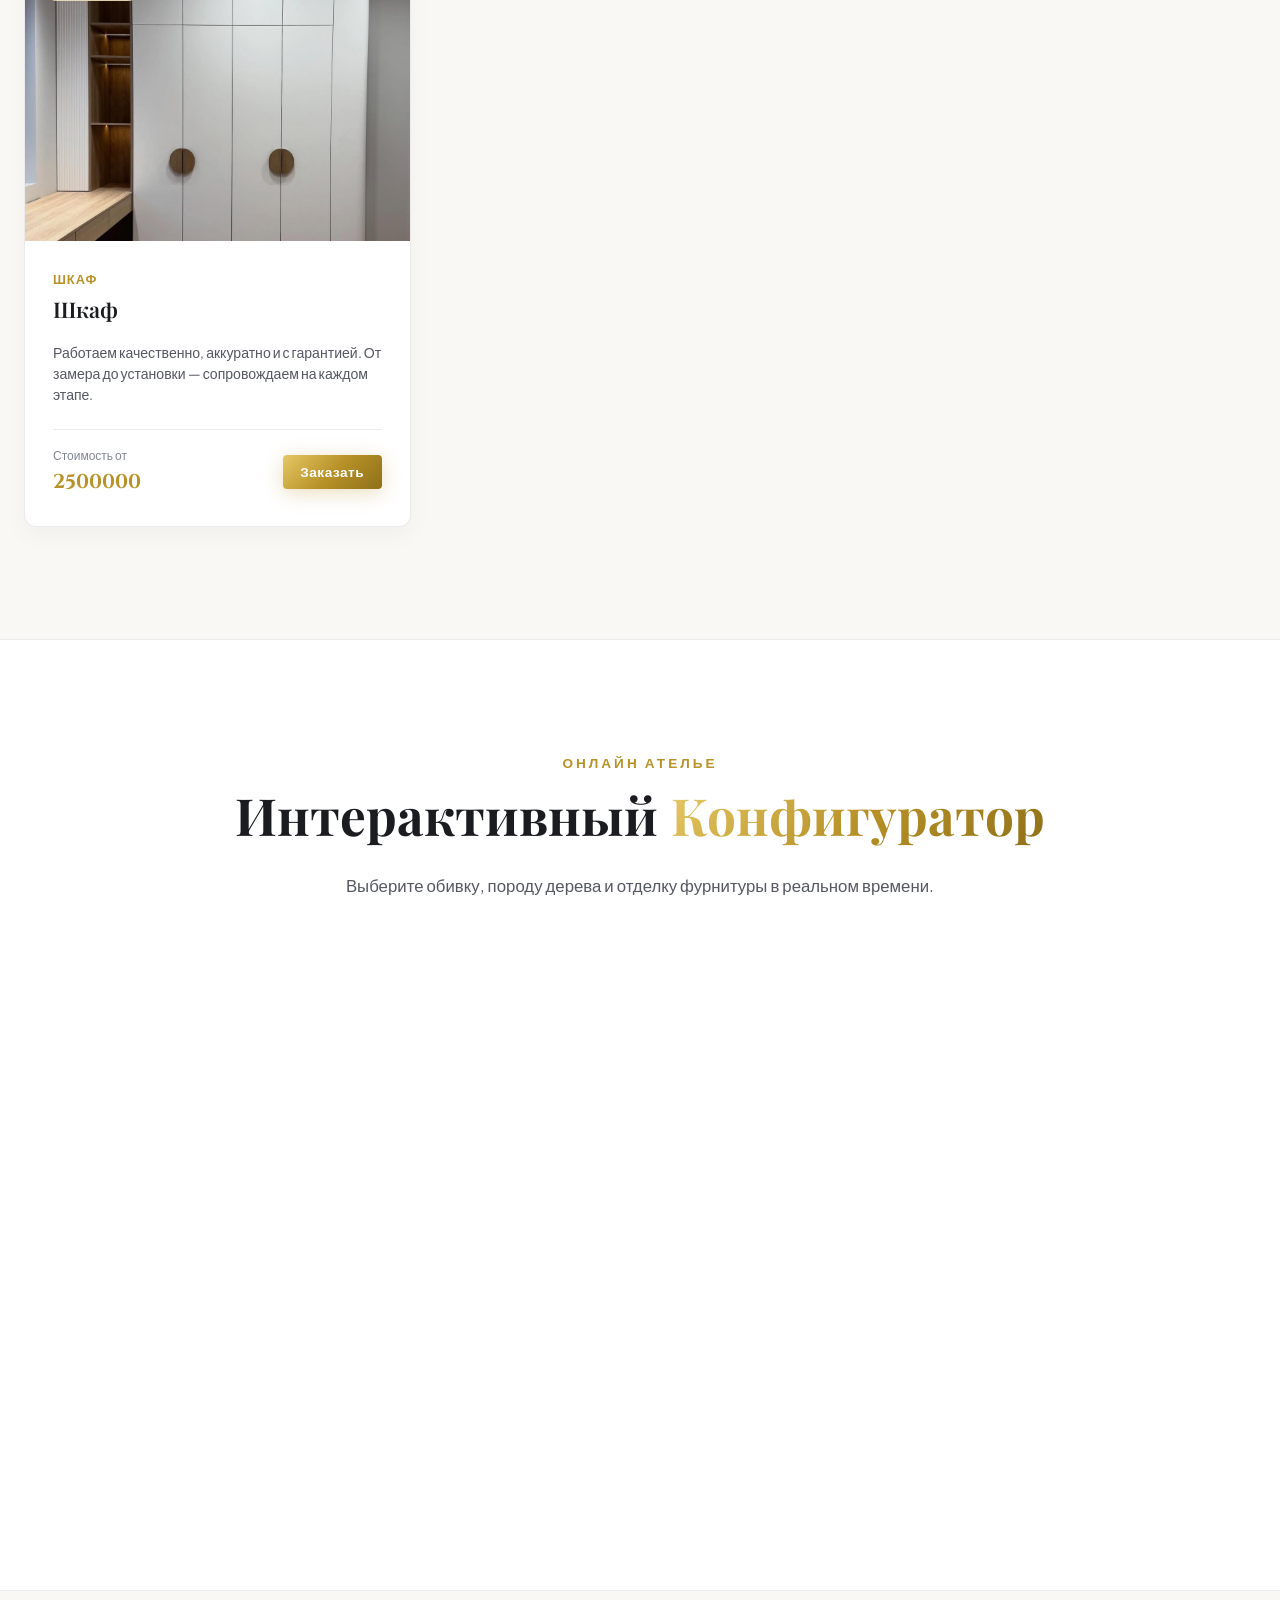
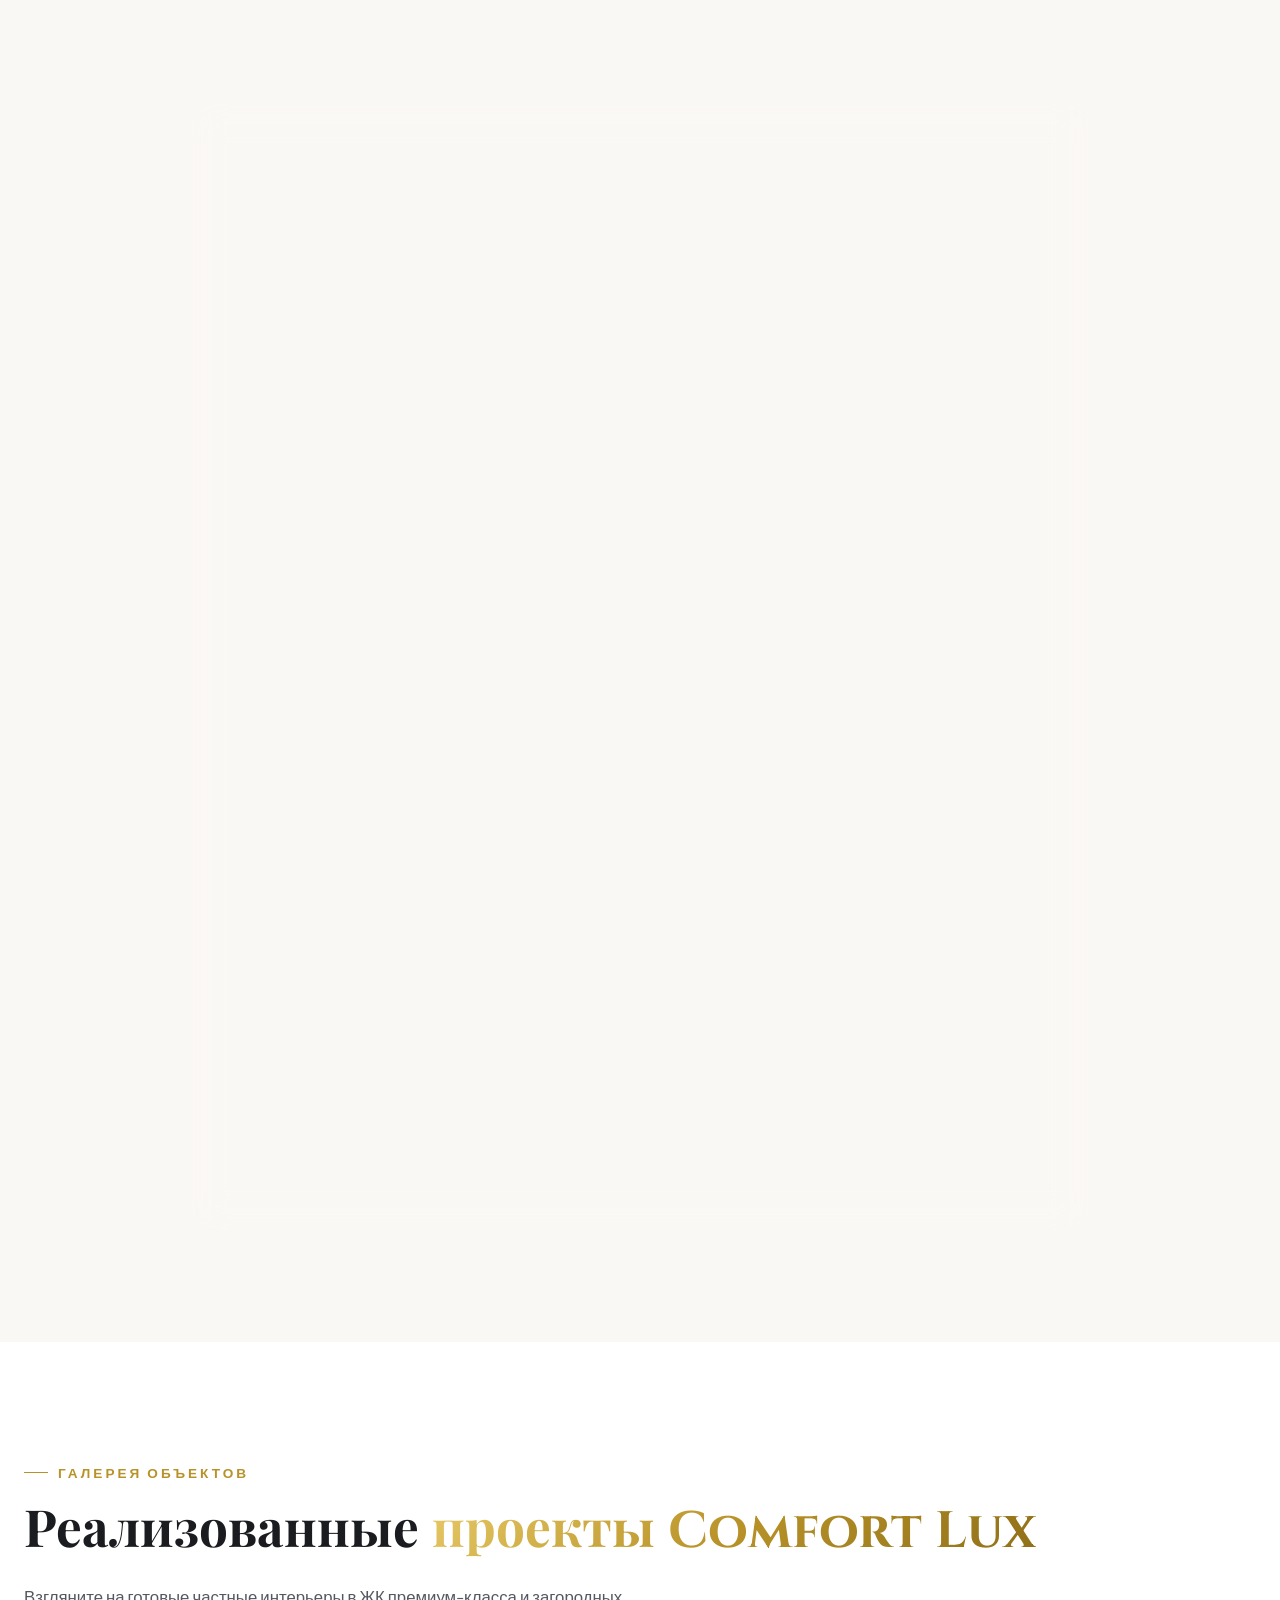
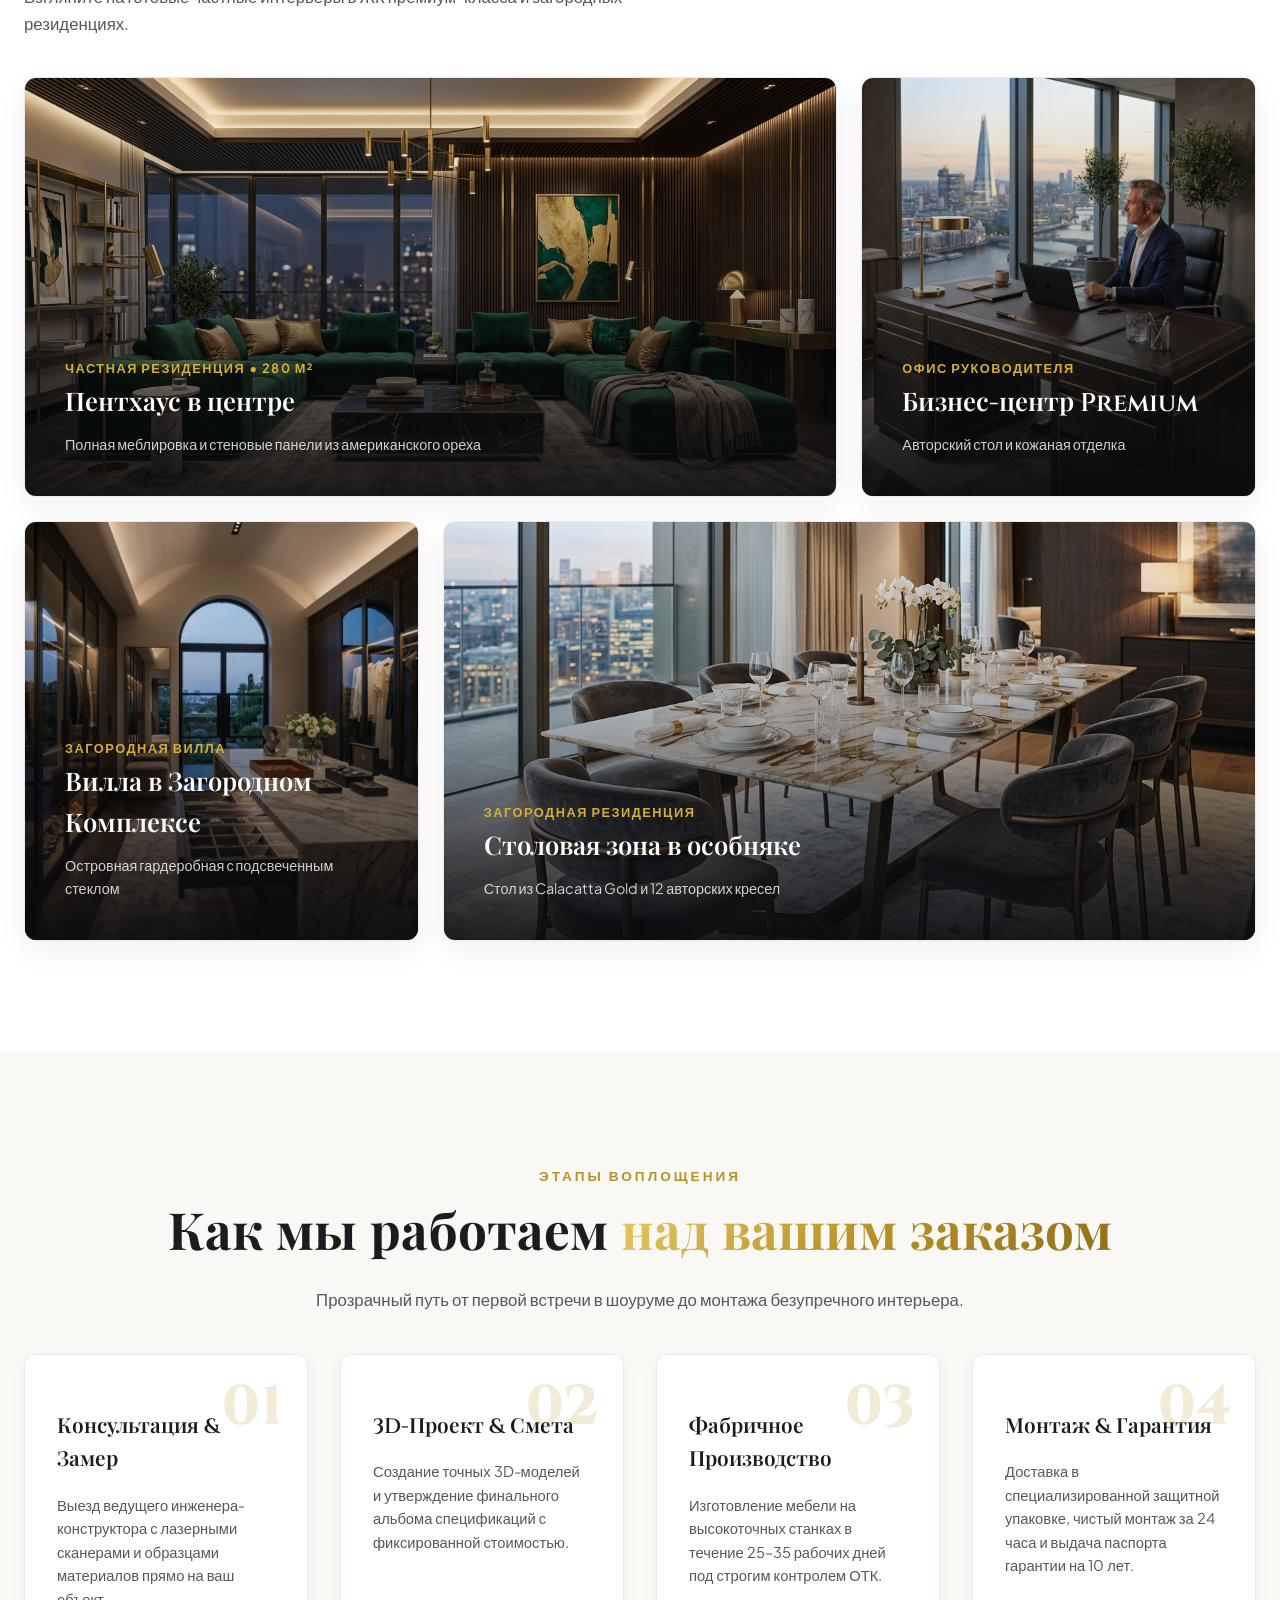
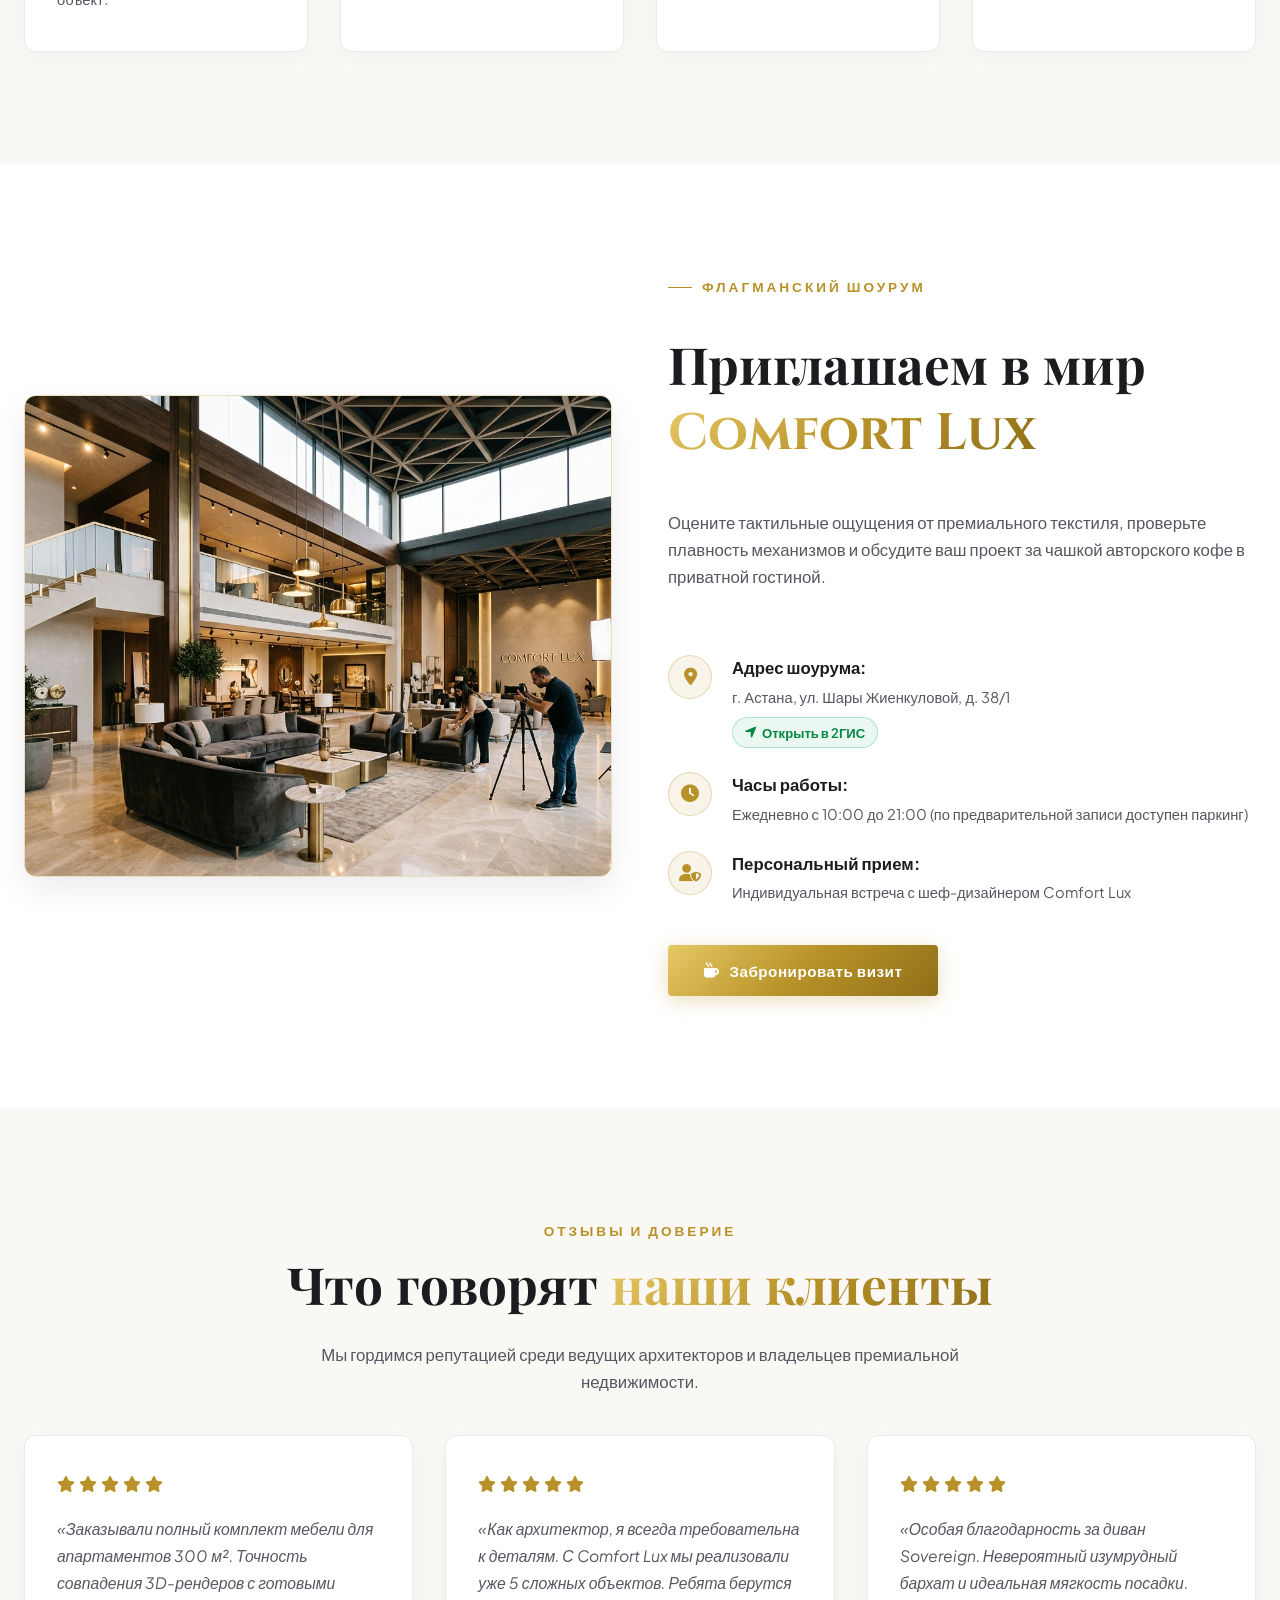
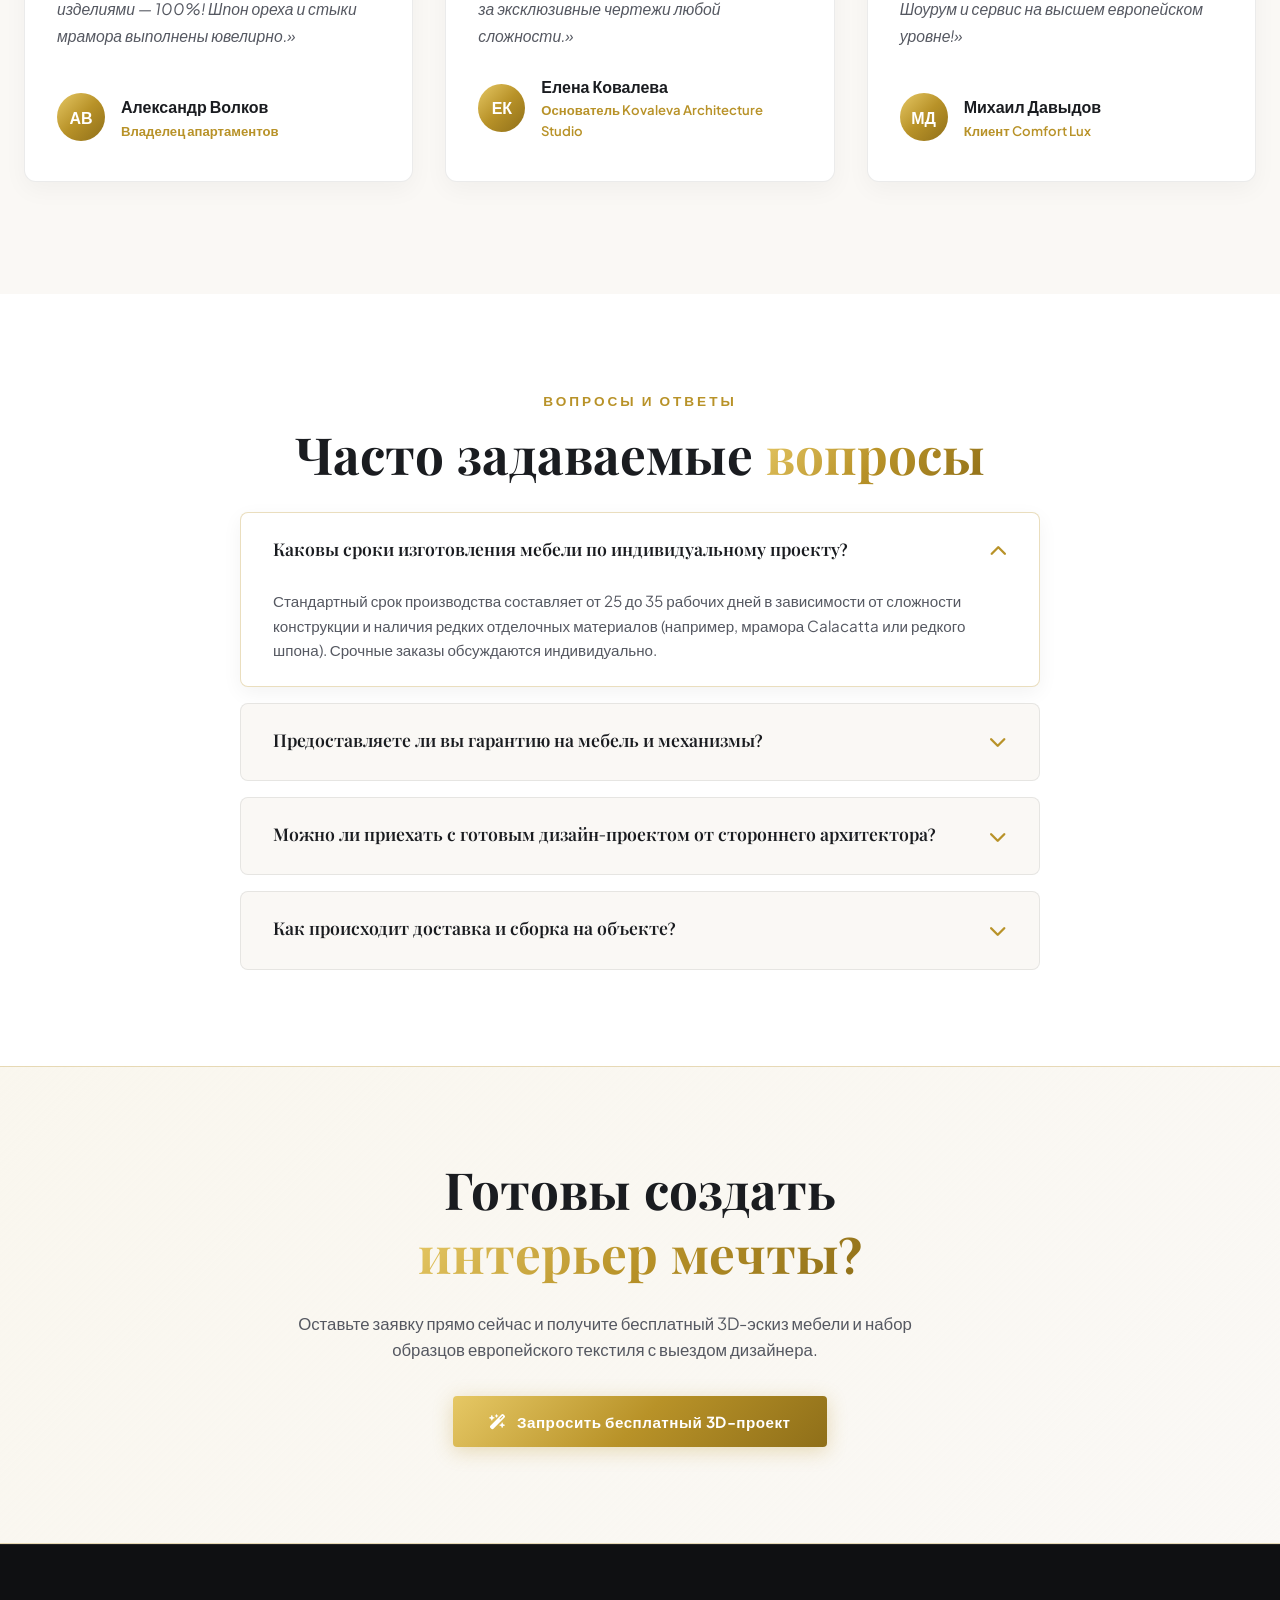
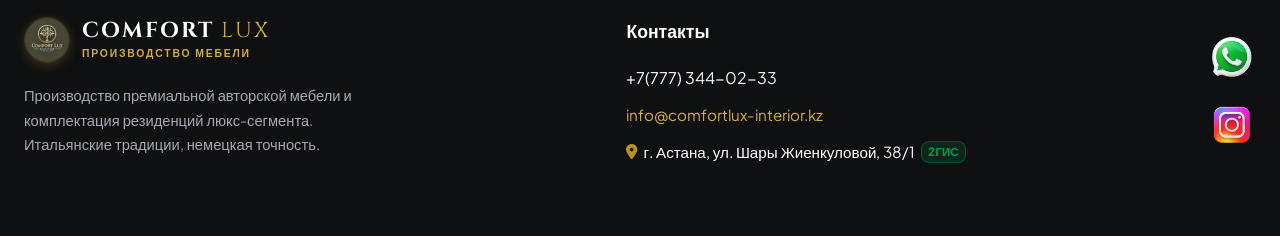
==== commit 97476650: "fix admin api trailing slashes and versioning" ====
--- a/index.html
+++ b/index.html
@@ -42,7 +42,7 @@
         </a>
         <div class="nav-phone">
           <span class="phone-num" data-content="phone">+7(777) 344-02-33</span>
-          <span class="phone-sub"><i class="fa-solid fa-circle" style="font-size: 6px; color: #25D366; vertical-align: middle;"></i> Шоурум открыт <span data-content="showroom_hours">10:00–21:00</span></span>
+          <span class="phone-sub"><i class="fa-solid fa-circle" style="font-size: 6px; color: #25D366; vertical-align: middle;"></i> Шоурум открыт <span data-content="showroom_hours">09:00–20:00</span></span>
         </div>
         <button class="btn-primary btn-sm" id="btn-consultation-nav" onclick="openModal('modal-consultation')">
           <i class="fa-solid fa-calendar-check"></i> <span data-content="buttons.order_project">Заказать проект</span>
